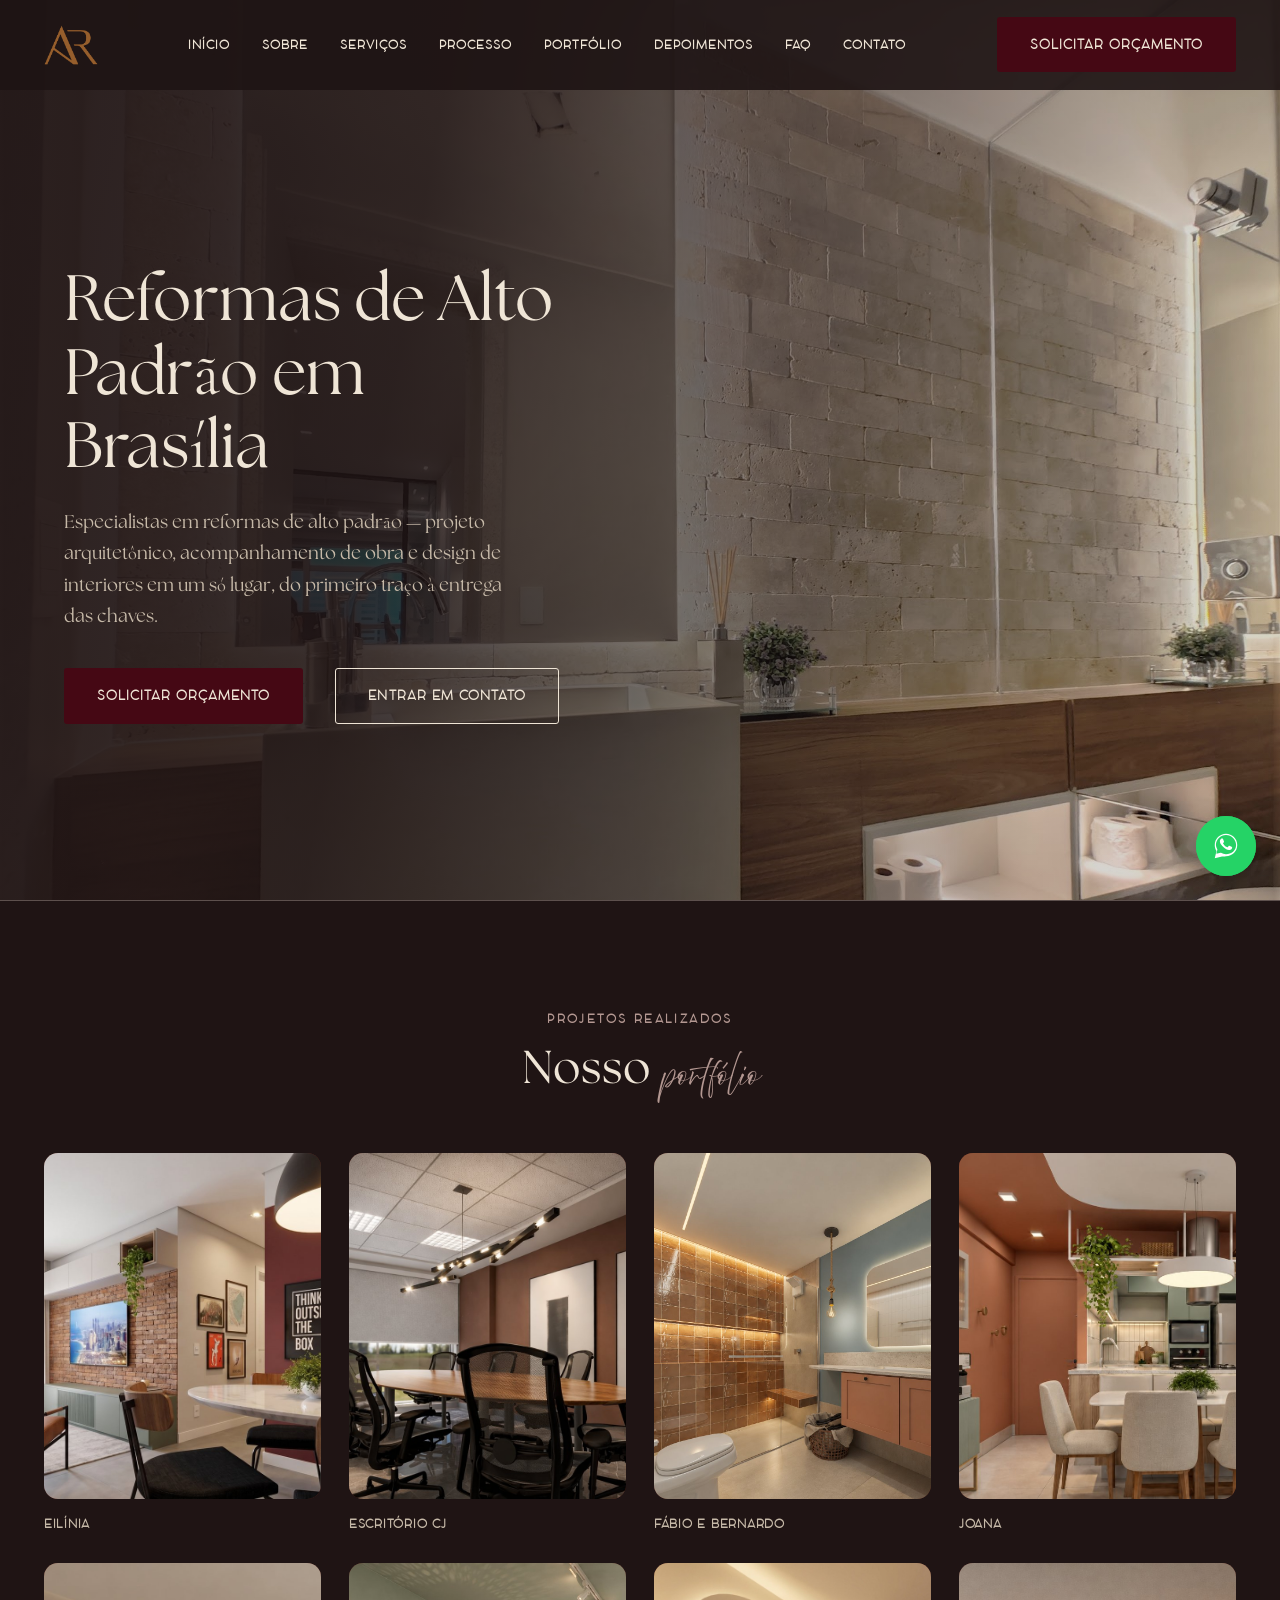
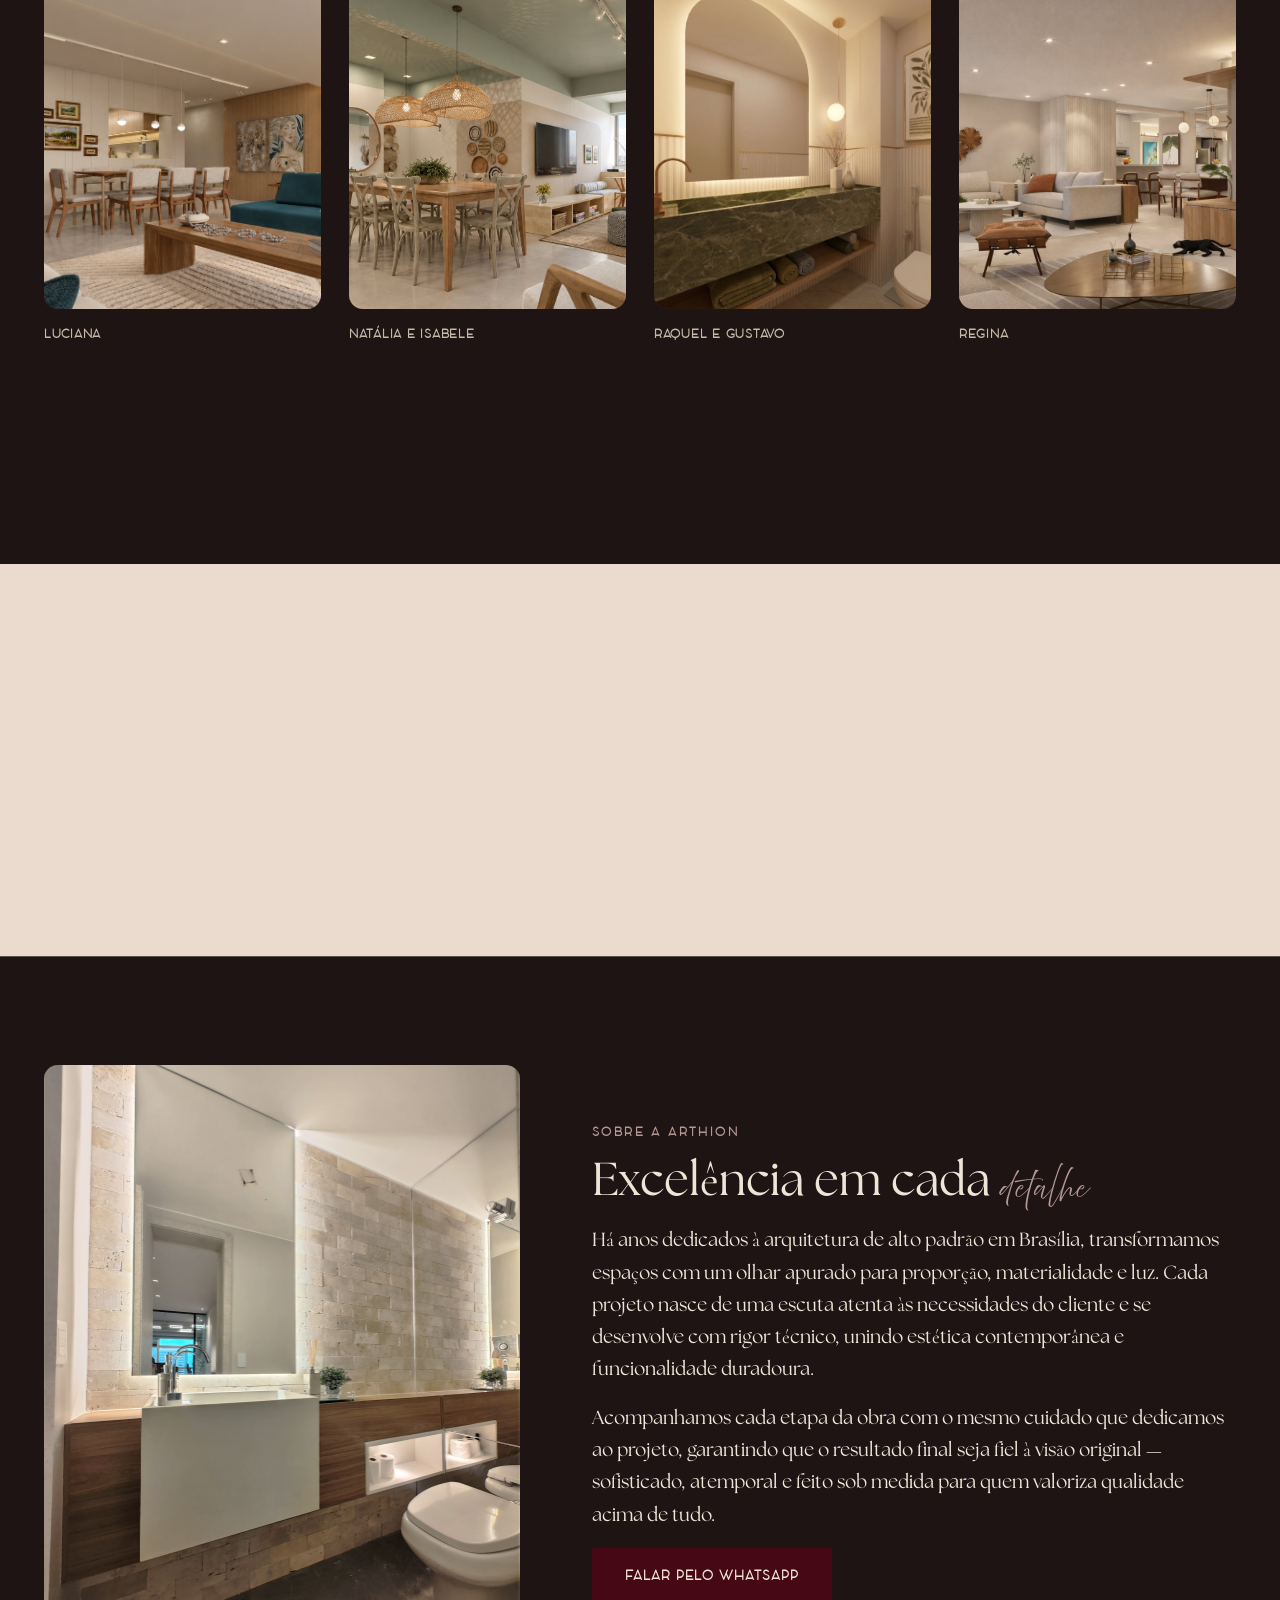
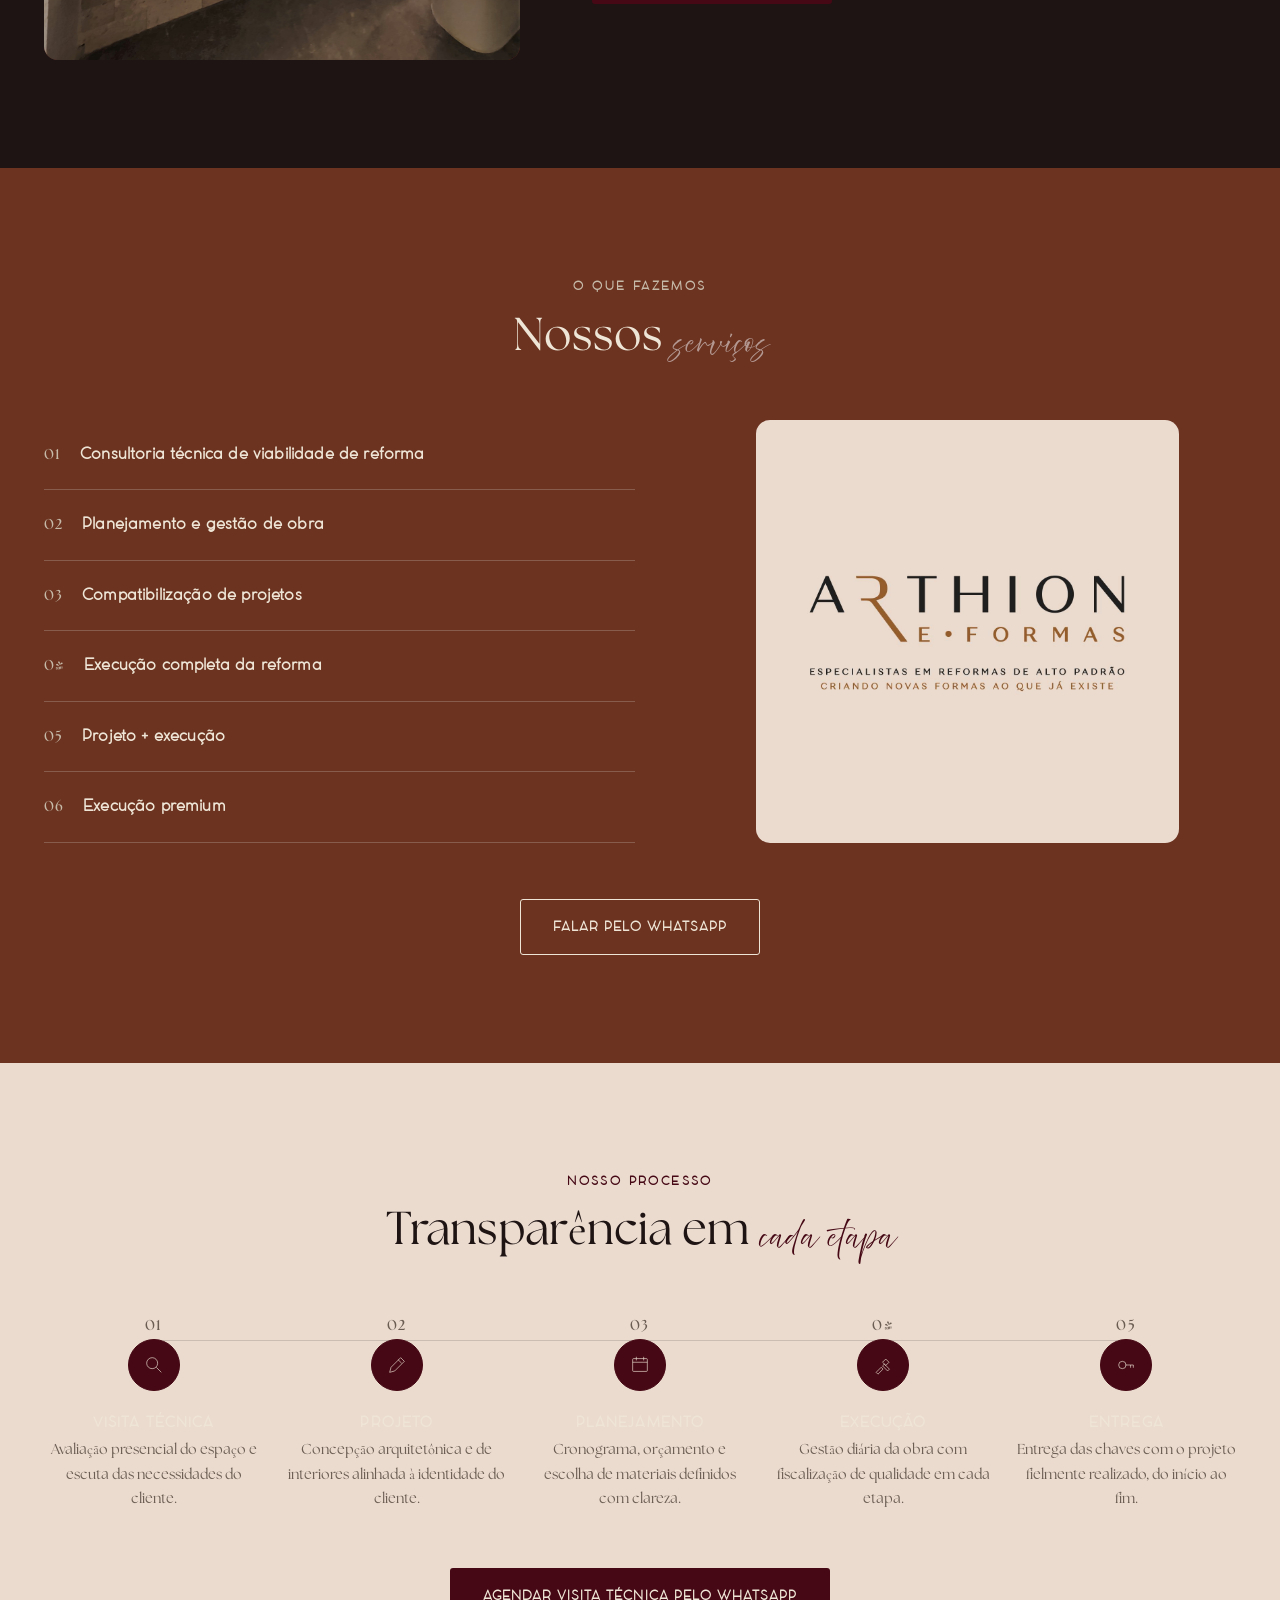
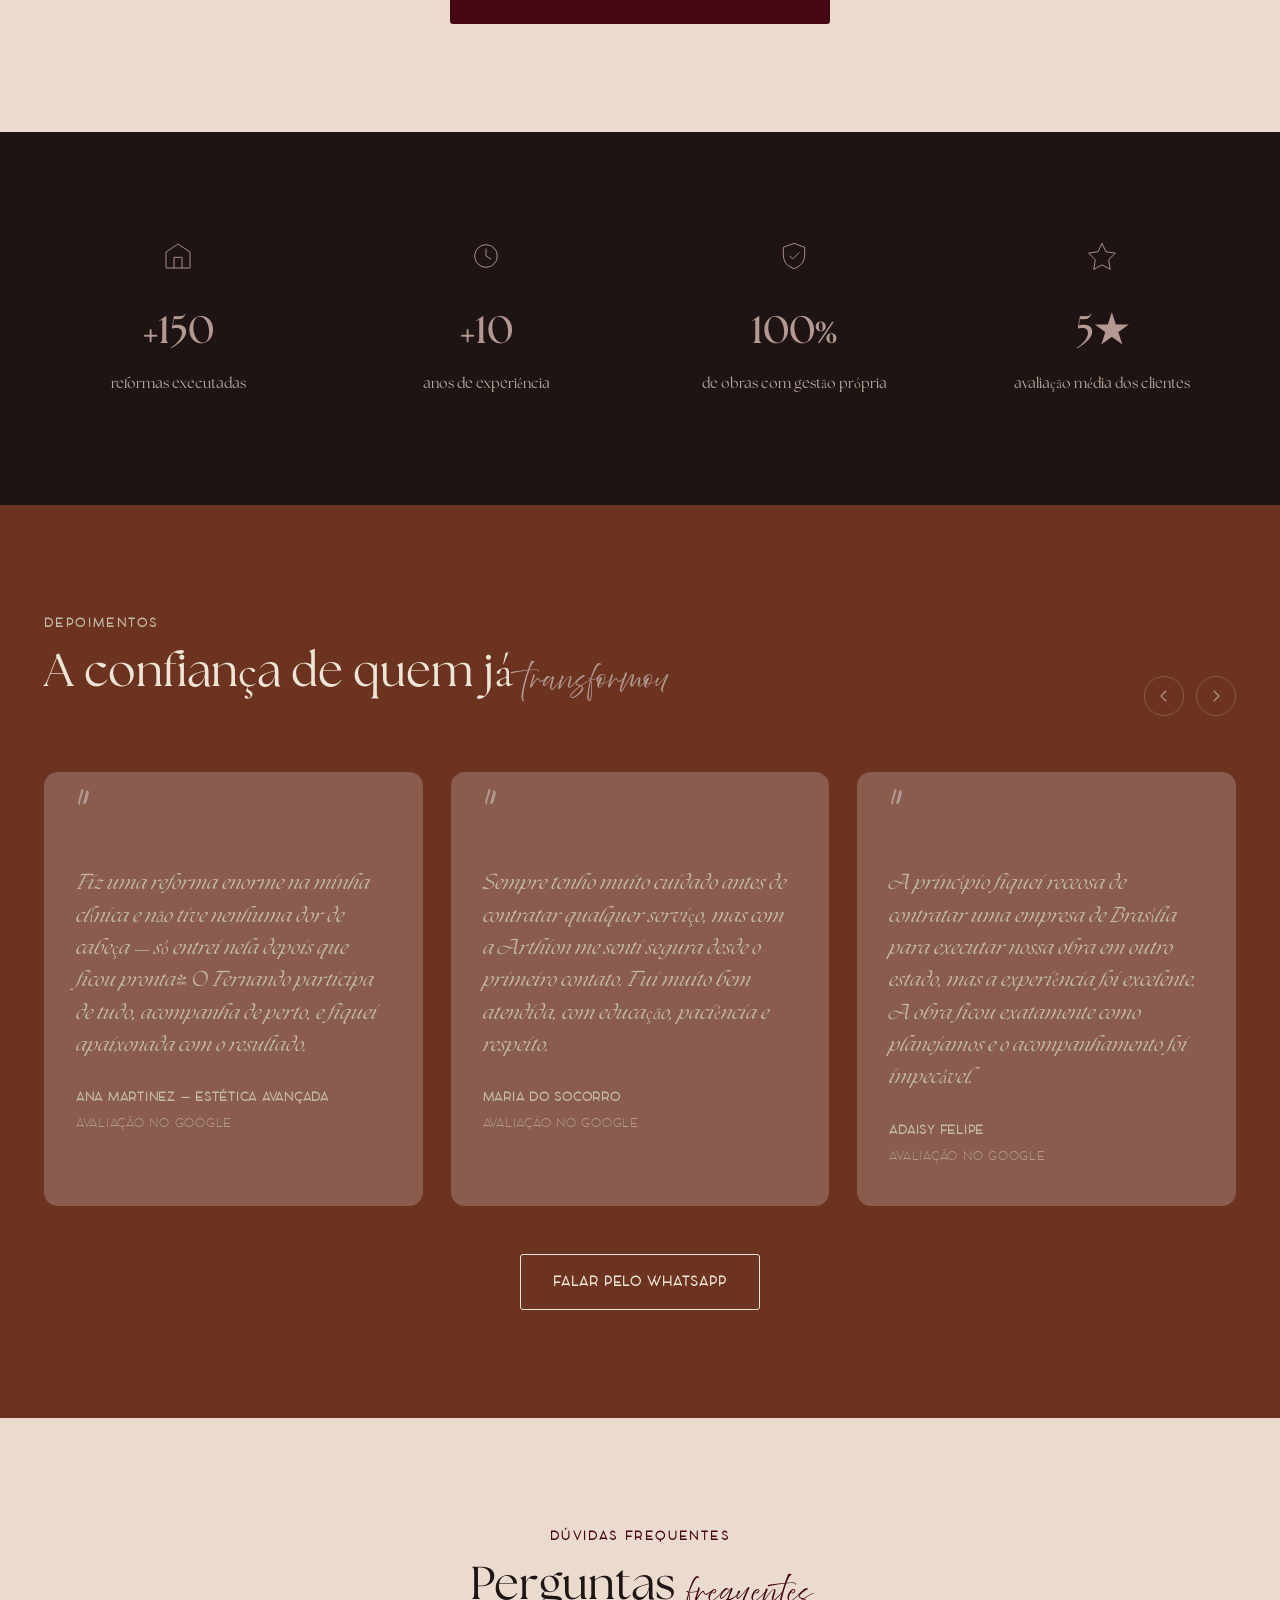
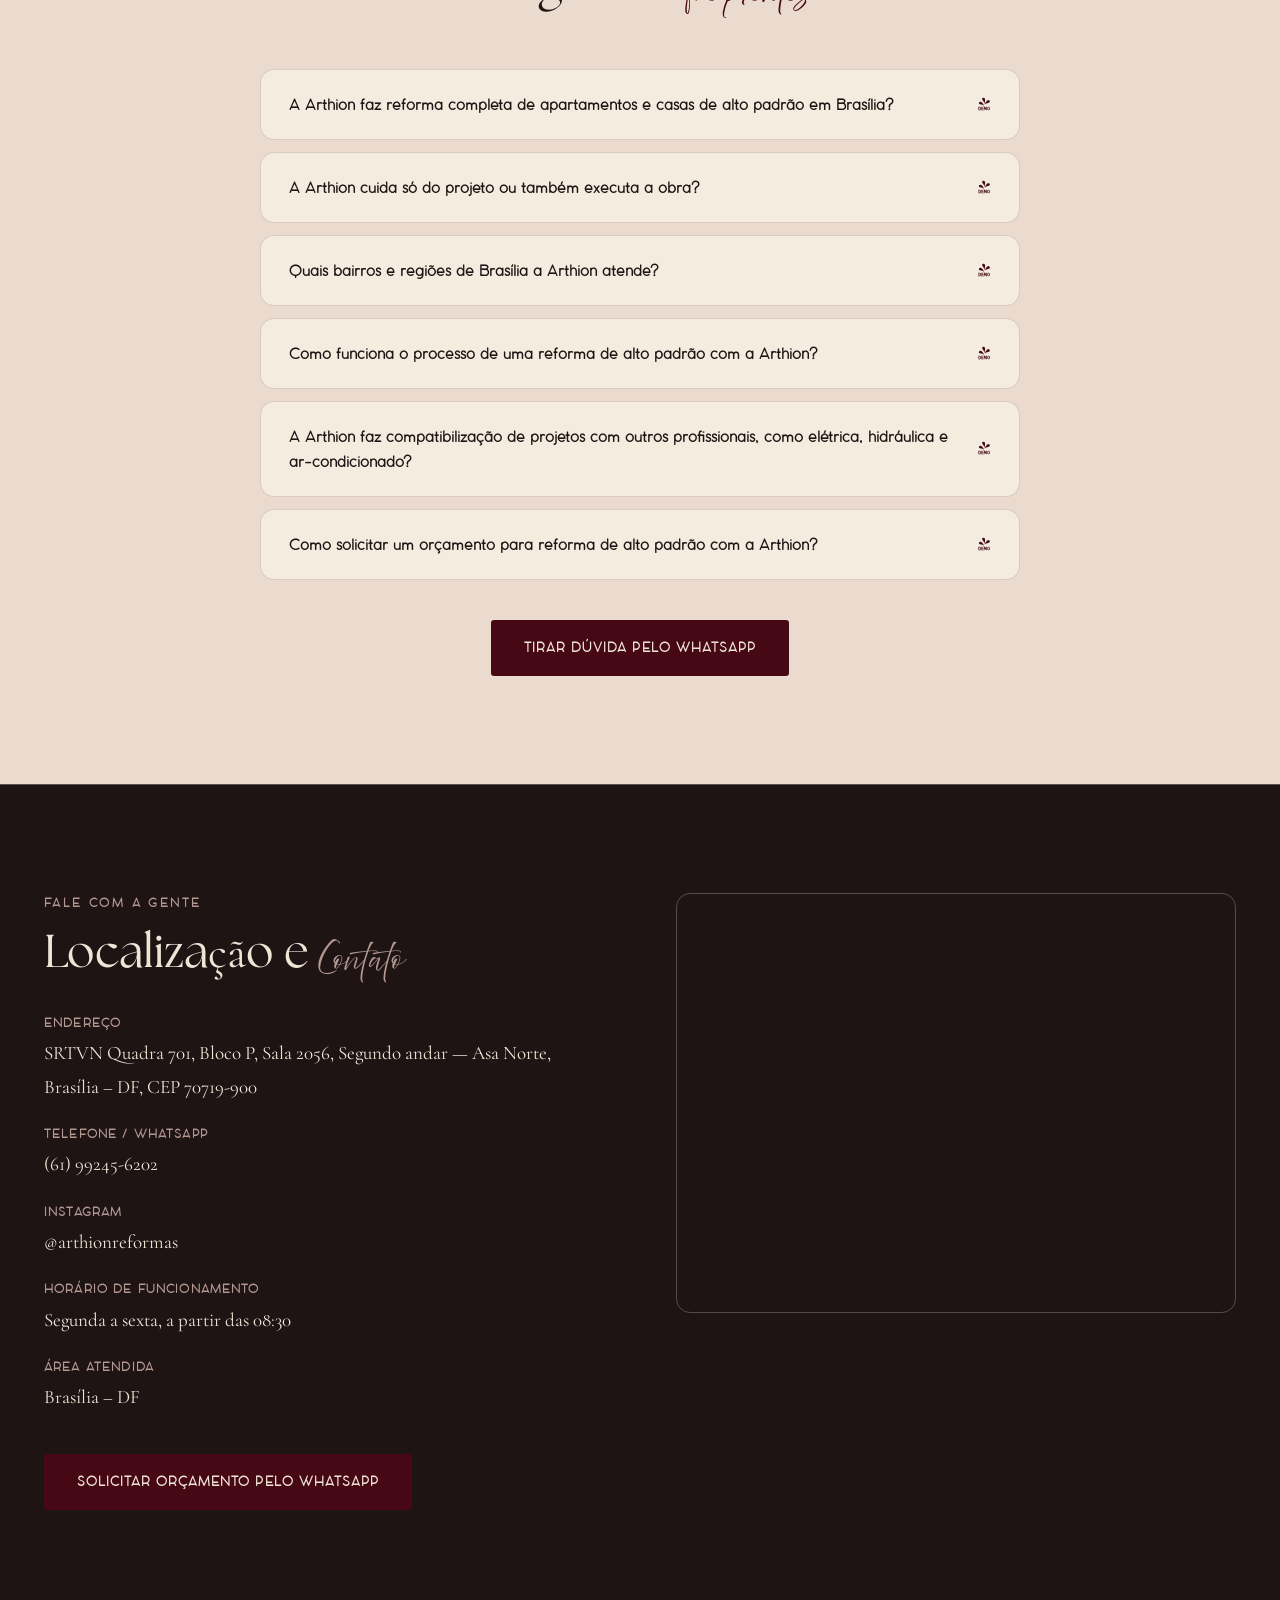
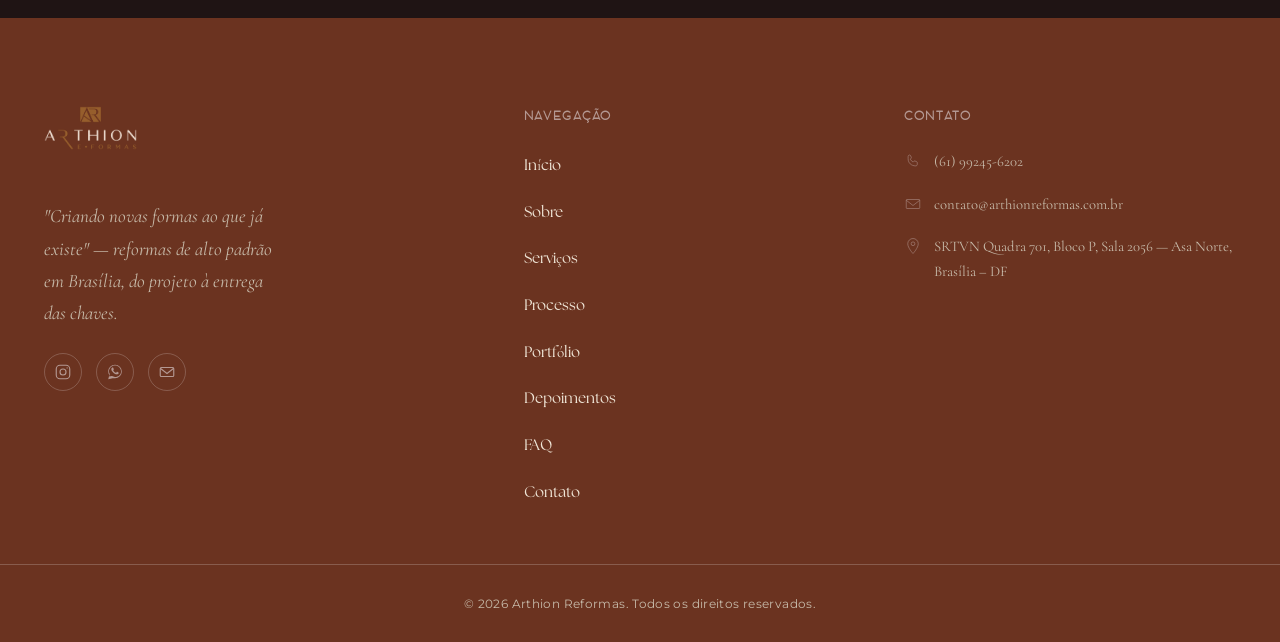
==== index.html @ 2b372308 "Hero da home com foto de fundo em tela cheia e título sobreposto Substitui o layout de 2 colunas (te" ====
<!DOCTYPE html>
<html lang="pt-BR">
<head>
<!-- Google tag (gtag.js) -->
<script async src="https://www.googletagmanager.com/gtag/js?id=AW-18241751082"></script>
<script>
  window.dataLayer = window.dataLayer || [];
  function gtag(){dataLayer.push(arguments);}
  gtag('js', new Date());

  gtag('config', 'AW-18241751082');
</script>

<!-- Evento de conversão "Clique WhatsApp".
Os links de WhatsApp abaixo navegam nativamente pelo próprio href (target="_blank"),
e o evento de conversão dispara em paralelo via transport_type: 'beacon', sem bloquear
a navegação nem depender de event_callback — evita o bug em que o clique fica esperando
resposta do Google e o usuário nunca chega ao WhatsApp. -->
<script>
function gtag_report_conversion(url) {
  gtag('event', 'conversion', {
      'send_to': 'AW-18241751082/SMw0CIzwotwcEKqQrPpD', /* SUBSTITUIR se este não for o ID de conversão final do cliente */
      'value': 1.0,
      'currency': 'BRL',
      'transport_type': 'beacon'
  });
  return true; // nunca usar "return false" nem preventDefault aqui
}
</script>

<meta charset="UTF-8">
<meta name="viewport" content="width=device-width, initial-scale=1.0">
<title>Arthion Reformas | Reformas de Alto Padrão em Brasília</title>
<meta name="description" content="Escritório de arquitetura em Brasília – DF, especialista em reformas de alto padrão. Projetos arquitetônicos, acompanhamento de obras e design de interiores.">

<!-- Open Graph -->
<meta property="og:type" content="website">
<meta property="og:title" content="Arthion Reformas | Reformas de Alto Padrão em Brasília">
<meta property="og:description" content="Especialistas em reformas de alto padrão. Criando novas formas ao que já existe.">
<meta property="og:image" content="https://www.arthionreformas.com.br/assets/img/og-image.jpg"> <!-- SUBSTITUIR: imagem 1200x630px real (atual está com proporção quadrada) -->
<meta property="og:locale" content="pt_BR">
<meta property="og:url" content="https://www.arthionreformas.com.br/">

<!-- Twitter Card -->
<meta name="twitter:card" content="summary_large_image">
<meta name="twitter:title" content="Arthion Reformas | Reformas de Alto Padrão em Brasília">
<meta name="twitter:description" content="Especialistas em reformas de alto padrão. Criando novas formas ao que já existe.">
<meta name="twitter:image" content="https://www.arthionreformas.com.br/assets/img/og-image.jpg"> <!-- SUBSTITUIR: mesma imagem do og:image -->

<link rel="canonical" href="https://www.arthionreformas.com.br/">

<link rel="icon" href="assets/logo/favicon.png" type="image/png">

<!--
  Fontes de fallback (Google Fonts) para o novo sistema tipográfico:
  The Seasons (texto corrido) → Cormorant Garamond
  Cocomat Pro (subtítulos/labels/botões) → Montserrat
  Above the Beyond Script (detalhe decorativo) → Alex Brush
  São fontes comerciais premium ainda não instaladas — ver README,
  seção "Fontes", para o passo a passo de troca pelos arquivos reais.
-->
<link rel="preconnect" href="https://fonts.googleapis.com">
<link rel="preconnect" href="https://fonts.gstatic.com" crossorigin>
<link href="https://fonts.googleapis.com/css2?family=Alex+Brush&family=Cormorant+Garamond:ital,wght@0,400;0,500;0,600;1,400;1,500&family=Montserrat:wght@400;500;600;700&display=swap" rel="stylesheet">

<link rel="stylesheet" href="css/style.min.css">

<!-- Preload da imagem do hero: maior candidata a LCP na primeira dobra -->
<link rel="preload" as="image" href="assets/img/hero.jpg" fetchpriority="high">

<!-- Schema.org — LocalBusiness
     aggregateRating/review ficam de fora até termos os números reais do
     Google Meu Negócio do cliente — nunca simular avaliações aqui. -->
<script type="application/ld+json">
{
  "@context": "https://schema.org",
  "@type": ["HomeAndConstructionBusiness", "GeneralContractor"],
  "name": "Arthion Reformas",
  "alternateName": "Arthion Arquitetura",
  "description": "Escritório de arquitetura especializado em reformas de alto padrão em Brasília – DF. Projeto, planejamento e execução completa de obras residenciais e comerciais.",
  "image": "https://www.arthionreformas.com.br/assets/img/og-image.jpg",
  "priceRange": "$$$",
  "address": {
    "@type": "PostalAddress",
    "streetAddress": "SRTVN Quadra 701, Bloco P, Sala 2056, Segundo andar",
    "addressLocality": "Brasília",
    "addressRegion": "DF",
    "postalCode": "70719-900",
    "addressCountry": "BR"
  },
  "geo": {
    "@type": "GeoCoordinates",
    "latitude": -15.78400638485485,
    "longitude": -47.89091022487014
  },
  "telephone": "+5561992456202",
  "openingHoursSpecification": {
    "@type": "OpeningHoursSpecification",
    "dayOfWeek": ["Monday", "Tuesday", "Wednesday", "Thursday", "Friday"],
    "opens": "08:30",
    "closes": "18:00"
  },
  "areaServed": {
    "@type": "City",
    "name": "Brasília"
  },
  "sameAs": [
    "https://www.instagram.com/arthionreformas/"
  ],
  "url": "https://www.arthionreformas.com.br/"
}
</script>

<!-- Schema.org — FAQPage (mesmo conteúdo da seção #faq no corpo da página) -->
<script type="application/ld+json">
{
  "@context": "https://schema.org",
  "@type": "FAQPage",
  "mainEntity": [
    {
      "@type": "Question",
      "name": "A Arthion faz reforma completa de apartamentos e casas de alto padrão em Brasília?",
      "acceptedAnswer": {
        "@type": "Answer",
        "text": "Sim. A Arthion atua com projeto arquitetônico, planejamento de obra e execução completa de reformas de alto padrão em residências e imóveis comerciais em Brasília – DF, do primeiro traço à entrega das chaves."
      }
    },
    {
      "@type": "Question",
      "name": "A Arthion cuida só do projeto ou também executa a obra?",
      "acceptedAnswer": {
        "@type": "Answer",
        "text": "As duas coisas. A empresa oferece desde a consultoria técnica de viabilidade e o projeto arquitetônico até a execução completa da reforma, com a opção de contratar projeto e execução em um único serviço."
      }
    },
    {
      "@type": "Question",
      "name": "Quais bairros e regiões de Brasília a Arthion atende?",
      "acceptedAnswer": {
        "@type": "Answer",
        "text": "A Arthion atende clientes em Brasília – DF e região, com sede na Asa Norte (SRTVN Quadra 701, Bloco P, Sala 2056)."
      }
    },
    {
      "@type": "Question",
      "name": "Como funciona o processo de uma reforma de alto padrão com a Arthion?",
      "acceptedAnswer": {
        "@type": "Answer",
        "text": "O processo segue cinco etapas: visita técnica, projeto, planejamento de cronograma e materiais, execução com gestão diária da obra, e entrega das chaves."
      }
    },
    {
      "@type": "Question",
      "name": "A Arthion faz compatibilização de projetos com outros profissionais, como elétrica, hidráulica e ar-condicionado?",
      "acceptedAnswer": {
        "@type": "Answer",
        "text": "Sim, a compatibilização de projetos faz parte dos serviços oferecidos, garantindo que todas as especialidades envolvidas na obra estejam alinhadas antes da execução."
      }
    },
    {
      "@type": "Question",
      "name": "Como solicitar um orçamento para reforma de alto padrão com a Arthion?",
      "acceptedAnswer": {
        "@type": "Answer",
        "text": "O orçamento é solicitado diretamente pelo WhatsApp da Arthion Reformas, pelos botões disponíveis ao longo do site, com atendimento de segunda a sexta a partir das 08:30."
      }
    }
  ]
}
</script>
</head>
<body>

<a class="skip-link" href="#conteudo">Pular para o conteúdo</a>

<!-- HEADER -->
<header class="header" id="header">
  <div class="container header__inner">
    <a href="#inicio" class="header__logo" aria-label="Arthion Reformas — página inicial">
      <img src="img/arthion-icone-crop.png" alt="Arthion Reformas" width="108" height="80">
    </a>

    <nav class="nav" id="nav" aria-label="Navegação principal">
      <ul class="nav__list">
        <li><a href="#inicio" class="nav__link">Início</a></li>
        <li><a href="#sobre" class="nav__link">Sobre</a></li>
        <li><a href="#servicos" class="nav__link">Serviços</a></li>
        <li><a href="#processo" class="nav__link">Processo</a></li>
        <li><a href="projetos.html" class="nav__link">Portfólio</a></li>
        <li><a href="#depoimentos" class="nav__link">Depoimentos</a></li>
        <li><a href="#faq" class="nav__link">FAQ</a></li>
        <li><a href="#contato" class="nav__link">Contato</a></li>
      </ul>
    </nav>

    <a
      class="btn btn--primary header__cta"
      href="https://wa.me/5561992456202?text=Ol%C3%A1!%20Vim%20pelo%20site%20da%20Arthion%20Reformas%20e%20gostaria%20de%20solicitar%20um%20or%C3%A7amento."
      target="_blank"
      rel="noopener"
      aria-label="Solicitar orçamento pelo WhatsApp"
      onclick="gtag_report_conversion('https://wa.me/5561992456202?text=Ol%C3%A1!%20Vim%20pelo%20site%20da%20Arthion%20Reformas%20e%20gostaria%20de%20solicitar%20um%20or%C3%A7amento.');"
    >Solicitar orçamento</a>

    <button class="hamburger" id="hamburger" aria-label="Abrir menu" aria-expanded="false" aria-controls="nav">
      <span></span><span></span><span></span>
    </button>
  </div>
</header>

<main id="conteudo">

  <!-- HERO -->
  <section class="hero" id="inicio">
    <div class="hero__bg">
      <img src="assets/img/sobre.jpg" alt="Banheiro de alto padrão reformado pela Arthion Reformas em Brasília" width="1905" height="2540" loading="eager" fetchpriority="high">
    </div>
    <div class="hero__overlay" aria-hidden="true"></div>

    <div class="hero__col reveal">
      <h1 class="hero__title">Reformas de Alto Padrão em Brasília</h1>
      <p class="hero__subtitle">Especialistas em reformas de alto padrão — projeto arquitetônico, acompanhamento de obra e design de interiores em um só lugar, do primeiro traço à entrega das chaves.</p>
      <div class="hero__actions">
        <a
          class="btn btn--primary"
          href="https://wa.me/5561992456202?text=Ol%C3%A1!%20Vim%20pelo%20site%20da%20Arthion%20Reformas%20e%20gostaria%20de%20solicitar%20um%20or%C3%A7amento."
          target="_blank"
          rel="noopener"
          onclick="gtag_report_conversion('https://wa.me/5561992456202?text=Ol%C3%A1!%20Vim%20pelo%20site%20da%20Arthion%20Reformas%20e%20gostaria%20de%20solicitar%20um%20or%C3%A7amento.');"
        >Solicitar orçamento</a>
        <a class="btn btn--outline" href="#contato">Entrar em Contato</a>
      </div>
    </div>
  </section>

  <!-- PORTFÓLIO -->
  <section class="section section--divider" id="portfolio">
    <div class="container">
      <div class="section__head reveal">
        <p class="eyebrow">Projetos realizados</p>
        <h2 class="section__title">Nosso <em>portfólio</em></h2>
      </div>

      <div class="portfolio">
        <a class="portfolio-item reveal" href="projetos.html#eilinia">
          <div class="img-placeholder" style="aspect-ratio: 4 / 5;">
            <img src="assets/img/projetos/eilinia/01.jpg" alt="Projeto Eilínia — sala de estar e jantar integrados" width="1600" height="774" loading="lazy">
            <span class="portfolio-item__overlay">Ver projeto completo</span>
          </div>
          <p class="portfolio-item__name">Eilínia</p>
        </a>

        <a class="portfolio-item reveal" href="projetos.html#escritorio-cj">
          <div class="img-placeholder" style="aspect-ratio: 4 / 5;">
            <img src="assets/img/projetos/escritorio-cj/01.jpg" alt="Projeto Escritório CJ — sala de reuniões corporativa" width="1320" height="880" loading="lazy">
            <span class="portfolio-item__overlay">Ver projeto completo</span>
          </div>
          <p class="portfolio-item__name">Escritório CJ</p>
        </a>

        <a class="portfolio-item reveal" href="projetos.html#fabio-e-bernardo">
          <div class="img-placeholder" style="aspect-ratio: 4 / 5;">
            <img src="assets/img/projetos/fabio-e-bernardo/01.jpg" alt="Projeto Fábio e Bernardo — banheiro com marcenaria verde" width="964" height="1205" loading="lazy">
            <span class="portfolio-item__overlay">Ver projeto completo</span>
          </div>
          <p class="portfolio-item__name">Fábio e Bernardo</p>
        </a>

        <a class="portfolio-item reveal" href="projetos.html#joana">
          <div class="img-placeholder" style="aspect-ratio: 4 / 5;">
            <img src="assets/img/projetos/joana/01.jpg" alt="Projeto Joana — cozinha e sala de jantar integradas" width="1437" height="809" loading="lazy">
            <span class="portfolio-item__overlay">Ver projeto completo</span>
          </div>
          <p class="portfolio-item__name">Joana</p>
        </a>

        <a class="portfolio-item reveal" href="projetos.html#luciana">
          <div class="img-placeholder" style="aspect-ratio: 4 / 5;">
            <img src="assets/img/projetos/luciana/01.jpg" alt="Projeto Luciana — sala de estar com sofá verde" width="1600" height="723" loading="lazy">
            <span class="portfolio-item__overlay">Ver projeto completo</span>
          </div>
          <p class="portfolio-item__name">Luciana</p>
        </a>

        <a class="portfolio-item reveal" href="projetos.html#natalia-e-isabele">
          <div class="img-placeholder" style="aspect-ratio: 4 / 5;">
            <img src="assets/img/projetos/natalia-e-isabele/01.jpg" alt="Projeto Natália e Isabele — sala de estar e jantar" width="1205" height="964" loading="lazy">
            <span class="portfolio-item__overlay">Ver projeto completo</span>
          </div>
          <p class="portfolio-item__name">Natália e Isabele</p>
        </a>

        <a class="portfolio-item reveal" href="projetos.html#raquel-e-gustavo">
          <div class="img-placeholder" style="aspect-ratio: 4 / 5;">
            <img src="assets/img/projetos/raquel-e-gustavo/01.jpg" alt="Projeto Raquel e Gustavo — banheiro com bancada em mármore verde" width="1279" height="1600" loading="lazy">
            <span class="portfolio-item__overlay">Ver projeto completo</span>
          </div>
          <p class="portfolio-item__name">Raquel e Gustavo</p>
        </a>

        <a class="portfolio-item reveal" href="projetos.html#regina">
          <div class="img-placeholder" style="aspect-ratio: 4 / 5;">
            <img src="assets/img/projetos/regina/01.jpg" alt="Projeto Regina — sala de estar ampla em tons neutros" width="1320" height="880" loading="lazy">
            <span class="portfolio-item__overlay">Ver projeto completo</span>
          </div>
          <p class="portfolio-item__name">Regina</p>
        </a>
      </div>

      <div class="portfolio__cta reveal">
        <a class="btn btn--outline" href="projetos.html">Ver todos os projetos</a>
      </div>
    </div>
  </section>

  <!-- BARRA DE DIFERENCIAIS -->
  <section class="section section--dark section--claro">
    <div class="container">
      <div class="differentials">
        <div class="differential reveal">
          <svg class="icon" width="36" height="36" viewBox="0 0 48 48" fill="none" stroke="currentColor" stroke-width="1.3" aria-hidden="true">
            <rect x="14" y="8" width="20" height="32" rx="2"/>
            <path d="M18 8V6a2 2 0 0 1 2-2h8a2 2 0 0 1 2 2v2"/>
            <path d="M18 23l4 4 8-9"/>
          </svg>
          <h3>Gestão completa</h3>
          <p>Do estudo inicial à entrega das chaves, uma única equipe responsável por todo o processo.</p>
        </div>

        <div class="differential reveal">
          <svg class="icon" width="36" height="36" viewBox="0 0 48 48" fill="none" stroke="currentColor" stroke-width="1.3" aria-hidden="true">
            <circle cx="24" cy="24" r="17"/>
            <path d="M24 13v11l8 5"/>
          </svg>
          <h3>Prazos cumpridos</h3>
          <p>Planejamento rigoroso de cronograma, com acompanhamento constante da execução.</p>
        </div>

        <div class="differential reveal">
          <svg class="icon" width="36" height="36" viewBox="0 0 48 48" fill="none" stroke="currentColor" stroke-width="1.3" aria-hidden="true">
            <circle cx="18" cy="16" r="6"/>
            <path d="M6 41c0-7.5 5.4-12.5 12-12.5S30 33.5 30 41"/>
            <circle cx="34" cy="18" r="5"/>
            <path d="M30 41c.4-6.3 4-11 12-11"/>
          </svg>
          <h3>Equipe especializada</h3>
          <p>Arquitetos, engenheiros e mestres de obra dedicados a projetos de alto padrão.</p>
        </div>

        <div class="differential reveal">
          <svg class="icon" width="36" height="36" viewBox="0 0 48 48" fill="none" stroke="currentColor" stroke-width="1.3" aria-hidden="true">
            <path d="M24 6l4.2 13.8L42 24l-13.8 4.2L24 42l-4.2-13.8L6 24l13.8-4.2z"/>
          </svg>
          <h3>Acabamento impecável</h3>
          <p>Curadoria de materiais e atenção a cada detalhe até o último ajuste da obra.</p>
        </div>
      </div>
    </div>
  </section>

  <!-- SOBRE -->
  <section class="section section--divider" id="sobre">
    <div class="container about">
      <div class="about__media img-placeholder reveal" style="aspect-ratio: 4 / 5;">
        <img src="assets/img/sobre.jpg" alt="Detalhe de acabamento em reforma de alto padrão assinada pela Arthion Reformas" width="1905" height="2540" loading="lazy">
      </div>

      <div class="about__text reveal">
        <p class="eyebrow">Sobre a Arthion</p>
        <h2 class="section__title">Excelência em cada <em>detalhe</em></h2>

        <p>Há anos dedicados à arquitetura de alto padrão em Brasília, transformamos espaços com um olhar apurado para proporção, materialidade e luz. Cada projeto nasce de uma escuta atenta às necessidades do cliente e se desenvolve com rigor técnico, unindo estética contemporânea e funcionalidade duradoura.</p>
        <p>Acompanhamos cada etapa da obra com o mesmo cuidado que dedicamos ao projeto, garantindo que o resultado final seja fiel à visão original — sofisticado, atemporal e feito sob medida para quem valoriza qualidade acima de tudo.</p>

        <a
          class="btn btn--primary"
          href="https://wa.me/5561992456202?text=Ol%C3%A1!%20Vi%20a%20p%C3%A1gina%20Sobre%20da%20Arthion%20Reformas%20e%20gostaria%20de%20saber%20mais%20sobre%20os%20projetos."
          target="_blank"
          rel="noopener"
          onclick="gtag_report_conversion('https://wa.me/5561992456202?text=Ol%C3%A1!%20Vi%20a%20p%C3%A1gina%20Sobre%20da%20Arthion%20Reformas%20e%20gostaria%20de%20saber%20mais%20sobre%20os%20projetos.');"
        >Falar pelo WhatsApp</a>
      </div>
    </div>
  </section>

  <!-- SERVIÇOS -->
  <section class="section section--dark" id="servicos">
    <div class="container">
      <div class="section__head reveal">
        <p class="eyebrow eyebrow--light">O que fazemos</p>
        <h2 class="section__title section__title--light">Nossos <em>serviços</em></h2>
      </div>

      <div class="services-grid">
        <div class="services">
          <div class="service reveal">
            <p class="service__number">01</p>
            <h3>Consultoria técnica de viabilidade de reforma</h3>
          </div>

          <div class="service reveal">
            <p class="service__number">02</p>
            <h3>Planejamento e gestão de obra</h3>
          </div>

          <div class="service reveal">
            <p class="service__number">03</p>
            <h3>Compatibilização de projetos</h3>
          </div>

          <div class="service reveal">
            <p class="service__number">04</p>
            <h3>Execução completa da reforma</h3>
          </div>

          <div class="service reveal">
            <p class="service__number">05</p>
            <h3>Projeto + execução</h3>
          </div>

          <div class="service reveal">
            <p class="service__number">06</p>
            <h3>Execução premium</h3>
          </div>
        </div>

        <div class="services__media img-placeholder reveal">
          <img src="assets/img/logomarca.jpg" alt="Arthion Reformas" width="1254" height="1256" loading="lazy">
        </div>
      </div>

      <div class="services__cta reveal">
        <a
          class="btn btn--outline"
          href="https://wa.me/5561992456202?text=Ol%C3%A1!%20Vi%20os%20servi%C3%A7os%20da%20Arthion%20Reformas%20e%20gostaria%20de%20saber%20qual%20se%20encaixa%20na%20minha%20reforma."
          target="_blank"
          rel="noopener"
          onclick="gtag_report_conversion('https://wa.me/5561992456202?text=Ol%C3%A1!%20Vi%20os%20servi%C3%A7os%20da%20Arthion%20Reformas%20e%20gostaria%20de%20saber%20qual%20se%20encaixa%20na%20minha%20reforma.');"
        >Falar pelo WhatsApp</a>
      </div>
    </div>
  </section>

  <!-- PROCESSO -->
  <section class="section section--claro" id="processo">
    <div class="container">
      <div class="section__head reveal">
        <p class="eyebrow">Nosso processo</p>
        <h2 class="section__title">Transparência em <em>cada etapa</em></h2>
      </div>

      <div class="process">
        <div class="process-step reveal">
          <p class="process-step__number">01</p>
          <div class="process-step__circle">
            <svg class="icon" viewBox="0 0 48 48" fill="none" stroke="currentColor" stroke-width="1.4" aria-hidden="true">
              <circle cx="20" cy="20" r="12"/>
              <path d="M29 29l11 11"/>
            </svg>
          </div>
          <h3>Visita técnica</h3>
          <p>Avaliação presencial do espaço e escuta das necessidades do cliente.</p>
        </div>

        <div class="process-step reveal">
          <p class="process-step__number">02</p>
          <div class="process-step__circle">
            <svg class="icon" viewBox="0 0 48 48" fill="none" stroke="currentColor" stroke-width="1.4" aria-hidden="true">
              <path d="M8 40l3-11 21-21 8 8-21 21-11 3z"/>
              <path d="M26 12l8 8"/>
            </svg>
          </div>
          <h3>Projeto</h3>
          <p>Concepção arquitetônica e de interiores alinhada à identidade do cliente.</p>
        </div>

        <div class="process-step reveal">
          <p class="process-step__number">03</p>
          <div class="process-step__circle">
            <svg class="icon" viewBox="0 0 48 48" fill="none" stroke="currentColor" stroke-width="1.4" aria-hidden="true">
              <rect x="8" y="10" width="32" height="28" rx="2"/>
              <path d="M8 18h32"/>
              <path d="M16 6v8M32 6v8"/>
            </svg>
          </div>
          <h3>Planejamento</h3>
          <p>Cronograma, orçamento e escolha de materiais definidos com clareza.</p>
        </div>

        <div class="process-step reveal">
          <p class="process-step__number">04</p>
          <div class="process-step__circle">
            <svg class="icon" viewBox="0 0 48 48" fill="none" stroke="currentColor" stroke-width="1.4" aria-hidden="true">
              <path d="M27 22l11 11-4 4-11-11z"/>
              <path d="M9 40l11-11 4 4-11 11z"/>
              <path d="M23 18l7-7 7 7-7 7z"/>
            </svg>
          </div>
          <h3>Execução</h3>
          <p>Gestão diária da obra com fiscalização de qualidade em cada etapa.</p>
        </div>

        <div class="process-step reveal">
          <p class="process-step__number">05</p>
          <div class="process-step__circle">
            <svg class="icon" viewBox="0 0 48 48" fill="none" stroke="currentColor" stroke-width="1.4" aria-hidden="true">
              <circle cx="16" cy="24" r="8"/>
              <path d="M23 24h17"/>
              <path d="M34 24v6M40 24v6"/>
            </svg>
          </div>
          <h3>Entrega</h3>
          <p>Entrega das chaves com o projeto fielmente realizado, do início ao fim.</p>
        </div>
      </div>

      <div class="process__cta reveal">
        <a
          class="btn btn--primary"
          href="https://wa.me/5561992456202?text=Ol%C3%A1!%20Vi%20como%20funciona%20o%20processo%20da%20Arthion%20Reformas%20e%20gostaria%20de%20agendar%20uma%20visita%20t%C3%A9cnica."
          target="_blank"
          rel="noopener"
          onclick="gtag_report_conversion('https://wa.me/5561992456202?text=Ol%C3%A1!%20Vi%20como%20funciona%20o%20processo%20da%20Arthion%20Reformas%20e%20gostaria%20de%20agendar%20uma%20visita%20t%C3%A9cnica.');"
        >Agendar visita técnica pelo WhatsApp</a>
      </div>
    </div>
  </section>

  <!-- ESTATÍSTICAS -->
  <section class="section">
    <div class="container stats">
      <div class="stat reveal">
        <svg class="icon" width="32" height="32" viewBox="0 0 48 48" fill="none" stroke="currentColor" stroke-width="1.3" aria-hidden="true">
          <path d="M6 42V18L24 6l18 12v24H6Z"/>
          <path d="M18 42V26h12v16"/>
        </svg>
        <span class="stat__number"><span class="num-symbol">+</span>150</span>
        <p>reformas executadas</p>
      </div>

      <div class="stat reveal">
        <svg class="icon" width="32" height="32" viewBox="0 0 48 48" fill="none" stroke="currentColor" stroke-width="1.3" aria-hidden="true">
          <circle cx="24" cy="24" r="17"/>
          <path d="M24 13v11l8 5"/>
        </svg>
        <span class="stat__number"><span class="num-symbol">+</span>10</span>
        <p>anos de experiência</p>
      </div>

      <div class="stat reveal">
        <svg class="icon" width="32" height="32" viewBox="0 0 48 48" fill="none" stroke="currentColor" stroke-width="1.3" aria-hidden="true">
          <path d="M24 5l16 6v11c0 11.5-7 17.7-16 21C15 39.7 8 33.5 8 22V11z"/>
          <path d="M17 23.5l5 5 10-10"/>
        </svg>
        <span class="stat__number">100<span class="num-symbol">%</span></span>
        <p>de obras com gestão própria</p>
      </div>

      <div class="stat reveal">
        <svg class="icon" width="32" height="32" viewBox="0 0 48 48" fill="none" stroke="currentColor" stroke-width="1.3" aria-hidden="true">
          <path d="M24 5l5.9 12.6L44 19.7l-10 9.9 2.4 14.4L24 37.3 11.6 44l2.4-14.4-10-9.9 14.1-2.1L24 5z"/>
        </svg>
        <span class="stat__number">5★</span>
        <p>avaliação média dos clientes</p>
      </div>
    </div>
  </section>

  <!-- DEPOIMENTOS -->
  <section class="section section--dark" id="depoimentos">
    <div class="container">
      <div class="section__head section__head--split reveal">
        <div>
          <p class="eyebrow eyebrow--light">Depoimentos</p>
          <h2 class="section__title section__title--light">A confiança de quem já <em>transformou</em></h2>
        </div>
        <div class="testimonials-nav">
          <button class="testimonials-nav__btn" id="testimonialPrev" aria-label="Depoimento anterior">
            <svg width="18" height="18" viewBox="0 0 24 24" fill="none" stroke="currentColor" stroke-width="1.6"><path d="M15 5l-7 7 7 7"/></svg>
          </button>
          <button class="testimonials-nav__btn" id="testimonialNext" aria-label="Próximo depoimento">
            <svg width="18" height="18" viewBox="0 0 24 24" fill="none" stroke="currentColor" stroke-width="1.6"><path d="M9 5l7 7-7 7"/></svg>
          </button>
        </div>
      </div>

      <div class="testimonials" id="testimonialsTrack">
        <blockquote class="testimonial reveal">
          <span class="testimonial__mark" aria-hidden="true">"</span>
          <p class="testimonial__quote">Fiz uma reforma enorme na minha clínica e não tive nenhuma dor de cabeça — só entrei nela depois que ficou pronta! O Fernando participa de tudo, acompanha de perto, e fiquei apaixonada com o resultado.</p>
          <footer class="testimonial__author">Ana Martinez — Estética Avançada<span>Avaliação no Google</span></footer>
        </blockquote>

        <blockquote class="testimonial reveal">
          <span class="testimonial__mark" aria-hidden="true">"</span>
          <p class="testimonial__quote">Sempre tenho muito cuidado antes de contratar qualquer serviço, mas com a Arthion me senti segura desde o primeiro contato. Fui muito bem atendida, com educação, paciência e respeito.</p>
          <footer class="testimonial__author">Maria do Socorro<span>Avaliação no Google</span></footer>
        </blockquote>

        <blockquote class="testimonial reveal">
          <span class="testimonial__mark" aria-hidden="true">"</span>
          <p class="testimonial__quote">A princípio fiquei receosa de contratar uma empresa de Brasília para executar nossa obra em outro estado, mas a experiência foi excelente. A obra ficou exatamente como planejamos e o acompanhamento foi impecável.</p>
          <footer class="testimonial__author">Adaisy Felipe<span>Avaliação no Google</span></footer>
        </blockquote>
      </div>

      <div class="testimonials__cta reveal">
        <a
          class="btn btn--outline"
          href="https://wa.me/5561992456202?text=Ol%C3%A1!%20Vi%20os%20depoimentos%20de%20clientes%20da%20Arthion%20Reformas%20e%20gostaria%20de%20solicitar%20um%20or%C3%A7amento."
          target="_blank"
          rel="noopener"
          onclick="gtag_report_conversion('https://wa.me/5561992456202?text=Ol%C3%A1!%20Vi%20os%20depoimentos%20de%20clientes%20da%20Arthion%20Reformas%20e%20gostaria%20de%20solicitar%20um%20or%C3%A7amento.');"
        >Falar pelo WhatsApp</a>
      </div>
    </div>
  </section>

  <!-- PERGUNTAS FREQUENTES -->
  <section class="section section--claro" id="faq">
    <div class="container">
      <div class="section__head reveal">
        <p class="eyebrow">Dúvidas frequentes</p>
        <h2 class="section__title">Perguntas <em>frequentes</em></h2>
      </div>

      <div class="faq-list">
        <details class="faq-item reveal">
          <summary class="faq-item__question">A Arthion faz reforma completa de apartamentos e casas de alto padrão em Brasília?</summary>
          <p class="faq-item__answer">Sim. A Arthion atua com projeto arquitetônico, planejamento de obra e execução completa de reformas de alto padrão em residências e imóveis comerciais em Brasília – DF, do primeiro traço à entrega das chaves.</p>
        </details>

        <details class="faq-item reveal">
          <summary class="faq-item__question">A Arthion cuida só do projeto ou também executa a obra?</summary>
          <p class="faq-item__answer">As duas coisas. A empresa oferece desde a consultoria técnica de viabilidade e o projeto arquitetônico até a execução completa da reforma, com a opção de contratar projeto e execução em um único serviço.</p>
        </details>

        <details class="faq-item reveal">
          <summary class="faq-item__question">Quais bairros e regiões de Brasília a Arthion atende?</summary>
          <p class="faq-item__answer">A Arthion atende clientes em Brasília – DF e região, com sede na Asa Norte (SRTVN Quadra 701, Bloco P, Sala 2056).</p>
        </details>

        <details class="faq-item reveal">
          <summary class="faq-item__question">Como funciona o processo de uma reforma de alto padrão com a Arthion?</summary>
          <p class="faq-item__answer">O processo segue cinco etapas: visita técnica, projeto, planejamento de cronograma e materiais, execução com gestão diária da obra, e entrega das chaves.</p>
        </details>

        <details class="faq-item reveal">
          <summary class="faq-item__question">A Arthion faz compatibilização de projetos com outros profissionais, como elétrica, hidráulica e ar-condicionado?</summary>
          <p class="faq-item__answer">Sim, a compatibilização de projetos faz parte dos serviços oferecidos, garantindo que todas as especialidades envolvidas na obra estejam alinhadas antes da execução.</p>
        </details>

        <details class="faq-item reveal">
          <summary class="faq-item__question">Como solicitar um orçamento para reforma de alto padrão com a Arthion?</summary>
          <p class="faq-item__answer">O orçamento é solicitado diretamente pelo WhatsApp da Arthion Reformas, pelos botões disponíveis ao longo do site, com atendimento de segunda a sexta a partir das 08:30.</p>
        </details>
      </div>

      <div class="faq__cta reveal">
        <a
          class="btn btn--primary"
          href="https://wa.me/5561992456202?text=Ol%C3%A1!%20Tenho%20uma%20d%C3%BAvida%20sobre%20os%20servi%C3%A7os%20da%20Arthion%20Reformas."
          target="_blank"
          rel="noopener"
          onclick="gtag_report_conversion('https://wa.me/5561992456202?text=Ol%C3%A1!%20Tenho%20uma%20d%C3%BAvida%20sobre%20os%20servi%C3%A7os%20da%20Arthion%20Reformas.');"
        >Tirar dúvida pelo WhatsApp</a>
      </div>
    </div>
  </section>

  <!-- LOCALIZAÇÃO E CONTATO -->
  <section class="section section--divider" id="contato">
    <div class="container contact">
      <div class="contact__info reveal">
        <p class="eyebrow">Fale com a gente</p>
        <h2 class="section__title">Localização e <em>Contato</em></h2>

        <ul class="contact__list">
          <li>
            <strong>Endereço</strong>
            <span>SRTVN Quadra 701, Bloco P, Sala 2056, Segundo andar — Asa Norte, Brasília – DF, CEP 70719-900</span>
          </li>
          <li>
            <strong>Telefone / WhatsApp</strong>
            <span>(61) 99245-6202</span>
          </li>
          <li>
            <strong>Instagram</strong>
            <span><a href="https://www.instagram.com/arthionreformas/" target="_blank" rel="noopener">@arthionreformas</a></span>
          </li>
          <li>
            <strong>Horário de funcionamento</strong>
            <span>Segunda a sexta, a partir das 08:30</span> <!-- editável -->
          </li>
          <li>
            <strong>Área atendida</strong>
            <span>Brasília – DF</span>
          </li>
        </ul>

        <a
          class="btn btn--primary"
          href="https://wa.me/5561992456202?text=Ol%C3%A1!%20Gostaria%20de%20solicitar%20um%20or%C3%A7amento%20com%20a%20Arthion%20Reformas."
          target="_blank"
          rel="noopener"
          onclick="gtag_report_conversion('https://wa.me/5561992456202?text=Ol%C3%A1!%20Gostaria%20de%20solicitar%20um%20or%C3%A7amento%20com%20a%20Arthion%20Reformas.');"
        >Solicitar orçamento pelo WhatsApp</a>
      </div>

      <div class="contact__map reveal">
        <iframe
          src="https://www.google.com/maps/embed?pb=!1m18!1m12!1m3!1d3839.3780739050676!2d-47.89091022487014!3d-15.78400638485485!2m3!1f0!2f0!3f0!3m2!1i1024!2i768!4f13.1!3m3!1m2!1s0x935a3b6623cad993%3A0xe0c4657cb2bde5a3!2sArthion%20Arquitetura!5e0!3m2!1spt-BR!2sbr!4v1784671436152!5m2!1spt-BR!2sbr"
          width="100%"
          height="100%"
          style="border:0;"
          allowfullscreen=""
          loading="lazy"
          referrerpolicy="strict-origin-when-cross-origin"
          title="Mapa de localização da Arthion Reformas"
        ></iframe>
      </div>
    </div>
  </section>

</main>

<!-- FOOTER -->
<footer class="footer">
  <div class="container footer__grid">

    <div class="footer__col">
      <a href="#inicio" class="footer__logo" aria-label="Arthion Reformas — página inicial">
        <img src="img/arthion-logo-completo-claro-crop.png" alt="Arthion Reformas" width="168" height="80">
      </a>
      <p class="footer__desc">"Criando novas formas ao que já existe" — reformas de alto padrão em Brasília, do projeto à entrega das chaves.</p>

      <div class="footer__social">
        <a href="https://www.instagram.com/arthionreformas/" target="_blank" rel="noopener" aria-label="Instagram da Arthion Reformas">
          <svg viewBox="0 0 24 24" fill="none" stroke="currentColor" stroke-width="1.5" width="18" height="18" aria-hidden="true">
            <rect x="3" y="3" width="18" height="18" rx="5"/>
            <circle cx="12" cy="12" r="4"/>
            <circle cx="17.5" cy="6.5" r="0.8" fill="currentColor" stroke="none"/>
          </svg>
        </a>
        <a
          href="https://wa.me/5561992456202?text=Ol%C3%A1!%20Vim%20pelo%20site%20da%20Arthion%20Reformas%20e%20gostaria%20de%20solicitar%20um%20or%C3%A7amento."
          target="_blank"
          rel="noopener"
          aria-label="WhatsApp da Arthion Reformas"
          onclick="gtag_report_conversion('https://wa.me/5561992456202?text=Ol%C3%A1!%20Vim%20pelo%20site%20da%20Arthion%20Reformas%20e%20gostaria%20de%20solicitar%20um%20or%C3%A7amento.');"
        >
          <svg viewBox="0 0 32 32" width="18" height="18" fill="currentColor" aria-hidden="true">
            <path d="M16.001 3C9.373 3 4 8.373 4 15c0 2.362.688 4.564 1.875 6.417L4 29l7.771-1.833A11.94 11.94 0 0 0 16.001 27C22.628 27 28 21.627 28 15S22.628 3 16.001 3Zm0 21.75c-1.94 0-3.75-.53-5.303-1.454l-.38-.226-4.61 1.088 1.117-4.49-.248-.394A9.71 9.71 0 0 1 5.25 15c0-5.936 4.815-10.75 10.751-10.75S26.75 9.064 26.75 15 21.937 24.75 16.001 24.75Zm5.906-8.005c-.322-.161-1.903-.939-2.198-1.046-.295-.107-.51-.161-.724.161-.215.322-.833 1.046-1.021 1.261-.188.215-.376.242-.698.081-.322-.161-1.36-.501-2.591-1.598-.958-.854-1.605-1.909-1.793-2.231-.188-.322-.02-.496.141-.657.145-.144.322-.376.483-.564.161-.188.215-.322.322-.537.107-.215.054-.403-.027-.564-.081-.161-.724-1.746-.992-2.392-.261-.628-.526-.543-.724-.553-.188-.009-.403-.011-.618-.011-.215 0-.564.081-.859.403-.295.322-1.127 1.101-1.127 2.686 0 1.585 1.154 3.116 1.315 3.331.161.215 2.272 3.469 5.505 4.865.769.332 1.369.53 1.837.678.772.245 1.475.211 2.031.128.62-.093 1.903-.778 2.171-1.529.268-.752.268-1.396.188-1.529-.08-.134-.295-.215-.617-.376Z"/>
          </svg>
        </a>
        <a href="mailto:contato@arthionreformas.com.br" aria-label="E-mail da Arthion Reformas"> <!-- SUBSTITUIR: e-mail real -->
          <svg viewBox="0 0 24 24" fill="none" stroke="currentColor" stroke-width="1.5" width="18" height="18" aria-hidden="true">
            <rect x="3" y="6" width="18" height="12" rx="1.5"/>
            <path d="M3 7l9 7 9-7"/>
          </svg>
        </a>
      </div>
    </div>

    <div class="footer__col">
      <p class="footer__heading">Navegação</p>
      <ul class="footer__nav-list">
        <li><a href="#inicio">Início</a></li>
        <li><a href="#sobre">Sobre</a></li>
        <li><a href="#servicos">Serviços</a></li>
        <li><a href="#processo">Processo</a></li>
        <li><a href="projetos.html">Portfólio</a></li>
        <li><a href="#depoimentos">Depoimentos</a></li>
        <li><a href="#faq">FAQ</a></li>
        <li><a href="#contato">Contato</a></li>
      </ul>
    </div>

    <div class="footer__col">
      <p class="footer__heading">Contato</p>
      <ul class="footer__contact-list">
        <li>
          <svg class="icon" viewBox="0 0 48 48" fill="none" stroke="currentColor" stroke-width="1.4" aria-hidden="true">
            <path d="M15 8c1 0 2 .5 2.4 1.4l2 4.6c.4.9.2 2-.5 2.7l-2.3 2.3c1.6 3.4 4.4 6.2 7.8 7.8l2.3-2.3c.7-.7 1.8-.9 2.7-.5l4.6 2c.9.4 1.4 1.4 1.4 2.4V33c0 2.2-1.8 4-4 4C19 37 11 29 11 18v-6c0-2.2 1.8-4 4-4z"/>
          </svg>
          <span>(61) 99245-6202</span>
        </li>
        <li>
          <svg class="icon" viewBox="0 0 48 48" fill="none" stroke="currentColor" stroke-width="1.4" aria-hidden="true">
            <rect x="6" y="12" width="36" height="24" rx="2"/>
            <path d="M6 14l18 14L42 14"/>
          </svg>
          <span>contato@arthionreformas.com.br</span> <!-- SUBSTITUIR: e-mail real -->
        </li>
        <li>
          <svg class="icon" viewBox="0 0 48 48" fill="none" stroke="currentColor" stroke-width="1.4" aria-hidden="true">
            <path d="M24 44S10 29 10 18a14 14 0 1 1 28 0c0 11-14 26-14 26z"/>
            <circle cx="24" cy="18" r="5"/>
          </svg>
          <span>SRTVN Quadra 701, Bloco P, Sala 2056 — Asa Norte, Brasília – DF</span>
        </li>
      </ul>
    </div>

  </div>

  <div class="footer__rule" aria-hidden="true"></div>

  <p class="footer__copy">© 2026 Arthion Reformas. Todos os direitos reservados.</p>
</footer>

<!-- BOTÃO FLUTUANTE WHATSAPP -->
<a
  class="whatsapp-float"
  href="https://wa.me/5561992456202?text=Ol%C3%A1!%20Vim%20pelo%20site%20da%20Arthion%20Reformas%20e%20gostaria%20de%20solicitar%20um%20or%C3%A7amento."
  target="_blank"
  rel="noopener"
  aria-label="Falar com a Arthion Reformas pelo WhatsApp"
  onclick="gtag_report_conversion('https://wa.me/5561992456202?text=Ol%C3%A1!%20Vim%20pelo%20site%20da%20Arthion%20Reformas%20e%20gostaria%20de%20solicitar%20um%20or%C3%A7amento.');"
>
  <svg viewBox="0 0 32 32" width="30" height="30" fill="currentColor" aria-hidden="true">
    <path d="M16.001 3C9.373 3 4 8.373 4 15c0 2.362.688 4.564 1.875 6.417L4 29l7.771-1.833A11.94 11.94 0 0 0 16.001 27C22.628 27 28 21.627 28 15S22.628 3 16.001 3Zm0 21.75c-1.94 0-3.75-.53-5.303-1.454l-.38-.226-4.61 1.088 1.117-4.49-.248-.394A9.71 9.71 0 0 1 5.25 15c0-5.936 4.815-10.75 10.751-10.75S26.75 9.064 26.75 15 21.937 24.75 16.001 24.75Zm5.906-8.005c-.322-.161-1.903-.939-2.198-1.046-.295-.107-.51-.161-.724.161-.215.322-.833 1.046-1.021 1.261-.188.215-.376.242-.698.081-.322-.161-1.36-.501-2.591-1.598-.958-.854-1.605-1.909-1.793-2.231-.188-.322-.02-.496.141-.657.145-.144.322-.376.483-.564.161-.188.215-.322.322-.537.107-.215.054-.403-.027-.564-.081-.161-.724-1.746-.992-2.392-.261-.628-.526-.543-.724-.553-.188-.009-.403-.011-.618-.011-.215 0-.564.081-.859.403-.295.322-1.127 1.101-1.127 2.686 0 1.585 1.154 3.116 1.315 3.331.161.215 2.272 3.469 5.505 4.865.769.332 1.369.53 1.837.678.772.245 1.475.211 2.031.128.62-.093 1.903-.778 2.171-1.529.268-.752.268-1.396.188-1.529-.08-.134-.295-.215-.617-.376Z"/>
  </svg>
</a>

<script src="js/main.min.js" defer></script>
</body>
</html>
---- css/style.min.css ----
@font-face{font-family:'The Seasons';src:url('../fonts/the-seasons/TheSeasons-Regular.woff2') format('woff2');font-weight:400;font-style:normal;font-display:swap}@font-face{font-family:'The Seasons';src:url('../fonts/the-seasons/TheSeasons-Italic.woff2') format('woff2');font-weight:400;font-style:italic;font-display:swap}@font-face{font-family:'The Seasons';src:url('../fonts/the-seasons/TheSeasons-Light.woff2') format('woff2');font-weight:300;font-style:normal;font-display:swap}@font-face{font-family:'The Seasons';src:url('../fonts/the-seasons/TheSeasons-LightItalic.woff2') format('woff2');font-weight:300;font-style:italic;font-display:swap}@font-face{font-family:'The Seasons';src:url('../fonts/the-seasons/TheSeasons-Bold.woff2') format('woff2');font-weight:700;font-style:normal;font-display:swap}@font-face{font-family:'The Seasons';src:url('../fonts/the-seasons/TheSeasons-BoldItalic.woff2') format('woff2');font-weight:700;font-style:italic;font-display:swap}@font-face{font-family:'Cocomat Pro';src:url('../fonts/cocomat-pro/CocomatPro-UltraLight.woff2') format('woff2');font-weight:200;font-style:normal;font-display:swap}@font-face{font-family:'Cocomat Pro';src:url('../fonts/cocomat-pro/CocomatPro-Light.woff2') format('woff2');font-weight:300;font-style:normal;font-display:swap}@font-face{font-family:'Above the Beyond Script';src:url('../fonts/above-the-beyond-script/AboveTheBeyond-Script.woff2') format('woff2');font-weight:400;font-style:normal;font-display:swap}:root{--cor-creme:#EFE5D6;--cor-creme-claro:#F4ECDF;--cor-cafe:#1f1414;--cor-cafe-card:#6b3320;--cor-cafe-elevado:color-mix(in srgb, var(--cor-cafe-card) 80%, white 20%);--cor-cobre:#450814;--cor-cobre-claro:color-mix(in srgb, var(--cor-cobre) 35%, var(--texto-claro) 65%);--cor-cobre-hover:color-mix(in srgb, var(--cor-cobre) 85%, black 15%);--texto-escuro:#1f1414;--texto-claro:#EFE5D6;--texto-suave-escuro:#B8A99C;--texto-suave-claro:#C6B9A8;--borda-sutil:rgba(180, 152, 146, 0.4);--divisor-secao:rgba(235, 219, 207, 0.3);--whatsapp-green:#25D366;--font-title:'The Seasons','Cormorant Garamond',serif;--font-subtitle:'Cocomat Pro','Montserrat',sans-serif;--font-body:'The Seasons','Cormorant Garamond',serif;--font-detail:'Above the Beyond Script','Alex Brush',cursive;--container-w:1240px;--header-h:90px;--radius-sm:3px;--radius-md:14px;--ease:0.25s ease}*,::after,::before{box-sizing:border-box}html{scroll-behavior:smooth}body{margin:0;background:var(--cor-cafe);color:var(--texto-claro);font-family:var(--font-body);font-size:19px;line-height:1.7;-webkit-font-smoothing:antialiased}img{max-width:100%;display:block}h1,h2,h3{font-family:var(--font-title);font-weight:400;color:var(--texto-claro);line-height:1.15;margin:0 0 1rem}p{margin:0 0 1rem}a{color:inherit;text-decoration:none}ul{list-style:none;margin:0;padding:0}button{font:inherit;cursor:pointer}.container{max-width:var(--container-w);margin:0 auto;padding:0 24px}section[id]{scroll-margin-top:var(--header-h)}.eyebrow{display:block;font-family:var(--font-subtitle);font-size:.75rem;font-weight:600;letter-spacing:.2em;text-transform:uppercase;color:var(--cor-cobre-claro);margin:0 0 .9rem}.eyebrow--light{color:var(--cor-cobre-claro)}.section__title{font-size:clamp(2rem, 3.6vw, 3rem)}.section__title--light{color:var(--texto-claro)}.hero__title em,.section__title em{font-family:var(--font-detail);font-size:.55em;font-style:normal;color:var(--cor-cobre-claro)}.section{padding:108px 0}.section--divider{border-top:1px solid var(--divisor-secao)}.section--dark{background:var(--cor-cafe-card);color:var(--texto-claro)}.section--dark p{color:var(--texto-suave-claro)}.section--claro,.section--dark.section--claro{background:#ebdbcf;color:var(--texto-escuro)}.section--claro .icon{color:var(--cor-cobre)}.section--claro h1,.section--claro h2,.section--claro h3{color:var(--texto-escuro)}.section--claro .eyebrow,.section--claro .hero__title em,.section--claro .section__title em{color:var(--cor-cobre)}.section--claro .differential h3{color:var(--texto-escuro)}.section--claro .differential p,.section--claro .process-step p{color:#6b5d52}.section--claro .process-step__number{color:#6b5d52}.section--claro .process-step__circle{background:var(--cor-cobre);border-color:var(--cor-cobre)}.section--claro .process-step__circle .icon{color:var(--texto-claro)}.section--claro .process::before{background:rgba(31,20,20,.15)}.section__head{max-width:640px;margin:0 auto 56px;text-align:center}.section__head--split{display:flex;align-items:flex-end;justify-content:space-between;gap:24px;text-align:left;max-width:none;margin:0 0 56px}.skip-link{position:absolute;left:-9999px;top:0;background:var(--cor-cafe);color:var(--texto-claro);padding:12px 20px;z-index:999}.skip-link:focus{left:16px;top:16px}a:focus-visible,button:focus-visible{outline:2px solid var(--cor-cobre-claro);outline-offset:3px}.btn{display:inline-block;padding:16px 32px;font-family:var(--font-subtitle);font-size:.8rem;font-weight:600;letter-spacing:.08em;text-transform:uppercase;border:1px solid transparent;border-radius:var(--radius-sm);transition:background var(--ease),color var(--ease),border-color var(--ease)}.btn--primary{background:var(--cor-cobre);color:var(--cor-creme)}.btn--primary:hover{background:var(--cor-cobre-hover)}.btn--outline{background:0 0;border-color:var(--texto-claro);color:var(--texto-claro)}.btn--outline:hover{background:var(--texto-claro);color:var(--texto-escuro)}.link-arrow{display:inline-flex;align-items:center;gap:8px;font-family:var(--font-subtitle);font-size:.8rem;font-weight:600;letter-spacing:.08em;text-transform:uppercase;color:var(--cor-cobre-claro);white-space:nowrap;transition:gap var(--ease),color var(--ease)}.link-arrow:hover{gap:12px;color:var(--texto-claro)}.img-placeholder{position:relative;overflow:hidden;background:color-mix(in srgb,var(--cor-cobre) 30%,var(--cor-cafe-card));border-radius:var(--radius-md)}.img-placeholder img{position:absolute;inset:0;width:100%;height:100%;object-fit:cover}.img-placeholder__label{position:absolute;inset:0;display:flex;align-items:center;justify-content:center;text-align:center;padding:1.5rem;font-family:var(--font-subtitle);font-size:.75rem;letter-spacing:.08em;text-transform:uppercase;color:var(--texto-claro)}.icon{color:var(--cor-cobre-claro);stroke-width:1.4}.header{position:fixed;top:0;left:0;right:0;z-index:100;height:var(--header-h);background:rgba(31,20,20,.9);border-bottom:1px solid transparent;transition:background var(--ease),border-color var(--ease),backdrop-filter var(--ease)}.header.is-scrolled{background:rgba(31,20,20,.96);backdrop-filter:blur(10px);border-bottom-color:var(--borda-sutil)}.header__inner{height:100%;display:flex;align-items:center;justify-content:space-between;gap:24px}.header__logo img{height:40px;width:auto}.nav__list{display:flex;gap:32px}.nav__link{font-family:var(--font-subtitle);font-size:.78rem;font-weight:600;letter-spacing:.08em;text-transform:uppercase;padding:4px 0;border-bottom:1px solid transparent;transition:border-color var(--ease),color var(--ease)}.nav__link:hover{color:var(--cor-cobre-claro);border-bottom-color:var(--cor-cobre)}.header__cta{flex-shrink:0}.hamburger{display:none;flex-direction:column;justify-content:center;gap:5px;width:40px;height:40px;background:0 0;border:none;padding:0}.hamburger span{display:block;height:1px;background:var(--texto-claro);transition:transform var(--ease),opacity var(--ease)}.hamburger[aria-expanded=true] span:first-child{transform:translateY(6px) rotate(45deg)}.hamburger[aria-expanded=true] span:nth-child(2){opacity:0}.hamburger[aria-expanded=true] span:nth-child(3){transform:translateY(-6px) rotate(-45deg)}.hero{position:relative;display:flex;align-items:center;min-height:100vh;padding-top:var(--header-h);overflow:hidden}.hero__bg{position:absolute;inset:0;z-index:0}.hero__bg img{width:100%;height:100%;object-fit:cover;object-position:center 30%}.hero__overlay{position:absolute;inset:0;z-index:1;background:linear-gradient(100deg, rgba(31, 20, 20, .95) 0%, rgba(31, 20, 20, .88) 32%, rgba(31, 20, 20, .55) 58%, rgba(31, 20, 20, .18) 82%)}.hero__col{position:relative;z-index:2;display:flex;flex-direction:column;justify-content:center;max-width:640px;padding:64px 5vw}.hero__title{font-size:clamp(2.6rem, 5vw, 4rem);margin-bottom:1.25rem}.hero__subtitle{max-width:460px;color:var(--texto-suave-claro);font-size:1.15rem;margin-bottom:2.25rem}.hero__actions{display:flex;align-items:center;flex-wrap:wrap;gap:32px}.differentials{display:grid;grid-template-columns:repeat(4,1fr);gap:40px}.differential{text-align:left}.differential .icon{width:36px;height:36px;margin-bottom:1.5rem}.differential h3{font-family:var(--font-subtitle);font-size:.95rem;font-weight:600;letter-spacing:.08em;text-transform:uppercase;color:var(--texto-claro);margin-bottom:.6rem}.differential p{font-size:.95rem;margin:0}.about{display:grid;grid-template-columns:0.85fr 1.15fr;gap:72px;align-items:center}.services-grid{display:grid;grid-template-columns:1.1fr 1fr;gap:64px;align-items:stretch}.services{display:flex;flex-direction:column}.service{display:flex;align-items:baseline;gap:20px;padding:22px 0;border-bottom:1px solid var(--borda-sutil)}.service__number{font-family:var(--font-title);font-weight:700;font-size:.9rem;letter-spacing:.04em;color:var(--cor-cobre-claro);margin:0;flex-shrink:0}.service h3{font-family:var(--font-subtitle);font-size:1.02rem;font-weight:600;letter-spacing:.01em;line-height:1.4;color:var(--texto-claro);margin:0}.services__media{aspect-ratio:1/1;height:100%;width:auto;justify-self:center}.services__cta{margin-top:56px;text-align:center}.process{position:relative;display:grid;grid-template-columns:repeat(5,1fr);gap:24px}.process::before{content:'';position:absolute;top:26px;left:10%;right:10%;height:1px;background:var(--borda-sutil)}.process-step{position:relative;text-align:center;padding-top:0}.process-step__number{font-family:var(--font-title);font-size:.8rem;font-weight:700;letter-spacing:.1em;color:var(--texto-suave-escuro);margin-bottom:.9rem}.process-step__circle{position:relative;z-index:1;width:52px;height:52px;margin:0 auto 1.5rem;display:flex;align-items:center;justify-content:center;border-radius:50%;background:var(--cor-cafe-card);border:1px solid var(--borda-sutil)}.process-step__circle .icon{width:22px;height:22px}.process-step h3{font-family:var(--font-subtitle);font-size:.85rem;font-weight:600;letter-spacing:.08em;text-transform:uppercase;color:var(--texto-claro);margin-bottom:.5rem}.process-step p{font-size:.9rem;color:var(--texto-suave-escuro);margin:0}.process__cta{margin-top:56px;text-align:center}.portfolio{display:grid;grid-template-columns:repeat(4,1fr);gap:28px}.portfolio-item{display:block;margin:0}.portfolio-item .img-placeholder{cursor:pointer}.portfolio-item .img-placeholder img{transition:transform .5s ease}.portfolio-item:hover .img-placeholder img{transform:scale(1.05)}.portfolio-item__overlay{position:absolute;inset:0;display:flex;align-items:flex-end;padding:20px;background:linear-gradient(180deg,transparent 50%,rgba(42,29,24,.9) 100%);color:var(--texto-claro);font-family:var(--font-subtitle);font-size:.85rem;letter-spacing:.04em;opacity:0;transition:opacity var(--ease)}.portfolio-item:hover .portfolio-item__overlay{opacity:1}.portfolio-item__name{margin:.9rem 0 0;font-family:var(--font-subtitle);font-size:.78rem;font-weight:600;letter-spacing:.06em;text-transform:uppercase;color:var(--texto-suave-claro);transition:color var(--ease)}.portfolio-item:hover .portfolio-item__name{color:var(--texto-claro)}.portfolio__cta{margin-top:56px;display:flex;justify-content:center;flex-wrap:wrap;gap:20px}.page-banner{padding:calc(var(--header-h) + 72px) 0 72px;background:var(--cor-cafe-card);text-align:center}.page-banner .eyebrow{text-align:center}.page-banner__title{max-width:760px;margin:0 auto}.page-banner__subtitle{max-width:620px;margin:0 auto;color:var(--texto-suave-claro);font-size:1.05rem}.project-jumplinks{display:flex;flex-wrap:wrap;justify-content:center;gap:12px;margin-top:36px}.project-jumplinks a{font-family:var(--font-subtitle);font-size:.75rem;font-weight:600;letter-spacing:.06em;text-transform:uppercase;padding:10px 22px;border:1px solid var(--borda-sutil);border-radius:999px;color:var(--texto-suave-claro);transition:background var(--ease),color var(--ease),border-color var(--ease)}.project-jumplinks a:hover{background:var(--cor-cobre);border-color:var(--cor-cobre);color:var(--cor-creme)}.project-block__head{max-width:720px;margin:0 auto 40px;text-align:center}.project-block__desc{color:var(--texto-suave-claro);font-size:1.05rem}.section--claro .project-block__desc{color:#6b5d52}.project-gallery{columns:3;column-gap:20px}.project-gallery a{display:block;margin-bottom:20px;break-inside:avoid;border-radius:var(--radius-md);overflow:hidden}.project-gallery img{width:100%;height:auto;display:block;transition:transform .5s ease}.project-gallery a:hover img{transform:scale(1.03)}.project-back{text-align:center}.stats{display:grid;grid-template-columns:repeat(4,1fr);gap:40px;text-align:center}.stat .icon{width:32px;height:32px;margin-bottom:1rem}.stat__number{display:block;font-family:var(--font-title);font-size:clamp(2rem, 3vw, 2.6rem);font-weight:700;color:var(--cor-cobre-claro);margin-bottom:.5rem}.stat__number .num-symbol{font-family:'Cormorant Garamond',serif}.stat p{font-size:.9rem;color:var(--texto-suave-escuro);margin:0}.testimonials-nav{display:flex;gap:12px}.testimonials-nav__btn{display:flex;align-items:center;justify-content:center;width:40px;height:40px;border-radius:50%;border:1px solid var(--borda-sutil);color:var(--cor-cobre-claro);background:0 0;transition:background var(--ease),border-color var(--ease)}.testimonials-nav__btn:hover{background:var(--cor-cafe-elevado);border-color:var(--cor-cobre)}.testimonials{display:flex;gap:28px;overflow-x:auto;scroll-snap-type:x mandatory;scrollbar-width:none}.testimonials::-webkit-scrollbar{display:none}.testimonials__cta{margin-top:48px;text-align:center}.testimonial{flex:0 0 calc((100% - 56px)/ 3);scroll-snap-align:start;margin:0;padding:40px 32px;background:var(--cor-cafe-elevado);border-radius:var(--radius-md)}.testimonial__mark{font-family:var(--font-detail);font-size:3rem;line-height:1;color:var(--cor-cobre-claro);margin-bottom:.5rem;display:block}.testimonial__quote{font-style:italic;color:var(--texto-claro)}.testimonial__author{margin-top:1.5rem;font-family:var(--font-subtitle);font-size:.78rem;font-weight:600;letter-spacing:.06em;text-transform:uppercase;color:var(--texto-suave-claro)}.testimonial__author span{display:block;margin-top:.3rem;font-weight:500;color:var(--cor-cobre-claro)}.faq-list{max-width:760px;margin:0 auto;display:flex;flex-direction:column;gap:12px}.faq-item{background:var(--cor-creme-claro);border:1px solid var(--borda-sutil);border-radius:var(--radius-md);padding:0 28px}.faq-item__question{list-style:none;cursor:pointer;padding:22px 0;display:flex;align-items:center;justify-content:space-between;gap:16px;font-family:var(--font-subtitle);font-weight:600;font-size:.92rem;color:var(--texto-escuro)}.faq-item__question::-webkit-details-marker{display:none}.faq-item__question::after{content:'+';flex-shrink:0;font-family:var(--font-body);font-size:1.5rem;line-height:1;color:var(--cor-cobre);transition:transform var(--ease)}.faq-item[open] .faq-item__question::after{transform:rotate(45deg)}.faq-item__answer{margin:0 0 24px;color:#6b5d52;line-height:1.65}.faq__cta{text-align:center;margin-top:40px}.contact{display:grid;grid-template-columns:1fr 1fr;gap:72px;align-items:start}.contact__list{margin:2rem 0 2.5rem;display:flex;flex-direction:column;gap:1.25rem}.contact__list span{font-family:'Cormorant Garamond',serif}.contact__list strong{display:block;font-family:var(--font-subtitle);font-size:.72rem;font-weight:600;letter-spacing:.1em;text-transform:uppercase;color:var(--cor-cobre-claro);margin-bottom:.3rem}.contact__map{aspect-ratio:4/3;border-radius:var(--radius-md);overflow:hidden;border:1px solid var(--borda-sutil)}.footer{background:var(--cor-cafe-card);color:var(--texto-claro);padding:88px 0 0}.footer__grid{display:grid;grid-template-columns:1.3fr 1fr 1fr;gap:48px;padding-bottom:56px}.footer__logo{display:block;position:relative;z-index:2;height:74px;overflow:visible;margin-bottom:1.25rem}.footer__logo img{height:44px;width:auto}.footer__desc{font-family:'Cormorant Garamond',serif;font-style:italic;color:var(--texto-suave-claro);max-width:30ch}.footer__social{display:flex;gap:14px;margin-top:1.5rem}.footer__social a{display:flex;align-items:center;justify-content:center;width:38px;height:38px;border-radius:50%;border:1px solid var(--borda-sutil);color:var(--cor-cobre-claro);transition:background var(--ease),color var(--ease)}.footer__social a:hover{background:var(--cor-cobre);color:var(--cor-creme)}.footer__heading{font-family:var(--font-subtitle);font-size:.75rem;font-weight:600;letter-spacing:.14em;text-transform:uppercase;color:var(--cor-cobre-claro);margin-bottom:1.4rem}.footer__nav-list{display:flex;flex-direction:column;gap:.9rem}.footer__nav-list a{font-size:.95rem;color:var(--texto-claro);transition:color var(--ease)}.footer__nav-list a:hover{color:var(--cor-cobre-claro)}.footer__contact-list{display:flex;flex-direction:column;gap:1.1rem}.footer__contact-list li{display:flex;align-items:flex-start;gap:12px;font-size:.92rem;color:var(--texto-suave-claro)}.footer__contact-list li span{font-family:'Cormorant Garamond',serif}.footer__contact-list .icon{width:18px;height:18px;flex-shrink:0;margin-top:3px}.footer__rule{height:1px;background:var(--borda-sutil)}.footer__copy{text-align:center;font-family:Montserrat,sans-serif;font-size:.78rem;letter-spacing:.03em;color:var(--texto-suave-claro);padding:28px 0;margin:0}.whatsapp-float{position:fixed;right:24px;bottom:24px;z-index:200;width:60px;height:60px;border-radius:50%;background:var(--whatsapp-green);color:#fff;display:flex;align-items:center;justify-content:center;box-shadow:0 6px 20px rgba(0,0,0,.25);transition:transform var(--ease)}.whatsapp-float:hover{transform:scale(1.06)}.whatsapp-float::before{content:'';position:absolute;inset:0;border-radius:50%;background:var(--whatsapp-green);animation:pulse 2.4s ease-out infinite;z-index:-1}@keyframes pulse{0%{transform:scale(1);opacity:.55}100%{transform:scale(1.9);opacity:0}}.reveal{opacity:0;transform:translateY(24px);transition:opacity .7s ease,transform .7s ease}.reveal.is-visible{opacity:1;transform:translateY(0)}@media (prefers-reduced-motion:reduce){html{scroll-behavior:auto}.reveal{opacity:1;transform:none;transition:none}.whatsapp-float::before{animation:none}.portfolio-item .img-placeholder img{transition:none}}@media (max-width:1100px){.differentials{grid-template-columns:repeat(2,1fr);gap:40px 32px}.process{grid-template-columns:repeat(5,1fr);gap:16px}.stats{grid-template-columns:repeat(2,1fr);gap:40px 24px}.footer__grid{grid-template-columns:1fr 1fr;gap:40px}}@media (max-width:900px){.nav{display:none}.header__cta{display:none}.hamburger{display:flex}.nav.is-open{display:block;position:fixed;top:var(--header-h);left:0;right:0;background:var(--cor-cafe-card);border-top:1px solid var(--borda-sutil);border-bottom:1px solid var(--borda-sutil);padding:24px}.nav.is-open .nav__list{flex-direction:column;gap:20px;text-align:center}.hero__col{max-width:none;padding:56px 6vw}.hero__overlay{background:linear-gradient(180deg, rgba(31, 20, 20, .55) 0%, rgba(31, 20, 20, .88) 55%, rgba(31, 20, 20, .96) 100%)}.about,.contact{grid-template-columns:1fr;gap:40px}.process{grid-template-columns:1fr;gap:40px}.process::before{top:0;bottom:0;left:26px;right:auto;width:1px;height:auto}.process-step{text-align:left;padding-left:76px}.process-step__circle{position:absolute;left:0;top:0;margin:0}.portfolio{grid-template-columns:repeat(2,1fr);gap:20px}.project-gallery{columns:2}.testimonial{flex:0 0 86%}.section__head--split{flex-direction:column;align-items:flex-start;gap:16px}}@media (max-width:560px){body{font-size:17px}.section{padding:80px 0}.differentials{grid-template-columns:1fr}.services-grid{grid-template-columns:1fr;gap:32px}.stats{grid-template-columns:1fr 1fr}.project-gallery{columns:1}.footer__grid{grid-template-columns:1fr}.btn{padding:14px 26px;font-size:.76rem}.whatsapp-float{width:54px;height:54px;right:16px;bottom:16px}}@media (min-width:1600px){.container{max-width:1400px}body{font-size:20px}}
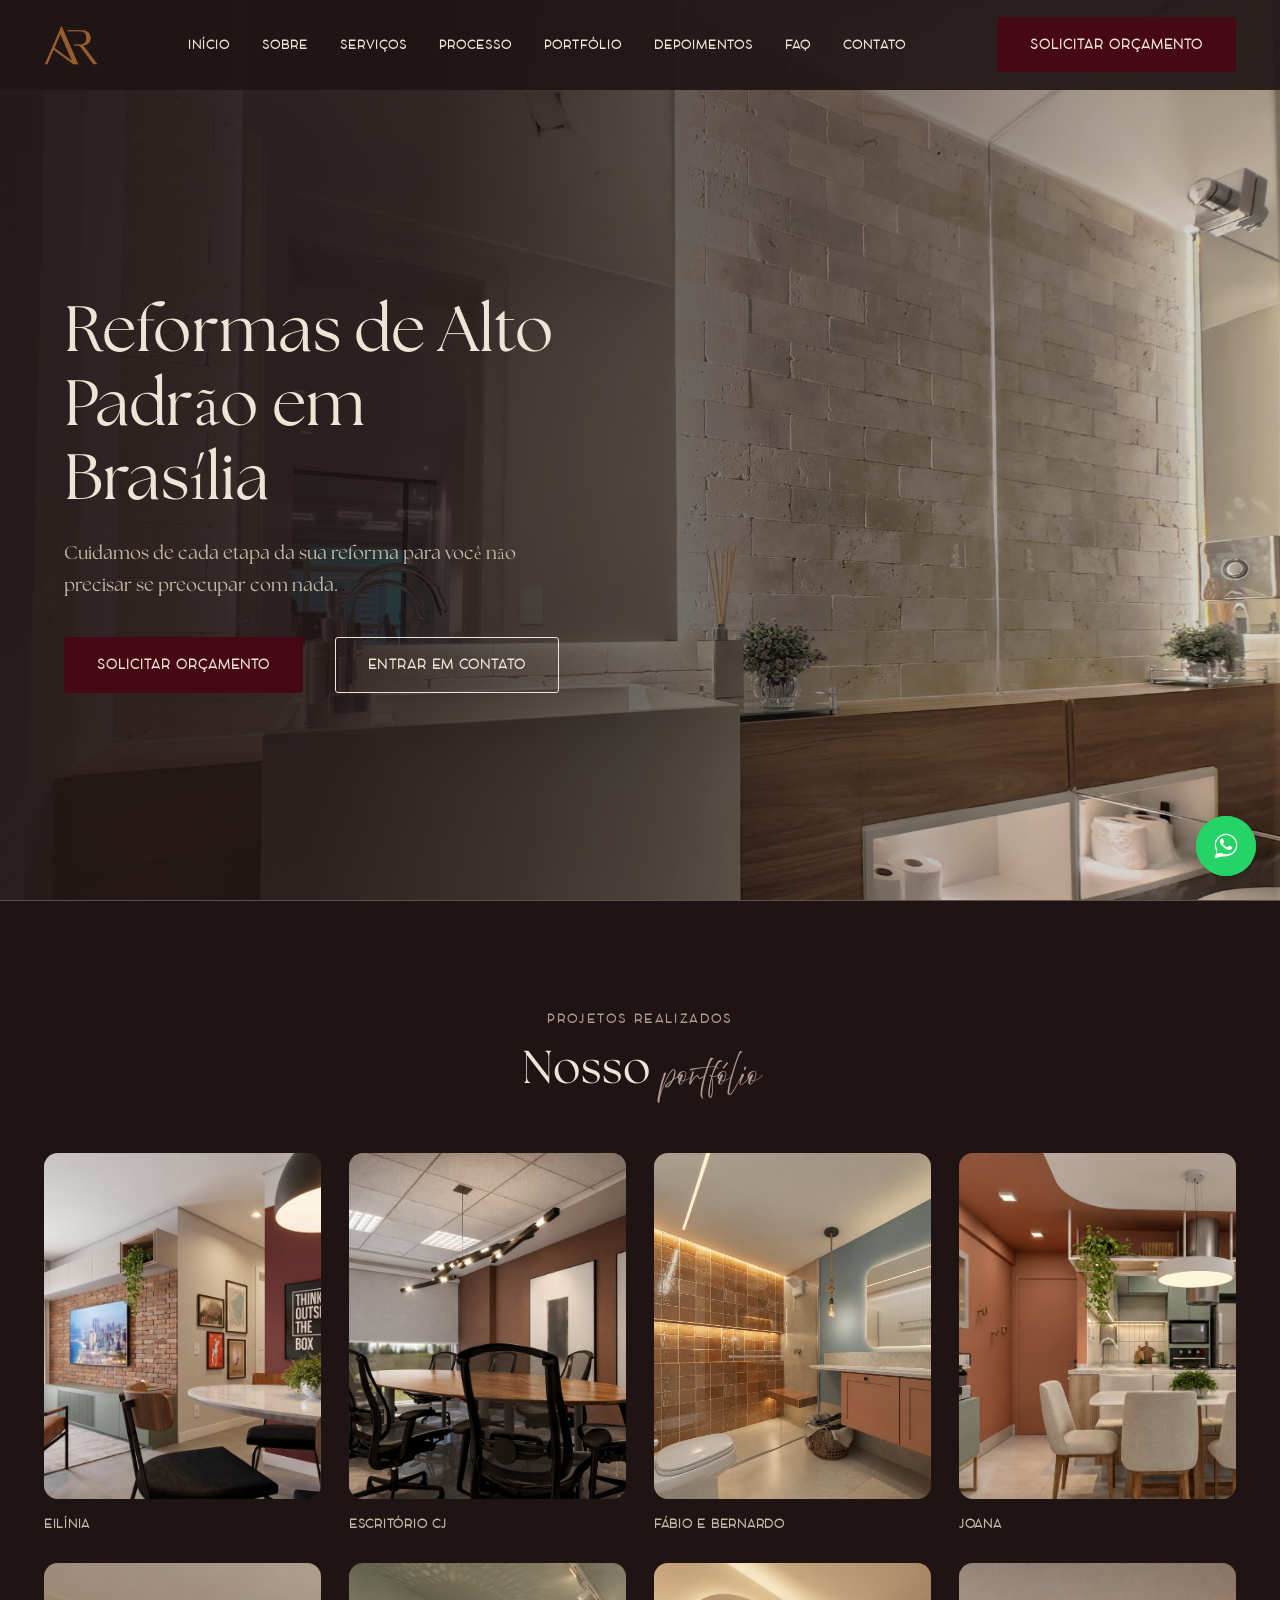
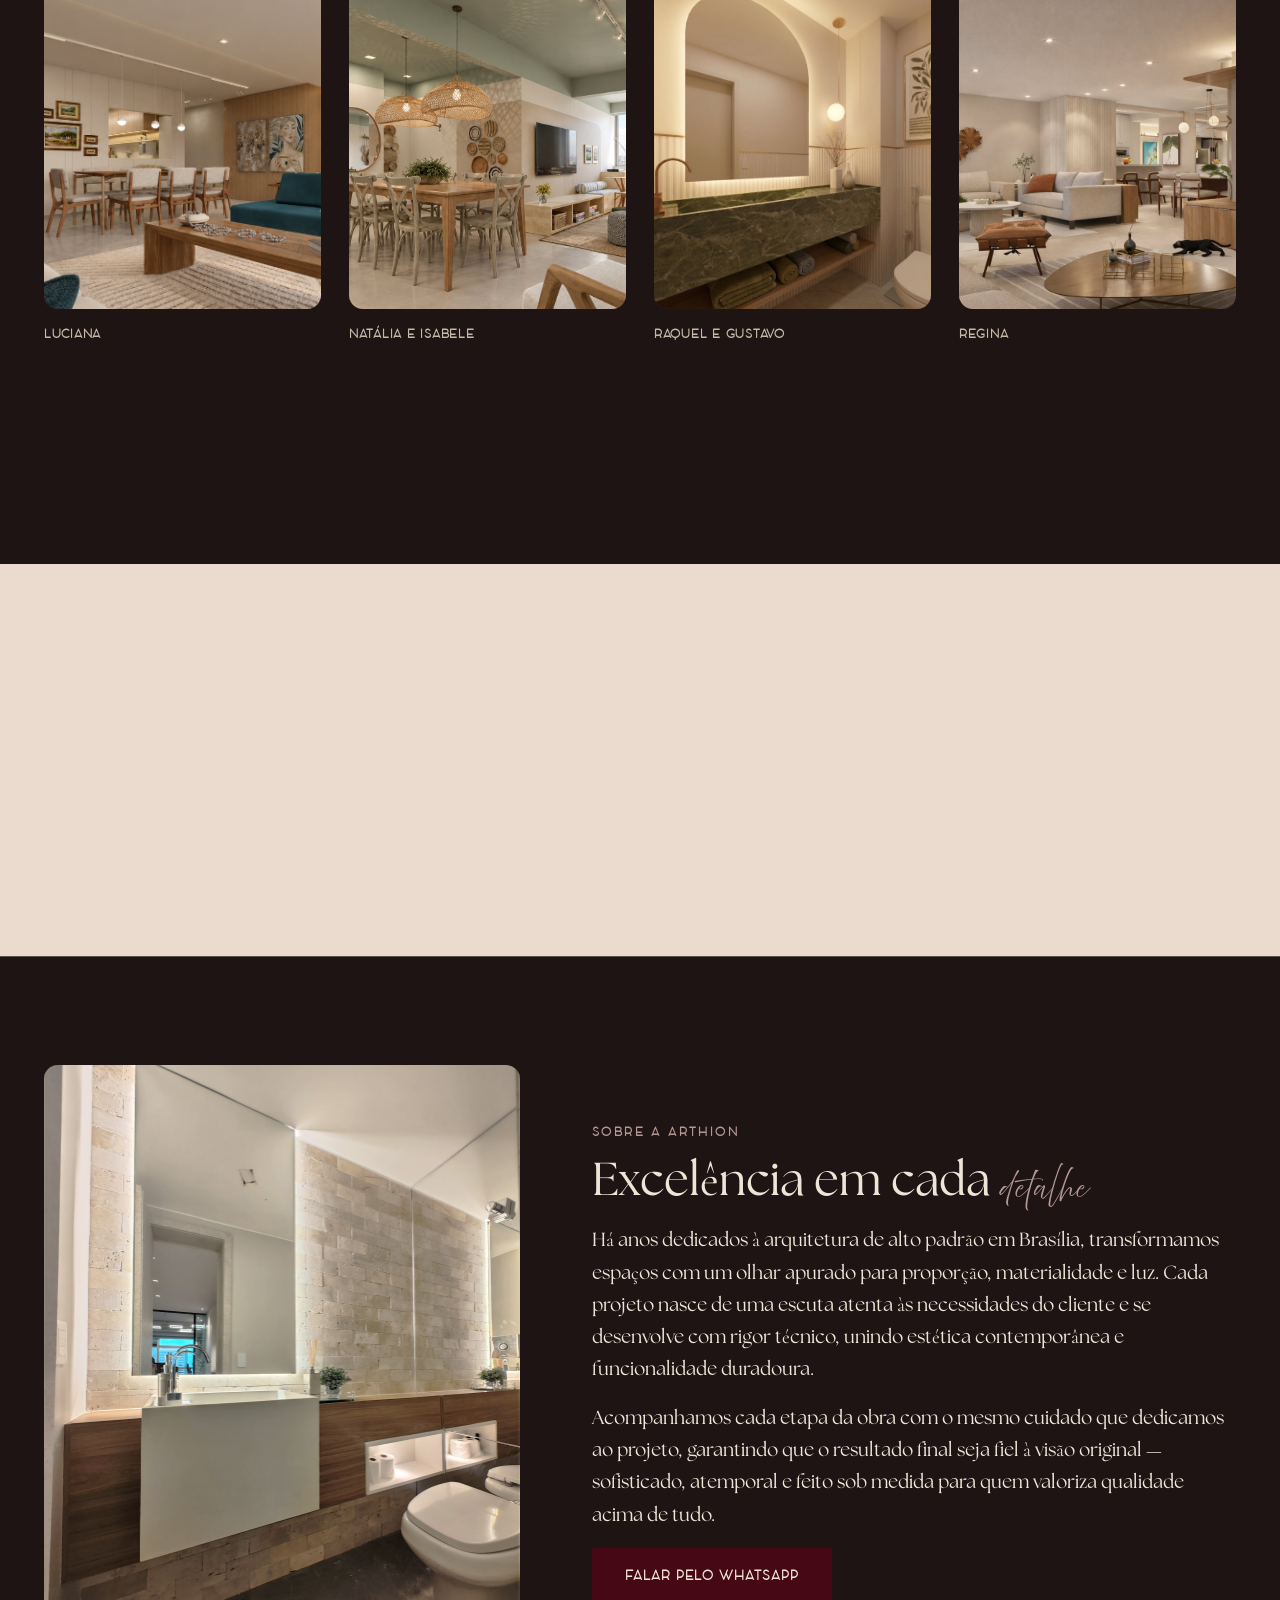
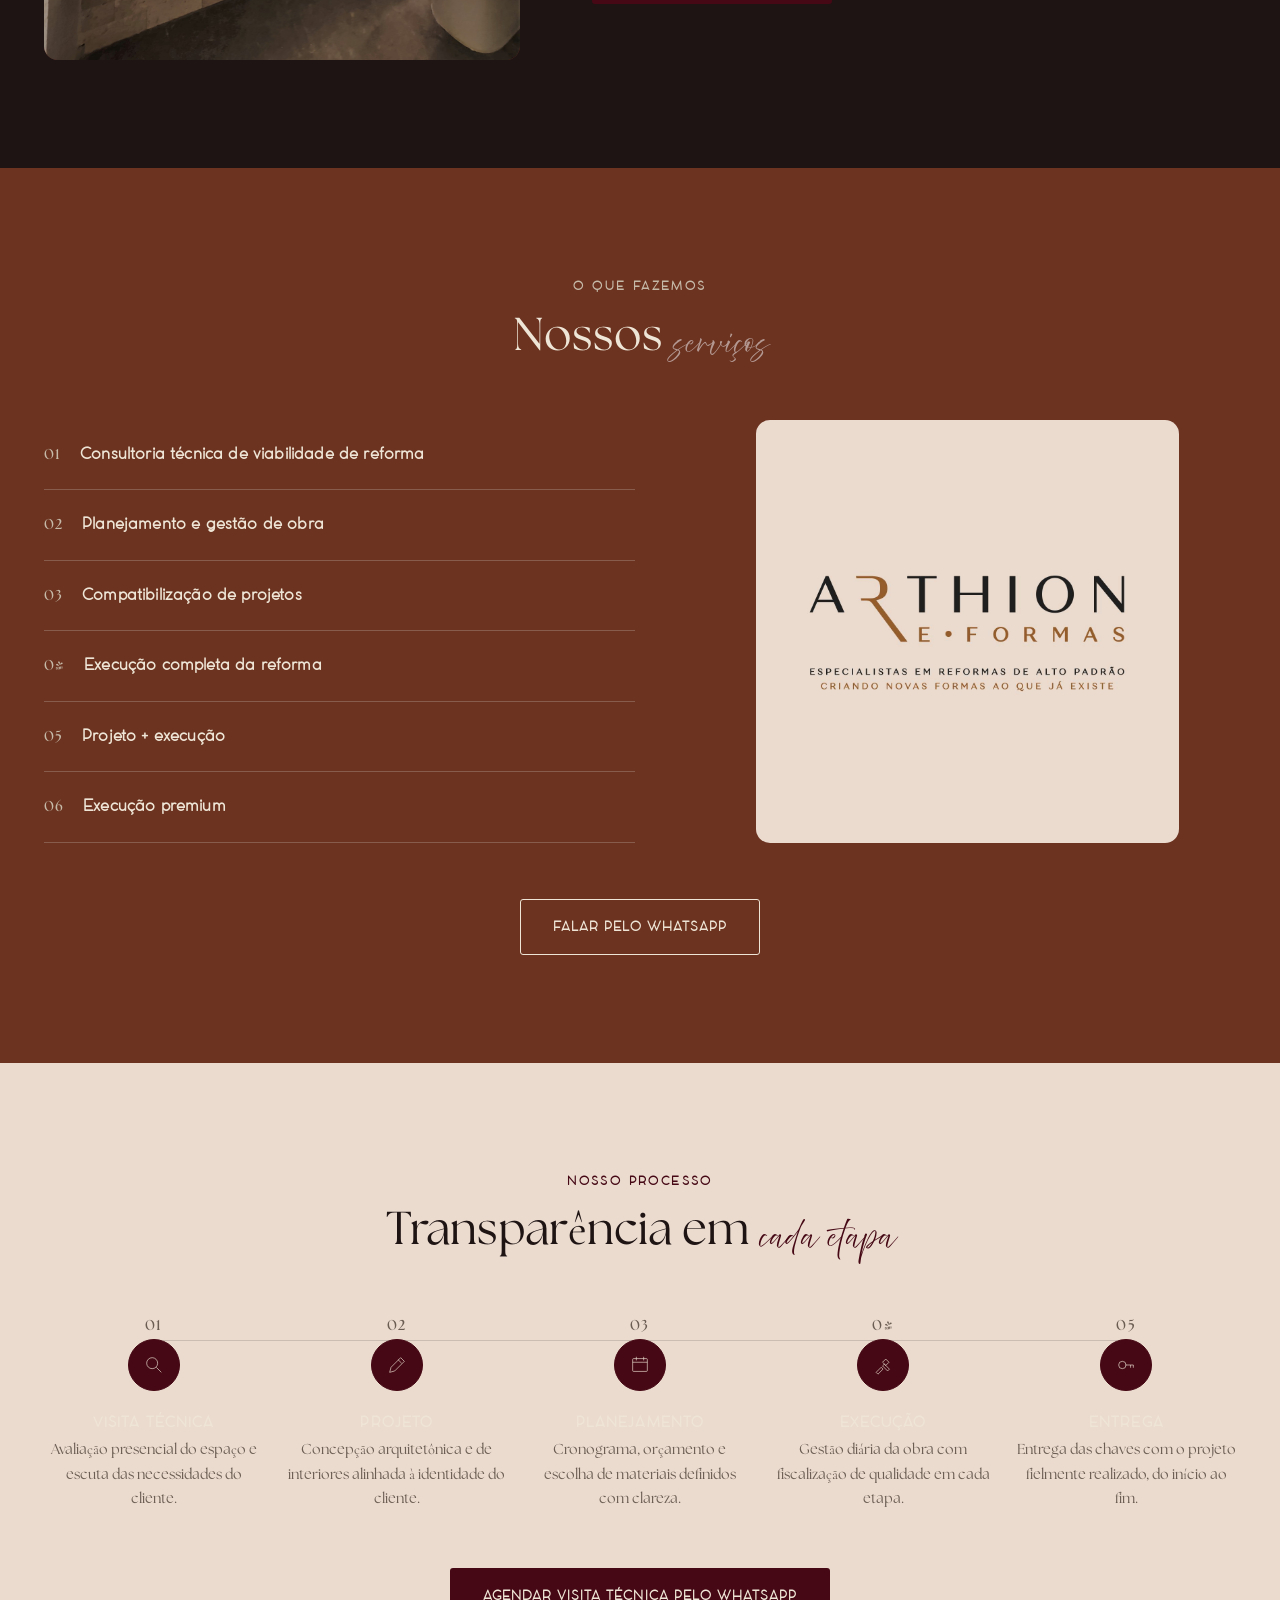
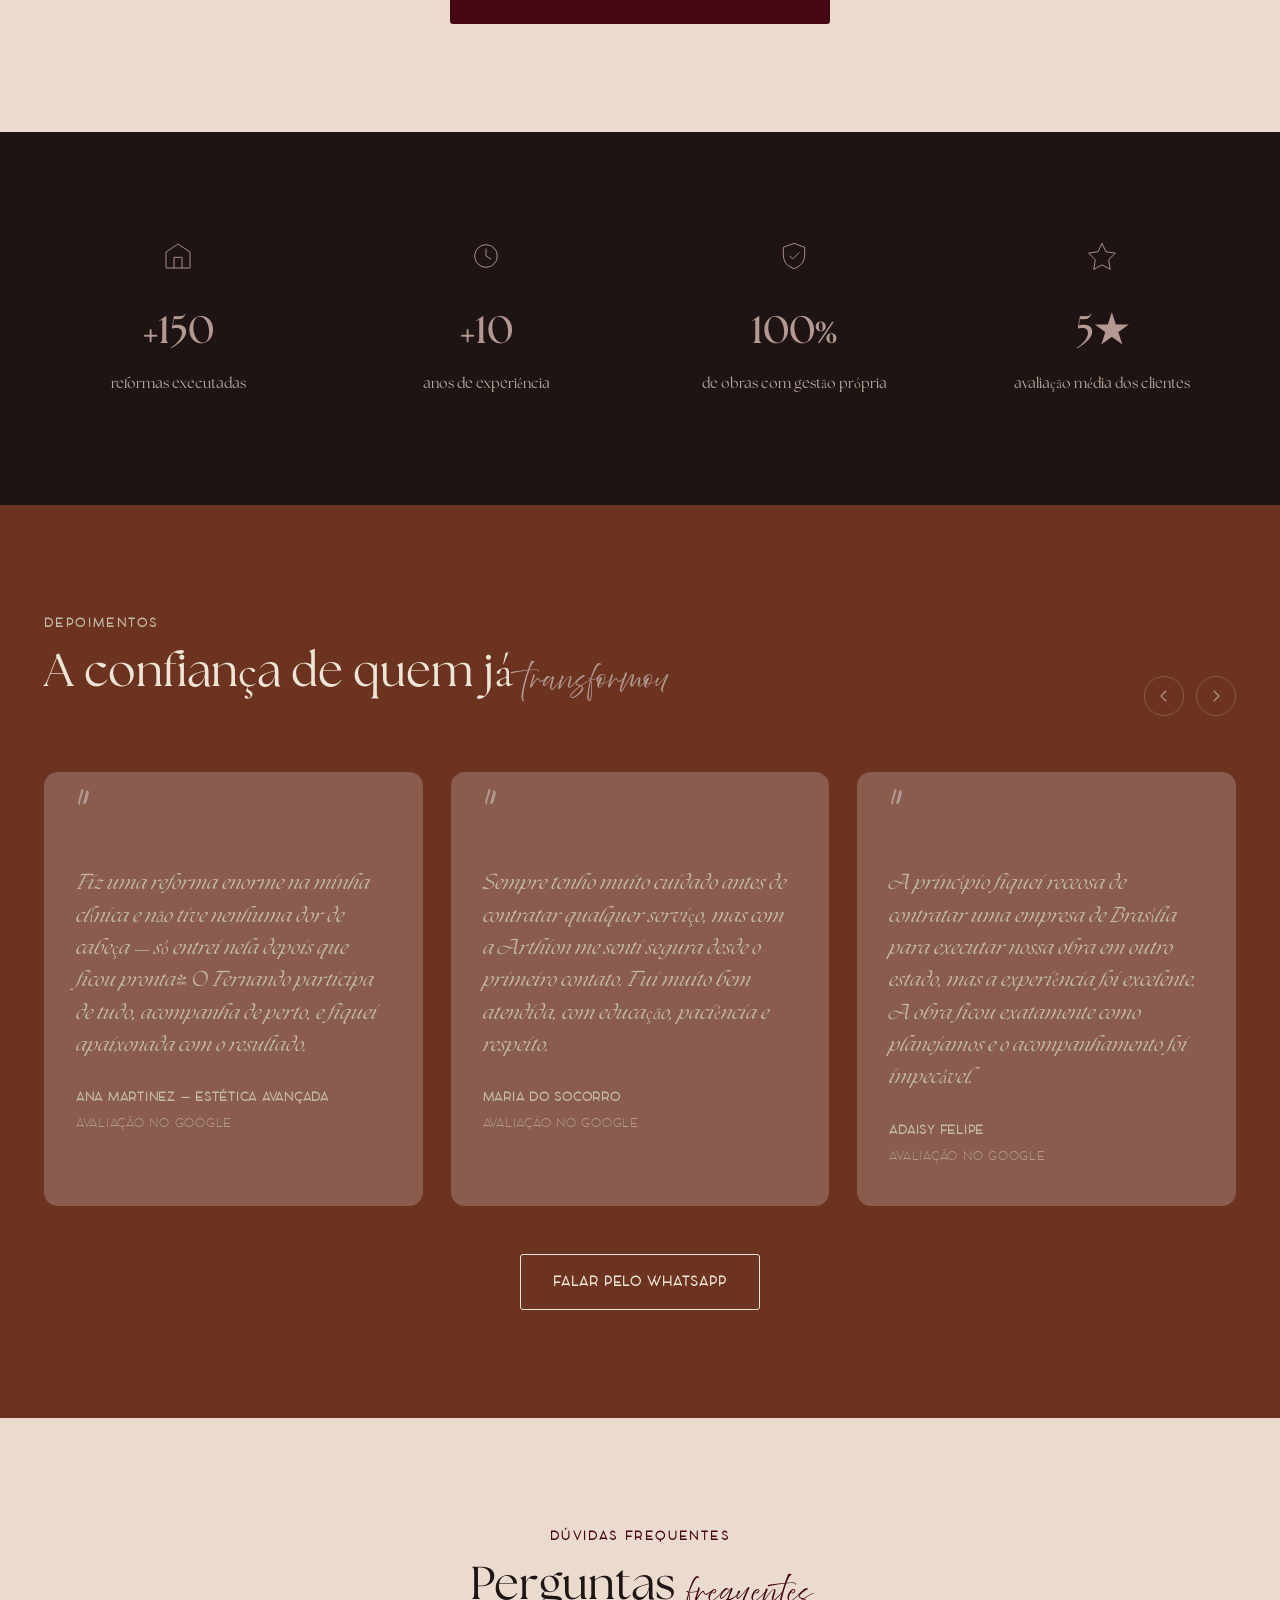
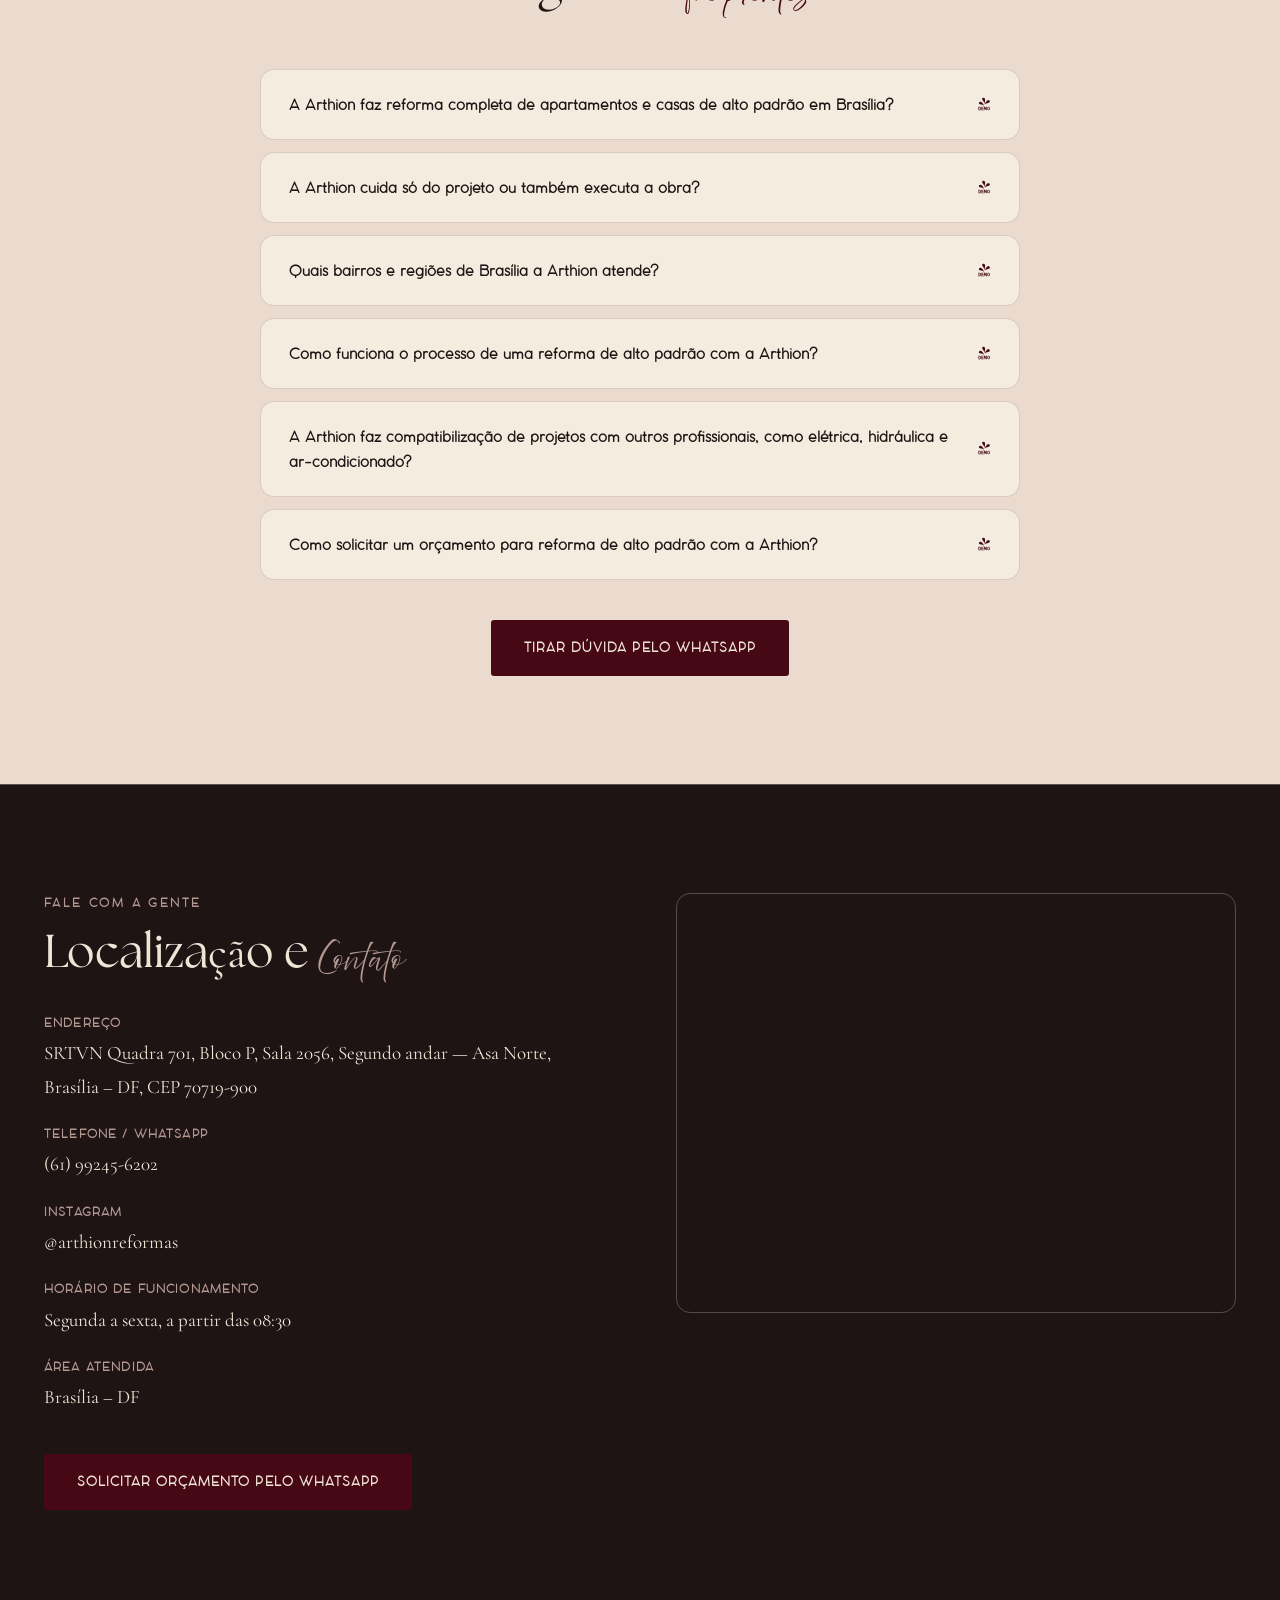
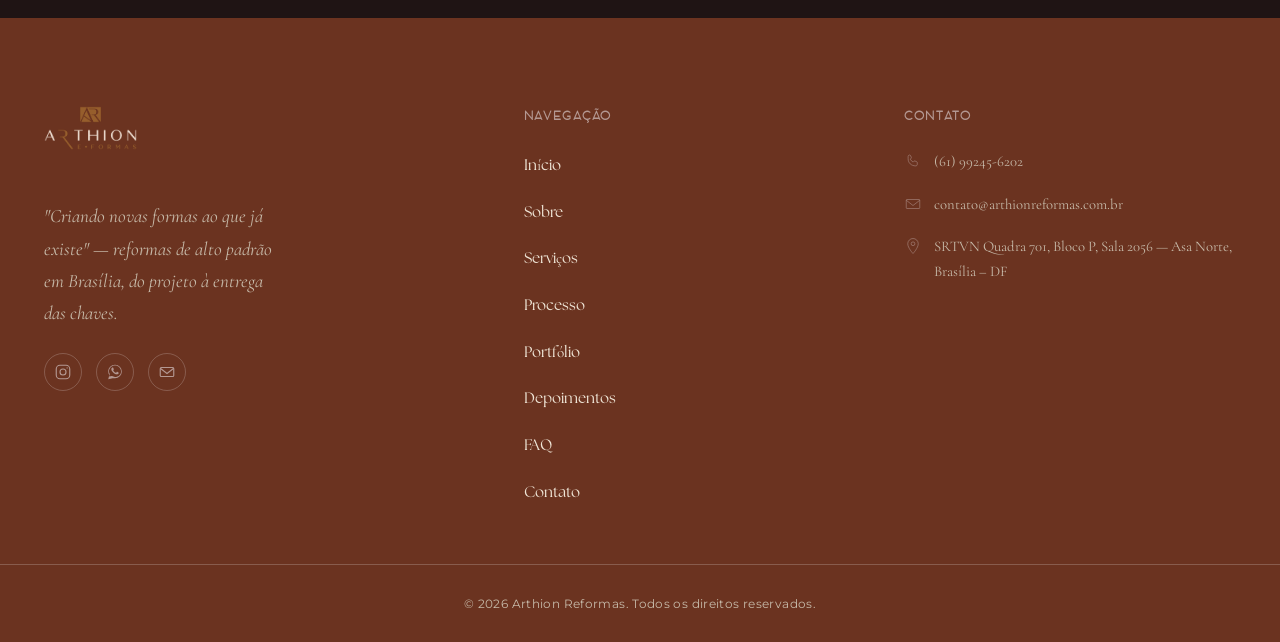
==== commit 1590c85b: "Simplifica subtítulo do hero para focar só em reforma Troca o texto que mencionava projeto arquitetô" ====
--- a/index.html
+++ b/index.html
@@ -219,7 +219,7 @@
 
     <div class="hero__col reveal">
       <h1 class="hero__title">Reformas de Alto Padrão em Brasília</h1>
-      <p class="hero__subtitle">Especialistas em reformas de alto padrão — projeto arquitetônico, acompanhamento de obra e design de interiores em um só lugar, do primeiro traço à entrega das chaves.</p>
+      <p class="hero__subtitle">Cuidamos de cada etapa da sua reforma para você não precisar se preocupar com nada.</p>
       <div class="hero__actions">
         <a
           class="btn btn--primary"
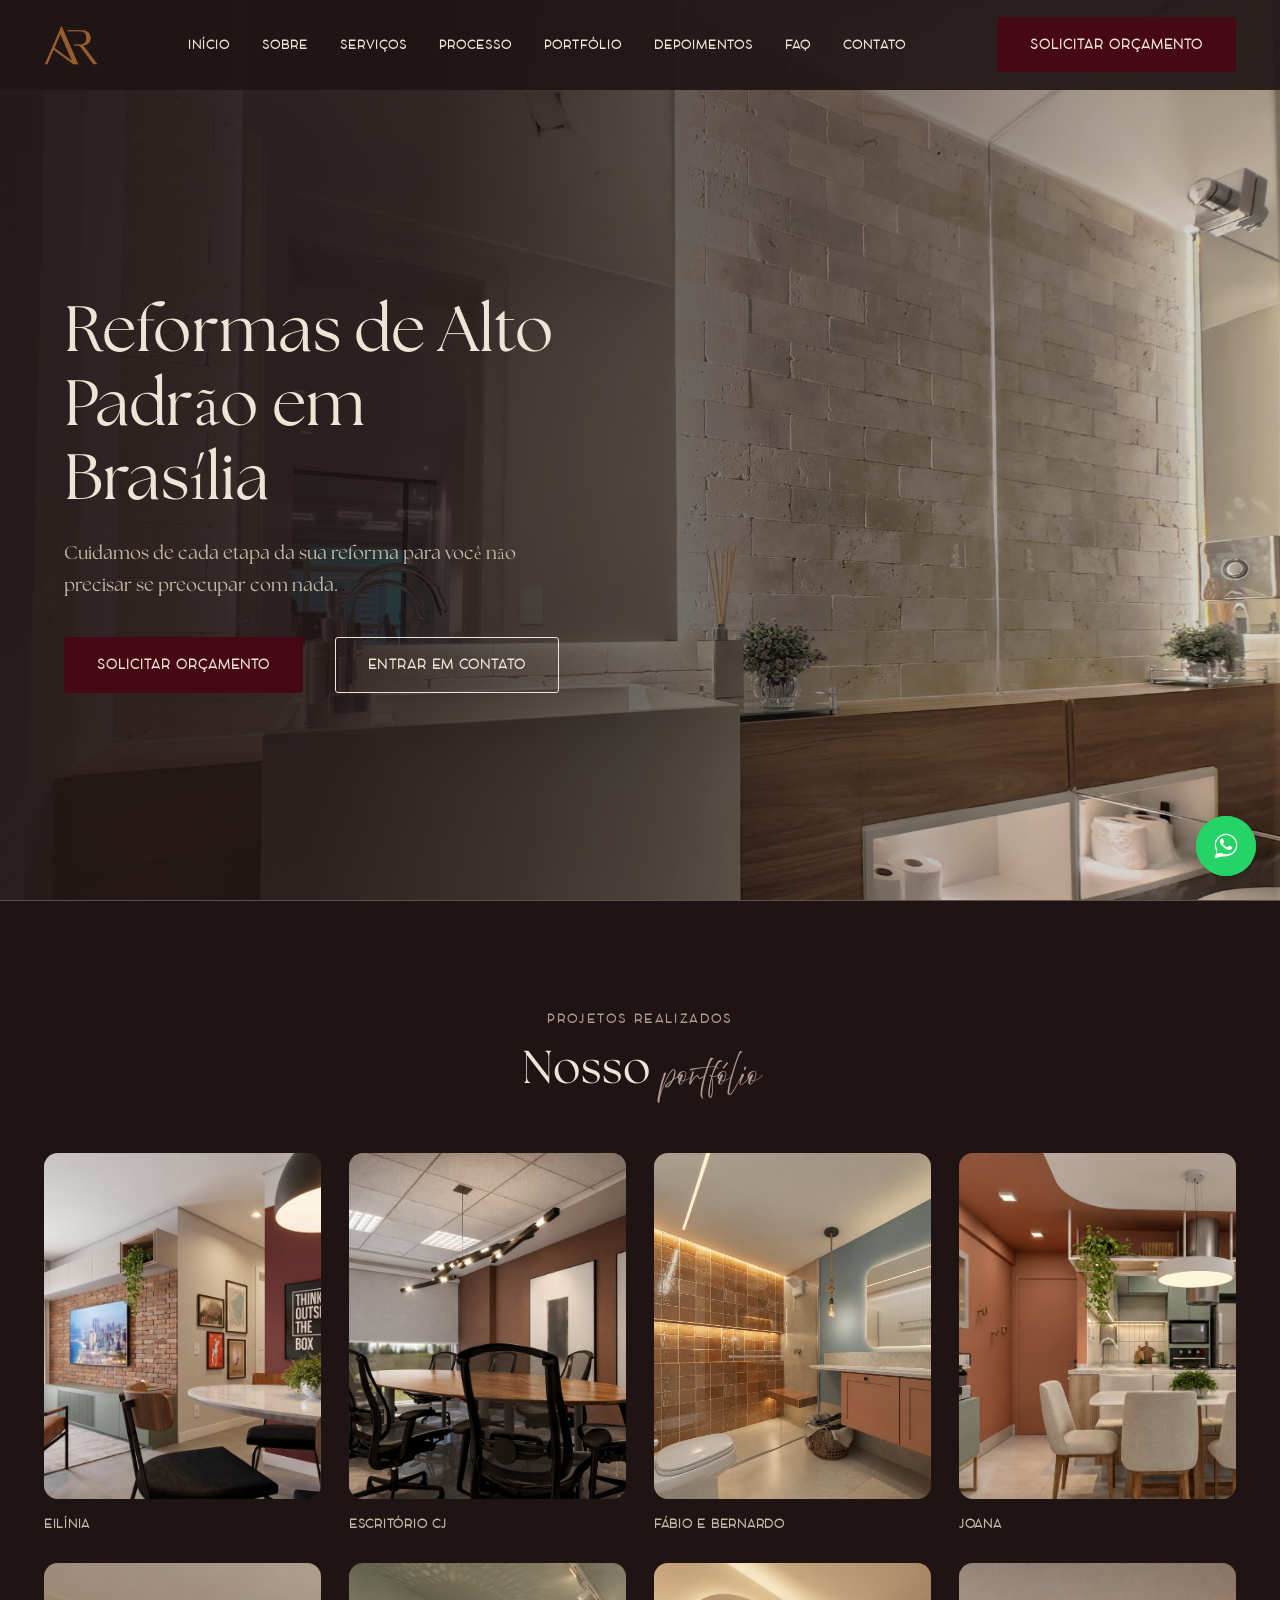
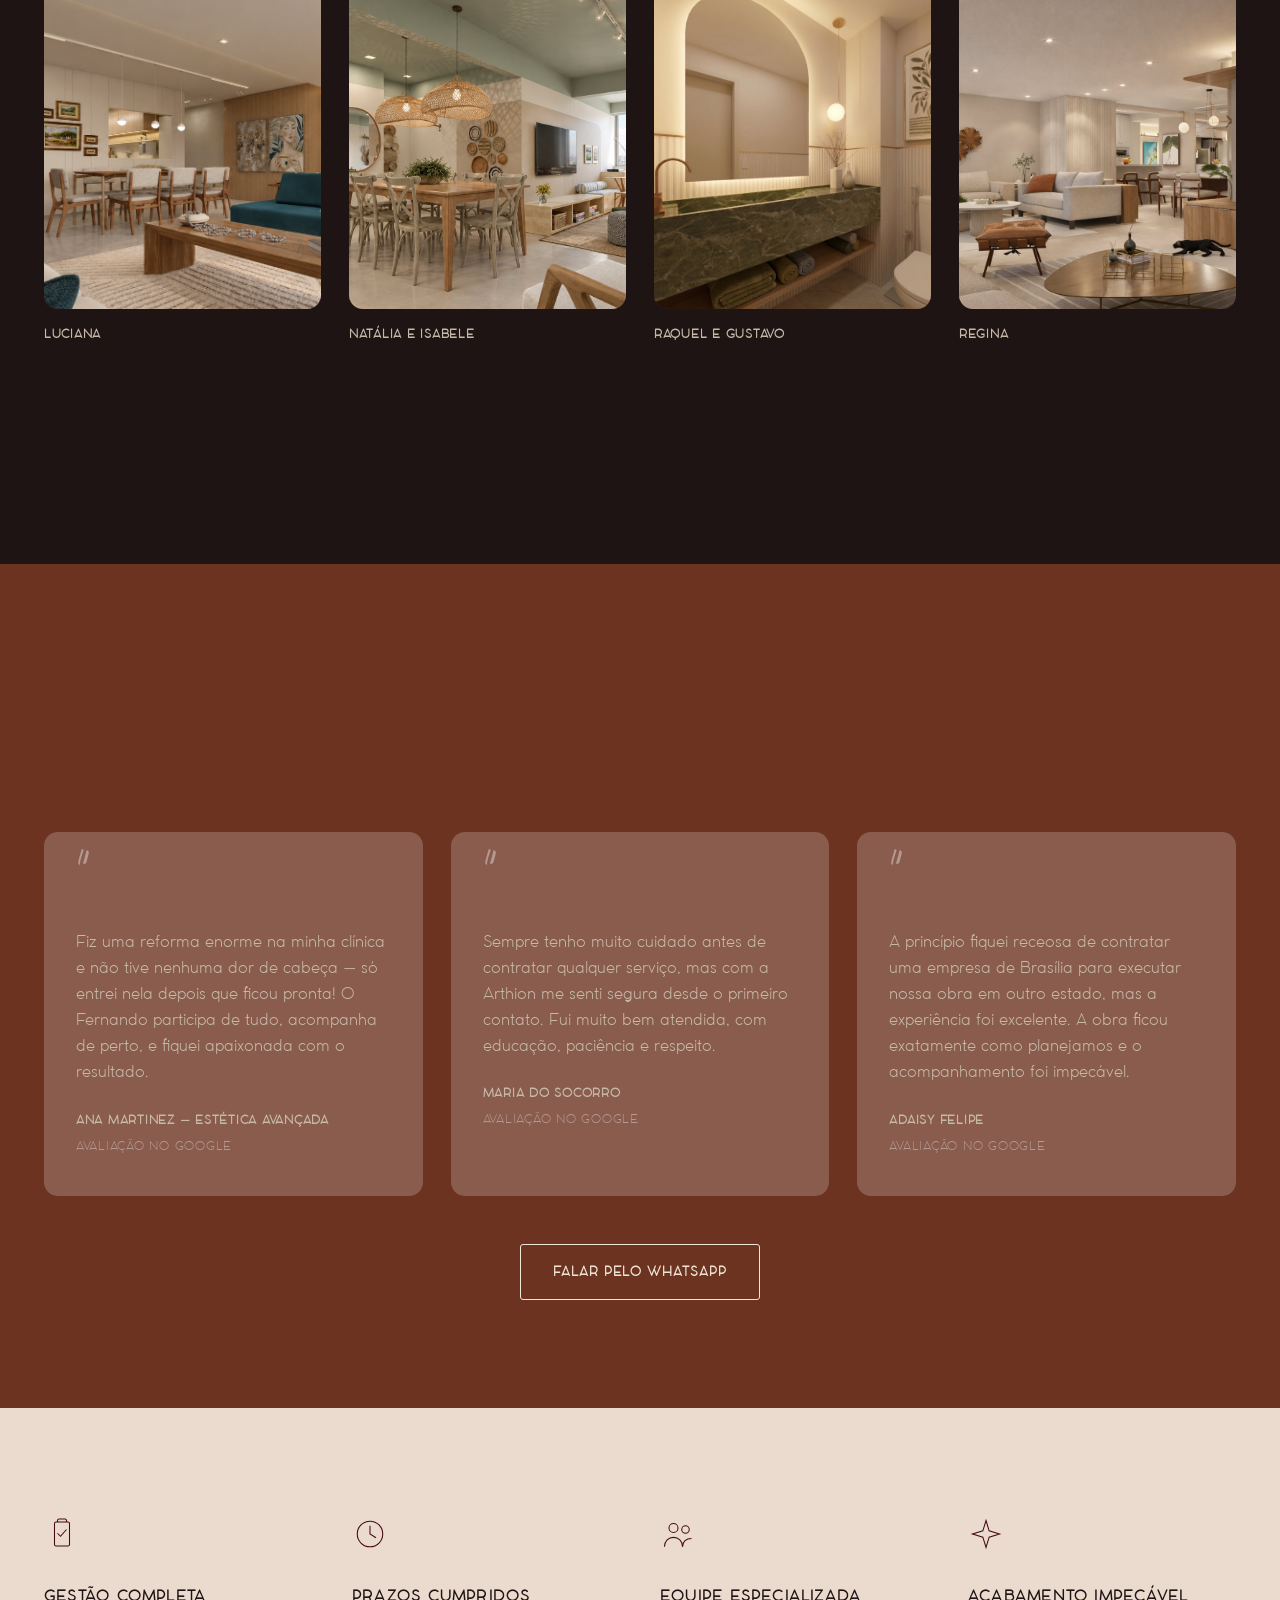
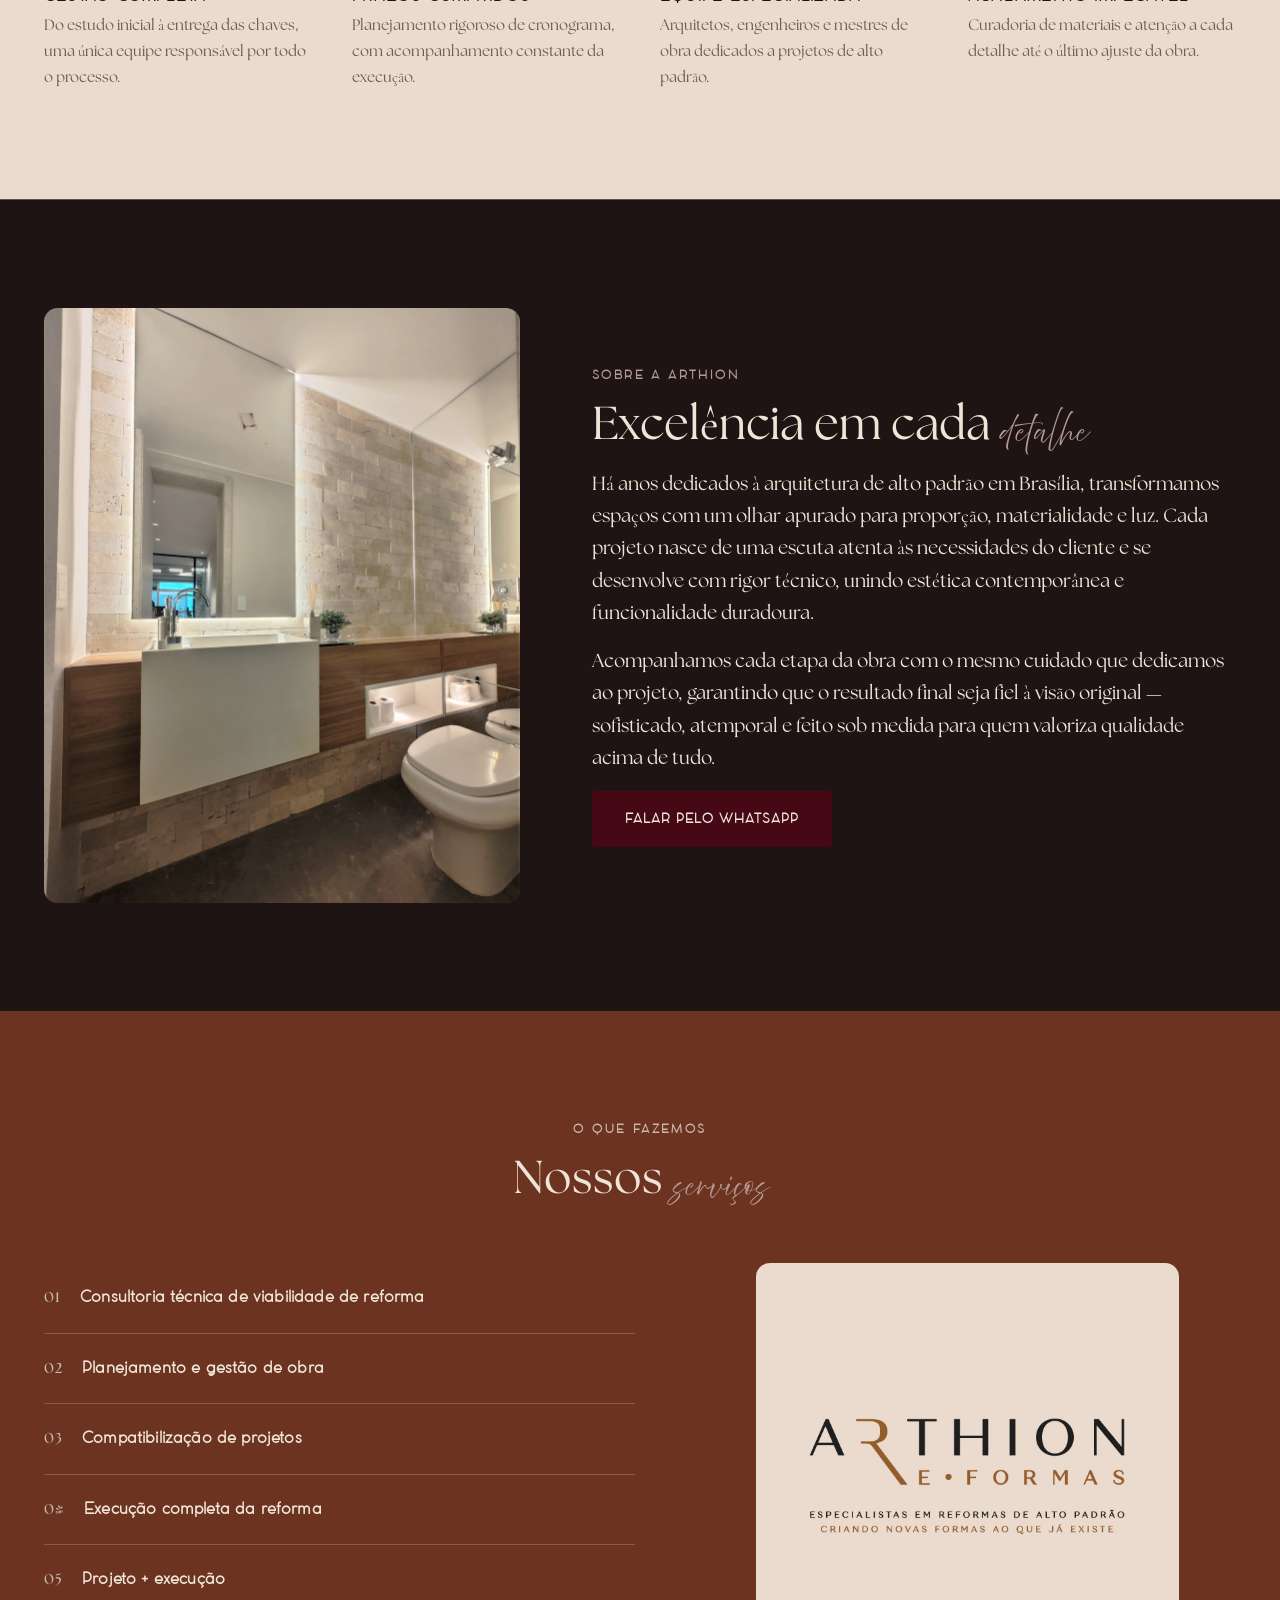
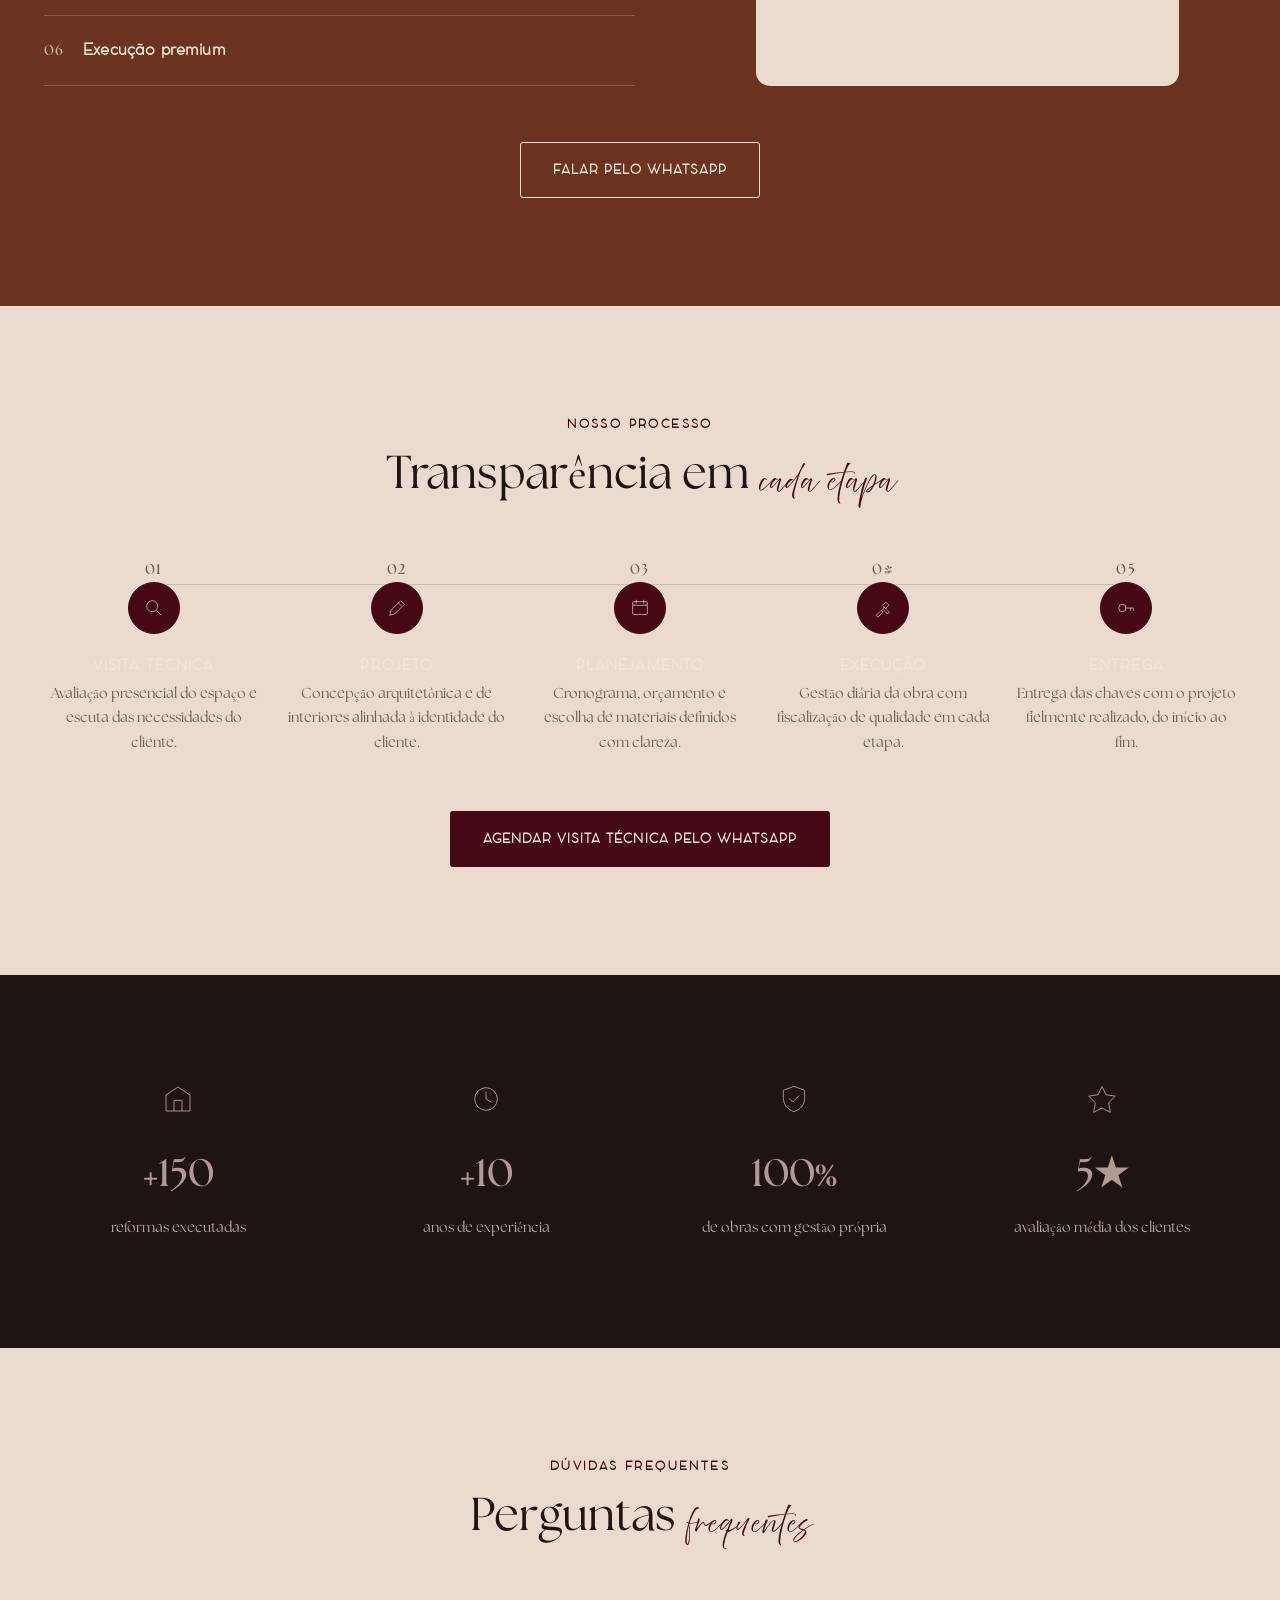
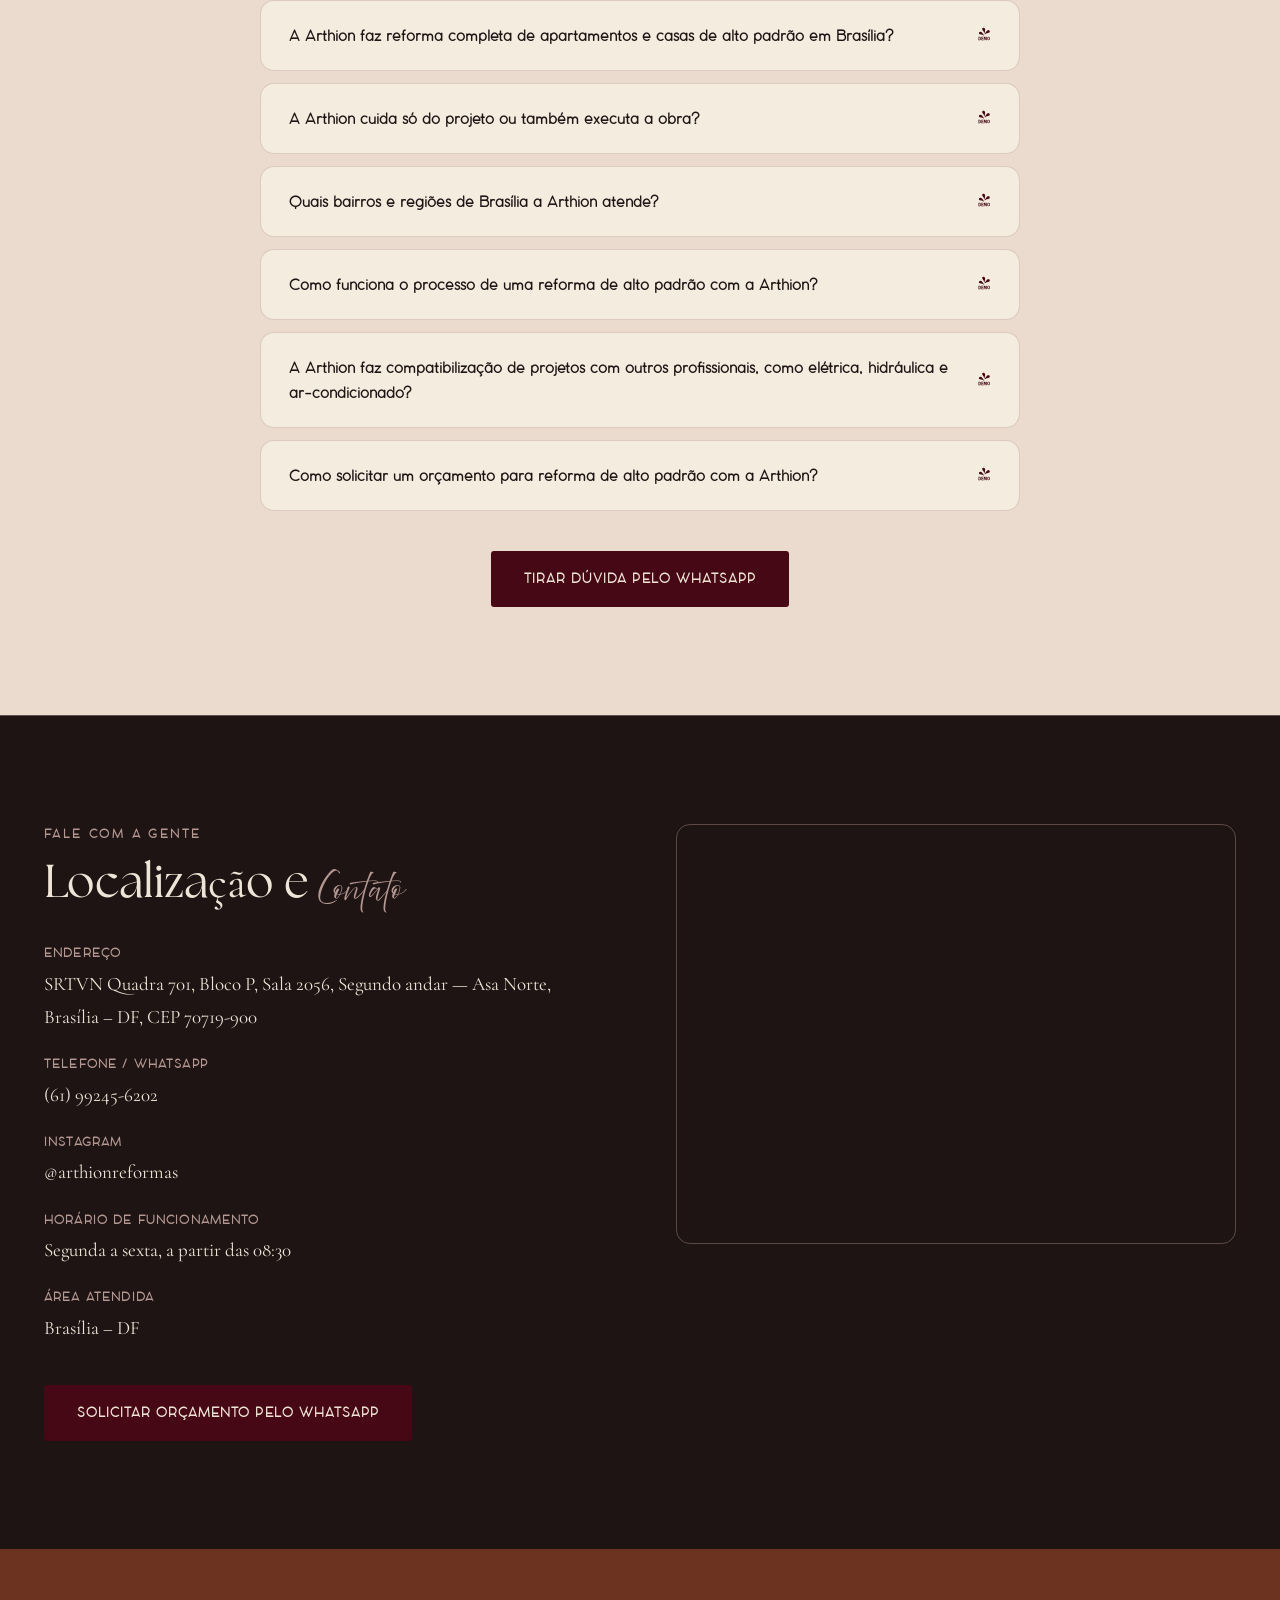
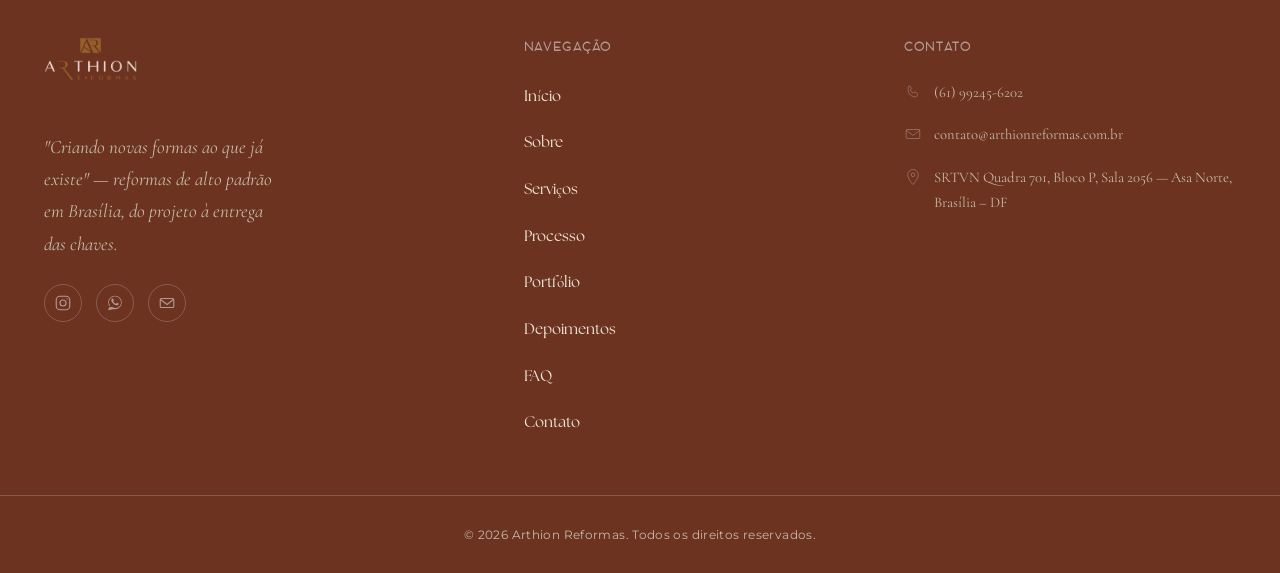
==== commit 3c21dab5: "Move depoimentos para logo após o portfólio e corrige legibilidade A seção de depoimentos passa a vi" ====
--- a/index.html
+++ b/index.html
@@ -313,6 +313,56 @@
     </div>
   </section>
 
+  <!-- DEPOIMENTOS -->
+  <section class="section section--dark" id="depoimentos">
+    <div class="container">
+      <div class="section__head section__head--split reveal">
+        <div>
+          <p class="eyebrow eyebrow--light">Depoimentos</p>
+          <h2 class="section__title section__title--light">A confiança de quem já <em>transformou</em></h2>
+        </div>
+        <div class="testimonials-nav">
+          <button class="testimonials-nav__btn" id="testimonialPrev" aria-label="Depoimento anterior">
+            <svg width="18" height="18" viewBox="0 0 24 24" fill="none" stroke="currentColor" stroke-width="1.6"><path d="M15 5l-7 7 7 7"/></svg>
+          </button>
+          <button class="testimonials-nav__btn" id="testimonialNext" aria-label="Próximo depoimento">
+            <svg width="18" height="18" viewBox="0 0 24 24" fill="none" stroke="currentColor" stroke-width="1.6"><path d="M9 5l7 7-7 7"/></svg>
+          </button>
+        </div>
+      </div>
+
+      <div class="testimonials" id="testimonialsTrack">
+        <blockquote class="testimonial reveal">
+          <span class="testimonial__mark" aria-hidden="true">"</span>
+          <p class="testimonial__quote">Fiz uma reforma enorme na minha clínica e não tive nenhuma dor de cabeça — só entrei nela depois que ficou pronta! O Fernando participa de tudo, acompanha de perto, e fiquei apaixonada com o resultado.</p>
+          <footer class="testimonial__author">Ana Martinez — Estética Avançada<span>Avaliação no Google</span></footer>
+        </blockquote>
+
+        <blockquote class="testimonial reveal">
+          <span class="testimonial__mark" aria-hidden="true">"</span>
+          <p class="testimonial__quote">Sempre tenho muito cuidado antes de contratar qualquer serviço, mas com a Arthion me senti segura desde o primeiro contato. Fui muito bem atendida, com educação, paciência e respeito.</p>
+          <footer class="testimonial__author">Maria do Socorro<span>Avaliação no Google</span></footer>
+        </blockquote>
+
+        <blockquote class="testimonial reveal">
+          <span class="testimonial__mark" aria-hidden="true">"</span>
+          <p class="testimonial__quote">A princípio fiquei receosa de contratar uma empresa de Brasília para executar nossa obra em outro estado, mas a experiência foi excelente. A obra ficou exatamente como planejamos e o acompanhamento foi impecável.</p>
+          <footer class="testimonial__author">Adaisy Felipe<span>Avaliação no Google</span></footer>
+        </blockquote>
+      </div>
+
+      <div class="testimonials__cta reveal">
+        <a
+          class="btn btn--outline"
+          href="https://wa.me/5561992456202?text=Ol%C3%A1!%20Vi%20os%20depoimentos%20de%20clientes%20da%20Arthion%20Reformas%20e%20gostaria%20de%20solicitar%20um%20or%C3%A7amento."
+          target="_blank"
+          rel="noopener"
+          onclick="gtag_report_conversion('https://wa.me/5561992456202?text=Ol%C3%A1!%20Vi%20os%20depoimentos%20de%20clientes%20da%20Arthion%20Reformas%20e%20gostaria%20de%20solicitar%20um%20or%C3%A7amento.');"
+        >Falar pelo WhatsApp</a>
+      </div>
+    </div>
+  </section>
+
   <!-- BARRA DE DIFERENCIAIS -->
   <section class="section section--dark section--claro">
     <div class="container">
@@ -562,56 +612,6 @@
         </svg>
         <span class="stat__number">5★</span>
         <p>avaliação média dos clientes</p>
-      </div>
-    </div>
-  </section>
-
-  <!-- DEPOIMENTOS -->
-  <section class="section section--dark" id="depoimentos">
-    <div class="container">
-      <div class="section__head section__head--split reveal">
-        <div>
-          <p class="eyebrow eyebrow--light">Depoimentos</p>
-          <h2 class="section__title section__title--light">A confiança de quem já <em>transformou</em></h2>
-        </div>
-        <div class="testimonials-nav">
-          <button class="testimonials-nav__btn" id="testimonialPrev" aria-label="Depoimento anterior">
-            <svg width="18" height="18" viewBox="0 0 24 24" fill="none" stroke="currentColor" stroke-width="1.6"><path d="M15 5l-7 7 7 7"/></svg>
-          </button>
-          <button class="testimonials-nav__btn" id="testimonialNext" aria-label="Próximo depoimento">
-            <svg width="18" height="18" viewBox="0 0 24 24" fill="none" stroke="currentColor" stroke-width="1.6"><path d="M9 5l7 7-7 7"/></svg>
-          </button>
-        </div>
-      </div>
-
-      <div class="testimonials" id="testimonialsTrack">
-        <blockquote class="testimonial reveal">
-          <span class="testimonial__mark" aria-hidden="true">"</span>
-          <p class="testimonial__quote">Fiz uma reforma enorme na minha clínica e não tive nenhuma dor de cabeça — só entrei nela depois que ficou pronta! O Fernando participa de tudo, acompanha de perto, e fiquei apaixonada com o resultado.</p>
-          <footer class="testimonial__author">Ana Martinez — Estética Avançada<span>Avaliação no Google</span></footer>
-        </blockquote>
-
-        <blockquote class="testimonial reveal">
-          <span class="testimonial__mark" aria-hidden="true">"</span>
-          <p class="testimonial__quote">Sempre tenho muito cuidado antes de contratar qualquer serviço, mas com a Arthion me senti segura desde o primeiro contato. Fui muito bem atendida, com educação, paciência e respeito.</p>
-          <footer class="testimonial__author">Maria do Socorro<span>Avaliação no Google</span></footer>
-        </blockquote>
-
-        <blockquote class="testimonial reveal">
-          <span class="testimonial__mark" aria-hidden="true">"</span>
-          <p class="testimonial__quote">A princípio fiquei receosa de contratar uma empresa de Brasília para executar nossa obra em outro estado, mas a experiência foi excelente. A obra ficou exatamente como planejamos e o acompanhamento foi impecável.</p>
-          <footer class="testimonial__author">Adaisy Felipe<span>Avaliação no Google</span></footer>
-        </blockquote>
-      </div>
-
-      <div class="testimonials__cta reveal">
-        <a
-          class="btn btn--outline"
-          href="https://wa.me/5561992456202?text=Ol%C3%A1!%20Vi%20os%20depoimentos%20de%20clientes%20da%20Arthion%20Reformas%20e%20gostaria%20de%20solicitar%20um%20or%C3%A7amento."
-          target="_blank"
-          rel="noopener"
-          onclick="gtag_report_conversion('https://wa.me/5561992456202?text=Ol%C3%A1!%20Vi%20os%20depoimentos%20de%20clientes%20da%20Arthion%20Reformas%20e%20gostaria%20de%20solicitar%20um%20or%C3%A7amento.');"
-        >Falar pelo WhatsApp</a>
       </div>
     </div>
   </section>
--- a/css/style.min.css
+++ b/css/style.min.css
@@ -1 +1 @@
-@font-face{font-family:'The Seasons';src:url('../fonts/the-seasons/TheSeasons-Regular.woff2') format('woff2');font-weight:400;font-style:normal;font-display:swap}@font-face{font-family:'The Seasons';src:url('../fonts/the-seasons/TheSeasons-Italic.woff2') format('woff2');font-weight:400;font-style:italic;font-display:swap}@font-face{font-family:'The Seasons';src:url('../fonts/the-seasons/TheSeasons-Light.woff2') format('woff2');font-weight:300;font-style:normal;font-display:swap}@font-face{font-family:'The Seasons';src:url('../fonts/the-seasons/TheSeasons-LightItalic.woff2') format('woff2');font-weight:300;font-style:italic;font-display:swap}@font-face{font-family:'The Seasons';src:url('../fonts/the-seasons/TheSeasons-Bold.woff2') format('woff2');font-weight:700;font-style:normal;font-display:swap}@font-face{font-family:'The Seasons';src:url('../fonts/the-seasons/TheSeasons-BoldItalic.woff2') format('woff2');font-weight:700;font-style:italic;font-display:swap}@font-face{font-family:'Cocomat Pro';src:url('../fonts/cocomat-pro/CocomatPro-UltraLight.woff2') format('woff2');font-weight:200;font-style:normal;font-display:swap}@font-face{font-family:'Cocomat Pro';src:url('../fonts/cocomat-pro/CocomatPro-Light.woff2') format('woff2');font-weight:300;font-style:normal;font-display:swap}@font-face{font-family:'Above the Beyond Script';src:url('../fonts/above-the-beyond-script/AboveTheBeyond-Script.woff2') format('woff2');font-weight:400;font-style:normal;font-display:swap}:root{--cor-creme:#EFE5D6;--cor-creme-claro:#F4ECDF;--cor-cafe:#1f1414;--cor-cafe-card:#6b3320;--cor-cafe-elevado:color-mix(in srgb, var(--cor-cafe-card) 80%, white 20%);--cor-cobre:#450814;--cor-cobre-claro:color-mix(in srgb, var(--cor-cobre) 35%, var(--texto-claro) 65%);--cor-cobre-hover:color-mix(in srgb, var(--cor-cobre) 85%, black 15%);--texto-escuro:#1f1414;--texto-claro:#EFE5D6;--texto-suave-escuro:#B8A99C;--texto-suave-claro:#C6B9A8;--borda-sutil:rgba(180, 152, 146, 0.4);--divisor-secao:rgba(235, 219, 207, 0.3);--whatsapp-green:#25D366;--font-title:'The Seasons','Cormorant Garamond',serif;--font-subtitle:'Cocomat Pro','Montserrat',sans-serif;--font-body:'The Seasons','Cormorant Garamond',serif;--font-detail:'Above the Beyond Script','Alex Brush',cursive;--container-w:1240px;--header-h:90px;--radius-sm:3px;--radius-md:14px;--ease:0.25s ease}*,::after,::before{box-sizing:border-box}html{scroll-behavior:smooth}body{margin:0;background:var(--cor-cafe);color:var(--texto-claro);font-family:var(--font-body);font-size:19px;line-height:1.7;-webkit-font-smoothing:antialiased}img{max-width:100%;display:block}h1,h2,h3{font-family:var(--font-title);font-weight:400;color:var(--texto-claro);line-height:1.15;margin:0 0 1rem}p{margin:0 0 1rem}a{color:inherit;text-decoration:none}ul{list-style:none;margin:0;padding:0}button{font:inherit;cursor:pointer}.container{max-width:var(--container-w);margin:0 auto;padding:0 24px}section[id]{scroll-margin-top:var(--header-h)}.eyebrow{display:block;font-family:var(--font-subtitle);font-size:.75rem;font-weight:600;letter-spacing:.2em;text-transform:uppercase;color:var(--cor-cobre-claro);margin:0 0 .9rem}.eyebrow--light{color:var(--cor-cobre-claro)}.section__title{font-size:clamp(2rem, 3.6vw, 3rem)}.section__title--light{color:var(--texto-claro)}.hero__title em,.section__title em{font-family:var(--font-detail);font-size:.55em;font-style:normal;color:var(--cor-cobre-claro)}.section{padding:108px 0}.section--divider{border-top:1px solid var(--divisor-secao)}.section--dark{background:var(--cor-cafe-card);color:var(--texto-claro)}.section--dark p{color:var(--texto-suave-claro)}.section--claro,.section--dark.section--claro{background:#ebdbcf;color:var(--texto-escuro)}.section--claro .icon{color:var(--cor-cobre)}.section--claro h1,.section--claro h2,.section--claro h3{color:var(--texto-escuro)}.section--claro .eyebrow,.section--claro .hero__title em,.section--claro .section__title em{color:var(--cor-cobre)}.section--claro .differential h3{color:var(--texto-escuro)}.section--claro .differential p,.section--claro .process-step p{color:#6b5d52}.section--claro .process-step__number{color:#6b5d52}.section--claro .process-step__circle{background:var(--cor-cobre);border-color:var(--cor-cobre)}.section--claro .process-step__circle .icon{color:var(--texto-claro)}.section--claro .process::before{background:rgba(31,20,20,.15)}.section__head{max-width:640px;margin:0 auto 56px;text-align:center}.section__head--split{display:flex;align-items:flex-end;justify-content:space-between;gap:24px;text-align:left;max-width:none;margin:0 0 56px}.skip-link{position:absolute;left:-9999px;top:0;background:var(--cor-cafe);color:var(--texto-claro);padding:12px 20px;z-index:999}.skip-link:focus{left:16px;top:16px}a:focus-visible,button:focus-visible{outline:2px solid var(--cor-cobre-claro);outline-offset:3px}.btn{display:inline-block;padding:16px 32px;font-family:var(--font-subtitle);font-size:.8rem;font-weight:600;letter-spacing:.08em;text-transform:uppercase;border:1px solid transparent;border-radius:var(--radius-sm);transition:background var(--ease),color var(--ease),border-color var(--ease)}.btn--primary{background:var(--cor-cobre);color:var(--cor-creme)}.btn--primary:hover{background:var(--cor-cobre-hover)}.btn--outline{background:0 0;border-color:var(--texto-claro);color:var(--texto-claro)}.btn--outline:hover{background:var(--texto-claro);color:var(--texto-escuro)}.link-arrow{display:inline-flex;align-items:center;gap:8px;font-family:var(--font-subtitle);font-size:.8rem;font-weight:600;letter-spacing:.08em;text-transform:uppercase;color:var(--cor-cobre-claro);white-space:nowrap;transition:gap var(--ease),color var(--ease)}.link-arrow:hover{gap:12px;color:var(--texto-claro)}.img-placeholder{position:relative;overflow:hidden;background:color-mix(in srgb,var(--cor-cobre) 30%,var(--cor-cafe-card));border-radius:var(--radius-md)}.img-placeholder img{position:absolute;inset:0;width:100%;height:100%;object-fit:cover}.img-placeholder__label{position:absolute;inset:0;display:flex;align-items:center;justify-content:center;text-align:center;padding:1.5rem;font-family:var(--font-subtitle);font-size:.75rem;letter-spacing:.08em;text-transform:uppercase;color:var(--texto-claro)}.icon{color:var(--cor-cobre-claro);stroke-width:1.4}.header{position:fixed;top:0;left:0;right:0;z-index:100;height:var(--header-h);background:rgba(31,20,20,.9);border-bottom:1px solid transparent;transition:background var(--ease),border-color var(--ease),backdrop-filter var(--ease)}.header.is-scrolled{background:rgba(31,20,20,.96);backdrop-filter:blur(10px);border-bottom-color:var(--borda-sutil)}.header__inner{height:100%;display:flex;align-items:center;justify-content:space-between;gap:24px}.header__logo img{height:40px;width:auto}.nav__list{display:flex;gap:32px}.nav__link{font-family:var(--font-subtitle);font-size:.78rem;font-weight:600;letter-spacing:.08em;text-transform:uppercase;padding:4px 0;border-bottom:1px solid transparent;transition:border-color var(--ease),color var(--ease)}.nav__link:hover{color:var(--cor-cobre-claro);border-bottom-color:var(--cor-cobre)}.header__cta{flex-shrink:0}.hamburger{display:none;flex-direction:column;justify-content:center;gap:5px;width:40px;height:40px;background:0 0;border:none;padding:0}.hamburger span{display:block;height:1px;background:var(--texto-claro);transition:transform var(--ease),opacity var(--ease)}.hamburger[aria-expanded=true] span:first-child{transform:translateY(6px) rotate(45deg)}.hamburger[aria-expanded=true] span:nth-child(2){opacity:0}.hamburger[aria-expanded=true] span:nth-child(3){transform:translateY(-6px) rotate(-45deg)}.hero{position:relative;display:flex;align-items:center;min-height:100vh;padding-top:var(--header-h);overflow:hidden}.hero__bg{position:absolute;inset:0;z-index:0}.hero__bg img{width:100%;height:100%;object-fit:cover;object-position:center 30%}.hero__overlay{position:absolute;inset:0;z-index:1;background:linear-gradient(100deg, rgba(31, 20, 20, .95) 0%, rgba(31, 20, 20, .88) 32%, rgba(31, 20, 20, .55) 58%, rgba(31, 20, 20, .18) 82%)}.hero__col{position:relative;z-index:2;display:flex;flex-direction:column;justify-content:center;max-width:640px;padding:64px 5vw}.hero__title{font-size:clamp(2.6rem, 5vw, 4rem);margin-bottom:1.25rem}.hero__subtitle{max-width:460px;color:var(--texto-suave-claro);font-size:1.15rem;margin-bottom:2.25rem}.hero__actions{display:flex;align-items:center;flex-wrap:wrap;gap:32px}.differentials{display:grid;grid-template-columns:repeat(4,1fr);gap:40px}.differential{text-align:left}.differential .icon{width:36px;height:36px;margin-bottom:1.5rem}.differential h3{font-family:var(--font-subtitle);font-size:.95rem;font-weight:600;letter-spacing:.08em;text-transform:uppercase;color:var(--texto-claro);margin-bottom:.6rem}.differential p{font-size:.95rem;margin:0}.about{display:grid;grid-template-columns:0.85fr 1.15fr;gap:72px;align-items:center}.services-grid{display:grid;grid-template-columns:1.1fr 1fr;gap:64px;align-items:stretch}.services{display:flex;flex-direction:column}.service{display:flex;align-items:baseline;gap:20px;padding:22px 0;border-bottom:1px solid var(--borda-sutil)}.service__number{font-family:var(--font-title);font-weight:700;font-size:.9rem;letter-spacing:.04em;color:var(--cor-cobre-claro);margin:0;flex-shrink:0}.service h3{font-family:var(--font-subtitle);font-size:1.02rem;font-weight:600;letter-spacing:.01em;line-height:1.4;color:var(--texto-claro);margin:0}.services__media{aspect-ratio:1/1;height:100%;width:auto;justify-self:center}.services__cta{margin-top:56px;text-align:center}.process{position:relative;display:grid;grid-template-columns:repeat(5,1fr);gap:24px}.process::before{content:'';position:absolute;top:26px;left:10%;right:10%;height:1px;background:var(--borda-sutil)}.process-step{position:relative;text-align:center;padding-top:0}.process-step__number{font-family:var(--font-title);font-size:.8rem;font-weight:700;letter-spacing:.1em;color:var(--texto-suave-escuro);margin-bottom:.9rem}.process-step__circle{position:relative;z-index:1;width:52px;height:52px;margin:0 auto 1.5rem;display:flex;align-items:center;justify-content:center;border-radius:50%;background:var(--cor-cafe-card);border:1px solid var(--borda-sutil)}.process-step__circle .icon{width:22px;height:22px}.process-step h3{font-family:var(--font-subtitle);font-size:.85rem;font-weight:600;letter-spacing:.08em;text-transform:uppercase;color:var(--texto-claro);margin-bottom:.5rem}.process-step p{font-size:.9rem;color:var(--texto-suave-escuro);margin:0}.process__cta{margin-top:56px;text-align:center}.portfolio{display:grid;grid-template-columns:repeat(4,1fr);gap:28px}.portfolio-item{display:block;margin:0}.portfolio-item .img-placeholder{cursor:pointer}.portfolio-item .img-placeholder img{transition:transform .5s ease}.portfolio-item:hover .img-placeholder img{transform:scale(1.05)}.portfolio-item__overlay{position:absolute;inset:0;display:flex;align-items:flex-end;padding:20px;background:linear-gradient(180deg,transparent 50%,rgba(42,29,24,.9) 100%);color:var(--texto-claro);font-family:var(--font-subtitle);font-size:.85rem;letter-spacing:.04em;opacity:0;transition:opacity var(--ease)}.portfolio-item:hover .portfolio-item__overlay{opacity:1}.portfolio-item__name{margin:.9rem 0 0;font-family:var(--font-subtitle);font-size:.78rem;font-weight:600;letter-spacing:.06em;text-transform:uppercase;color:var(--texto-suave-claro);transition:color var(--ease)}.portfolio-item:hover .portfolio-item__name{color:var(--texto-claro)}.portfolio__cta{margin-top:56px;display:flex;justify-content:center;flex-wrap:wrap;gap:20px}.page-banner{padding:calc(var(--header-h) + 72px) 0 72px;background:var(--cor-cafe-card);text-align:center}.page-banner .eyebrow{text-align:center}.page-banner__title{max-width:760px;margin:0 auto}.page-banner__subtitle{max-width:620px;margin:0 auto;color:var(--texto-suave-claro);font-size:1.05rem}.project-jumplinks{display:flex;flex-wrap:wrap;justify-content:center;gap:12px;margin-top:36px}.project-jumplinks a{font-family:var(--font-subtitle);font-size:.75rem;font-weight:600;letter-spacing:.06em;text-transform:uppercase;padding:10px 22px;border:1px solid var(--borda-sutil);border-radius:999px;color:var(--texto-suave-claro);transition:background var(--ease),color var(--ease),border-color var(--ease)}.project-jumplinks a:hover{background:var(--cor-cobre);border-color:var(--cor-cobre);color:var(--cor-creme)}.project-block__head{max-width:720px;margin:0 auto 40px;text-align:center}.project-block__desc{color:var(--texto-suave-claro);font-size:1.05rem}.section--claro .project-block__desc{color:#6b5d52}.project-gallery{columns:3;column-gap:20px}.project-gallery a{display:block;margin-bottom:20px;break-inside:avoid;border-radius:var(--radius-md);overflow:hidden}.project-gallery img{width:100%;height:auto;display:block;transition:transform .5s ease}.project-gallery a:hover img{transform:scale(1.03)}.project-back{text-align:center}.stats{display:grid;grid-template-columns:repeat(4,1fr);gap:40px;text-align:center}.stat .icon{width:32px;height:32px;margin-bottom:1rem}.stat__number{display:block;font-family:var(--font-title);font-size:clamp(2rem, 3vw, 2.6rem);font-weight:700;color:var(--cor-cobre-claro);margin-bottom:.5rem}.stat__number .num-symbol{font-family:'Cormorant Garamond',serif}.stat p{font-size:.9rem;color:var(--texto-suave-escuro);margin:0}.testimonials-nav{display:flex;gap:12px}.testimonials-nav__btn{display:flex;align-items:center;justify-content:center;width:40px;height:40px;border-radius:50%;border:1px solid var(--borda-sutil);color:var(--cor-cobre-claro);background:0 0;transition:background var(--ease),border-color var(--ease)}.testimonials-nav__btn:hover{background:var(--cor-cafe-elevado);border-color:var(--cor-cobre)}.testimonials{display:flex;gap:28px;overflow-x:auto;scroll-snap-type:x mandatory;scrollbar-width:none}.testimonials::-webkit-scrollbar{display:none}.testimonials__cta{margin-top:48px;text-align:center}.testimonial{flex:0 0 calc((100% - 56px)/ 3);scroll-snap-align:start;margin:0;padding:40px 32px;background:var(--cor-cafe-elevado);border-radius:var(--radius-md)}.testimonial__mark{font-family:var(--font-detail);font-size:3rem;line-height:1;color:var(--cor-cobre-claro);margin-bottom:.5rem;display:block}.testimonial__quote{font-style:italic;color:var(--texto-claro)}.testimonial__author{margin-top:1.5rem;font-family:var(--font-subtitle);font-size:.78rem;font-weight:600;letter-spacing:.06em;text-transform:uppercase;color:var(--texto-suave-claro)}.testimonial__author span{display:block;margin-top:.3rem;font-weight:500;color:var(--cor-cobre-claro)}.faq-list{max-width:760px;margin:0 auto;display:flex;flex-direction:column;gap:12px}.faq-item{background:var(--cor-creme-claro);border:1px solid var(--borda-sutil);border-radius:var(--radius-md);padding:0 28px}.faq-item__question{list-style:none;cursor:pointer;padding:22px 0;display:flex;align-items:center;justify-content:space-between;gap:16px;font-family:var(--font-subtitle);font-weight:600;font-size:.92rem;color:var(--texto-escuro)}.faq-item__question::-webkit-details-marker{display:none}.faq-item__question::after{content:'+';flex-shrink:0;font-family:var(--font-body);font-size:1.5rem;line-height:1;color:var(--cor-cobre);transition:transform var(--ease)}.faq-item[open] .faq-item__question::after{transform:rotate(45deg)}.faq-item__answer{margin:0 0 24px;color:#6b5d52;line-height:1.65}.faq__cta{text-align:center;margin-top:40px}.contact{display:grid;grid-template-columns:1fr 1fr;gap:72px;align-items:start}.contact__list{margin:2rem 0 2.5rem;display:flex;flex-direction:column;gap:1.25rem}.contact__list span{font-family:'Cormorant Garamond',serif}.contact__list strong{display:block;font-family:var(--font-subtitle);font-size:.72rem;font-weight:600;letter-spacing:.1em;text-transform:uppercase;color:var(--cor-cobre-claro);margin-bottom:.3rem}.contact__map{aspect-ratio:4/3;border-radius:var(--radius-md);overflow:hidden;border:1px solid var(--borda-sutil)}.footer{background:var(--cor-cafe-card);color:var(--texto-claro);padding:88px 0 0}.footer__grid{display:grid;grid-template-columns:1.3fr 1fr 1fr;gap:48px;padding-bottom:56px}.footer__logo{display:block;position:relative;z-index:2;height:74px;overflow:visible;margin-bottom:1.25rem}.footer__logo img{height:44px;width:auto}.footer__desc{font-family:'Cormorant Garamond',serif;font-style:italic;color:var(--texto-suave-claro);max-width:30ch}.footer__social{display:flex;gap:14px;margin-top:1.5rem}.footer__social a{display:flex;align-items:center;justify-content:center;width:38px;height:38px;border-radius:50%;border:1px solid var(--borda-sutil);color:var(--cor-cobre-claro);transition:background var(--ease),color var(--ease)}.footer__social a:hover{background:var(--cor-cobre);color:var(--cor-creme)}.footer__heading{font-family:var(--font-subtitle);font-size:.75rem;font-weight:600;letter-spacing:.14em;text-transform:uppercase;color:var(--cor-cobre-claro);margin-bottom:1.4rem}.footer__nav-list{display:flex;flex-direction:column;gap:.9rem}.footer__nav-list a{font-size:.95rem;color:var(--texto-claro);transition:color var(--ease)}.footer__nav-list a:hover{color:var(--cor-cobre-claro)}.footer__contact-list{display:flex;flex-direction:column;gap:1.1rem}.footer__contact-list li{display:flex;align-items:flex-start;gap:12px;font-size:.92rem;color:var(--texto-suave-claro)}.footer__contact-list li span{font-family:'Cormorant Garamond',serif}.footer__contact-list .icon{width:18px;height:18px;flex-shrink:0;margin-top:3px}.footer__rule{height:1px;background:var(--borda-sutil)}.footer__copy{text-align:center;font-family:Montserrat,sans-serif;font-size:.78rem;letter-spacing:.03em;color:var(--texto-suave-claro);padding:28px 0;margin:0}.whatsapp-float{position:fixed;right:24px;bottom:24px;z-index:200;width:60px;height:60px;border-radius:50%;background:var(--whatsapp-green);color:#fff;display:flex;align-items:center;justify-content:center;box-shadow:0 6px 20px rgba(0,0,0,.25);transition:transform var(--ease)}.whatsapp-float:hover{transform:scale(1.06)}.whatsapp-float::before{content:'';position:absolute;inset:0;border-radius:50%;background:var(--whatsapp-green);animation:pulse 2.4s ease-out infinite;z-index:-1}@keyframes pulse{0%{transform:scale(1);opacity:.55}100%{transform:scale(1.9);opacity:0}}.reveal{opacity:0;transform:translateY(24px);transition:opacity .7s ease,transform .7s ease}.reveal.is-visible{opacity:1;transform:translateY(0)}@media (prefers-reduced-motion:reduce){html{scroll-behavior:auto}.reveal{opacity:1;transform:none;transition:none}.whatsapp-float::before{animation:none}.portfolio-item .img-placeholder img{transition:none}}@media (max-width:1100px){.differentials{grid-template-columns:repeat(2,1fr);gap:40px 32px}.process{grid-template-columns:repeat(5,1fr);gap:16px}.stats{grid-template-columns:repeat(2,1fr);gap:40px 24px}.footer__grid{grid-template-columns:1fr 1fr;gap:40px}}@media (max-width:900px){.nav{display:none}.header__cta{display:none}.hamburger{display:flex}.nav.is-open{display:block;position:fixed;top:var(--header-h);left:0;right:0;background:var(--cor-cafe-card);border-top:1px solid var(--borda-sutil);border-bottom:1px solid var(--borda-sutil);padding:24px}.nav.is-open .nav__list{flex-direction:column;gap:20px;text-align:center}.hero__col{max-width:none;padding:56px 6vw}.hero__overlay{background:linear-gradient(180deg, rgba(31, 20, 20, .55) 0%, rgba(31, 20, 20, .88) 55%, rgba(31, 20, 20, .96) 100%)}.about,.contact{grid-template-columns:1fr;gap:40px}.process{grid-template-columns:1fr;gap:40px}.process::before{top:0;bottom:0;left:26px;right:auto;width:1px;height:auto}.process-step{text-align:left;padding-left:76px}.process-step__circle{position:absolute;left:0;top:0;margin:0}.portfolio{grid-template-columns:repeat(2,1fr);gap:20px}.project-gallery{columns:2}.testimonial{flex:0 0 86%}.section__head--split{flex-direction:column;align-items:flex-start;gap:16px}}@media (max-width:560px){body{font-size:17px}.section{padding:80px 0}.differentials{grid-template-columns:1fr}.services-grid{grid-template-columns:1fr;gap:32px}.stats{grid-template-columns:1fr 1fr}.project-gallery{columns:1}.footer__grid{grid-template-columns:1fr}.btn{padding:14px 26px;font-size:.76rem}.whatsapp-float{width:54px;height:54px;right:16px;bottom:16px}}@media (min-width:1600px){.container{max-width:1400px}body{font-size:20px}}+@font-face{font-family:'The Seasons';src:url('../fonts/the-seasons/TheSeasons-Regular.woff2') format('woff2');font-weight:400;font-style:normal;font-display:swap}@font-face{font-family:'The Seasons';src:url('../fonts/the-seasons/TheSeasons-Italic.woff2') format('woff2');font-weight:400;font-style:italic;font-display:swap}@font-face{font-family:'The Seasons';src:url('../fonts/the-seasons/TheSeasons-Light.woff2') format('woff2');font-weight:300;font-style:normal;font-display:swap}@font-face{font-family:'The Seasons';src:url('../fonts/the-seasons/TheSeasons-LightItalic.woff2') format('woff2');font-weight:300;font-style:italic;font-display:swap}@font-face{font-family:'The Seasons';src:url('../fonts/the-seasons/TheSeasons-Bold.woff2') format('woff2');font-weight:700;font-style:normal;font-display:swap}@font-face{font-family:'The Seasons';src:url('../fonts/the-seasons/TheSeasons-BoldItalic.woff2') format('woff2');font-weight:700;font-style:italic;font-display:swap}@font-face{font-family:'Cocomat Pro';src:url('../fonts/cocomat-pro/CocomatPro-UltraLight.woff2') format('woff2');font-weight:200;font-style:normal;font-display:swap}@font-face{font-family:'Cocomat Pro';src:url('../fonts/cocomat-pro/CocomatPro-Light.woff2') format('woff2');font-weight:300;font-style:normal;font-display:swap}@font-face{font-family:'Above the Beyond Script';src:url('../fonts/above-the-beyond-script/AboveTheBeyond-Script.woff2') format('woff2');font-weight:400;font-style:normal;font-display:swap}:root{--cor-creme:#EFE5D6;--cor-creme-claro:#F4ECDF;--cor-cafe:#1f1414;--cor-cafe-card:#6b3320;--cor-cafe-elevado:color-mix(in srgb, var(--cor-cafe-card) 80%, white 20%);--cor-cobre:#450814;--cor-cobre-claro:color-mix(in srgb, var(--cor-cobre) 35%, var(--texto-claro) 65%);--cor-cobre-hover:color-mix(in srgb, var(--cor-cobre) 85%, black 15%);--texto-escuro:#1f1414;--texto-claro:#EFE5D6;--texto-suave-escuro:#B8A99C;--texto-suave-claro:#C6B9A8;--borda-sutil:rgba(180, 152, 146, 0.4);--divisor-secao:rgba(235, 219, 207, 0.3);--whatsapp-green:#25D366;--font-title:'The Seasons','Cormorant Garamond',serif;--font-subtitle:'Cocomat Pro','Montserrat',sans-serif;--font-body:'The Seasons','Cormorant Garamond',serif;--font-detail:'Above the Beyond Script','Alex Brush',cursive;--container-w:1240px;--header-h:90px;--radius-sm:3px;--radius-md:14px;--ease:0.25s ease}*,::after,::before{box-sizing:border-box}html{scroll-behavior:smooth}body{margin:0;background:var(--cor-cafe);color:var(--texto-claro);font-family:var(--font-body);font-size:19px;line-height:1.7;-webkit-font-smoothing:antialiased}img{max-width:100%;display:block}h1,h2,h3{font-family:var(--font-title);font-weight:400;color:var(--texto-claro);line-height:1.15;margin:0 0 1rem}p{margin:0 0 1rem}a{color:inherit;text-decoration:none}ul{list-style:none;margin:0;padding:0}button{font:inherit;cursor:pointer}.container{max-width:var(--container-w);margin:0 auto;padding:0 24px}section[id]{scroll-margin-top:var(--header-h)}.eyebrow{display:block;font-family:var(--font-subtitle);font-size:.75rem;font-weight:600;letter-spacing:.2em;text-transform:uppercase;color:var(--cor-cobre-claro);margin:0 0 .9rem}.eyebrow--light{color:var(--cor-cobre-claro)}.section__title{font-size:clamp(2rem, 3.6vw, 3rem)}.section__title--light{color:var(--texto-claro)}.hero__title em,.section__title em{font-family:var(--font-detail);font-size:.55em;font-style:normal;color:var(--cor-cobre-claro)}.section{padding:108px 0}.section--divider{border-top:1px solid var(--divisor-secao)}.section--dark{background:var(--cor-cafe-card);color:var(--texto-claro)}.section--dark p{color:var(--texto-suave-claro)}.section--claro,.section--dark.section--claro{background:#ebdbcf;color:var(--texto-escuro)}.section--claro .icon{color:var(--cor-cobre)}.section--claro h1,.section--claro h2,.section--claro h3{color:var(--texto-escuro)}.section--claro .eyebrow,.section--claro .hero__title em,.section--claro .section__title em{color:var(--cor-cobre)}.section--claro .differential h3{color:var(--texto-escuro)}.section--claro .differential p,.section--claro .process-step p{color:#6b5d52}.section--claro .process-step__number{color:#6b5d52}.section--claro .process-step__circle{background:var(--cor-cobre);border-color:var(--cor-cobre)}.section--claro .process-step__circle .icon{color:var(--texto-claro)}.section--claro .process::before{background:rgba(31,20,20,.15)}.section__head{max-width:640px;margin:0 auto 56px;text-align:center}.section__head--split{display:flex;align-items:flex-end;justify-content:space-between;gap:24px;text-align:left;max-width:none;margin:0 0 56px}.skip-link{position:absolute;left:-9999px;top:0;background:var(--cor-cafe);color:var(--texto-claro);padding:12px 20px;z-index:999}.skip-link:focus{left:16px;top:16px}a:focus-visible,button:focus-visible{outline:2px solid var(--cor-cobre-claro);outline-offset:3px}.btn{display:inline-block;padding:16px 32px;font-family:var(--font-subtitle);font-size:.8rem;font-weight:600;letter-spacing:.08em;text-transform:uppercase;border:1px solid transparent;border-radius:var(--radius-sm);transition:background var(--ease),color var(--ease),border-color var(--ease)}.btn--primary{background:var(--cor-cobre);color:var(--cor-creme)}.btn--primary:hover{background:var(--cor-cobre-hover)}.btn--outline{background:0 0;border-color:var(--texto-claro);color:var(--texto-claro)}.btn--outline:hover{background:var(--texto-claro);color:var(--texto-escuro)}.link-arrow{display:inline-flex;align-items:center;gap:8px;font-family:var(--font-subtitle);font-size:.8rem;font-weight:600;letter-spacing:.08em;text-transform:uppercase;color:var(--cor-cobre-claro);white-space:nowrap;transition:gap var(--ease),color var(--ease)}.link-arrow:hover{gap:12px;color:var(--texto-claro)}.img-placeholder{position:relative;overflow:hidden;background:color-mix(in srgb,var(--cor-cobre) 30%,var(--cor-cafe-card));border-radius:var(--radius-md)}.img-placeholder img{position:absolute;inset:0;width:100%;height:100%;object-fit:cover}.img-placeholder__label{position:absolute;inset:0;display:flex;align-items:center;justify-content:center;text-align:center;padding:1.5rem;font-family:var(--font-subtitle);font-size:.75rem;letter-spacing:.08em;text-transform:uppercase;color:var(--texto-claro)}.icon{color:var(--cor-cobre-claro);stroke-width:1.4}.header{position:fixed;top:0;left:0;right:0;z-index:100;height:var(--header-h);background:rgba(31,20,20,.9);border-bottom:1px solid transparent;transition:background var(--ease),border-color var(--ease),backdrop-filter var(--ease)}.header.is-scrolled{background:rgba(31,20,20,.96);backdrop-filter:blur(10px);border-bottom-color:var(--borda-sutil)}.header__inner{height:100%;display:flex;align-items:center;justify-content:space-between;gap:24px}.header__logo img{height:40px;width:auto}.nav__list{display:flex;gap:32px}.nav__link{font-family:var(--font-subtitle);font-size:.78rem;font-weight:600;letter-spacing:.08em;text-transform:uppercase;padding:4px 0;border-bottom:1px solid transparent;transition:border-color var(--ease),color var(--ease)}.nav__link:hover{color:var(--cor-cobre-claro);border-bottom-color:var(--cor-cobre)}.header__cta{flex-shrink:0}.hamburger{display:none;flex-direction:column;justify-content:center;gap:5px;width:40px;height:40px;background:0 0;border:none;padding:0}.hamburger span{display:block;height:1px;background:var(--texto-claro);transition:transform var(--ease),opacity var(--ease)}.hamburger[aria-expanded=true] span:first-child{transform:translateY(6px) rotate(45deg)}.hamburger[aria-expanded=true] span:nth-child(2){opacity:0}.hamburger[aria-expanded=true] span:nth-child(3){transform:translateY(-6px) rotate(-45deg)}.hero{position:relative;display:flex;align-items:center;min-height:100vh;padding-top:var(--header-h);overflow:hidden}.hero__bg{position:absolute;inset:0;z-index:0}.hero__bg img{width:100%;height:100%;object-fit:cover;object-position:center 30%}.hero__overlay{position:absolute;inset:0;z-index:1;background:linear-gradient(100deg, rgba(31, 20, 20, .95) 0%, rgba(31, 20, 20, .88) 32%, rgba(31, 20, 20, .55) 58%, rgba(31, 20, 20, .18) 82%)}.hero__col{position:relative;z-index:2;display:flex;flex-direction:column;justify-content:center;max-width:640px;padding:64px 5vw}.hero__title{font-size:clamp(2.6rem, 5vw, 4rem);margin-bottom:1.25rem}.hero__subtitle{max-width:460px;color:var(--texto-suave-claro);font-size:1.15rem;margin-bottom:2.25rem}.hero__actions{display:flex;align-items:center;flex-wrap:wrap;gap:32px}.differentials{display:grid;grid-template-columns:repeat(4,1fr);gap:40px}.differential{text-align:left}.differential .icon{width:36px;height:36px;margin-bottom:1.5rem}.differential h3{font-family:var(--font-subtitle);font-size:.95rem;font-weight:600;letter-spacing:.08em;text-transform:uppercase;color:var(--texto-claro);margin-bottom:.6rem}.differential p{font-size:.95rem;margin:0}.about{display:grid;grid-template-columns:0.85fr 1.15fr;gap:72px;align-items:center}.services-grid{display:grid;grid-template-columns:1.1fr 1fr;gap:64px;align-items:stretch}.services{display:flex;flex-direction:column}.service{display:flex;align-items:baseline;gap:20px;padding:22px 0;border-bottom:1px solid var(--borda-sutil)}.service__number{font-family:var(--font-title);font-weight:700;font-size:.9rem;letter-spacing:.04em;color:var(--cor-cobre-claro);margin:0;flex-shrink:0}.service h3{font-family:var(--font-subtitle);font-size:1.02rem;font-weight:600;letter-spacing:.01em;line-height:1.4;color:var(--texto-claro);margin:0}.services__media{aspect-ratio:1/1;height:100%;width:auto;justify-self:center}.services__cta{margin-top:56px;text-align:center}.process{position:relative;display:grid;grid-template-columns:repeat(5,1fr);gap:24px}.process::before{content:'';position:absolute;top:26px;left:10%;right:10%;height:1px;background:var(--borda-sutil)}.process-step{position:relative;text-align:center;padding-top:0}.process-step__number{font-family:var(--font-title);font-size:.8rem;font-weight:700;letter-spacing:.1em;color:var(--texto-suave-escuro);margin-bottom:.9rem}.process-step__circle{position:relative;z-index:1;width:52px;height:52px;margin:0 auto 1.5rem;display:flex;align-items:center;justify-content:center;border-radius:50%;background:var(--cor-cafe-card);border:1px solid var(--borda-sutil)}.process-step__circle .icon{width:22px;height:22px}.process-step h3{font-family:var(--font-subtitle);font-size:.85rem;font-weight:600;letter-spacing:.08em;text-transform:uppercase;color:var(--texto-claro);margin-bottom:.5rem}.process-step p{font-size:.9rem;color:var(--texto-suave-escuro);margin:0}.process__cta{margin-top:56px;text-align:center}.portfolio{display:grid;grid-template-columns:repeat(4,1fr);gap:28px}.portfolio-item{display:block;margin:0}.portfolio-item .img-placeholder{cursor:pointer}.portfolio-item .img-placeholder img{transition:transform .5s ease}.portfolio-item:hover .img-placeholder img{transform:scale(1.05)}.portfolio-item__overlay{position:absolute;inset:0;display:flex;align-items:flex-end;padding:20px;background:linear-gradient(180deg,transparent 50%,rgba(42,29,24,.9) 100%);color:var(--texto-claro);font-family:var(--font-subtitle);font-size:.85rem;letter-spacing:.04em;opacity:0;transition:opacity var(--ease)}.portfolio-item:hover .portfolio-item__overlay{opacity:1}.portfolio-item__name{margin:.9rem 0 0;font-family:var(--font-subtitle);font-size:.78rem;font-weight:600;letter-spacing:.06em;text-transform:uppercase;color:var(--texto-suave-claro);transition:color var(--ease)}.portfolio-item:hover .portfolio-item__name{color:var(--texto-claro)}.portfolio__cta{margin-top:56px;display:flex;justify-content:center;flex-wrap:wrap;gap:20px}.page-banner{padding:calc(var(--header-h) + 72px) 0 72px;background:var(--cor-cafe-card);text-align:center}.page-banner .eyebrow{text-align:center}.page-banner__title{max-width:760px;margin:0 auto}.page-banner__subtitle{max-width:620px;margin:0 auto;color:var(--texto-suave-claro);font-size:1.05rem}.project-jumplinks{display:flex;flex-wrap:wrap;justify-content:center;gap:12px;margin-top:36px}.project-jumplinks a{font-family:var(--font-subtitle);font-size:.75rem;font-weight:600;letter-spacing:.06em;text-transform:uppercase;padding:10px 22px;border:1px solid var(--borda-sutil);border-radius:999px;color:var(--texto-suave-claro);transition:background var(--ease),color var(--ease),border-color var(--ease)}.project-jumplinks a:hover{background:var(--cor-cobre);border-color:var(--cor-cobre);color:var(--cor-creme)}.project-block__head{max-width:720px;margin:0 auto 40px;text-align:center}.project-block__desc{color:var(--texto-suave-claro);font-size:1.05rem}.section--claro .project-block__desc{color:#6b5d52}.project-gallery{columns:3;column-gap:20px}.project-gallery a{display:block;margin-bottom:20px;break-inside:avoid;border-radius:var(--radius-md);overflow:hidden}.project-gallery img{width:100%;height:auto;display:block;transition:transform .5s ease}.project-gallery a:hover img{transform:scale(1.03)}.project-back{text-align:center}.stats{display:grid;grid-template-columns:repeat(4,1fr);gap:40px;text-align:center}.stat .icon{width:32px;height:32px;margin-bottom:1rem}.stat__number{display:block;font-family:var(--font-title);font-size:clamp(2rem, 3vw, 2.6rem);font-weight:700;color:var(--cor-cobre-claro);margin-bottom:.5rem}.stat__number .num-symbol{font-family:'Cormorant Garamond',serif}.stat p{font-size:.9rem;color:var(--texto-suave-escuro);margin:0}.testimonials-nav{display:flex;gap:12px}.testimonials-nav__btn{display:flex;align-items:center;justify-content:center;width:40px;height:40px;border-radius:50%;border:1px solid var(--borda-sutil);color:var(--cor-cobre-claro);background:0 0;transition:background var(--ease),border-color var(--ease)}.testimonials-nav__btn:hover{background:var(--cor-cafe-elevado);border-color:var(--cor-cobre)}.testimonials{display:flex;gap:28px;overflow-x:auto;scroll-snap-type:x mandatory;scrollbar-width:none}.testimonials::-webkit-scrollbar{display:none}.testimonials__cta{margin-top:48px;text-align:center}.testimonial{flex:0 0 calc((100% - 56px)/ 3);scroll-snap-align:start;margin:0;padding:40px 32px;background:var(--cor-cafe-elevado);border-radius:var(--radius-md)}.testimonial__mark{font-family:var(--font-detail);font-size:3rem;line-height:1;color:var(--cor-cobre-claro);margin-bottom:.5rem;display:block}.testimonial__quote{font-family:var(--font-subtitle);font-style:normal;font-size:1.02rem;line-height:1.6;color:var(--texto-claro)}.testimonial__author{margin-top:1.5rem;font-family:var(--font-subtitle);font-size:.78rem;font-weight:600;letter-spacing:.06em;text-transform:uppercase;color:var(--texto-suave-claro)}.testimonial__author span{display:block;margin-top:.3rem;font-weight:500;color:var(--cor-cobre-claro)}.faq-list{max-width:760px;margin:0 auto;display:flex;flex-direction:column;gap:12px}.faq-item{background:var(--cor-creme-claro);border:1px solid var(--borda-sutil);border-radius:var(--radius-md);padding:0 28px}.faq-item__question{list-style:none;cursor:pointer;padding:22px 0;display:flex;align-items:center;justify-content:space-between;gap:16px;font-family:var(--font-subtitle);font-weight:600;font-size:.92rem;color:var(--texto-escuro)}.faq-item__question::-webkit-details-marker{display:none}.faq-item__question::after{content:'+';flex-shrink:0;font-family:var(--font-body);font-size:1.5rem;line-height:1;color:var(--cor-cobre);transition:transform var(--ease)}.faq-item[open] .faq-item__question::after{transform:rotate(45deg)}.faq-item__answer{margin:0 0 24px;color:#6b5d52;line-height:1.65}.faq__cta{text-align:center;margin-top:40px}.contact{display:grid;grid-template-columns:1fr 1fr;gap:72px;align-items:start}.contact__list{margin:2rem 0 2.5rem;display:flex;flex-direction:column;gap:1.25rem}.contact__list span{font-family:'Cormorant Garamond',serif}.contact__list strong{display:block;font-family:var(--font-subtitle);font-size:.72rem;font-weight:600;letter-spacing:.1em;text-transform:uppercase;color:var(--cor-cobre-claro);margin-bottom:.3rem}.contact__map{aspect-ratio:4/3;border-radius:var(--radius-md);overflow:hidden;border:1px solid var(--borda-sutil)}.footer{background:var(--cor-cafe-card);color:var(--texto-claro);padding:88px 0 0}.footer__grid{display:grid;grid-template-columns:1.3fr 1fr 1fr;gap:48px;padding-bottom:56px}.footer__logo{display:block;position:relative;z-index:2;height:74px;overflow:visible;margin-bottom:1.25rem}.footer__logo img{height:44px;width:auto}.footer__desc{font-family:'Cormorant Garamond',serif;font-style:italic;color:var(--texto-suave-claro);max-width:30ch}.footer__social{display:flex;gap:14px;margin-top:1.5rem}.footer__social a{display:flex;align-items:center;justify-content:center;width:38px;height:38px;border-radius:50%;border:1px solid var(--borda-sutil);color:var(--cor-cobre-claro);transition:background var(--ease),color var(--ease)}.footer__social a:hover{background:var(--cor-cobre);color:var(--cor-creme)}.footer__heading{font-family:var(--font-subtitle);font-size:.75rem;font-weight:600;letter-spacing:.14em;text-transform:uppercase;color:var(--cor-cobre-claro);margin-bottom:1.4rem}.footer__nav-list{display:flex;flex-direction:column;gap:.9rem}.footer__nav-list a{font-size:.95rem;color:var(--texto-claro);transition:color var(--ease)}.footer__nav-list a:hover{color:var(--cor-cobre-claro)}.footer__contact-list{display:flex;flex-direction:column;gap:1.1rem}.footer__contact-list li{display:flex;align-items:flex-start;gap:12px;font-size:.92rem;color:var(--texto-suave-claro)}.footer__contact-list li span{font-family:'Cormorant Garamond',serif}.footer__contact-list .icon{width:18px;height:18px;flex-shrink:0;margin-top:3px}.footer__rule{height:1px;background:var(--borda-sutil)}.footer__copy{text-align:center;font-family:Montserrat,sans-serif;font-size:.78rem;letter-spacing:.03em;color:var(--texto-suave-claro);padding:28px 0;margin:0}.whatsapp-float{position:fixed;right:24px;bottom:24px;z-index:200;width:60px;height:60px;border-radius:50%;background:var(--whatsapp-green);color:#fff;display:flex;align-items:center;justify-content:center;box-shadow:0 6px 20px rgba(0,0,0,.25);transition:transform var(--ease)}.whatsapp-float:hover{transform:scale(1.06)}.whatsapp-float::before{content:'';position:absolute;inset:0;border-radius:50%;background:var(--whatsapp-green);animation:pulse 2.4s ease-out infinite;z-index:-1}@keyframes pulse{0%{transform:scale(1);opacity:.55}100%{transform:scale(1.9);opacity:0}}.reveal{opacity:0;transform:translateY(24px);transition:opacity .7s ease,transform .7s ease}.reveal.is-visible{opacity:1;transform:translateY(0)}@media (prefers-reduced-motion:reduce){html{scroll-behavior:auto}.reveal{opacity:1;transform:none;transition:none}.whatsapp-float::before{animation:none}.portfolio-item .img-placeholder img{transition:none}}@media (max-width:1100px){.differentials{grid-template-columns:repeat(2,1fr);gap:40px 32px}.process{grid-template-columns:repeat(5,1fr);gap:16px}.stats{grid-template-columns:repeat(2,1fr);gap:40px 24px}.footer__grid{grid-template-columns:1fr 1fr;gap:40px}}@media (max-width:900px){.nav{display:none}.header__cta{display:none}.hamburger{display:flex}.nav.is-open{display:block;position:fixed;top:var(--header-h);left:0;right:0;background:var(--cor-cafe-card);border-top:1px solid var(--borda-sutil);border-bottom:1px solid var(--borda-sutil);padding:24px}.nav.is-open .nav__list{flex-direction:column;gap:20px;text-align:center}.hero__col{max-width:none;padding:56px 6vw}.hero__overlay{background:linear-gradient(180deg, rgba(31, 20, 20, .55) 0%, rgba(31, 20, 20, .88) 55%, rgba(31, 20, 20, .96) 100%)}.about,.contact{grid-template-columns:1fr;gap:40px}.process{grid-template-columns:1fr;gap:40px}.process::before{top:0;bottom:0;left:26px;right:auto;width:1px;height:auto}.process-step{text-align:left;padding-left:76px}.process-step__circle{position:absolute;left:0;top:0;margin:0}.portfolio{grid-template-columns:repeat(2,1fr);gap:20px}.project-gallery{columns:2}.testimonial{flex:0 0 86%}.section__head--split{flex-direction:column;align-items:flex-start;gap:16px}}@media (max-width:560px){body{font-size:17px}.section{padding:80px 0}.differentials{grid-template-columns:1fr}.services-grid{grid-template-columns:1fr;gap:32px}.stats{grid-template-columns:1fr 1fr}.project-gallery{columns:1}.footer__grid{grid-template-columns:1fr}.btn{padding:14px 26px;font-size:.76rem}.whatsapp-float{width:54px;height:54px;right:16px;bottom:16px}}@media (min-width:1600px){.container{max-width:1400px}body{font-size:20px}}
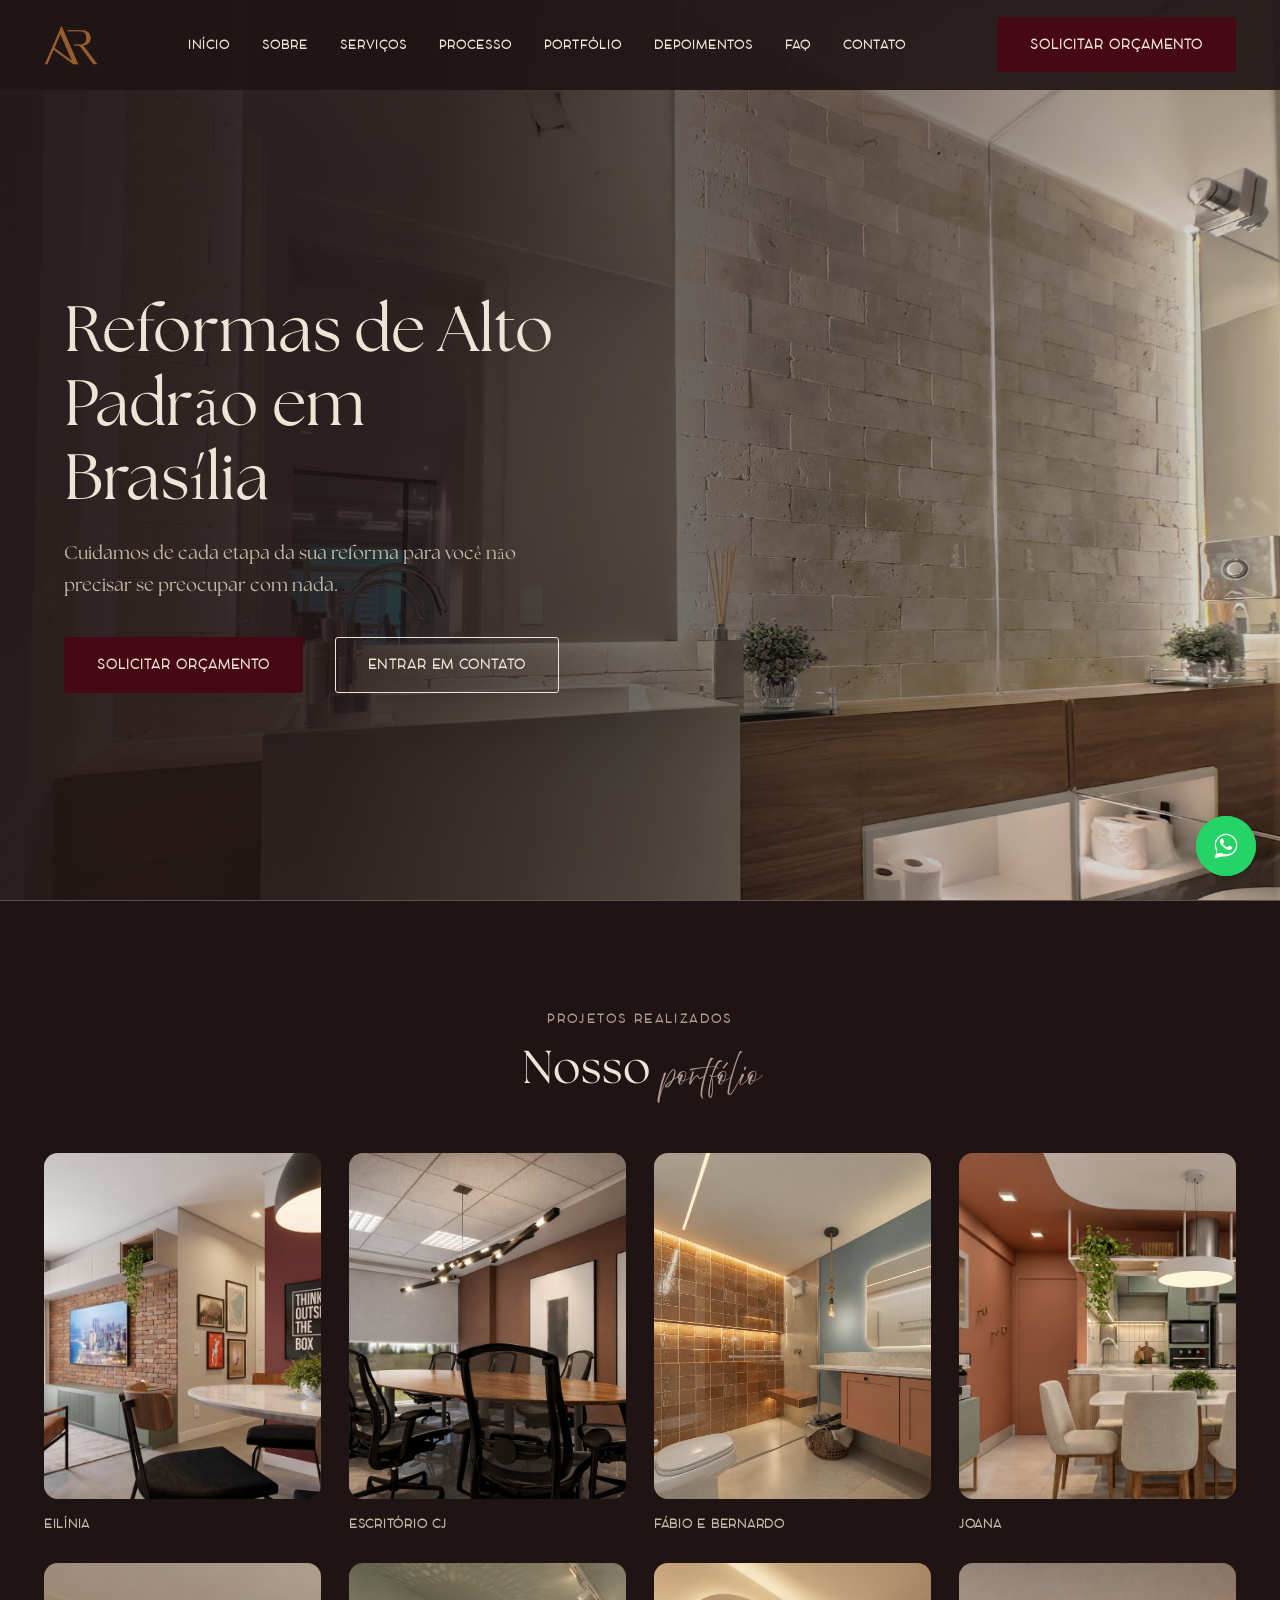
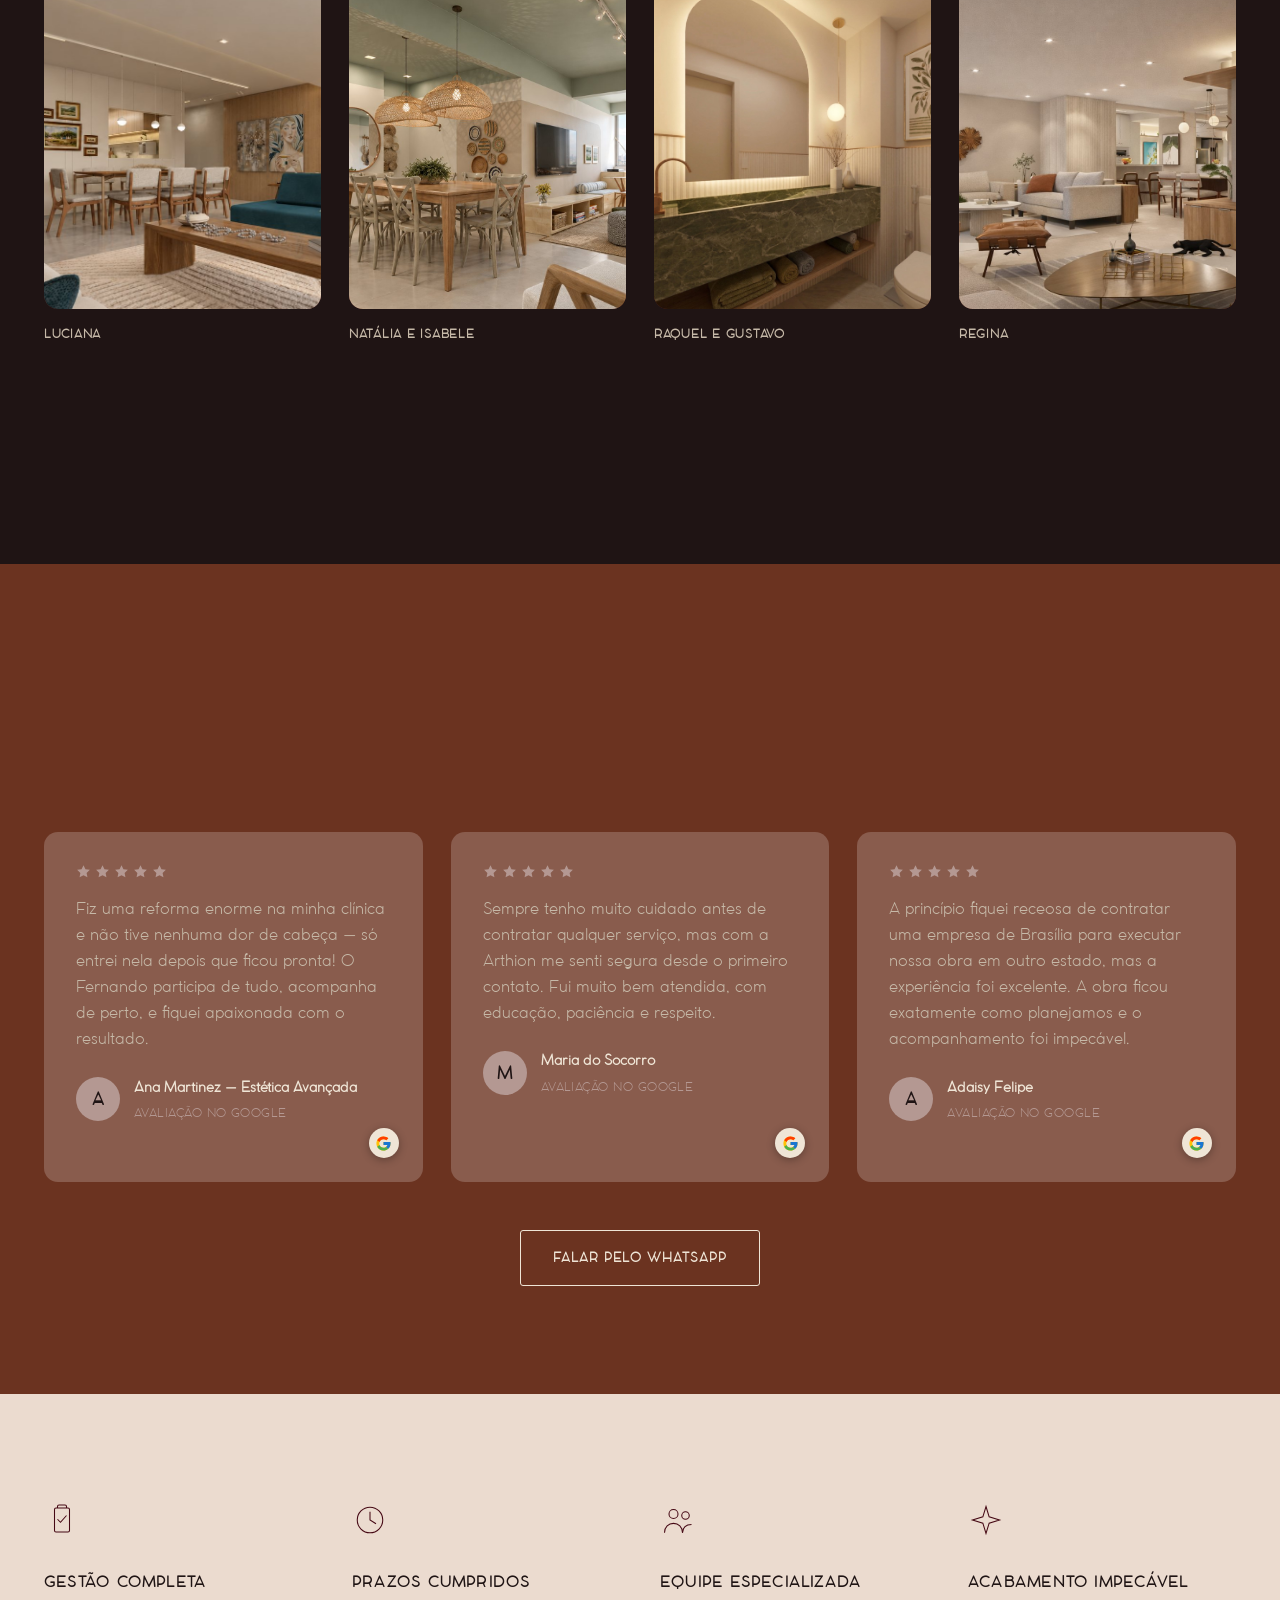
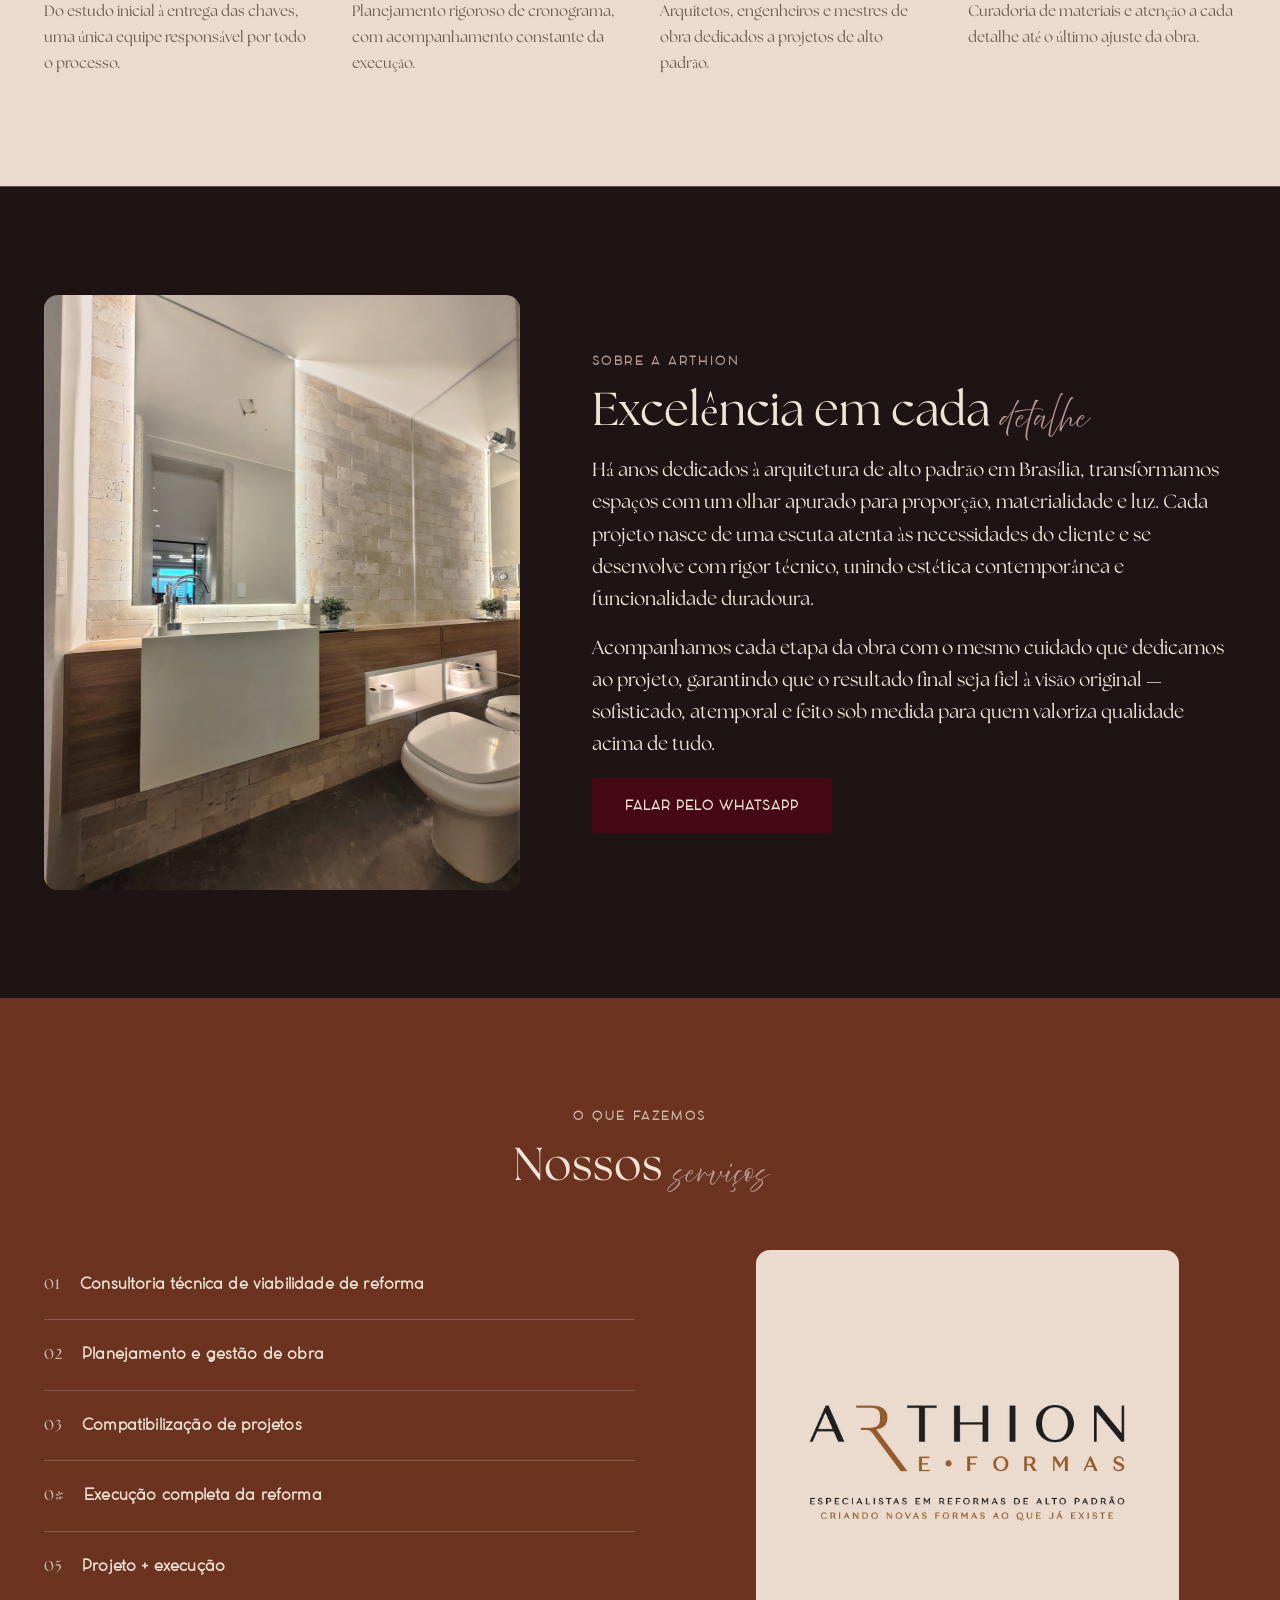
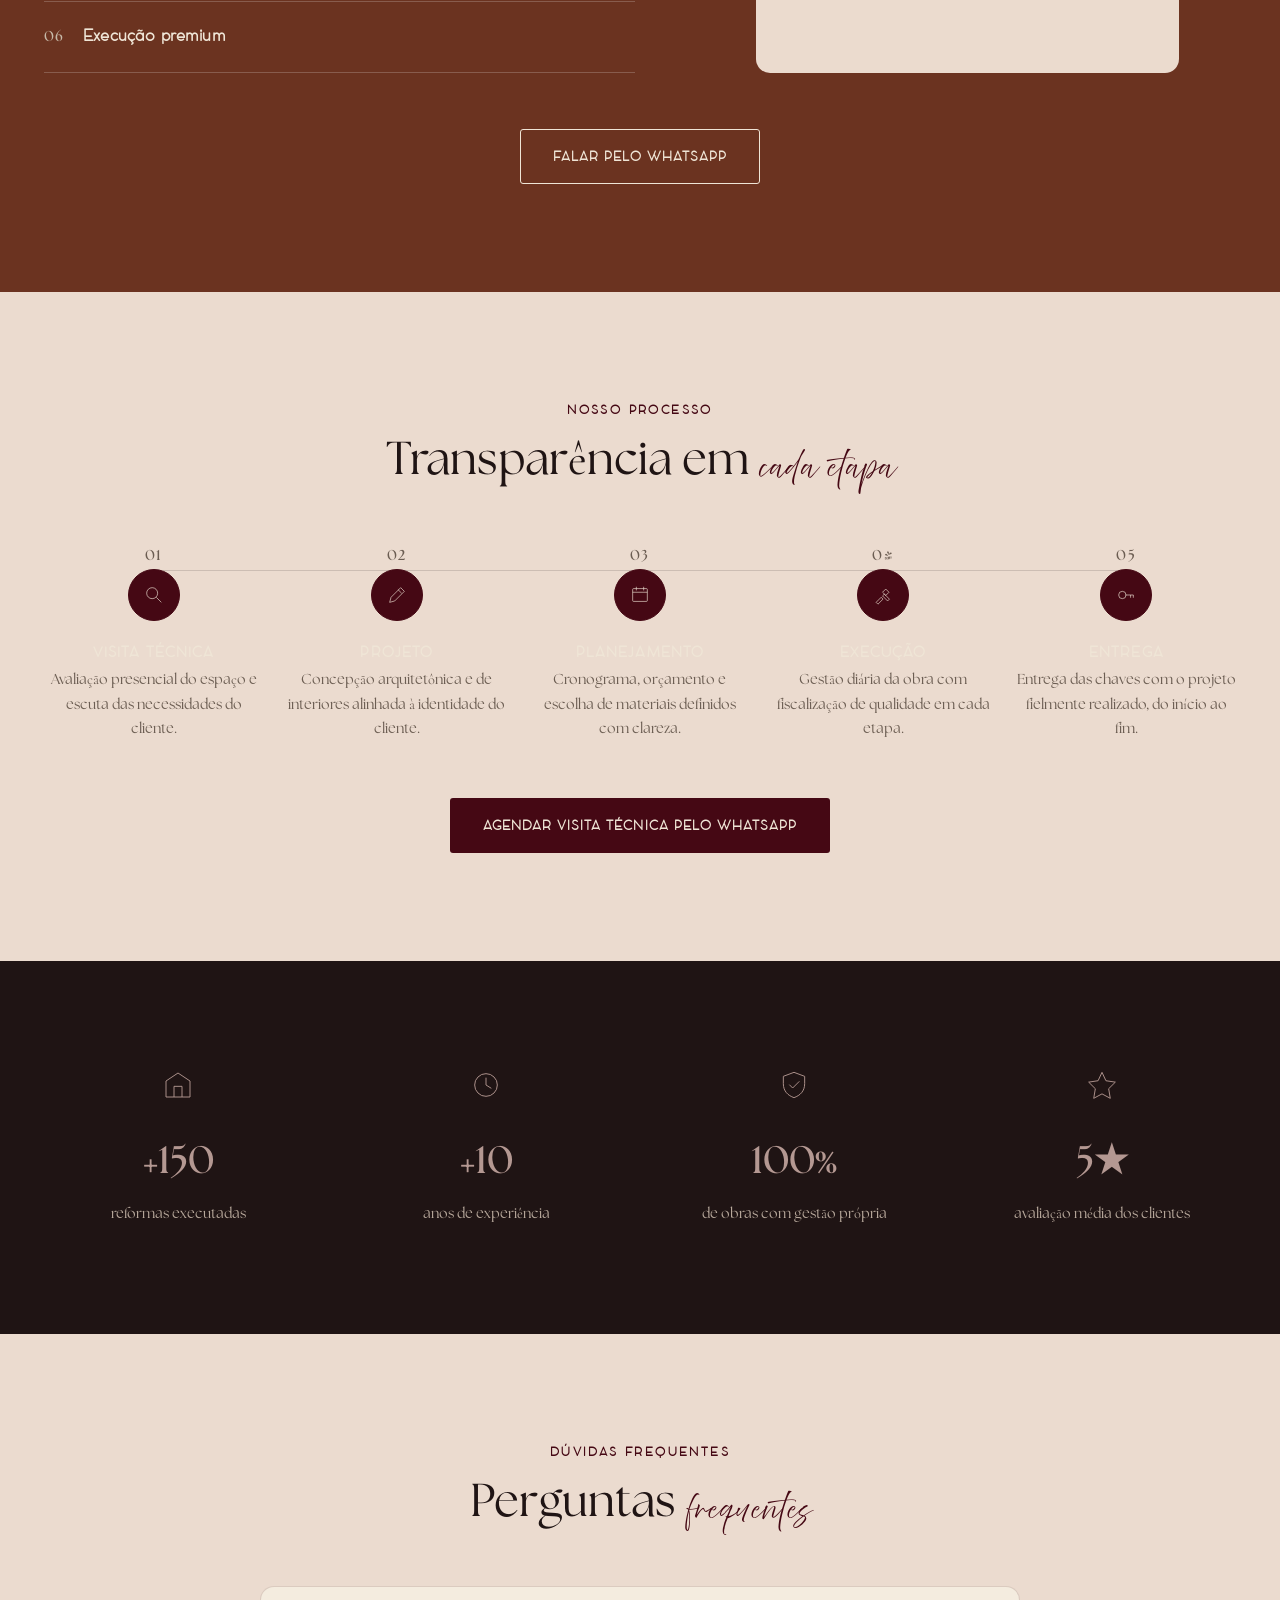
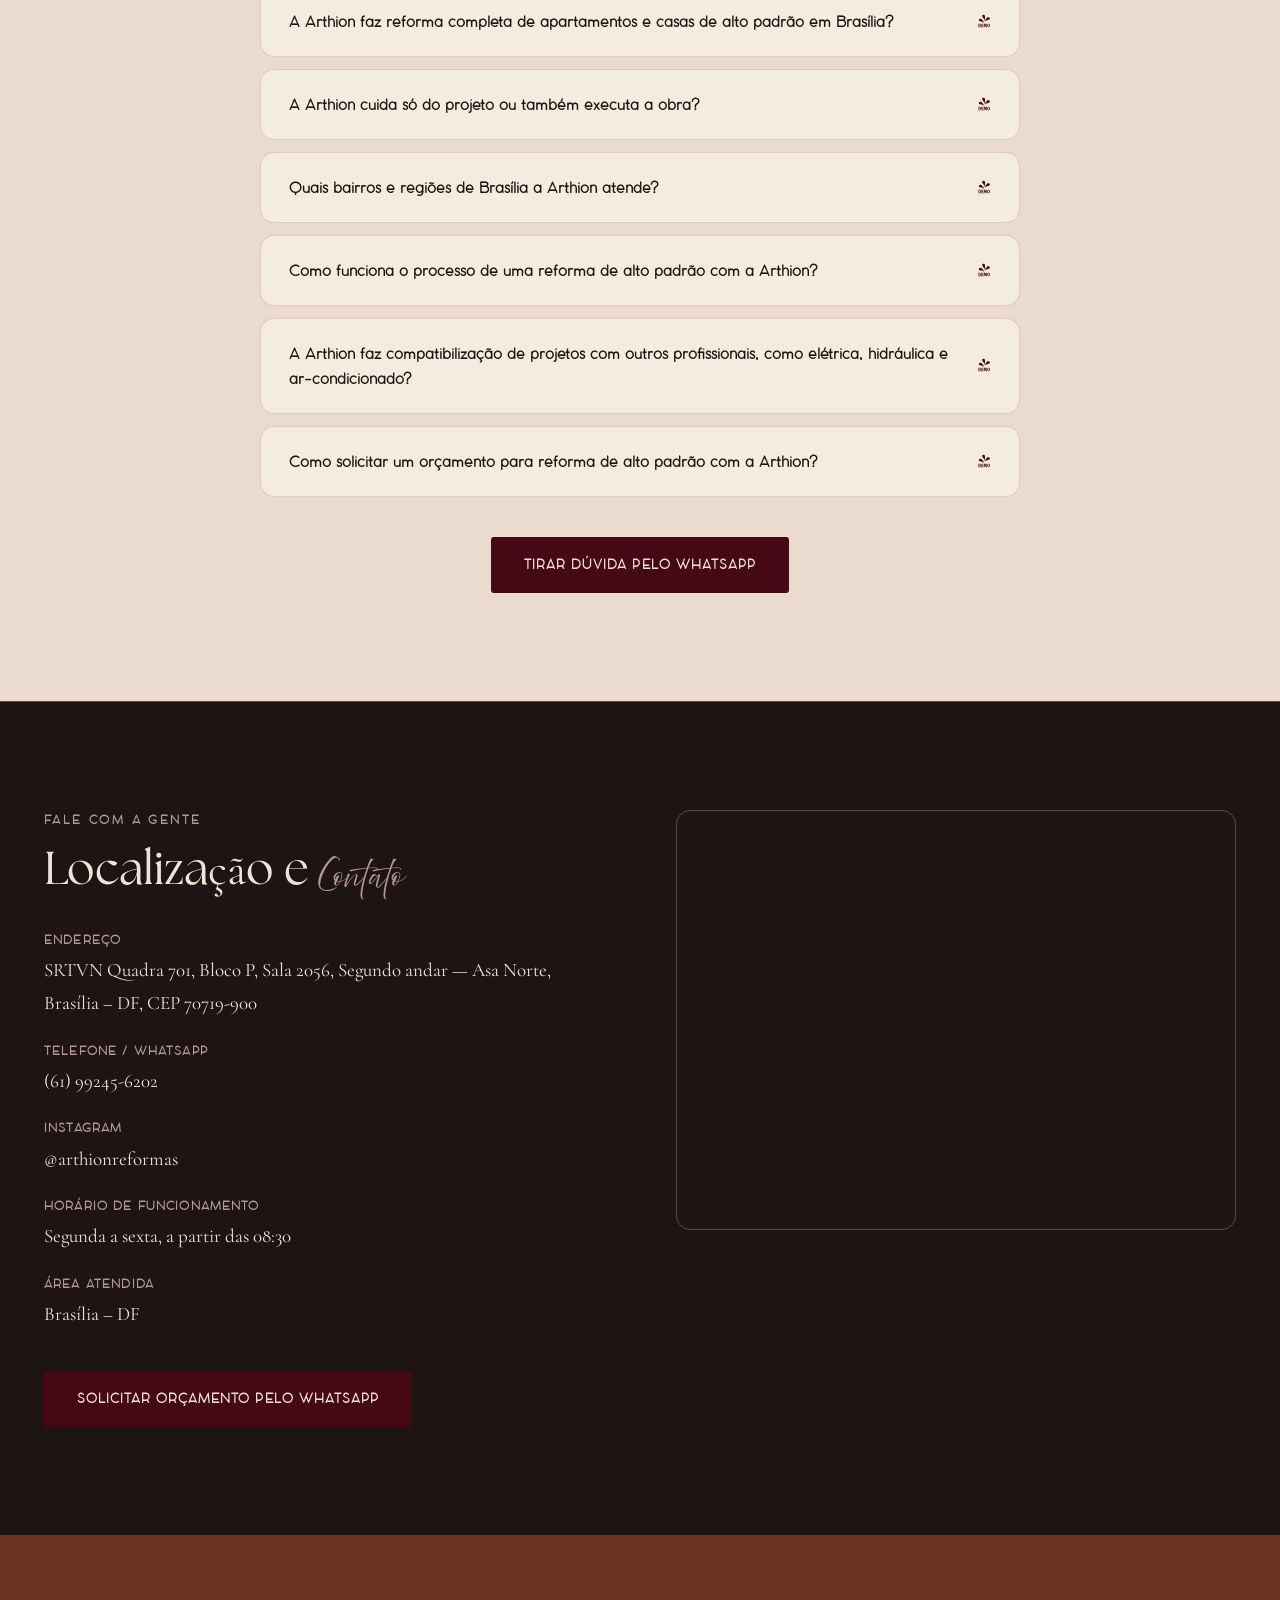
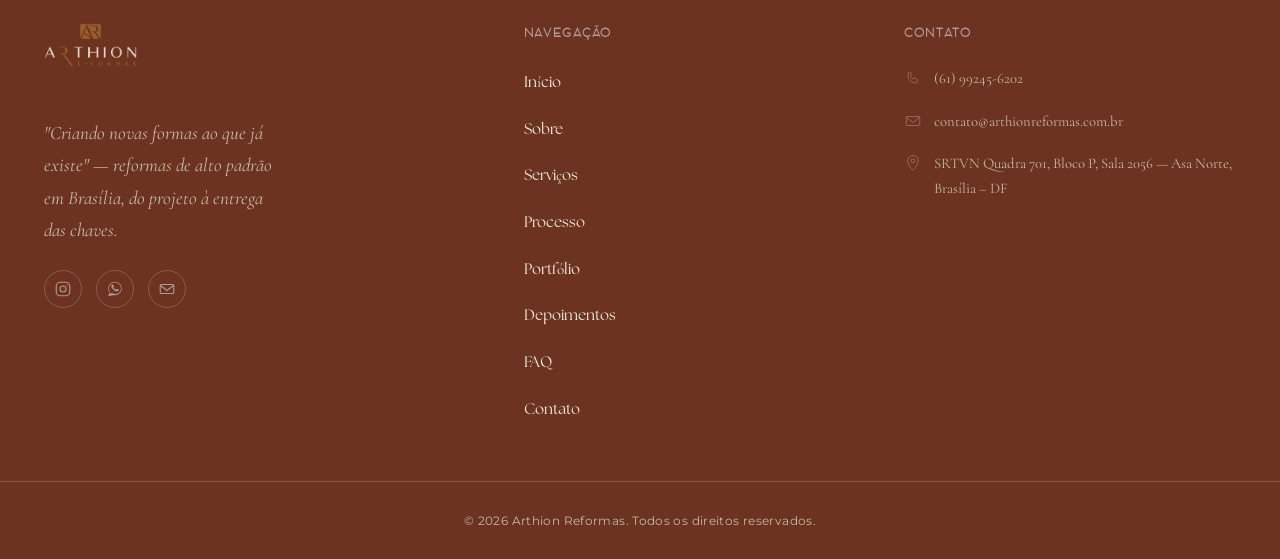
==== commit d4d4849e: "Redesenha os cards de depoimento com avatar, estrelas e selo do Google Troca a grande aspa decorativ" ====
--- a/index.html
+++ b/index.html
@@ -333,21 +333,72 @@
 
       <div class="testimonials" id="testimonialsTrack">
         <blockquote class="testimonial reveal">
-          <span class="testimonial__mark" aria-hidden="true">"</span>
+          <div class="testimonial__stars" aria-hidden="true">
+            <svg viewBox="0 0 20 20"><path d="M10 1.5l2.6 5.46 5.9.74-4.35 4.2 1.12 5.9L10 14.9l-5.27 2.9 1.12-5.9L1.5 7.7l5.9-.74L10 1.5z"/></svg>
+            <svg viewBox="0 0 20 20"><path d="M10 1.5l2.6 5.46 5.9.74-4.35 4.2 1.12 5.9L10 14.9l-5.27 2.9 1.12-5.9L1.5 7.7l5.9-.74L10 1.5z"/></svg>
+            <svg viewBox="0 0 20 20"><path d="M10 1.5l2.6 5.46 5.9.74-4.35 4.2 1.12 5.9L10 14.9l-5.27 2.9 1.12-5.9L1.5 7.7l5.9-.74L10 1.5z"/></svg>
+            <svg viewBox="0 0 20 20"><path d="M10 1.5l2.6 5.46 5.9.74-4.35 4.2 1.12 5.9L10 14.9l-5.27 2.9 1.12-5.9L1.5 7.7l5.9-.74L10 1.5z"/></svg>
+            <svg viewBox="0 0 20 20"><path d="M10 1.5l2.6 5.46 5.9.74-4.35 4.2 1.12 5.9L10 14.9l-5.27 2.9 1.12-5.9L1.5 7.7l5.9-.74L10 1.5z"/></svg>
+          </div>
           <p class="testimonial__quote">Fiz uma reforma enorme na minha clínica e não tive nenhuma dor de cabeça — só entrei nela depois que ficou pronta! O Fernando participa de tudo, acompanha de perto, e fiquei apaixonada com o resultado.</p>
-          <footer class="testimonial__author">Ana Martinez — Estética Avançada<span>Avaliação no Google</span></footer>
+          <footer class="testimonial__author">
+            <span class="testimonial__avatar" aria-hidden="true">A</span>
+            <span class="testimonial__author-text">Ana Martinez — Estética Avançada<span>Avaliação no Google</span></span>
+          </footer>
+          <span class="testimonial__google-badge" aria-hidden="true" title="Avaliação no Google">
+            <svg viewBox="0 0 48 48">
+              <path fill="#FFC107" d="M43.611,20.083H42V20H24v8h11.303c-1.649,4.657-6.08,8-11.303,8c-6.627,0-12-5.373-12-12c0-6.627,5.373-12,12-12c3.059,0,5.842,1.154,7.961,3.039l5.657-5.657C34.046,6.053,29.268,4,24,4C12.955,4,4,12.955,4,24c0,11.045,8.955,20,20,20c11.045,0,20-8.955,20-20C44,22.659,43.862,21.35,43.611,20.083z"/>
+              <path fill="#FF3D00" d="M6.306,14.691l6.571,4.819C14.655,15.108,18.961,12,24,12c3.059,0,5.842,1.154,7.961,3.039l5.657-5.657C34.046,6.053,29.268,4,24,4C16.318,4,9.656,8.337,6.306,14.691z"/>
+              <path fill="#4CAF50" d="M24,44c5.166,0,9.86-1.977,13.409-5.192l-6.19-5.238C29.211,35.091,26.715,36,24,36c-5.202,0-9.619-3.317-11.283-7.946l-6.522,5.025C9.505,39.556,16.227,44,24,44z"/>
+              <path fill="#1976D2" d="M43.611,20.083H42V20H24v8h11.303c-0.792,2.237-2.231,4.166-4.087,5.571c0.001-0.001,0.002-0.001,0.003-0.002l6.19,5.238C36.971,39.205,44,34,44,24C44,22.659,43.862,21.35,43.611,20.083z"/>
+            </svg>
+          </span>
         </blockquote>
 
         <blockquote class="testimonial reveal">
-          <span class="testimonial__mark" aria-hidden="true">"</span>
+          <div class="testimonial__stars" aria-hidden="true">
+            <svg viewBox="0 0 20 20"><path d="M10 1.5l2.6 5.46 5.9.74-4.35 4.2 1.12 5.9L10 14.9l-5.27 2.9 1.12-5.9L1.5 7.7l5.9-.74L10 1.5z"/></svg>
+            <svg viewBox="0 0 20 20"><path d="M10 1.5l2.6 5.46 5.9.74-4.35 4.2 1.12 5.9L10 14.9l-5.27 2.9 1.12-5.9L1.5 7.7l5.9-.74L10 1.5z"/></svg>
+            <svg viewBox="0 0 20 20"><path d="M10 1.5l2.6 5.46 5.9.74-4.35 4.2 1.12 5.9L10 14.9l-5.27 2.9 1.12-5.9L1.5 7.7l5.9-.74L10 1.5z"/></svg>
+            <svg viewBox="0 0 20 20"><path d="M10 1.5l2.6 5.46 5.9.74-4.35 4.2 1.12 5.9L10 14.9l-5.27 2.9 1.12-5.9L1.5 7.7l5.9-.74L10 1.5z"/></svg>
+            <svg viewBox="0 0 20 20"><path d="M10 1.5l2.6 5.46 5.9.74-4.35 4.2 1.12 5.9L10 14.9l-5.27 2.9 1.12-5.9L1.5 7.7l5.9-.74L10 1.5z"/></svg>
+          </div>
           <p class="testimonial__quote">Sempre tenho muito cuidado antes de contratar qualquer serviço, mas com a Arthion me senti segura desde o primeiro contato. Fui muito bem atendida, com educação, paciência e respeito.</p>
-          <footer class="testimonial__author">Maria do Socorro<span>Avaliação no Google</span></footer>
+          <footer class="testimonial__author">
+            <span class="testimonial__avatar" aria-hidden="true">M</span>
+            <span class="testimonial__author-text">Maria do Socorro<span>Avaliação no Google</span></span>
+          </footer>
+          <span class="testimonial__google-badge" aria-hidden="true" title="Avaliação no Google">
+            <svg viewBox="0 0 48 48">
+              <path fill="#FFC107" d="M43.611,20.083H42V20H24v8h11.303c-1.649,4.657-6.08,8-11.303,8c-6.627,0-12-5.373-12-12c0-6.627,5.373-12,12-12c3.059,0,5.842,1.154,7.961,3.039l5.657-5.657C34.046,6.053,29.268,4,24,4C12.955,4,4,12.955,4,24c0,11.045,8.955,20,20,20c11.045,0,20-8.955,20-20C44,22.659,43.862,21.35,43.611,20.083z"/>
+              <path fill="#FF3D00" d="M6.306,14.691l6.571,4.819C14.655,15.108,18.961,12,24,12c3.059,0,5.842,1.154,7.961,3.039l5.657-5.657C34.046,6.053,29.268,4,24,4C16.318,4,9.656,8.337,6.306,14.691z"/>
+              <path fill="#4CAF50" d="M24,44c5.166,0,9.86-1.977,13.409-5.192l-6.19-5.238C29.211,35.091,26.715,36,24,36c-5.202,0-9.619-3.317-11.283-7.946l-6.522,5.025C9.505,39.556,16.227,44,24,44z"/>
+              <path fill="#1976D2" d="M43.611,20.083H42V20H24v8h11.303c-0.792,2.237-2.231,4.166-4.087,5.571c0.001-0.001,0.002-0.001,0.003-0.002l6.19,5.238C36.971,39.205,44,34,44,24C44,22.659,43.862,21.35,43.611,20.083z"/>
+            </svg>
+          </span>
         </blockquote>
 
         <blockquote class="testimonial reveal">
-          <span class="testimonial__mark" aria-hidden="true">"</span>
+          <div class="testimonial__stars" aria-hidden="true">
+            <svg viewBox="0 0 20 20"><path d="M10 1.5l2.6 5.46 5.9.74-4.35 4.2 1.12 5.9L10 14.9l-5.27 2.9 1.12-5.9L1.5 7.7l5.9-.74L10 1.5z"/></svg>
+            <svg viewBox="0 0 20 20"><path d="M10 1.5l2.6 5.46 5.9.74-4.35 4.2 1.12 5.9L10 14.9l-5.27 2.9 1.12-5.9L1.5 7.7l5.9-.74L10 1.5z"/></svg>
+            <svg viewBox="0 0 20 20"><path d="M10 1.5l2.6 5.46 5.9.74-4.35 4.2 1.12 5.9L10 14.9l-5.27 2.9 1.12-5.9L1.5 7.7l5.9-.74L10 1.5z"/></svg>
+            <svg viewBox="0 0 20 20"><path d="M10 1.5l2.6 5.46 5.9.74-4.35 4.2 1.12 5.9L10 14.9l-5.27 2.9 1.12-5.9L1.5 7.7l5.9-.74L10 1.5z"/></svg>
+            <svg viewBox="0 0 20 20"><path d="M10 1.5l2.6 5.46 5.9.74-4.35 4.2 1.12 5.9L10 14.9l-5.27 2.9 1.12-5.9L1.5 7.7l5.9-.74L10 1.5z"/></svg>
+          </div>
           <p class="testimonial__quote">A princípio fiquei receosa de contratar uma empresa de Brasília para executar nossa obra em outro estado, mas a experiência foi excelente. A obra ficou exatamente como planejamos e o acompanhamento foi impecável.</p>
-          <footer class="testimonial__author">Adaisy Felipe<span>Avaliação no Google</span></footer>
+          <footer class="testimonial__author">
+            <span class="testimonial__avatar" aria-hidden="true">A</span>
+            <span class="testimonial__author-text">Adaisy Felipe<span>Avaliação no Google</span></span>
+          </footer>
+          <span class="testimonial__google-badge" aria-hidden="true" title="Avaliação no Google">
+            <svg viewBox="0 0 48 48">
+              <path fill="#FFC107" d="M43.611,20.083H42V20H24v8h11.303c-1.649,4.657-6.08,8-11.303,8c-6.627,0-12-5.373-12-12c0-6.627,5.373-12,12-12c3.059,0,5.842,1.154,7.961,3.039l5.657-5.657C34.046,6.053,29.268,4,24,4C12.955,4,4,12.955,4,24c0,11.045,8.955,20,20,20c11.045,0,20-8.955,20-20C44,22.659,43.862,21.35,43.611,20.083z"/>
+              <path fill="#FF3D00" d="M6.306,14.691l6.571,4.819C14.655,15.108,18.961,12,24,12c3.059,0,5.842,1.154,7.961,3.039l5.657-5.657C34.046,6.053,29.268,4,24,4C16.318,4,9.656,8.337,6.306,14.691z"/>
+              <path fill="#4CAF50" d="M24,44c5.166,0,9.86-1.977,13.409-5.192l-6.19-5.238C29.211,35.091,26.715,36,24,36c-5.202,0-9.619-3.317-11.283-7.946l-6.522,5.025C9.505,39.556,16.227,44,24,44z"/>
+              <path fill="#1976D2" d="M43.611,20.083H42V20H24v8h11.303c-0.792,2.237-2.231,4.166-4.087,5.571c0.001-0.001,0.002-0.001,0.003-0.002l6.19,5.238C36.971,39.205,44,34,44,24C44,22.659,43.862,21.35,43.611,20.083z"/>
+            </svg>
+          </span>
         </blockquote>
       </div>
 
--- a/css/style.min.css
+++ b/css/style.min.css
@@ -1 +1 @@
-@font-face{font-family:'The Seasons';src:url('../fonts/the-seasons/TheSeasons-Regular.woff2') format('woff2');font-weight:400;font-style:normal;font-display:swap}@font-face{font-family:'The Seasons';src:url('../fonts/the-seasons/TheSeasons-Italic.woff2') format('woff2');font-weight:400;font-style:italic;font-display:swap}@font-face{font-family:'The Seasons';src:url('../fonts/the-seasons/TheSeasons-Light.woff2') format('woff2');font-weight:300;font-style:normal;font-display:swap}@font-face{font-family:'The Seasons';src:url('../fonts/the-seasons/TheSeasons-LightItalic.woff2') format('woff2');font-weight:300;font-style:italic;font-display:swap}@font-face{font-family:'The Seasons';src:url('../fonts/the-seasons/TheSeasons-Bold.woff2') format('woff2');font-weight:700;font-style:normal;font-display:swap}@font-face{font-family:'The Seasons';src:url('../fonts/the-seasons/TheSeasons-BoldItalic.woff2') format('woff2');font-weight:700;font-style:italic;font-display:swap}@font-face{font-family:'Cocomat Pro';src:url('../fonts/cocomat-pro/CocomatPro-UltraLight.woff2') format('woff2');font-weight:200;font-style:normal;font-display:swap}@font-face{font-family:'Cocomat Pro';src:url('../fonts/cocomat-pro/CocomatPro-Light.woff2') format('woff2');font-weight:300;font-style:normal;font-display:swap}@font-face{font-family:'Above the Beyond Script';src:url('../fonts/above-the-beyond-script/AboveTheBeyond-Script.woff2') format('woff2');font-weight:400;font-style:normal;font-display:swap}:root{--cor-creme:#EFE5D6;--cor-creme-claro:#F4ECDF;--cor-cafe:#1f1414;--cor-cafe-card:#6b3320;--cor-cafe-elevado:color-mix(in srgb, var(--cor-cafe-card) 80%, white 20%);--cor-cobre:#450814;--cor-cobre-claro:color-mix(in srgb, var(--cor-cobre) 35%, var(--texto-claro) 65%);--cor-cobre-hover:color-mix(in srgb, var(--cor-cobre) 85%, black 15%);--texto-escuro:#1f1414;--texto-claro:#EFE5D6;--texto-suave-escuro:#B8A99C;--texto-suave-claro:#C6B9A8;--borda-sutil:rgba(180, 152, 146, 0.4);--divisor-secao:rgba(235, 219, 207, 0.3);--whatsapp-green:#25D366;--font-title:'The Seasons','Cormorant Garamond',serif;--font-subtitle:'Cocomat Pro','Montserrat',sans-serif;--font-body:'The Seasons','Cormorant Garamond',serif;--font-detail:'Above the Beyond Script','Alex Brush',cursive;--container-w:1240px;--header-h:90px;--radius-sm:3px;--radius-md:14px;--ease:0.25s ease}*,::after,::before{box-sizing:border-box}html{scroll-behavior:smooth}body{margin:0;background:var(--cor-cafe);color:var(--texto-claro);font-family:var(--font-body);font-size:19px;line-height:1.7;-webkit-font-smoothing:antialiased}img{max-width:100%;display:block}h1,h2,h3{font-family:var(--font-title);font-weight:400;color:var(--texto-claro);line-height:1.15;margin:0 0 1rem}p{margin:0 0 1rem}a{color:inherit;text-decoration:none}ul{list-style:none;margin:0;padding:0}button{font:inherit;cursor:pointer}.container{max-width:var(--container-w);margin:0 auto;padding:0 24px}section[id]{scroll-margin-top:var(--header-h)}.eyebrow{display:block;font-family:var(--font-subtitle);font-size:.75rem;font-weight:600;letter-spacing:.2em;text-transform:uppercase;color:var(--cor-cobre-claro);margin:0 0 .9rem}.eyebrow--light{color:var(--cor-cobre-claro)}.section__title{font-size:clamp(2rem, 3.6vw, 3rem)}.section__title--light{color:var(--texto-claro)}.hero__title em,.section__title em{font-family:var(--font-detail);font-size:.55em;font-style:normal;color:var(--cor-cobre-claro)}.section{padding:108px 0}.section--divider{border-top:1px solid var(--divisor-secao)}.section--dark{background:var(--cor-cafe-card);color:var(--texto-claro)}.section--dark p{color:var(--texto-suave-claro)}.section--claro,.section--dark.section--claro{background:#ebdbcf;color:var(--texto-escuro)}.section--claro .icon{color:var(--cor-cobre)}.section--claro h1,.section--claro h2,.section--claro h3{color:var(--texto-escuro)}.section--claro .eyebrow,.section--claro .hero__title em,.section--claro .section__title em{color:var(--cor-cobre)}.section--claro .differential h3{color:var(--texto-escuro)}.section--claro .differential p,.section--claro .process-step p{color:#6b5d52}.section--claro .process-step__number{color:#6b5d52}.section--claro .process-step__circle{background:var(--cor-cobre);border-color:var(--cor-cobre)}.section--claro .process-step__circle .icon{color:var(--texto-claro)}.section--claro .process::before{background:rgba(31,20,20,.15)}.section__head{max-width:640px;margin:0 auto 56px;text-align:center}.section__head--split{display:flex;align-items:flex-end;justify-content:space-between;gap:24px;text-align:left;max-width:none;margin:0 0 56px}.skip-link{position:absolute;left:-9999px;top:0;background:var(--cor-cafe);color:var(--texto-claro);padding:12px 20px;z-index:999}.skip-link:focus{left:16px;top:16px}a:focus-visible,button:focus-visible{outline:2px solid var(--cor-cobre-claro);outline-offset:3px}.btn{display:inline-block;padding:16px 32px;font-family:var(--font-subtitle);font-size:.8rem;font-weight:600;letter-spacing:.08em;text-transform:uppercase;border:1px solid transparent;border-radius:var(--radius-sm);transition:background var(--ease),color var(--ease),border-color var(--ease)}.btn--primary{background:var(--cor-cobre);color:var(--cor-creme)}.btn--primary:hover{background:var(--cor-cobre-hover)}.btn--outline{background:0 0;border-color:var(--texto-claro);color:var(--texto-claro)}.btn--outline:hover{background:var(--texto-claro);color:var(--texto-escuro)}.link-arrow{display:inline-flex;align-items:center;gap:8px;font-family:var(--font-subtitle);font-size:.8rem;font-weight:600;letter-spacing:.08em;text-transform:uppercase;color:var(--cor-cobre-claro);white-space:nowrap;transition:gap var(--ease),color var(--ease)}.link-arrow:hover{gap:12px;color:var(--texto-claro)}.img-placeholder{position:relative;overflow:hidden;background:color-mix(in srgb,var(--cor-cobre) 30%,var(--cor-cafe-card));border-radius:var(--radius-md)}.img-placeholder img{position:absolute;inset:0;width:100%;height:100%;object-fit:cover}.img-placeholder__label{position:absolute;inset:0;display:flex;align-items:center;justify-content:center;text-align:center;padding:1.5rem;font-family:var(--font-subtitle);font-size:.75rem;letter-spacing:.08em;text-transform:uppercase;color:var(--texto-claro)}.icon{color:var(--cor-cobre-claro);stroke-width:1.4}.header{position:fixed;top:0;left:0;right:0;z-index:100;height:var(--header-h);background:rgba(31,20,20,.9);border-bottom:1px solid transparent;transition:background var(--ease),border-color var(--ease),backdrop-filter var(--ease)}.header.is-scrolled{background:rgba(31,20,20,.96);backdrop-filter:blur(10px);border-bottom-color:var(--borda-sutil)}.header__inner{height:100%;display:flex;align-items:center;justify-content:space-between;gap:24px}.header__logo img{height:40px;width:auto}.nav__list{display:flex;gap:32px}.nav__link{font-family:var(--font-subtitle);font-size:.78rem;font-weight:600;letter-spacing:.08em;text-transform:uppercase;padding:4px 0;border-bottom:1px solid transparent;transition:border-color var(--ease),color var(--ease)}.nav__link:hover{color:var(--cor-cobre-claro);border-bottom-color:var(--cor-cobre)}.header__cta{flex-shrink:0}.hamburger{display:none;flex-direction:column;justify-content:center;gap:5px;width:40px;height:40px;background:0 0;border:none;padding:0}.hamburger span{display:block;height:1px;background:var(--texto-claro);transition:transform var(--ease),opacity var(--ease)}.hamburger[aria-expanded=true] span:first-child{transform:translateY(6px) rotate(45deg)}.hamburger[aria-expanded=true] span:nth-child(2){opacity:0}.hamburger[aria-expanded=true] span:nth-child(3){transform:translateY(-6px) rotate(-45deg)}.hero{position:relative;display:flex;align-items:center;min-height:100vh;padding-top:var(--header-h);overflow:hidden}.hero__bg{position:absolute;inset:0;z-index:0}.hero__bg img{width:100%;height:100%;object-fit:cover;object-position:center 30%}.hero__overlay{position:absolute;inset:0;z-index:1;background:linear-gradient(100deg, rgba(31, 20, 20, .95) 0%, rgba(31, 20, 20, .88) 32%, rgba(31, 20, 20, .55) 58%, rgba(31, 20, 20, .18) 82%)}.hero__col{position:relative;z-index:2;display:flex;flex-direction:column;justify-content:center;max-width:640px;padding:64px 5vw}.hero__title{font-size:clamp(2.6rem, 5vw, 4rem);margin-bottom:1.25rem}.hero__subtitle{max-width:460px;color:var(--texto-suave-claro);font-size:1.15rem;margin-bottom:2.25rem}.hero__actions{display:flex;align-items:center;flex-wrap:wrap;gap:32px}.differentials{display:grid;grid-template-columns:repeat(4,1fr);gap:40px}.differential{text-align:left}.differential .icon{width:36px;height:36px;margin-bottom:1.5rem}.differential h3{font-family:var(--font-subtitle);font-size:.95rem;font-weight:600;letter-spacing:.08em;text-transform:uppercase;color:var(--texto-claro);margin-bottom:.6rem}.differential p{font-size:.95rem;margin:0}.about{display:grid;grid-template-columns:0.85fr 1.15fr;gap:72px;align-items:center}.services-grid{display:grid;grid-template-columns:1.1fr 1fr;gap:64px;align-items:stretch}.services{display:flex;flex-direction:column}.service{display:flex;align-items:baseline;gap:20px;padding:22px 0;border-bottom:1px solid var(--borda-sutil)}.service__number{font-family:var(--font-title);font-weight:700;font-size:.9rem;letter-spacing:.04em;color:var(--cor-cobre-claro);margin:0;flex-shrink:0}.service h3{font-family:var(--font-subtitle);font-size:1.02rem;font-weight:600;letter-spacing:.01em;line-height:1.4;color:var(--texto-claro);margin:0}.services__media{aspect-ratio:1/1;height:100%;width:auto;justify-self:center}.services__cta{margin-top:56px;text-align:center}.process{position:relative;display:grid;grid-template-columns:repeat(5,1fr);gap:24px}.process::before{content:'';position:absolute;top:26px;left:10%;right:10%;height:1px;background:var(--borda-sutil)}.process-step{position:relative;text-align:center;padding-top:0}.process-step__number{font-family:var(--font-title);font-size:.8rem;font-weight:700;letter-spacing:.1em;color:var(--texto-suave-escuro);margin-bottom:.9rem}.process-step__circle{position:relative;z-index:1;width:52px;height:52px;margin:0 auto 1.5rem;display:flex;align-items:center;justify-content:center;border-radius:50%;background:var(--cor-cafe-card);border:1px solid var(--borda-sutil)}.process-step__circle .icon{width:22px;height:22px}.process-step h3{font-family:var(--font-subtitle);font-size:.85rem;font-weight:600;letter-spacing:.08em;text-transform:uppercase;color:var(--texto-claro);margin-bottom:.5rem}.process-step p{font-size:.9rem;color:var(--texto-suave-escuro);margin:0}.process__cta{margin-top:56px;text-align:center}.portfolio{display:grid;grid-template-columns:repeat(4,1fr);gap:28px}.portfolio-item{display:block;margin:0}.portfolio-item .img-placeholder{cursor:pointer}.portfolio-item .img-placeholder img{transition:transform .5s ease}.portfolio-item:hover .img-placeholder img{transform:scale(1.05)}.portfolio-item__overlay{position:absolute;inset:0;display:flex;align-items:flex-end;padding:20px;background:linear-gradient(180deg,transparent 50%,rgba(42,29,24,.9) 100%);color:var(--texto-claro);font-family:var(--font-subtitle);font-size:.85rem;letter-spacing:.04em;opacity:0;transition:opacity var(--ease)}.portfolio-item:hover .portfolio-item__overlay{opacity:1}.portfolio-item__name{margin:.9rem 0 0;font-family:var(--font-subtitle);font-size:.78rem;font-weight:600;letter-spacing:.06em;text-transform:uppercase;color:var(--texto-suave-claro);transition:color var(--ease)}.portfolio-item:hover .portfolio-item__name{color:var(--texto-claro)}.portfolio__cta{margin-top:56px;display:flex;justify-content:center;flex-wrap:wrap;gap:20px}.page-banner{padding:calc(var(--header-h) + 72px) 0 72px;background:var(--cor-cafe-card);text-align:center}.page-banner .eyebrow{text-align:center}.page-banner__title{max-width:760px;margin:0 auto}.page-banner__subtitle{max-width:620px;margin:0 auto;color:var(--texto-suave-claro);font-size:1.05rem}.project-jumplinks{display:flex;flex-wrap:wrap;justify-content:center;gap:12px;margin-top:36px}.project-jumplinks a{font-family:var(--font-subtitle);font-size:.75rem;font-weight:600;letter-spacing:.06em;text-transform:uppercase;padding:10px 22px;border:1px solid var(--borda-sutil);border-radius:999px;color:var(--texto-suave-claro);transition:background var(--ease),color var(--ease),border-color var(--ease)}.project-jumplinks a:hover{background:var(--cor-cobre);border-color:var(--cor-cobre);color:var(--cor-creme)}.project-block__head{max-width:720px;margin:0 auto 40px;text-align:center}.project-block__desc{color:var(--texto-suave-claro);font-size:1.05rem}.section--claro .project-block__desc{color:#6b5d52}.project-gallery{columns:3;column-gap:20px}.project-gallery a{display:block;margin-bottom:20px;break-inside:avoid;border-radius:var(--radius-md);overflow:hidden}.project-gallery img{width:100%;height:auto;display:block;transition:transform .5s ease}.project-gallery a:hover img{transform:scale(1.03)}.project-back{text-align:center}.stats{display:grid;grid-template-columns:repeat(4,1fr);gap:40px;text-align:center}.stat .icon{width:32px;height:32px;margin-bottom:1rem}.stat__number{display:block;font-family:var(--font-title);font-size:clamp(2rem, 3vw, 2.6rem);font-weight:700;color:var(--cor-cobre-claro);margin-bottom:.5rem}.stat__number .num-symbol{font-family:'Cormorant Garamond',serif}.stat p{font-size:.9rem;color:var(--texto-suave-escuro);margin:0}.testimonials-nav{display:flex;gap:12px}.testimonials-nav__btn{display:flex;align-items:center;justify-content:center;width:40px;height:40px;border-radius:50%;border:1px solid var(--borda-sutil);color:var(--cor-cobre-claro);background:0 0;transition:background var(--ease),border-color var(--ease)}.testimonials-nav__btn:hover{background:var(--cor-cafe-elevado);border-color:var(--cor-cobre)}.testimonials{display:flex;gap:28px;overflow-x:auto;scroll-snap-type:x mandatory;scrollbar-width:none}.testimonials::-webkit-scrollbar{display:none}.testimonials__cta{margin-top:48px;text-align:center}.testimonial{flex:0 0 calc((100% - 56px)/ 3);scroll-snap-align:start;margin:0;padding:40px 32px;background:var(--cor-cafe-elevado);border-radius:var(--radius-md)}.testimonial__mark{font-family:var(--font-detail);font-size:3rem;line-height:1;color:var(--cor-cobre-claro);margin-bottom:.5rem;display:block}.testimonial__quote{font-family:var(--font-subtitle);font-style:normal;font-size:1.02rem;line-height:1.6;color:var(--texto-claro)}.testimonial__author{margin-top:1.5rem;font-family:var(--font-subtitle);font-size:.78rem;font-weight:600;letter-spacing:.06em;text-transform:uppercase;color:var(--texto-suave-claro)}.testimonial__author span{display:block;margin-top:.3rem;font-weight:500;color:var(--cor-cobre-claro)}.faq-list{max-width:760px;margin:0 auto;display:flex;flex-direction:column;gap:12px}.faq-item{background:var(--cor-creme-claro);border:1px solid var(--borda-sutil);border-radius:var(--radius-md);padding:0 28px}.faq-item__question{list-style:none;cursor:pointer;padding:22px 0;display:flex;align-items:center;justify-content:space-between;gap:16px;font-family:var(--font-subtitle);font-weight:600;font-size:.92rem;color:var(--texto-escuro)}.faq-item__question::-webkit-details-marker{display:none}.faq-item__question::after{content:'+';flex-shrink:0;font-family:var(--font-body);font-size:1.5rem;line-height:1;color:var(--cor-cobre);transition:transform var(--ease)}.faq-item[open] .faq-item__question::after{transform:rotate(45deg)}.faq-item__answer{margin:0 0 24px;color:#6b5d52;line-height:1.65}.faq__cta{text-align:center;margin-top:40px}.contact{display:grid;grid-template-columns:1fr 1fr;gap:72px;align-items:start}.contact__list{margin:2rem 0 2.5rem;display:flex;flex-direction:column;gap:1.25rem}.contact__list span{font-family:'Cormorant Garamond',serif}.contact__list strong{display:block;font-family:var(--font-subtitle);font-size:.72rem;font-weight:600;letter-spacing:.1em;text-transform:uppercase;color:var(--cor-cobre-claro);margin-bottom:.3rem}.contact__map{aspect-ratio:4/3;border-radius:var(--radius-md);overflow:hidden;border:1px solid var(--borda-sutil)}.footer{background:var(--cor-cafe-card);color:var(--texto-claro);padding:88px 0 0}.footer__grid{display:grid;grid-template-columns:1.3fr 1fr 1fr;gap:48px;padding-bottom:56px}.footer__logo{display:block;position:relative;z-index:2;height:74px;overflow:visible;margin-bottom:1.25rem}.footer__logo img{height:44px;width:auto}.footer__desc{font-family:'Cormorant Garamond',serif;font-style:italic;color:var(--texto-suave-claro);max-width:30ch}.footer__social{display:flex;gap:14px;margin-top:1.5rem}.footer__social a{display:flex;align-items:center;justify-content:center;width:38px;height:38px;border-radius:50%;border:1px solid var(--borda-sutil);color:var(--cor-cobre-claro);transition:background var(--ease),color var(--ease)}.footer__social a:hover{background:var(--cor-cobre);color:var(--cor-creme)}.footer__heading{font-family:var(--font-subtitle);font-size:.75rem;font-weight:600;letter-spacing:.14em;text-transform:uppercase;color:var(--cor-cobre-claro);margin-bottom:1.4rem}.footer__nav-list{display:flex;flex-direction:column;gap:.9rem}.footer__nav-list a{font-size:.95rem;color:var(--texto-claro);transition:color var(--ease)}.footer__nav-list a:hover{color:var(--cor-cobre-claro)}.footer__contact-list{display:flex;flex-direction:column;gap:1.1rem}.footer__contact-list li{display:flex;align-items:flex-start;gap:12px;font-size:.92rem;color:var(--texto-suave-claro)}.footer__contact-list li span{font-family:'Cormorant Garamond',serif}.footer__contact-list .icon{width:18px;height:18px;flex-shrink:0;margin-top:3px}.footer__rule{height:1px;background:var(--borda-sutil)}.footer__copy{text-align:center;font-family:Montserrat,sans-serif;font-size:.78rem;letter-spacing:.03em;color:var(--texto-suave-claro);padding:28px 0;margin:0}.whatsapp-float{position:fixed;right:24px;bottom:24px;z-index:200;width:60px;height:60px;border-radius:50%;background:var(--whatsapp-green);color:#fff;display:flex;align-items:center;justify-content:center;box-shadow:0 6px 20px rgba(0,0,0,.25);transition:transform var(--ease)}.whatsapp-float:hover{transform:scale(1.06)}.whatsapp-float::before{content:'';position:absolute;inset:0;border-radius:50%;background:var(--whatsapp-green);animation:pulse 2.4s ease-out infinite;z-index:-1}@keyframes pulse{0%{transform:scale(1);opacity:.55}100%{transform:scale(1.9);opacity:0}}.reveal{opacity:0;transform:translateY(24px);transition:opacity .7s ease,transform .7s ease}.reveal.is-visible{opacity:1;transform:translateY(0)}@media (prefers-reduced-motion:reduce){html{scroll-behavior:auto}.reveal{opacity:1;transform:none;transition:none}.whatsapp-float::before{animation:none}.portfolio-item .img-placeholder img{transition:none}}@media (max-width:1100px){.differentials{grid-template-columns:repeat(2,1fr);gap:40px 32px}.process{grid-template-columns:repeat(5,1fr);gap:16px}.stats{grid-template-columns:repeat(2,1fr);gap:40px 24px}.footer__grid{grid-template-columns:1fr 1fr;gap:40px}}@media (max-width:900px){.nav{display:none}.header__cta{display:none}.hamburger{display:flex}.nav.is-open{display:block;position:fixed;top:var(--header-h);left:0;right:0;background:var(--cor-cafe-card);border-top:1px solid var(--borda-sutil);border-bottom:1px solid var(--borda-sutil);padding:24px}.nav.is-open .nav__list{flex-direction:column;gap:20px;text-align:center}.hero__col{max-width:none;padding:56px 6vw}.hero__overlay{background:linear-gradient(180deg, rgba(31, 20, 20, .55) 0%, rgba(31, 20, 20, .88) 55%, rgba(31, 20, 20, .96) 100%)}.about,.contact{grid-template-columns:1fr;gap:40px}.process{grid-template-columns:1fr;gap:40px}.process::before{top:0;bottom:0;left:26px;right:auto;width:1px;height:auto}.process-step{text-align:left;padding-left:76px}.process-step__circle{position:absolute;left:0;top:0;margin:0}.portfolio{grid-template-columns:repeat(2,1fr);gap:20px}.project-gallery{columns:2}.testimonial{flex:0 0 86%}.section__head--split{flex-direction:column;align-items:flex-start;gap:16px}}@media (max-width:560px){body{font-size:17px}.section{padding:80px 0}.differentials{grid-template-columns:1fr}.services-grid{grid-template-columns:1fr;gap:32px}.stats{grid-template-columns:1fr 1fr}.project-gallery{columns:1}.footer__grid{grid-template-columns:1fr}.btn{padding:14px 26px;font-size:.76rem}.whatsapp-float{width:54px;height:54px;right:16px;bottom:16px}}@media (min-width:1600px){.container{max-width:1400px}body{font-size:20px}}+@font-face{font-family:'The Seasons';src:url('../fonts/the-seasons/TheSeasons-Regular.woff2') format('woff2');font-weight:400;font-style:normal;font-display:swap}@font-face{font-family:'The Seasons';src:url('../fonts/the-seasons/TheSeasons-Italic.woff2') format('woff2');font-weight:400;font-style:italic;font-display:swap}@font-face{font-family:'The Seasons';src:url('../fonts/the-seasons/TheSeasons-Light.woff2') format('woff2');font-weight:300;font-style:normal;font-display:swap}@font-face{font-family:'The Seasons';src:url('../fonts/the-seasons/TheSeasons-LightItalic.woff2') format('woff2');font-weight:300;font-style:italic;font-display:swap}@font-face{font-family:'The Seasons';src:url('../fonts/the-seasons/TheSeasons-Bold.woff2') format('woff2');font-weight:700;font-style:normal;font-display:swap}@font-face{font-family:'The Seasons';src:url('../fonts/the-seasons/TheSeasons-BoldItalic.woff2') format('woff2');font-weight:700;font-style:italic;font-display:swap}@font-face{font-family:'Cocomat Pro';src:url('../fonts/cocomat-pro/CocomatPro-UltraLight.woff2') format('woff2');font-weight:200;font-style:normal;font-display:swap}@font-face{font-family:'Cocomat Pro';src:url('../fonts/cocomat-pro/CocomatPro-Light.woff2') format('woff2');font-weight:300;font-style:normal;font-display:swap}@font-face{font-family:'Above the Beyond Script';src:url('../fonts/above-the-beyond-script/AboveTheBeyond-Script.woff2') format('woff2');font-weight:400;font-style:normal;font-display:swap}:root{--cor-creme:#EFE5D6;--cor-creme-claro:#F4ECDF;--cor-cafe:#1f1414;--cor-cafe-card:#6b3320;--cor-cafe-elevado:color-mix(in srgb, var(--cor-cafe-card) 80%, white 20%);--cor-cobre:#450814;--cor-cobre-claro:color-mix(in srgb, var(--cor-cobre) 35%, var(--texto-claro) 65%);--cor-cobre-hover:color-mix(in srgb, var(--cor-cobre) 85%, black 15%);--texto-escuro:#1f1414;--texto-claro:#EFE5D6;--texto-suave-escuro:#B8A99C;--texto-suave-claro:#C6B9A8;--borda-sutil:rgba(180, 152, 146, 0.4);--divisor-secao:rgba(235, 219, 207, 0.3);--whatsapp-green:#25D366;--font-title:'The Seasons','Cormorant Garamond',serif;--font-subtitle:'Cocomat Pro','Montserrat',sans-serif;--font-body:'The Seasons','Cormorant Garamond',serif;--font-detail:'Above the Beyond Script','Alex Brush',cursive;--container-w:1240px;--header-h:90px;--radius-sm:3px;--radius-md:14px;--ease:0.25s ease}*,::after,::before{box-sizing:border-box}html{scroll-behavior:smooth}body{margin:0;background:var(--cor-cafe);color:var(--texto-claro);font-family:var(--font-body);font-size:19px;line-height:1.7;-webkit-font-smoothing:antialiased}img{max-width:100%;display:block}h1,h2,h3{font-family:var(--font-title);font-weight:400;color:var(--texto-claro);line-height:1.15;margin:0 0 1rem}p{margin:0 0 1rem}a{color:inherit;text-decoration:none}ul{list-style:none;margin:0;padding:0}button{font:inherit;cursor:pointer}.container{max-width:var(--container-w);margin:0 auto;padding:0 24px}section[id]{scroll-margin-top:var(--header-h)}.eyebrow{display:block;font-family:var(--font-subtitle);font-size:.75rem;font-weight:600;letter-spacing:.2em;text-transform:uppercase;color:var(--cor-cobre-claro);margin:0 0 .9rem}.eyebrow--light{color:var(--cor-cobre-claro)}.section__title{font-size:clamp(2rem, 3.6vw, 3rem)}.section__title--light{color:var(--texto-claro)}.hero__title em,.section__title em{font-family:var(--font-detail);font-size:.55em;font-style:normal;color:var(--cor-cobre-claro)}.section{padding:108px 0}.section--divider{border-top:1px solid var(--divisor-secao)}.section--dark{background:var(--cor-cafe-card);color:var(--texto-claro)}.section--dark p{color:var(--texto-suave-claro)}.section--claro,.section--dark.section--claro{background:#ebdbcf;color:var(--texto-escuro)}.section--claro .icon{color:var(--cor-cobre)}.section--claro h1,.section--claro h2,.section--claro h3{color:var(--texto-escuro)}.section--claro .eyebrow,.section--claro .hero__title em,.section--claro .section__title em{color:var(--cor-cobre)}.section--claro .differential h3{color:var(--texto-escuro)}.section--claro .differential p,.section--claro .process-step p{color:#6b5d52}.section--claro .process-step__number{color:#6b5d52}.section--claro .process-step__circle{background:var(--cor-cobre);border-color:var(--cor-cobre)}.section--claro .process-step__circle .icon{color:var(--texto-claro)}.section--claro .process::before{background:rgba(31,20,20,.15)}.section__head{max-width:640px;margin:0 auto 56px;text-align:center}.section__head--split{display:flex;align-items:flex-end;justify-content:space-between;gap:24px;text-align:left;max-width:none;margin:0 0 56px}.skip-link{position:absolute;left:-9999px;top:0;background:var(--cor-cafe);color:var(--texto-claro);padding:12px 20px;z-index:999}.skip-link:focus{left:16px;top:16px}a:focus-visible,button:focus-visible{outline:2px solid var(--cor-cobre-claro);outline-offset:3px}.btn{display:inline-block;padding:16px 32px;font-family:var(--font-subtitle);font-size:.8rem;font-weight:600;letter-spacing:.08em;text-transform:uppercase;border:1px solid transparent;border-radius:var(--radius-sm);transition:background var(--ease),color var(--ease),border-color var(--ease)}.btn--primary{background:var(--cor-cobre);color:var(--cor-creme)}.btn--primary:hover{background:var(--cor-cobre-hover)}.btn--outline{background:0 0;border-color:var(--texto-claro);color:var(--texto-claro)}.btn--outline:hover{background:var(--texto-claro);color:var(--texto-escuro)}.link-arrow{display:inline-flex;align-items:center;gap:8px;font-family:var(--font-subtitle);font-size:.8rem;font-weight:600;letter-spacing:.08em;text-transform:uppercase;color:var(--cor-cobre-claro);white-space:nowrap;transition:gap var(--ease),color var(--ease)}.link-arrow:hover{gap:12px;color:var(--texto-claro)}.img-placeholder{position:relative;overflow:hidden;background:color-mix(in srgb,var(--cor-cobre) 30%,var(--cor-cafe-card));border-radius:var(--radius-md)}.img-placeholder img{position:absolute;inset:0;width:100%;height:100%;object-fit:cover}.img-placeholder__label{position:absolute;inset:0;display:flex;align-items:center;justify-content:center;text-align:center;padding:1.5rem;font-family:var(--font-subtitle);font-size:.75rem;letter-spacing:.08em;text-transform:uppercase;color:var(--texto-claro)}.icon{color:var(--cor-cobre-claro);stroke-width:1.4}.header{position:fixed;top:0;left:0;right:0;z-index:100;height:var(--header-h);background:rgba(31,20,20,.9);border-bottom:1px solid transparent;transition:background var(--ease),border-color var(--ease),backdrop-filter var(--ease)}.header.is-scrolled{background:rgba(31,20,20,.96);backdrop-filter:blur(10px);border-bottom-color:var(--borda-sutil)}.header__inner{height:100%;display:flex;align-items:center;justify-content:space-between;gap:24px}.header__logo img{height:40px;width:auto}.nav__list{display:flex;gap:32px}.nav__link{font-family:var(--font-subtitle);font-size:.78rem;font-weight:600;letter-spacing:.08em;text-transform:uppercase;padding:4px 0;border-bottom:1px solid transparent;transition:border-color var(--ease),color var(--ease)}.nav__link:hover{color:var(--cor-cobre-claro);border-bottom-color:var(--cor-cobre)}.header__cta{flex-shrink:0}.hamburger{display:none;flex-direction:column;justify-content:center;gap:5px;width:40px;height:40px;background:0 0;border:none;padding:0}.hamburger span{display:block;height:1px;background:var(--texto-claro);transition:transform var(--ease),opacity var(--ease)}.hamburger[aria-expanded=true] span:first-child{transform:translateY(6px) rotate(45deg)}.hamburger[aria-expanded=true] span:nth-child(2){opacity:0}.hamburger[aria-expanded=true] span:nth-child(3){transform:translateY(-6px) rotate(-45deg)}.hero{position:relative;display:flex;align-items:center;min-height:100vh;padding-top:var(--header-h);overflow:hidden}.hero__bg{position:absolute;inset:0;z-index:0}.hero__bg img{width:100%;height:100%;object-fit:cover;object-position:center 30%}.hero__overlay{position:absolute;inset:0;z-index:1;background:linear-gradient(100deg, rgba(31, 20, 20, .95) 0%, rgba(31, 20, 20, .88) 32%, rgba(31, 20, 20, .55) 58%, rgba(31, 20, 20, .18) 82%)}.hero__col{position:relative;z-index:2;display:flex;flex-direction:column;justify-content:center;max-width:640px;padding:64px 5vw}.hero__title{font-size:clamp(2.6rem, 5vw, 4rem);margin-bottom:1.25rem}.hero__subtitle{max-width:460px;color:var(--texto-suave-claro);font-size:1.15rem;margin-bottom:2.25rem}.hero__actions{display:flex;align-items:center;flex-wrap:wrap;gap:32px}.differentials{display:grid;grid-template-columns:repeat(4,1fr);gap:40px}.differential{text-align:left}.differential .icon{width:36px;height:36px;margin-bottom:1.5rem}.differential h3{font-family:var(--font-subtitle);font-size:.95rem;font-weight:600;letter-spacing:.08em;text-transform:uppercase;color:var(--texto-claro);margin-bottom:.6rem}.differential p{font-size:.95rem;margin:0}.about{display:grid;grid-template-columns:0.85fr 1.15fr;gap:72px;align-items:center}.services-grid{display:grid;grid-template-columns:1.1fr 1fr;gap:64px;align-items:stretch}.services{display:flex;flex-direction:column}.service{display:flex;align-items:baseline;gap:20px;padding:22px 0;border-bottom:1px solid var(--borda-sutil)}.service__number{font-family:var(--font-title);font-weight:700;font-size:.9rem;letter-spacing:.04em;color:var(--cor-cobre-claro);margin:0;flex-shrink:0}.service h3{font-family:var(--font-subtitle);font-size:1.02rem;font-weight:600;letter-spacing:.01em;line-height:1.4;color:var(--texto-claro);margin:0}.services__media{aspect-ratio:1/1;height:100%;width:auto;justify-self:center}.services__cta{margin-top:56px;text-align:center}.process{position:relative;display:grid;grid-template-columns:repeat(5,1fr);gap:24px}.process::before{content:'';position:absolute;top:26px;left:10%;right:10%;height:1px;background:var(--borda-sutil)}.process-step{position:relative;text-align:center;padding-top:0}.process-step__number{font-family:var(--font-title);font-size:.8rem;font-weight:700;letter-spacing:.1em;color:var(--texto-suave-escuro);margin-bottom:.9rem}.process-step__circle{position:relative;z-index:1;width:52px;height:52px;margin:0 auto 1.5rem;display:flex;align-items:center;justify-content:center;border-radius:50%;background:var(--cor-cafe-card);border:1px solid var(--borda-sutil)}.process-step__circle .icon{width:22px;height:22px}.process-step h3{font-family:var(--font-subtitle);font-size:.85rem;font-weight:600;letter-spacing:.08em;text-transform:uppercase;color:var(--texto-claro);margin-bottom:.5rem}.process-step p{font-size:.9rem;color:var(--texto-suave-escuro);margin:0}.process__cta{margin-top:56px;text-align:center}.portfolio{display:grid;grid-template-columns:repeat(4,1fr);gap:28px}.portfolio-item{display:block;margin:0}.portfolio-item .img-placeholder{cursor:pointer}.portfolio-item .img-placeholder img{transition:transform .5s ease}.portfolio-item:hover .img-placeholder img{transform:scale(1.05)}.portfolio-item__overlay{position:absolute;inset:0;display:flex;align-items:flex-end;padding:20px;background:linear-gradient(180deg,transparent 50%,rgba(42,29,24,.9) 100%);color:var(--texto-claro);font-family:var(--font-subtitle);font-size:.85rem;letter-spacing:.04em;opacity:0;transition:opacity var(--ease)}.portfolio-item:hover .portfolio-item__overlay{opacity:1}.portfolio-item__name{margin:.9rem 0 0;font-family:var(--font-subtitle);font-size:.78rem;font-weight:600;letter-spacing:.06em;text-transform:uppercase;color:var(--texto-suave-claro);transition:color var(--ease)}.portfolio-item:hover .portfolio-item__name{color:var(--texto-claro)}.portfolio__cta{margin-top:56px;display:flex;justify-content:center;flex-wrap:wrap;gap:20px}.page-banner{padding:calc(var(--header-h) + 72px) 0 72px;background:var(--cor-cafe-card);text-align:center}.page-banner .eyebrow{text-align:center}.page-banner__title{max-width:760px;margin:0 auto}.page-banner__subtitle{max-width:620px;margin:0 auto;color:var(--texto-suave-claro);font-size:1.05rem}.project-jumplinks{display:flex;flex-wrap:wrap;justify-content:center;gap:12px;margin-top:36px}.project-jumplinks a{font-family:var(--font-subtitle);font-size:.75rem;font-weight:600;letter-spacing:.06em;text-transform:uppercase;padding:10px 22px;border:1px solid var(--borda-sutil);border-radius:999px;color:var(--texto-suave-claro);transition:background var(--ease),color var(--ease),border-color var(--ease)}.project-jumplinks a:hover{background:var(--cor-cobre);border-color:var(--cor-cobre);color:var(--cor-creme)}.project-block__head{max-width:720px;margin:0 auto 40px;text-align:center}.project-block__desc{color:var(--texto-suave-claro);font-size:1.05rem}.section--claro .project-block__desc{color:#6b5d52}.project-gallery{columns:3;column-gap:20px}.project-gallery a{display:block;margin-bottom:20px;break-inside:avoid;border-radius:var(--radius-md);overflow:hidden}.project-gallery img{width:100%;height:auto;display:block;transition:transform .5s ease}.project-gallery a:hover img{transform:scale(1.03)}.project-back{text-align:center}.stats{display:grid;grid-template-columns:repeat(4,1fr);gap:40px;text-align:center}.stat .icon{width:32px;height:32px;margin-bottom:1rem}.stat__number{display:block;font-family:var(--font-title);font-size:clamp(2rem, 3vw, 2.6rem);font-weight:700;color:var(--cor-cobre-claro);margin-bottom:.5rem}.stat__number .num-symbol{font-family:'Cormorant Garamond',serif}.stat p{font-size:.9rem;color:var(--texto-suave-escuro);margin:0}.testimonials-nav{display:flex;gap:12px}.testimonials-nav__btn{display:flex;align-items:center;justify-content:center;width:40px;height:40px;border-radius:50%;border:1px solid var(--borda-sutil);color:var(--cor-cobre-claro);background:0 0;transition:background var(--ease),border-color var(--ease)}.testimonials-nav__btn:hover{background:var(--cor-cafe-elevado);border-color:var(--cor-cobre)}.testimonials{display:flex;gap:28px;overflow-x:auto;scroll-snap-type:x mandatory;scrollbar-width:none}.testimonials::-webkit-scrollbar{display:none}.testimonials__cta{margin-top:48px;text-align:center}.testimonial{position:relative;flex:0 0 calc((100% - 56px)/ 3);scroll-snap-align:start;margin:0;padding:32px 32px 60px;background:var(--cor-cafe-elevado);border-radius:var(--radius-md)}.testimonial__stars{display:flex;gap:4px;margin-bottom:1rem}.testimonial__stars svg{width:15px;height:15px;fill:var(--cor-cobre-claro)}.testimonial__quote{font-family:var(--font-subtitle);font-style:normal;font-size:1.02rem;line-height:1.6;color:var(--texto-claro)}.testimonial__author{display:flex;align-items:center;gap:14px;margin-top:1.5rem}.testimonial__avatar{display:flex;flex-shrink:0;align-items:center;justify-content:center;width:44px;height:44px;border-radius:50%;background:var(--cor-cobre-claro);color:var(--cor-cafe);font-family:var(--font-subtitle);font-size:1.05rem;font-weight:700}.testimonial__author-text{font-family:var(--font-subtitle);font-size:.85rem;font-weight:600;color:var(--texto-claro)}.testimonial__author-text span{display:block;margin-top:.25rem;font-size:.72rem;font-weight:500;letter-spacing:.04em;text-transform:uppercase;color:var(--cor-cobre-claro)}.testimonial__google-badge{position:absolute;right:24px;bottom:24px;display:flex;align-items:center;justify-content:center;width:30px;height:30px;border-radius:50%;background:var(--cor-creme);box-shadow:0 2px 8px rgba(0,0,0,.3)}.testimonial__google-badge svg{width:17px;height:17px}.faq-list{max-width:760px;margin:0 auto;display:flex;flex-direction:column;gap:12px}.faq-item{background:var(--cor-creme-claro);border:1px solid var(--borda-sutil);border-radius:var(--radius-md);padding:0 28px}.faq-item__question{list-style:none;cursor:pointer;padding:22px 0;display:flex;align-items:center;justify-content:space-between;gap:16px;font-family:var(--font-subtitle);font-weight:600;font-size:.92rem;color:var(--texto-escuro)}.faq-item__question::-webkit-details-marker{display:none}.faq-item__question::after{content:'+';flex-shrink:0;font-family:var(--font-body);font-size:1.5rem;line-height:1;color:var(--cor-cobre);transition:transform var(--ease)}.faq-item[open] .faq-item__question::after{transform:rotate(45deg)}.faq-item__answer{margin:0 0 24px;color:#6b5d52;line-height:1.65}.faq__cta{text-align:center;margin-top:40px}.contact{display:grid;grid-template-columns:1fr 1fr;gap:72px;align-items:start}.contact__list{margin:2rem 0 2.5rem;display:flex;flex-direction:column;gap:1.25rem}.contact__list span{font-family:'Cormorant Garamond',serif}.contact__list strong{display:block;font-family:var(--font-subtitle);font-size:.72rem;font-weight:600;letter-spacing:.1em;text-transform:uppercase;color:var(--cor-cobre-claro);margin-bottom:.3rem}.contact__map{aspect-ratio:4/3;border-radius:var(--radius-md);overflow:hidden;border:1px solid var(--borda-sutil)}.footer{background:var(--cor-cafe-card);color:var(--texto-claro);padding:88px 0 0}.footer__grid{display:grid;grid-template-columns:1.3fr 1fr 1fr;gap:48px;padding-bottom:56px}.footer__logo{display:block;position:relative;z-index:2;height:74px;overflow:visible;margin-bottom:1.25rem}.footer__logo img{height:44px;width:auto}.footer__desc{font-family:'Cormorant Garamond',serif;font-style:italic;color:var(--texto-suave-claro);max-width:30ch}.footer__social{display:flex;gap:14px;margin-top:1.5rem}.footer__social a{display:flex;align-items:center;justify-content:center;width:38px;height:38px;border-radius:50%;border:1px solid var(--borda-sutil);color:var(--cor-cobre-claro);transition:background var(--ease),color var(--ease)}.footer__social a:hover{background:var(--cor-cobre);color:var(--cor-creme)}.footer__heading{font-family:var(--font-subtitle);font-size:.75rem;font-weight:600;letter-spacing:.14em;text-transform:uppercase;color:var(--cor-cobre-claro);margin-bottom:1.4rem}.footer__nav-list{display:flex;flex-direction:column;gap:.9rem}.footer__nav-list a{font-size:.95rem;color:var(--texto-claro);transition:color var(--ease)}.footer__nav-list a:hover{color:var(--cor-cobre-claro)}.footer__contact-list{display:flex;flex-direction:column;gap:1.1rem}.footer__contact-list li{display:flex;align-items:flex-start;gap:12px;font-size:.92rem;color:var(--texto-suave-claro)}.footer__contact-list li span{font-family:'Cormorant Garamond',serif}.footer__contact-list .icon{width:18px;height:18px;flex-shrink:0;margin-top:3px}.footer__rule{height:1px;background:var(--borda-sutil)}.footer__copy{text-align:center;font-family:Montserrat,sans-serif;font-size:.78rem;letter-spacing:.03em;color:var(--texto-suave-claro);padding:28px 0;margin:0}.whatsapp-float{position:fixed;right:24px;bottom:24px;z-index:200;width:60px;height:60px;border-radius:50%;background:var(--whatsapp-green);color:#fff;display:flex;align-items:center;justify-content:center;box-shadow:0 6px 20px rgba(0,0,0,.25);transition:transform var(--ease)}.whatsapp-float:hover{transform:scale(1.06)}.whatsapp-float::before{content:'';position:absolute;inset:0;border-radius:50%;background:var(--whatsapp-green);animation:pulse 2.4s ease-out infinite;z-index:-1}@keyframes pulse{0%{transform:scale(1);opacity:.55}100%{transform:scale(1.9);opacity:0}}.reveal{opacity:0;transform:translateY(24px);transition:opacity .7s ease,transform .7s ease}.reveal.is-visible{opacity:1;transform:translateY(0)}@media (prefers-reduced-motion:reduce){html{scroll-behavior:auto}.reveal{opacity:1;transform:none;transition:none}.whatsapp-float::before{animation:none}.portfolio-item .img-placeholder img{transition:none}}@media (max-width:1100px){.differentials{grid-template-columns:repeat(2,1fr);gap:40px 32px}.process{grid-template-columns:repeat(5,1fr);gap:16px}.stats{grid-template-columns:repeat(2,1fr);gap:40px 24px}.footer__grid{grid-template-columns:1fr 1fr;gap:40px}}@media (max-width:900px){.nav{display:none}.header__cta{display:none}.hamburger{display:flex}.nav.is-open{display:block;position:fixed;top:var(--header-h);left:0;right:0;background:var(--cor-cafe-card);border-top:1px solid var(--borda-sutil);border-bottom:1px solid var(--borda-sutil);padding:24px}.nav.is-open .nav__list{flex-direction:column;gap:20px;text-align:center}.hero__col{max-width:none;padding:56px 6vw}.hero__overlay{background:linear-gradient(180deg, rgba(31, 20, 20, .55) 0%, rgba(31, 20, 20, .88) 55%, rgba(31, 20, 20, .96) 100%)}.about,.contact{grid-template-columns:1fr;gap:40px}.process{grid-template-columns:1fr;gap:40px}.process::before{top:0;bottom:0;left:26px;right:auto;width:1px;height:auto}.process-step{text-align:left;padding-left:76px}.process-step__circle{position:absolute;left:0;top:0;margin:0}.portfolio{grid-template-columns:repeat(2,1fr);gap:20px}.project-gallery{columns:2}.testimonial{flex:0 0 86%}.section__head--split{flex-direction:column;align-items:flex-start;gap:16px}}@media (max-width:560px){body{font-size:17px}.section{padding:80px 0}.differentials{grid-template-columns:1fr}.services-grid{grid-template-columns:1fr;gap:32px}.stats{grid-template-columns:1fr 1fr}.project-gallery{columns:1}.footer__grid{grid-template-columns:1fr}.btn{padding:14px 26px;font-size:.76rem}.whatsapp-float{width:54px;height:54px;right:16px;bottom:16px}}@media (min-width:1600px){.container{max-width:1400px}body{font-size:20px}}
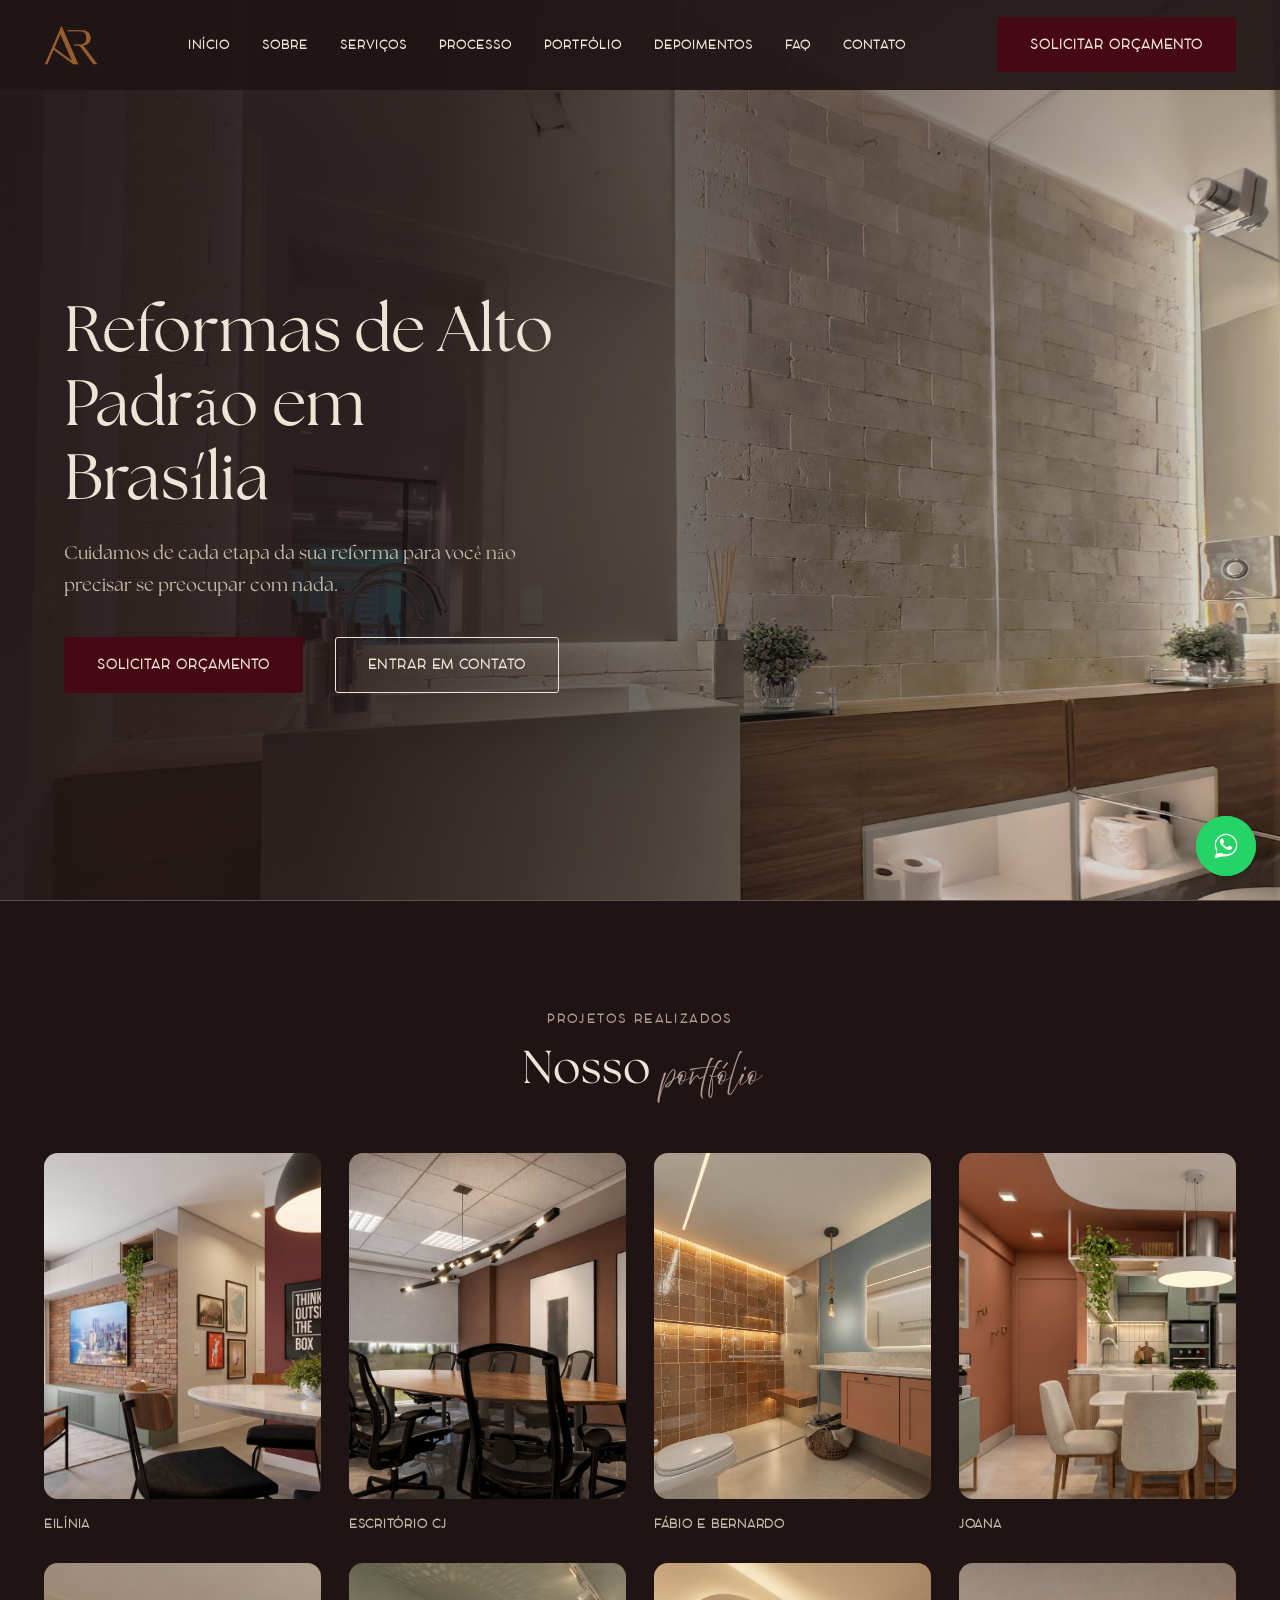
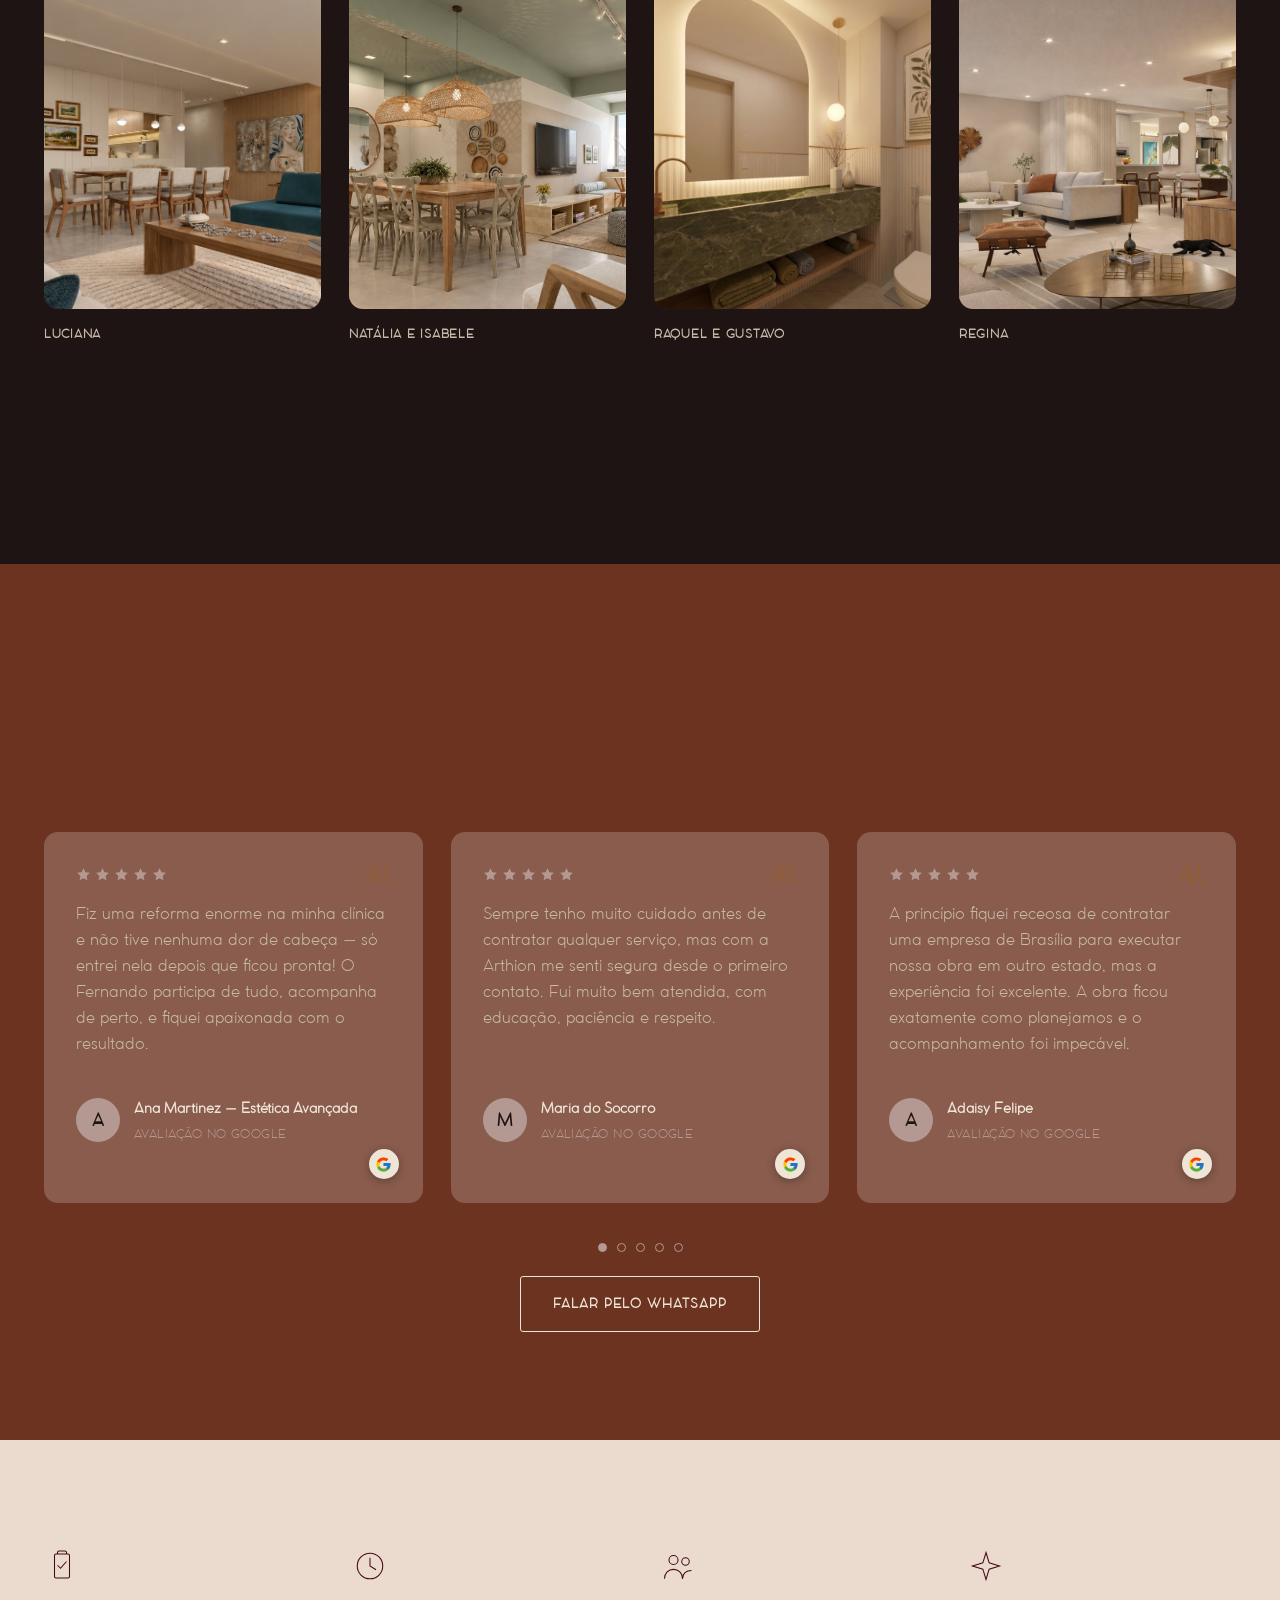
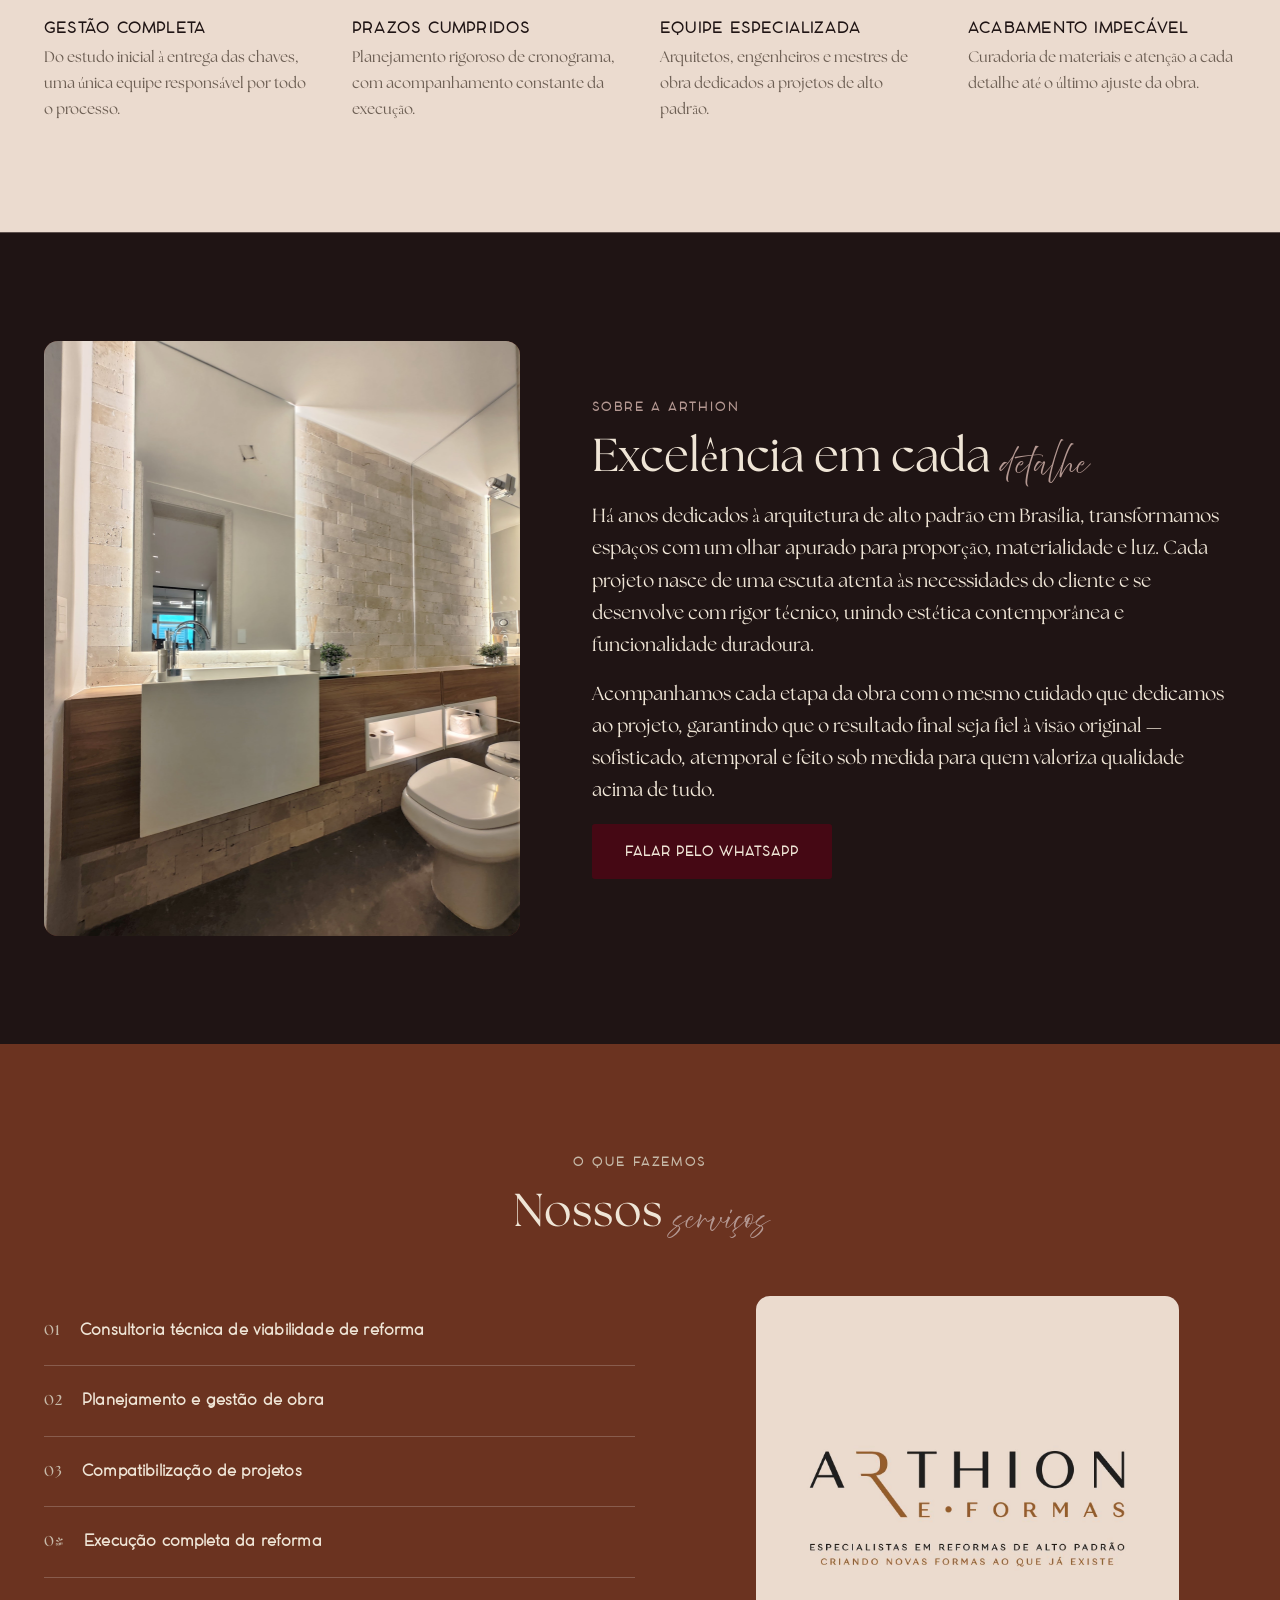
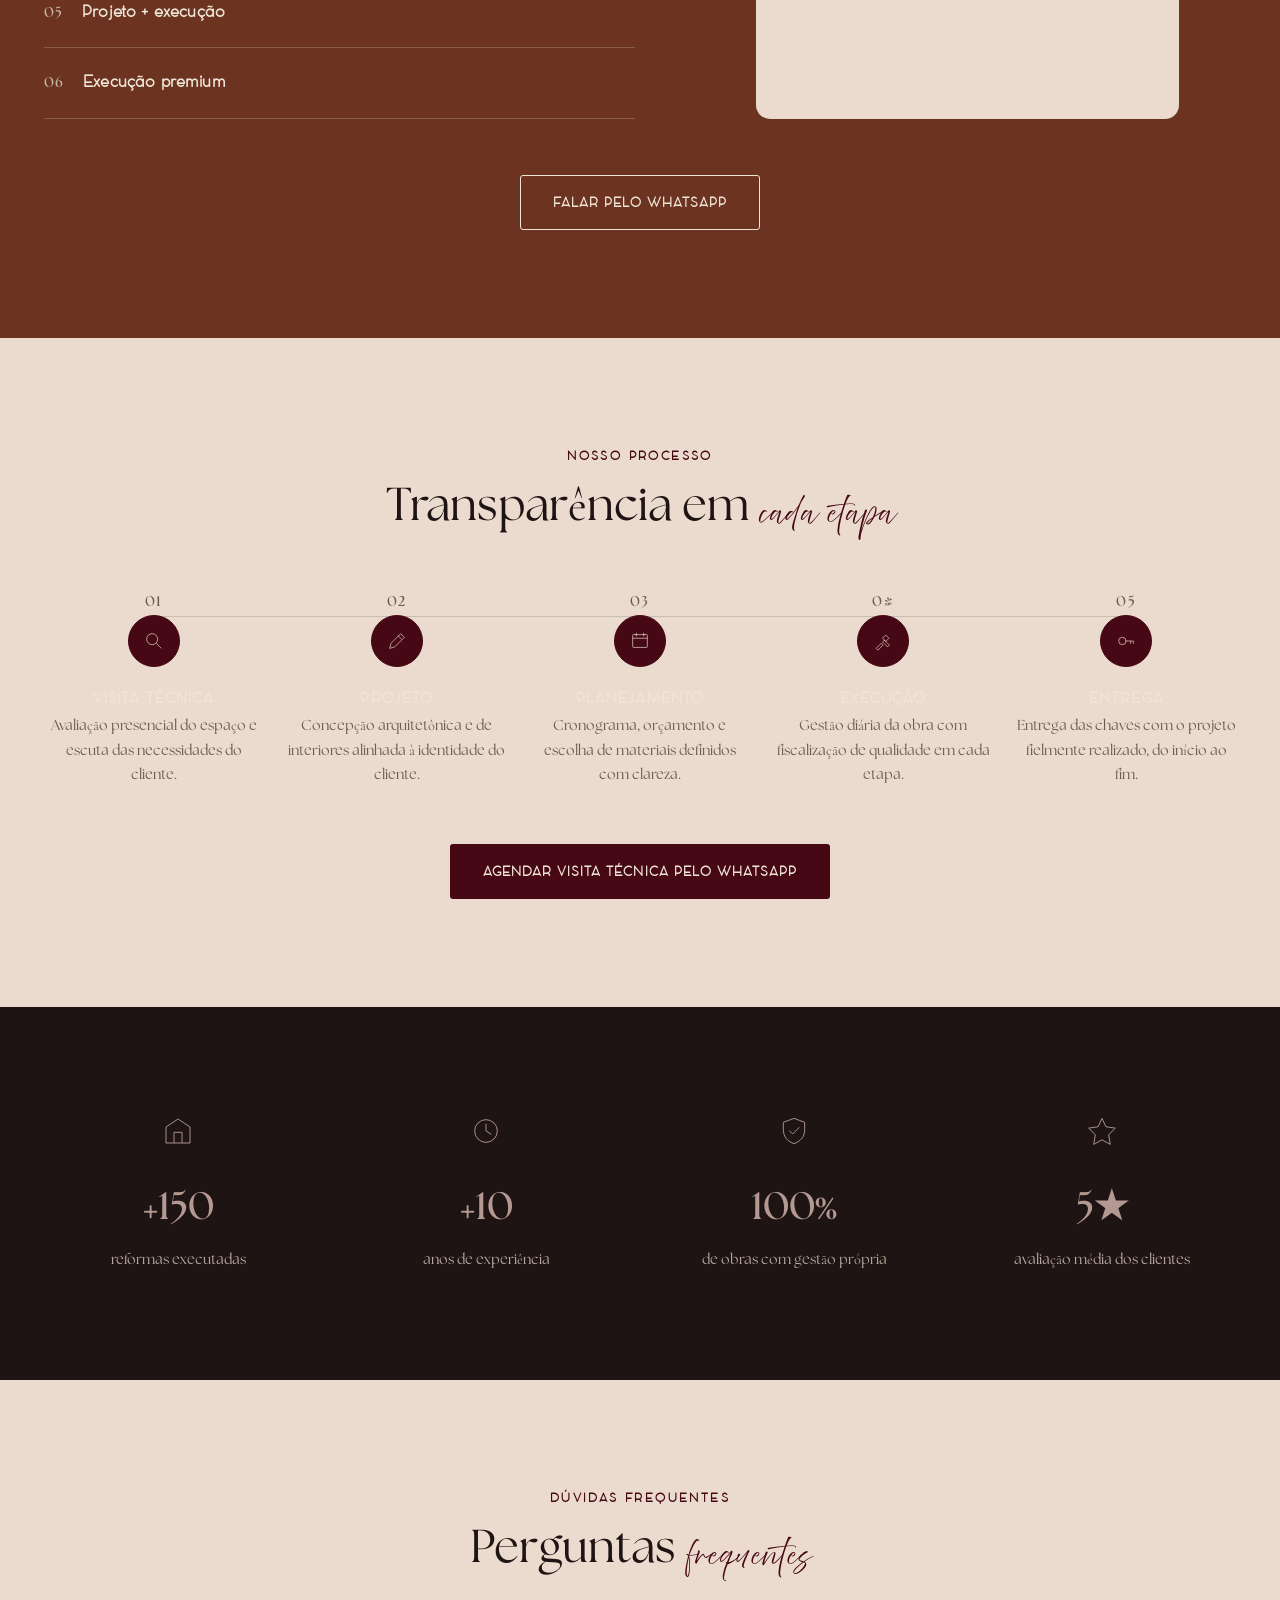
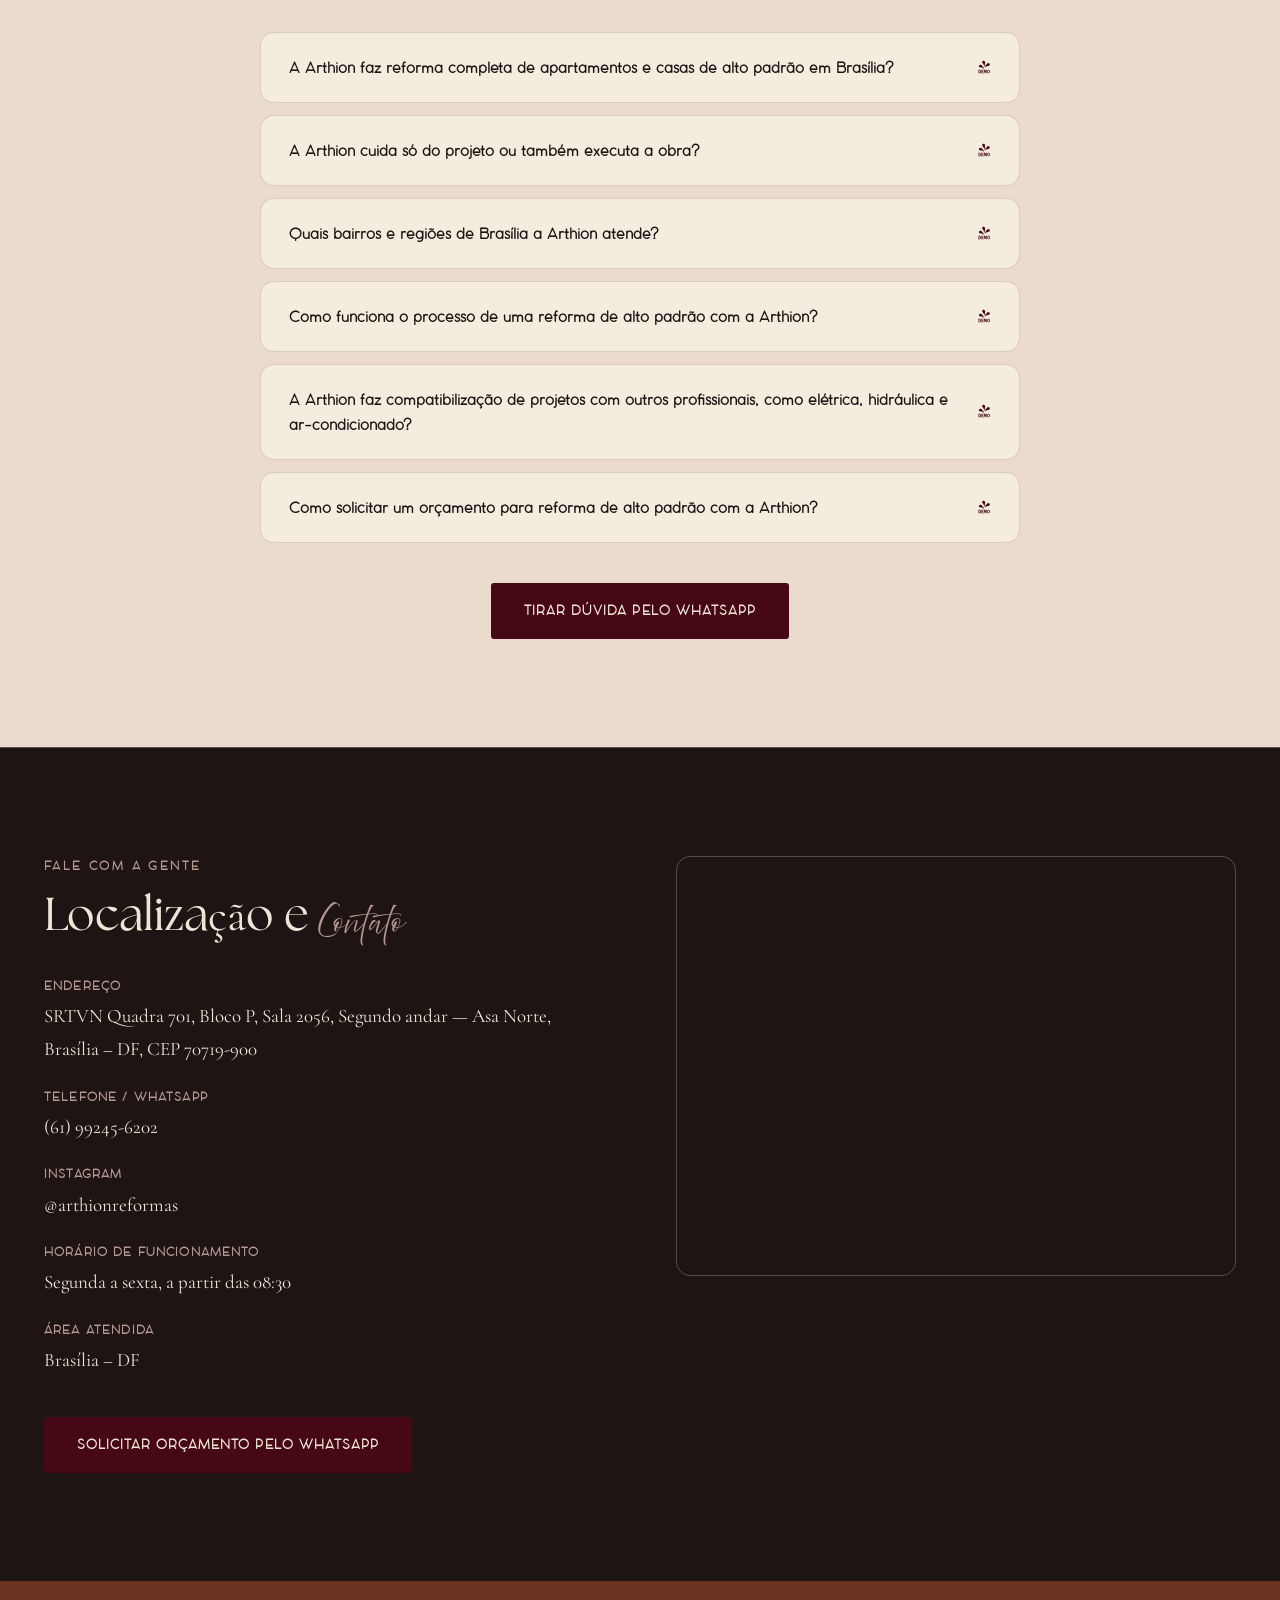
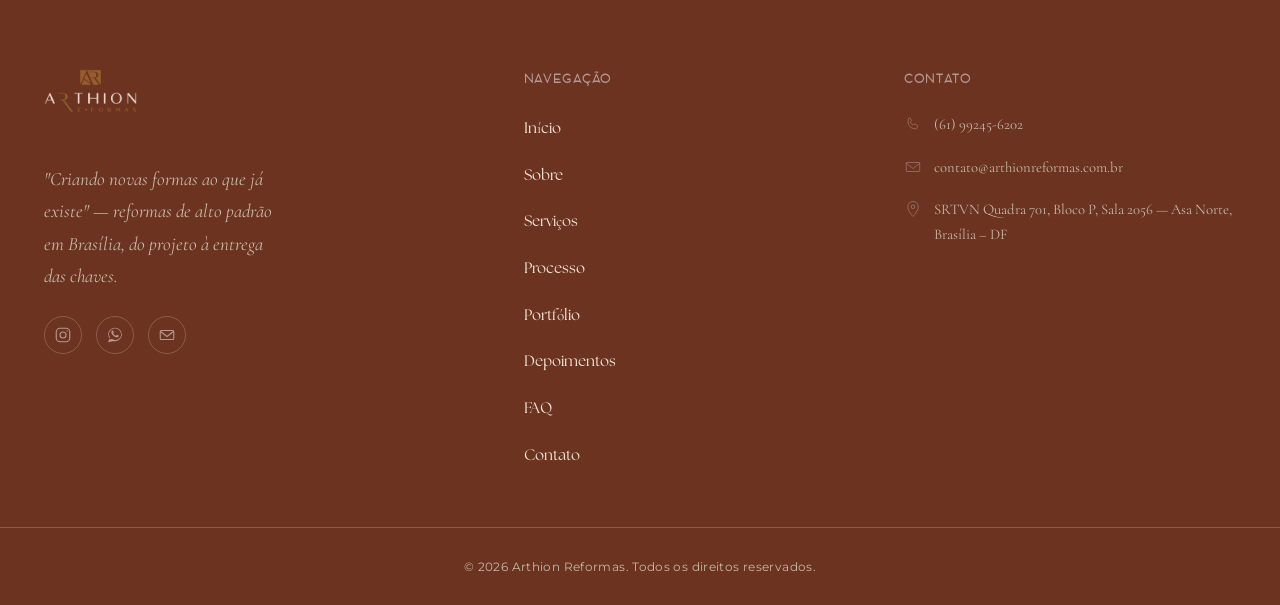
==== commit 0052bed1: "Redesenha cards de depoimento: logo, alinhamento e mais avaliações - Adiciona a logo da Arthion ao l" ====
--- a/index.html
+++ b/index.html
@@ -333,12 +333,15 @@
 
       <div class="testimonials" id="testimonialsTrack">
         <blockquote class="testimonial reveal">
-          <div class="testimonial__stars" aria-hidden="true">
-            <svg viewBox="0 0 20 20"><path d="M10 1.5l2.6 5.46 5.9.74-4.35 4.2 1.12 5.9L10 14.9l-5.27 2.9 1.12-5.9L1.5 7.7l5.9-.74L10 1.5z"/></svg>
-            <svg viewBox="0 0 20 20"><path d="M10 1.5l2.6 5.46 5.9.74-4.35 4.2 1.12 5.9L10 14.9l-5.27 2.9 1.12-5.9L1.5 7.7l5.9-.74L10 1.5z"/></svg>
-            <svg viewBox="0 0 20 20"><path d="M10 1.5l2.6 5.46 5.9.74-4.35 4.2 1.12 5.9L10 14.9l-5.27 2.9 1.12-5.9L1.5 7.7l5.9-.74L10 1.5z"/></svg>
-            <svg viewBox="0 0 20 20"><path d="M10 1.5l2.6 5.46 5.9.74-4.35 4.2 1.12 5.9L10 14.9l-5.27 2.9 1.12-5.9L1.5 7.7l5.9-.74L10 1.5z"/></svg>
-            <svg viewBox="0 0 20 20"><path d="M10 1.5l2.6 5.46 5.9.74-4.35 4.2 1.12 5.9L10 14.9l-5.27 2.9 1.12-5.9L1.5 7.7l5.9-.74L10 1.5z"/></svg>
+          <div class="testimonial__top">
+            <div class="testimonial__stars" aria-hidden="true">
+            <svg viewBox="0 0 20 20"><path d="M10 1.5l2.6 5.46 5.9.74-4.35 4.2 1.12 5.9L10 14.9l-5.27 2.9 1.12-5.9L1.5 7.7l5.9-.74L10 1.5z"/></svg>
+            <svg viewBox="0 0 20 20"><path d="M10 1.5l2.6 5.46 5.9.74-4.35 4.2 1.12 5.9L10 14.9l-5.27 2.9 1.12-5.9L1.5 7.7l5.9-.74L10 1.5z"/></svg>
+            <svg viewBox="0 0 20 20"><path d="M10 1.5l2.6 5.46 5.9.74-4.35 4.2 1.12 5.9L10 14.9l-5.27 2.9 1.12-5.9L1.5 7.7l5.9-.74L10 1.5z"/></svg>
+            <svg viewBox="0 0 20 20"><path d="M10 1.5l2.6 5.46 5.9.74-4.35 4.2 1.12 5.9L10 14.9l-5.27 2.9 1.12-5.9L1.5 7.7l5.9-.74L10 1.5z"/></svg>
+            <svg viewBox="0 0 20 20"><path d="M10 1.5l2.6 5.46 5.9.74-4.35 4.2 1.12 5.9L10 14.9l-5.27 2.9 1.12-5.9L1.5 7.7l5.9-.74L10 1.5z"/></svg>
+            </div>
+            <img class="testimonial__brand" src="img/arthion-icone-crop.png" alt="" width="27" height="20" loading="lazy">
           </div>
           <p class="testimonial__quote">Fiz uma reforma enorme na minha clínica e não tive nenhuma dor de cabeça — só entrei nela depois que ficou pronta! O Fernando participa de tudo, acompanha de perto, e fiquei apaixonada com o resultado.</p>
           <footer class="testimonial__author">
@@ -356,12 +359,15 @@
         </blockquote>
 
         <blockquote class="testimonial reveal">
-          <div class="testimonial__stars" aria-hidden="true">
-            <svg viewBox="0 0 20 20"><path d="M10 1.5l2.6 5.46 5.9.74-4.35 4.2 1.12 5.9L10 14.9l-5.27 2.9 1.12-5.9L1.5 7.7l5.9-.74L10 1.5z"/></svg>
-            <svg viewBox="0 0 20 20"><path d="M10 1.5l2.6 5.46 5.9.74-4.35 4.2 1.12 5.9L10 14.9l-5.27 2.9 1.12-5.9L1.5 7.7l5.9-.74L10 1.5z"/></svg>
-            <svg viewBox="0 0 20 20"><path d="M10 1.5l2.6 5.46 5.9.74-4.35 4.2 1.12 5.9L10 14.9l-5.27 2.9 1.12-5.9L1.5 7.7l5.9-.74L10 1.5z"/></svg>
-            <svg viewBox="0 0 20 20"><path d="M10 1.5l2.6 5.46 5.9.74-4.35 4.2 1.12 5.9L10 14.9l-5.27 2.9 1.12-5.9L1.5 7.7l5.9-.74L10 1.5z"/></svg>
-            <svg viewBox="0 0 20 20"><path d="M10 1.5l2.6 5.46 5.9.74-4.35 4.2 1.12 5.9L10 14.9l-5.27 2.9 1.12-5.9L1.5 7.7l5.9-.74L10 1.5z"/></svg>
+          <div class="testimonial__top">
+            <div class="testimonial__stars" aria-hidden="true">
+            <svg viewBox="0 0 20 20"><path d="M10 1.5l2.6 5.46 5.9.74-4.35 4.2 1.12 5.9L10 14.9l-5.27 2.9 1.12-5.9L1.5 7.7l5.9-.74L10 1.5z"/></svg>
+            <svg viewBox="0 0 20 20"><path d="M10 1.5l2.6 5.46 5.9.74-4.35 4.2 1.12 5.9L10 14.9l-5.27 2.9 1.12-5.9L1.5 7.7l5.9-.74L10 1.5z"/></svg>
+            <svg viewBox="0 0 20 20"><path d="M10 1.5l2.6 5.46 5.9.74-4.35 4.2 1.12 5.9L10 14.9l-5.27 2.9 1.12-5.9L1.5 7.7l5.9-.74L10 1.5z"/></svg>
+            <svg viewBox="0 0 20 20"><path d="M10 1.5l2.6 5.46 5.9.74-4.35 4.2 1.12 5.9L10 14.9l-5.27 2.9 1.12-5.9L1.5 7.7l5.9-.74L10 1.5z"/></svg>
+            <svg viewBox="0 0 20 20"><path d="M10 1.5l2.6 5.46 5.9.74-4.35 4.2 1.12 5.9L10 14.9l-5.27 2.9 1.12-5.9L1.5 7.7l5.9-.74L10 1.5z"/></svg>
+            </div>
+            <img class="testimonial__brand" src="img/arthion-icone-crop.png" alt="" width="27" height="20" loading="lazy">
           </div>
           <p class="testimonial__quote">Sempre tenho muito cuidado antes de contratar qualquer serviço, mas com a Arthion me senti segura desde o primeiro contato. Fui muito bem atendida, com educação, paciência e respeito.</p>
           <footer class="testimonial__author">
@@ -379,12 +385,15 @@
         </blockquote>
 
         <blockquote class="testimonial reveal">
-          <div class="testimonial__stars" aria-hidden="true">
-            <svg viewBox="0 0 20 20"><path d="M10 1.5l2.6 5.46 5.9.74-4.35 4.2 1.12 5.9L10 14.9l-5.27 2.9 1.12-5.9L1.5 7.7l5.9-.74L10 1.5z"/></svg>
-            <svg viewBox="0 0 20 20"><path d="M10 1.5l2.6 5.46 5.9.74-4.35 4.2 1.12 5.9L10 14.9l-5.27 2.9 1.12-5.9L1.5 7.7l5.9-.74L10 1.5z"/></svg>
-            <svg viewBox="0 0 20 20"><path d="M10 1.5l2.6 5.46 5.9.74-4.35 4.2 1.12 5.9L10 14.9l-5.27 2.9 1.12-5.9L1.5 7.7l5.9-.74L10 1.5z"/></svg>
-            <svg viewBox="0 0 20 20"><path d="M10 1.5l2.6 5.46 5.9.74-4.35 4.2 1.12 5.9L10 14.9l-5.27 2.9 1.12-5.9L1.5 7.7l5.9-.74L10 1.5z"/></svg>
-            <svg viewBox="0 0 20 20"><path d="M10 1.5l2.6 5.46 5.9.74-4.35 4.2 1.12 5.9L10 14.9l-5.27 2.9 1.12-5.9L1.5 7.7l5.9-.74L10 1.5z"/></svg>
+          <div class="testimonial__top">
+            <div class="testimonial__stars" aria-hidden="true">
+            <svg viewBox="0 0 20 20"><path d="M10 1.5l2.6 5.46 5.9.74-4.35 4.2 1.12 5.9L10 14.9l-5.27 2.9 1.12-5.9L1.5 7.7l5.9-.74L10 1.5z"/></svg>
+            <svg viewBox="0 0 20 20"><path d="M10 1.5l2.6 5.46 5.9.74-4.35 4.2 1.12 5.9L10 14.9l-5.27 2.9 1.12-5.9L1.5 7.7l5.9-.74L10 1.5z"/></svg>
+            <svg viewBox="0 0 20 20"><path d="M10 1.5l2.6 5.46 5.9.74-4.35 4.2 1.12 5.9L10 14.9l-5.27 2.9 1.12-5.9L1.5 7.7l5.9-.74L10 1.5z"/></svg>
+            <svg viewBox="0 0 20 20"><path d="M10 1.5l2.6 5.46 5.9.74-4.35 4.2 1.12 5.9L10 14.9l-5.27 2.9 1.12-5.9L1.5 7.7l5.9-.74L10 1.5z"/></svg>
+            <svg viewBox="0 0 20 20"><path d="M10 1.5l2.6 5.46 5.9.74-4.35 4.2 1.12 5.9L10 14.9l-5.27 2.9 1.12-5.9L1.5 7.7l5.9-.74L10 1.5z"/></svg>
+            </div>
+            <img class="testimonial__brand" src="img/arthion-icone-crop.png" alt="" width="27" height="20" loading="lazy">
           </div>
           <p class="testimonial__quote">A princípio fiquei receosa de contratar uma empresa de Brasília para executar nossa obra em outro estado, mas a experiência foi excelente. A obra ficou exatamente como planejamos e o acompanhamento foi impecável.</p>
           <footer class="testimonial__author">
@@ -400,7 +409,61 @@
             </svg>
           </span>
         </blockquote>
-      </div>
+
+        <blockquote class="testimonial reveal">
+          <div class="testimonial__top">
+            <div class="testimonial__stars" aria-hidden="true">
+            <svg viewBox="0 0 20 20"><path d="M10 1.5l2.6 5.46 5.9.74-4.35 4.2 1.12 5.9L10 14.9l-5.27 2.9 1.12-5.9L1.5 7.7l5.9-.74L10 1.5z"/></svg>
+            <svg viewBox="0 0 20 20"><path d="M10 1.5l2.6 5.46 5.9.74-4.35 4.2 1.12 5.9L10 14.9l-5.27 2.9 1.12-5.9L1.5 7.7l5.9-.74L10 1.5z"/></svg>
+            <svg viewBox="0 0 20 20"><path d="M10 1.5l2.6 5.46 5.9.74-4.35 4.2 1.12 5.9L10 14.9l-5.27 2.9 1.12-5.9L1.5 7.7l5.9-.74L10 1.5z"/></svg>
+            <svg viewBox="0 0 20 20"><path d="M10 1.5l2.6 5.46 5.9.74-4.35 4.2 1.12 5.9L10 14.9l-5.27 2.9 1.12-5.9L1.5 7.7l5.9-.74L10 1.5z"/></svg>
+            <svg viewBox="0 0 20 20"><path d="M10 1.5l2.6 5.46 5.9.74-4.35 4.2 1.12 5.9L10 14.9l-5.27 2.9 1.12-5.9L1.5 7.7l5.9-.74L10 1.5z"/></svg>
+            </div>
+            <img class="testimonial__brand" src="img/arthion-icone-crop.png" alt="" width="27" height="20" loading="lazy">
+          </div>
+          <p class="testimonial__quote">Simplesmente incrível! Foi uma decisão acertada contratar os serviços da Arthion. Desde a primeira reunião tudo muito organizado, adequamos os planos e o projeto ficou lindíssimo! Tudo com muito zelo, comunicação e competência!</p>
+          <footer class="testimonial__author">
+            <span class="testimonial__avatar" aria-hidden="true">A</span>
+            <span class="testimonial__author-text">Alessandra Maia<span>Avaliação no Google</span></span>
+          </footer>
+          <span class="testimonial__google-badge" aria-hidden="true" title="Avaliação no Google">
+            <svg viewBox="0 0 48 48">
+              <path fill="#FFC107" d="M43.611,20.083H42V20H24v8h11.303c-1.649,4.657-6.08,8-11.303,8c-6.627,0-12-5.373-12-12c0-6.627,5.373-12,12-12c3.059,0,5.842,1.154,7.961,3.039l5.657-5.657C34.046,6.053,29.268,4,24,4C12.955,4,4,12.955,4,24c0,11.045,8.955,20,20,20c11.045,0,20-8.955,20-20C44,22.659,43.862,21.35,43.611,20.083z"/>
+              <path fill="#FF3D00" d="M6.306,14.691l6.571,4.819C14.655,15.108,18.961,12,24,12c3.059,0,5.842,1.154,7.961,3.039l5.657-5.657C34.046,6.053,29.268,4,24,4C16.318,4,9.656,8.337,6.306,14.691z"/>
+              <path fill="#4CAF50" d="M24,44c5.166,0,9.86-1.977,13.409-5.192l-6.19-5.238C29.211,35.091,26.715,36,24,36c-5.202,0-9.619-3.317-11.283-7.946l-6.522,5.025C9.505,39.556,16.227,44,24,44z"/>
+              <path fill="#1976D2" d="M43.611,20.083H42V20H24v8h11.303c-0.792,2.237-2.231,4.166-4.087,5.571c0.001-0.001,0.002-0.001,0.003-0.002l6.19,5.238C36.971,39.205,44,34,44,24C44,22.659,43.862,21.35,43.611,20.083z"/>
+            </svg>
+          </span>
+        </blockquote>
+
+        <blockquote class="testimonial reveal">
+          <div class="testimonial__top">
+            <div class="testimonial__stars" aria-hidden="true">
+            <svg viewBox="0 0 20 20"><path d="M10 1.5l2.6 5.46 5.9.74-4.35 4.2 1.12 5.9L10 14.9l-5.27 2.9 1.12-5.9L1.5 7.7l5.9-.74L10 1.5z"/></svg>
+            <svg viewBox="0 0 20 20"><path d="M10 1.5l2.6 5.46 5.9.74-4.35 4.2 1.12 5.9L10 14.9l-5.27 2.9 1.12-5.9L1.5 7.7l5.9-.74L10 1.5z"/></svg>
+            <svg viewBox="0 0 20 20"><path d="M10 1.5l2.6 5.46 5.9.74-4.35 4.2 1.12 5.9L10 14.9l-5.27 2.9 1.12-5.9L1.5 7.7l5.9-.74L10 1.5z"/></svg>
+            <svg viewBox="0 0 20 20"><path d="M10 1.5l2.6 5.46 5.9.74-4.35 4.2 1.12 5.9L10 14.9l-5.27 2.9 1.12-5.9L1.5 7.7l5.9-.74L10 1.5z"/></svg>
+            <svg viewBox="0 0 20 20"><path d="M10 1.5l2.6 5.46 5.9.74-4.35 4.2 1.12 5.9L10 14.9l-5.27 2.9 1.12-5.9L1.5 7.7l5.9-.74L10 1.5z"/></svg>
+            </div>
+            <img class="testimonial__brand" src="img/arthion-icone-crop.png" alt="" width="27" height="20" loading="lazy">
+          </div>
+          <p class="testimonial__quote">Conheço o trabalho da Arthion e admiro muito o cuidado que a equipe tem com a execução. É uma empresa séria, comprometida e que busca sempre entregar o melhor para os clientes.</p>
+          <footer class="testimonial__author">
+            <span class="testimonial__avatar" aria-hidden="true">K</span>
+            <span class="testimonial__author-text">Keila Brandão<span>Avaliação no Google</span></span>
+          </footer>
+          <span class="testimonial__google-badge" aria-hidden="true" title="Avaliação no Google">
+            <svg viewBox="0 0 48 48">
+              <path fill="#FFC107" d="M43.611,20.083H42V20H24v8h11.303c-1.649,4.657-6.08,8-11.303,8c-6.627,0-12-5.373-12-12c0-6.627,5.373-12,12-12c3.059,0,5.842,1.154,7.961,3.039l5.657-5.657C34.046,6.053,29.268,4,24,4C12.955,4,4,12.955,4,24c0,11.045,8.955,20,20,20c11.045,0,20-8.955,20-20C44,22.659,43.862,21.35,43.611,20.083z"/>
+              <path fill="#FF3D00" d="M6.306,14.691l6.571,4.819C14.655,15.108,18.961,12,24,12c3.059,0,5.842,1.154,7.961,3.039l5.657-5.657C34.046,6.053,29.268,4,24,4C16.318,4,9.656,8.337,6.306,14.691z"/>
+              <path fill="#4CAF50" d="M24,44c5.166,0,9.86-1.977,13.409-5.192l-6.19-5.238C29.211,35.091,26.715,36,24,36c-5.202,0-9.619-3.317-11.283-7.946l-6.522,5.025C9.505,39.556,16.227,44,24,44z"/>
+              <path fill="#1976D2" d="M43.611,20.083H42V20H24v8h11.303c-0.792,2.237-2.231,4.166-4.087,5.571c0.001-0.001,0.002-0.001,0.003-0.002l6.19,5.238C36.971,39.205,44,34,44,24C44,22.659,43.862,21.35,43.611,20.083z"/>
+            </svg>
+          </span>
+        </blockquote>
+      </div>
+
+      <div class="testimonials-dots" id="testimonialsDots" role="tablist" aria-label="Selecionar depoimento"></div>
 
       <div class="testimonials__cta reveal">
         <a
--- a/css/style.min.css
+++ b/css/style.min.css
@@ -1 +1 @@
-@font-face{font-family:'The Seasons';src:url('../fonts/the-seasons/TheSeasons-Regular.woff2') format('woff2');font-weight:400;font-style:normal;font-display:swap}@font-face{font-family:'The Seasons';src:url('../fonts/the-seasons/TheSeasons-Italic.woff2') format('woff2');font-weight:400;font-style:italic;font-display:swap}@font-face{font-family:'The Seasons';src:url('../fonts/the-seasons/TheSeasons-Light.woff2') format('woff2');font-weight:300;font-style:normal;font-display:swap}@font-face{font-family:'The Seasons';src:url('../fonts/the-seasons/TheSeasons-LightItalic.woff2') format('woff2');font-weight:300;font-style:italic;font-display:swap}@font-face{font-family:'The Seasons';src:url('../fonts/the-seasons/TheSeasons-Bold.woff2') format('woff2');font-weight:700;font-style:normal;font-display:swap}@font-face{font-family:'The Seasons';src:url('../fonts/the-seasons/TheSeasons-BoldItalic.woff2') format('woff2');font-weight:700;font-style:italic;font-display:swap}@font-face{font-family:'Cocomat Pro';src:url('../fonts/cocomat-pro/CocomatPro-UltraLight.woff2') format('woff2');font-weight:200;font-style:normal;font-display:swap}@font-face{font-family:'Cocomat Pro';src:url('../fonts/cocomat-pro/CocomatPro-Light.woff2') format('woff2');font-weight:300;font-style:normal;font-display:swap}@font-face{font-family:'Above the Beyond Script';src:url('../fonts/above-the-beyond-script/AboveTheBeyond-Script.woff2') format('woff2');font-weight:400;font-style:normal;font-display:swap}:root{--cor-creme:#EFE5D6;--cor-creme-claro:#F4ECDF;--cor-cafe:#1f1414;--cor-cafe-card:#6b3320;--cor-cafe-elevado:color-mix(in srgb, var(--cor-cafe-card) 80%, white 20%);--cor-cobre:#450814;--cor-cobre-claro:color-mix(in srgb, var(--cor-cobre) 35%, var(--texto-claro) 65%);--cor-cobre-hover:color-mix(in srgb, var(--cor-cobre) 85%, black 15%);--texto-escuro:#1f1414;--texto-claro:#EFE5D6;--texto-suave-escuro:#B8A99C;--texto-suave-claro:#C6B9A8;--borda-sutil:rgba(180, 152, 146, 0.4);--divisor-secao:rgba(235, 219, 207, 0.3);--whatsapp-green:#25D366;--font-title:'The Seasons','Cormorant Garamond',serif;--font-subtitle:'Cocomat Pro','Montserrat',sans-serif;--font-body:'The Seasons','Cormorant Garamond',serif;--font-detail:'Above the Beyond Script','Alex Brush',cursive;--container-w:1240px;--header-h:90px;--radius-sm:3px;--radius-md:14px;--ease:0.25s ease}*,::after,::before{box-sizing:border-box}html{scroll-behavior:smooth}body{margin:0;background:var(--cor-cafe);color:var(--texto-claro);font-family:var(--font-body);font-size:19px;line-height:1.7;-webkit-font-smoothing:antialiased}img{max-width:100%;display:block}h1,h2,h3{font-family:var(--font-title);font-weight:400;color:var(--texto-claro);line-height:1.15;margin:0 0 1rem}p{margin:0 0 1rem}a{color:inherit;text-decoration:none}ul{list-style:none;margin:0;padding:0}button{font:inherit;cursor:pointer}.container{max-width:var(--container-w);margin:0 auto;padding:0 24px}section[id]{scroll-margin-top:var(--header-h)}.eyebrow{display:block;font-family:var(--font-subtitle);font-size:.75rem;font-weight:600;letter-spacing:.2em;text-transform:uppercase;color:var(--cor-cobre-claro);margin:0 0 .9rem}.eyebrow--light{color:var(--cor-cobre-claro)}.section__title{font-size:clamp(2rem, 3.6vw, 3rem)}.section__title--light{color:var(--texto-claro)}.hero__title em,.section__title em{font-family:var(--font-detail);font-size:.55em;font-style:normal;color:var(--cor-cobre-claro)}.section{padding:108px 0}.section--divider{border-top:1px solid var(--divisor-secao)}.section--dark{background:var(--cor-cafe-card);color:var(--texto-claro)}.section--dark p{color:var(--texto-suave-claro)}.section--claro,.section--dark.section--claro{background:#ebdbcf;color:var(--texto-escuro)}.section--claro .icon{color:var(--cor-cobre)}.section--claro h1,.section--claro h2,.section--claro h3{color:var(--texto-escuro)}.section--claro .eyebrow,.section--claro .hero__title em,.section--claro .section__title em{color:var(--cor-cobre)}.section--claro .differential h3{color:var(--texto-escuro)}.section--claro .differential p,.section--claro .process-step p{color:#6b5d52}.section--claro .process-step__number{color:#6b5d52}.section--claro .process-step__circle{background:var(--cor-cobre);border-color:var(--cor-cobre)}.section--claro .process-step__circle .icon{color:var(--texto-claro)}.section--claro .process::before{background:rgba(31,20,20,.15)}.section__head{max-width:640px;margin:0 auto 56px;text-align:center}.section__head--split{display:flex;align-items:flex-end;justify-content:space-between;gap:24px;text-align:left;max-width:none;margin:0 0 56px}.skip-link{position:absolute;left:-9999px;top:0;background:var(--cor-cafe);color:var(--texto-claro);padding:12px 20px;z-index:999}.skip-link:focus{left:16px;top:16px}a:focus-visible,button:focus-visible{outline:2px solid var(--cor-cobre-claro);outline-offset:3px}.btn{display:inline-block;padding:16px 32px;font-family:var(--font-subtitle);font-size:.8rem;font-weight:600;letter-spacing:.08em;text-transform:uppercase;border:1px solid transparent;border-radius:var(--radius-sm);transition:background var(--ease),color var(--ease),border-color var(--ease)}.btn--primary{background:var(--cor-cobre);color:var(--cor-creme)}.btn--primary:hover{background:var(--cor-cobre-hover)}.btn--outline{background:0 0;border-color:var(--texto-claro);color:var(--texto-claro)}.btn--outline:hover{background:var(--texto-claro);color:var(--texto-escuro)}.link-arrow{display:inline-flex;align-items:center;gap:8px;font-family:var(--font-subtitle);font-size:.8rem;font-weight:600;letter-spacing:.08em;text-transform:uppercase;color:var(--cor-cobre-claro);white-space:nowrap;transition:gap var(--ease),color var(--ease)}.link-arrow:hover{gap:12px;color:var(--texto-claro)}.img-placeholder{position:relative;overflow:hidden;background:color-mix(in srgb,var(--cor-cobre) 30%,var(--cor-cafe-card));border-radius:var(--radius-md)}.img-placeholder img{position:absolute;inset:0;width:100%;height:100%;object-fit:cover}.img-placeholder__label{position:absolute;inset:0;display:flex;align-items:center;justify-content:center;text-align:center;padding:1.5rem;font-family:var(--font-subtitle);font-size:.75rem;letter-spacing:.08em;text-transform:uppercase;color:var(--texto-claro)}.icon{color:var(--cor-cobre-claro);stroke-width:1.4}.header{position:fixed;top:0;left:0;right:0;z-index:100;height:var(--header-h);background:rgba(31,20,20,.9);border-bottom:1px solid transparent;transition:background var(--ease),border-color var(--ease),backdrop-filter var(--ease)}.header.is-scrolled{background:rgba(31,20,20,.96);backdrop-filter:blur(10px);border-bottom-color:var(--borda-sutil)}.header__inner{height:100%;display:flex;align-items:center;justify-content:space-between;gap:24px}.header__logo img{height:40px;width:auto}.nav__list{display:flex;gap:32px}.nav__link{font-family:var(--font-subtitle);font-size:.78rem;font-weight:600;letter-spacing:.08em;text-transform:uppercase;padding:4px 0;border-bottom:1px solid transparent;transition:border-color var(--ease),color var(--ease)}.nav__link:hover{color:var(--cor-cobre-claro);border-bottom-color:var(--cor-cobre)}.header__cta{flex-shrink:0}.hamburger{display:none;flex-direction:column;justify-content:center;gap:5px;width:40px;height:40px;background:0 0;border:none;padding:0}.hamburger span{display:block;height:1px;background:var(--texto-claro);transition:transform var(--ease),opacity var(--ease)}.hamburger[aria-expanded=true] span:first-child{transform:translateY(6px) rotate(45deg)}.hamburger[aria-expanded=true] span:nth-child(2){opacity:0}.hamburger[aria-expanded=true] span:nth-child(3){transform:translateY(-6px) rotate(-45deg)}.hero{position:relative;display:flex;align-items:center;min-height:100vh;padding-top:var(--header-h);overflow:hidden}.hero__bg{position:absolute;inset:0;z-index:0}.hero__bg img{width:100%;height:100%;object-fit:cover;object-position:center 30%}.hero__overlay{position:absolute;inset:0;z-index:1;background:linear-gradient(100deg, rgba(31, 20, 20, .95) 0%, rgba(31, 20, 20, .88) 32%, rgba(31, 20, 20, .55) 58%, rgba(31, 20, 20, .18) 82%)}.hero__col{position:relative;z-index:2;display:flex;flex-direction:column;justify-content:center;max-width:640px;padding:64px 5vw}.hero__title{font-size:clamp(2.6rem, 5vw, 4rem);margin-bottom:1.25rem}.hero__subtitle{max-width:460px;color:var(--texto-suave-claro);font-size:1.15rem;margin-bottom:2.25rem}.hero__actions{display:flex;align-items:center;flex-wrap:wrap;gap:32px}.differentials{display:grid;grid-template-columns:repeat(4,1fr);gap:40px}.differential{text-align:left}.differential .icon{width:36px;height:36px;margin-bottom:1.5rem}.differential h3{font-family:var(--font-subtitle);font-size:.95rem;font-weight:600;letter-spacing:.08em;text-transform:uppercase;color:var(--texto-claro);margin-bottom:.6rem}.differential p{font-size:.95rem;margin:0}.about{display:grid;grid-template-columns:0.85fr 1.15fr;gap:72px;align-items:center}.services-grid{display:grid;grid-template-columns:1.1fr 1fr;gap:64px;align-items:stretch}.services{display:flex;flex-direction:column}.service{display:flex;align-items:baseline;gap:20px;padding:22px 0;border-bottom:1px solid var(--borda-sutil)}.service__number{font-family:var(--font-title);font-weight:700;font-size:.9rem;letter-spacing:.04em;color:var(--cor-cobre-claro);margin:0;flex-shrink:0}.service h3{font-family:var(--font-subtitle);font-size:1.02rem;font-weight:600;letter-spacing:.01em;line-height:1.4;color:var(--texto-claro);margin:0}.services__media{aspect-ratio:1/1;height:100%;width:auto;justify-self:center}.services__cta{margin-top:56px;text-align:center}.process{position:relative;display:grid;grid-template-columns:repeat(5,1fr);gap:24px}.process::before{content:'';position:absolute;top:26px;left:10%;right:10%;height:1px;background:var(--borda-sutil)}.process-step{position:relative;text-align:center;padding-top:0}.process-step__number{font-family:var(--font-title);font-size:.8rem;font-weight:700;letter-spacing:.1em;color:var(--texto-suave-escuro);margin-bottom:.9rem}.process-step__circle{position:relative;z-index:1;width:52px;height:52px;margin:0 auto 1.5rem;display:flex;align-items:center;justify-content:center;border-radius:50%;background:var(--cor-cafe-card);border:1px solid var(--borda-sutil)}.process-step__circle .icon{width:22px;height:22px}.process-step h3{font-family:var(--font-subtitle);font-size:.85rem;font-weight:600;letter-spacing:.08em;text-transform:uppercase;color:var(--texto-claro);margin-bottom:.5rem}.process-step p{font-size:.9rem;color:var(--texto-suave-escuro);margin:0}.process__cta{margin-top:56px;text-align:center}.portfolio{display:grid;grid-template-columns:repeat(4,1fr);gap:28px}.portfolio-item{display:block;margin:0}.portfolio-item .img-placeholder{cursor:pointer}.portfolio-item .img-placeholder img{transition:transform .5s ease}.portfolio-item:hover .img-placeholder img{transform:scale(1.05)}.portfolio-item__overlay{position:absolute;inset:0;display:flex;align-items:flex-end;padding:20px;background:linear-gradient(180deg,transparent 50%,rgba(42,29,24,.9) 100%);color:var(--texto-claro);font-family:var(--font-subtitle);font-size:.85rem;letter-spacing:.04em;opacity:0;transition:opacity var(--ease)}.portfolio-item:hover .portfolio-item__overlay{opacity:1}.portfolio-item__name{margin:.9rem 0 0;font-family:var(--font-subtitle);font-size:.78rem;font-weight:600;letter-spacing:.06em;text-transform:uppercase;color:var(--texto-suave-claro);transition:color var(--ease)}.portfolio-item:hover .portfolio-item__name{color:var(--texto-claro)}.portfolio__cta{margin-top:56px;display:flex;justify-content:center;flex-wrap:wrap;gap:20px}.page-banner{padding:calc(var(--header-h) + 72px) 0 72px;background:var(--cor-cafe-card);text-align:center}.page-banner .eyebrow{text-align:center}.page-banner__title{max-width:760px;margin:0 auto}.page-banner__subtitle{max-width:620px;margin:0 auto;color:var(--texto-suave-claro);font-size:1.05rem}.project-jumplinks{display:flex;flex-wrap:wrap;justify-content:center;gap:12px;margin-top:36px}.project-jumplinks a{font-family:var(--font-subtitle);font-size:.75rem;font-weight:600;letter-spacing:.06em;text-transform:uppercase;padding:10px 22px;border:1px solid var(--borda-sutil);border-radius:999px;color:var(--texto-suave-claro);transition:background var(--ease),color var(--ease),border-color var(--ease)}.project-jumplinks a:hover{background:var(--cor-cobre);border-color:var(--cor-cobre);color:var(--cor-creme)}.project-block__head{max-width:720px;margin:0 auto 40px;text-align:center}.project-block__desc{color:var(--texto-suave-claro);font-size:1.05rem}.section--claro .project-block__desc{color:#6b5d52}.project-gallery{columns:3;column-gap:20px}.project-gallery a{display:block;margin-bottom:20px;break-inside:avoid;border-radius:var(--radius-md);overflow:hidden}.project-gallery img{width:100%;height:auto;display:block;transition:transform .5s ease}.project-gallery a:hover img{transform:scale(1.03)}.project-back{text-align:center}.stats{display:grid;grid-template-columns:repeat(4,1fr);gap:40px;text-align:center}.stat .icon{width:32px;height:32px;margin-bottom:1rem}.stat__number{display:block;font-family:var(--font-title);font-size:clamp(2rem, 3vw, 2.6rem);font-weight:700;color:var(--cor-cobre-claro);margin-bottom:.5rem}.stat__number .num-symbol{font-family:'Cormorant Garamond',serif}.stat p{font-size:.9rem;color:var(--texto-suave-escuro);margin:0}.testimonials-nav{display:flex;gap:12px}.testimonials-nav__btn{display:flex;align-items:center;justify-content:center;width:40px;height:40px;border-radius:50%;border:1px solid var(--borda-sutil);color:var(--cor-cobre-claro);background:0 0;transition:background var(--ease),border-color var(--ease)}.testimonials-nav__btn:hover{background:var(--cor-cafe-elevado);border-color:var(--cor-cobre)}.testimonials{display:flex;gap:28px;overflow-x:auto;scroll-snap-type:x mandatory;scrollbar-width:none}.testimonials::-webkit-scrollbar{display:none}.testimonials__cta{margin-top:48px;text-align:center}.testimonial{position:relative;flex:0 0 calc((100% - 56px)/ 3);scroll-snap-align:start;margin:0;padding:32px 32px 60px;background:var(--cor-cafe-elevado);border-radius:var(--radius-md)}.testimonial__stars{display:flex;gap:4px;margin-bottom:1rem}.testimonial__stars svg{width:15px;height:15px;fill:var(--cor-cobre-claro)}.testimonial__quote{font-family:var(--font-subtitle);font-style:normal;font-size:1.02rem;line-height:1.6;color:var(--texto-claro)}.testimonial__author{display:flex;align-items:center;gap:14px;margin-top:1.5rem}.testimonial__avatar{display:flex;flex-shrink:0;align-items:center;justify-content:center;width:44px;height:44px;border-radius:50%;background:var(--cor-cobre-claro);color:var(--cor-cafe);font-family:var(--font-subtitle);font-size:1.05rem;font-weight:700}.testimonial__author-text{font-family:var(--font-subtitle);font-size:.85rem;font-weight:600;color:var(--texto-claro)}.testimonial__author-text span{display:block;margin-top:.25rem;font-size:.72rem;font-weight:500;letter-spacing:.04em;text-transform:uppercase;color:var(--cor-cobre-claro)}.testimonial__google-badge{position:absolute;right:24px;bottom:24px;display:flex;align-items:center;justify-content:center;width:30px;height:30px;border-radius:50%;background:var(--cor-creme);box-shadow:0 2px 8px rgba(0,0,0,.3)}.testimonial__google-badge svg{width:17px;height:17px}.faq-list{max-width:760px;margin:0 auto;display:flex;flex-direction:column;gap:12px}.faq-item{background:var(--cor-creme-claro);border:1px solid var(--borda-sutil);border-radius:var(--radius-md);padding:0 28px}.faq-item__question{list-style:none;cursor:pointer;padding:22px 0;display:flex;align-items:center;justify-content:space-between;gap:16px;font-family:var(--font-subtitle);font-weight:600;font-size:.92rem;color:var(--texto-escuro)}.faq-item__question::-webkit-details-marker{display:none}.faq-item__question::after{content:'+';flex-shrink:0;font-family:var(--font-body);font-size:1.5rem;line-height:1;color:var(--cor-cobre);transition:transform var(--ease)}.faq-item[open] .faq-item__question::after{transform:rotate(45deg)}.faq-item__answer{margin:0 0 24px;color:#6b5d52;line-height:1.65}.faq__cta{text-align:center;margin-top:40px}.contact{display:grid;grid-template-columns:1fr 1fr;gap:72px;align-items:start}.contact__list{margin:2rem 0 2.5rem;display:flex;flex-direction:column;gap:1.25rem}.contact__list span{font-family:'Cormorant Garamond',serif}.contact__list strong{display:block;font-family:var(--font-subtitle);font-size:.72rem;font-weight:600;letter-spacing:.1em;text-transform:uppercase;color:var(--cor-cobre-claro);margin-bottom:.3rem}.contact__map{aspect-ratio:4/3;border-radius:var(--radius-md);overflow:hidden;border:1px solid var(--borda-sutil)}.footer{background:var(--cor-cafe-card);color:var(--texto-claro);padding:88px 0 0}.footer__grid{display:grid;grid-template-columns:1.3fr 1fr 1fr;gap:48px;padding-bottom:56px}.footer__logo{display:block;position:relative;z-index:2;height:74px;overflow:visible;margin-bottom:1.25rem}.footer__logo img{height:44px;width:auto}.footer__desc{font-family:'Cormorant Garamond',serif;font-style:italic;color:var(--texto-suave-claro);max-width:30ch}.footer__social{display:flex;gap:14px;margin-top:1.5rem}.footer__social a{display:flex;align-items:center;justify-content:center;width:38px;height:38px;border-radius:50%;border:1px solid var(--borda-sutil);color:var(--cor-cobre-claro);transition:background var(--ease),color var(--ease)}.footer__social a:hover{background:var(--cor-cobre);color:var(--cor-creme)}.footer__heading{font-family:var(--font-subtitle);font-size:.75rem;font-weight:600;letter-spacing:.14em;text-transform:uppercase;color:var(--cor-cobre-claro);margin-bottom:1.4rem}.footer__nav-list{display:flex;flex-direction:column;gap:.9rem}.footer__nav-list a{font-size:.95rem;color:var(--texto-claro);transition:color var(--ease)}.footer__nav-list a:hover{color:var(--cor-cobre-claro)}.footer__contact-list{display:flex;flex-direction:column;gap:1.1rem}.footer__contact-list li{display:flex;align-items:flex-start;gap:12px;font-size:.92rem;color:var(--texto-suave-claro)}.footer__contact-list li span{font-family:'Cormorant Garamond',serif}.footer__contact-list .icon{width:18px;height:18px;flex-shrink:0;margin-top:3px}.footer__rule{height:1px;background:var(--borda-sutil)}.footer__copy{text-align:center;font-family:Montserrat,sans-serif;font-size:.78rem;letter-spacing:.03em;color:var(--texto-suave-claro);padding:28px 0;margin:0}.whatsapp-float{position:fixed;right:24px;bottom:24px;z-index:200;width:60px;height:60px;border-radius:50%;background:var(--whatsapp-green);color:#fff;display:flex;align-items:center;justify-content:center;box-shadow:0 6px 20px rgba(0,0,0,.25);transition:transform var(--ease)}.whatsapp-float:hover{transform:scale(1.06)}.whatsapp-float::before{content:'';position:absolute;inset:0;border-radius:50%;background:var(--whatsapp-green);animation:pulse 2.4s ease-out infinite;z-index:-1}@keyframes pulse{0%{transform:scale(1);opacity:.55}100%{transform:scale(1.9);opacity:0}}.reveal{opacity:0;transform:translateY(24px);transition:opacity .7s ease,transform .7s ease}.reveal.is-visible{opacity:1;transform:translateY(0)}@media (prefers-reduced-motion:reduce){html{scroll-behavior:auto}.reveal{opacity:1;transform:none;transition:none}.whatsapp-float::before{animation:none}.portfolio-item .img-placeholder img{transition:none}}@media (max-width:1100px){.differentials{grid-template-columns:repeat(2,1fr);gap:40px 32px}.process{grid-template-columns:repeat(5,1fr);gap:16px}.stats{grid-template-columns:repeat(2,1fr);gap:40px 24px}.footer__grid{grid-template-columns:1fr 1fr;gap:40px}}@media (max-width:900px){.nav{display:none}.header__cta{display:none}.hamburger{display:flex}.nav.is-open{display:block;position:fixed;top:var(--header-h);left:0;right:0;background:var(--cor-cafe-card);border-top:1px solid var(--borda-sutil);border-bottom:1px solid var(--borda-sutil);padding:24px}.nav.is-open .nav__list{flex-direction:column;gap:20px;text-align:center}.hero__col{max-width:none;padding:56px 6vw}.hero__overlay{background:linear-gradient(180deg, rgba(31, 20, 20, .55) 0%, rgba(31, 20, 20, .88) 55%, rgba(31, 20, 20, .96) 100%)}.about,.contact{grid-template-columns:1fr;gap:40px}.process{grid-template-columns:1fr;gap:40px}.process::before{top:0;bottom:0;left:26px;right:auto;width:1px;height:auto}.process-step{text-align:left;padding-left:76px}.process-step__circle{position:absolute;left:0;top:0;margin:0}.portfolio{grid-template-columns:repeat(2,1fr);gap:20px}.project-gallery{columns:2}.testimonial{flex:0 0 86%}.section__head--split{flex-direction:column;align-items:flex-start;gap:16px}}@media (max-width:560px){body{font-size:17px}.section{padding:80px 0}.differentials{grid-template-columns:1fr}.services-grid{grid-template-columns:1fr;gap:32px}.stats{grid-template-columns:1fr 1fr}.project-gallery{columns:1}.footer__grid{grid-template-columns:1fr}.btn{padding:14px 26px;font-size:.76rem}.whatsapp-float{width:54px;height:54px;right:16px;bottom:16px}}@media (min-width:1600px){.container{max-width:1400px}body{font-size:20px}}+@font-face{font-family:'The Seasons';src:url('../fonts/the-seasons/TheSeasons-Regular.woff2') format('woff2');font-weight:400;font-style:normal;font-display:swap}@font-face{font-family:'The Seasons';src:url('../fonts/the-seasons/TheSeasons-Italic.woff2') format('woff2');font-weight:400;font-style:italic;font-display:swap}@font-face{font-family:'The Seasons';src:url('../fonts/the-seasons/TheSeasons-Light.woff2') format('woff2');font-weight:300;font-style:normal;font-display:swap}@font-face{font-family:'The Seasons';src:url('../fonts/the-seasons/TheSeasons-LightItalic.woff2') format('woff2');font-weight:300;font-style:italic;font-display:swap}@font-face{font-family:'The Seasons';src:url('../fonts/the-seasons/TheSeasons-Bold.woff2') format('woff2');font-weight:700;font-style:normal;font-display:swap}@font-face{font-family:'The Seasons';src:url('../fonts/the-seasons/TheSeasons-BoldItalic.woff2') format('woff2');font-weight:700;font-style:italic;font-display:swap}@font-face{font-family:'Cocomat Pro';src:url('../fonts/cocomat-pro/CocomatPro-UltraLight.woff2') format('woff2');font-weight:200;font-style:normal;font-display:swap}@font-face{font-family:'Cocomat Pro';src:url('../fonts/cocomat-pro/CocomatPro-Light.woff2') format('woff2');font-weight:300;font-style:normal;font-display:swap}@font-face{font-family:'Above the Beyond Script';src:url('../fonts/above-the-beyond-script/AboveTheBeyond-Script.woff2') format('woff2');font-weight:400;font-style:normal;font-display:swap}:root{--cor-creme:#EFE5D6;--cor-creme-claro:#F4ECDF;--cor-cafe:#1f1414;--cor-cafe-card:#6b3320;--cor-cafe-elevado:color-mix(in srgb, var(--cor-cafe-card) 80%, white 20%);--cor-cobre:#450814;--cor-cobre-claro:color-mix(in srgb, var(--cor-cobre) 35%, var(--texto-claro) 65%);--cor-cobre-hover:color-mix(in srgb, var(--cor-cobre) 85%, black 15%);--texto-escuro:#1f1414;--texto-claro:#EFE5D6;--texto-suave-escuro:#B8A99C;--texto-suave-claro:#C6B9A8;--borda-sutil:rgba(180, 152, 146, 0.4);--divisor-secao:rgba(235, 219, 207, 0.3);--whatsapp-green:#25D366;--font-title:'The Seasons','Cormorant Garamond',serif;--font-subtitle:'Cocomat Pro','Montserrat',sans-serif;--font-body:'The Seasons','Cormorant Garamond',serif;--font-detail:'Above the Beyond Script','Alex Brush',cursive;--container-w:1240px;--header-h:90px;--radius-sm:3px;--radius-md:14px;--ease:0.25s ease}*,::after,::before{box-sizing:border-box}html{scroll-behavior:smooth}body{margin:0;background:var(--cor-cafe);color:var(--texto-claro);font-family:var(--font-body);font-size:19px;line-height:1.7;-webkit-font-smoothing:antialiased}img{max-width:100%;display:block}h1,h2,h3{font-family:var(--font-title);font-weight:400;color:var(--texto-claro);line-height:1.15;margin:0 0 1rem}p{margin:0 0 1rem}a{color:inherit;text-decoration:none}ul{list-style:none;margin:0;padding:0}button{font:inherit;cursor:pointer}.container{max-width:var(--container-w);margin:0 auto;padding:0 24px}section[id]{scroll-margin-top:var(--header-h)}.eyebrow{display:block;font-family:var(--font-subtitle);font-size:.75rem;font-weight:600;letter-spacing:.2em;text-transform:uppercase;color:var(--cor-cobre-claro);margin:0 0 .9rem}.eyebrow--light{color:var(--cor-cobre-claro)}.section__title{font-size:clamp(2rem, 3.6vw, 3rem)}.section__title--light{color:var(--texto-claro)}.hero__title em,.section__title em{font-family:var(--font-detail);font-size:.55em;font-style:normal;color:var(--cor-cobre-claro)}.section{padding:108px 0}.section--divider{border-top:1px solid var(--divisor-secao)}.section--dark{background:var(--cor-cafe-card);color:var(--texto-claro)}.section--dark p{color:var(--texto-suave-claro)}.section--claro,.section--dark.section--claro{background:#ebdbcf;color:var(--texto-escuro)}.section--claro .icon{color:var(--cor-cobre)}.section--claro h1,.section--claro h2,.section--claro h3{color:var(--texto-escuro)}.section--claro .eyebrow,.section--claro .hero__title em,.section--claro .section__title em{color:var(--cor-cobre)}.section--claro .differential h3{color:var(--texto-escuro)}.section--claro .differential p,.section--claro .process-step p{color:#6b5d52}.section--claro .process-step__number{color:#6b5d52}.section--claro .process-step__circle{background:var(--cor-cobre);border-color:var(--cor-cobre)}.section--claro .process-step__circle .icon{color:var(--texto-claro)}.section--claro .process::before{background:rgba(31,20,20,.15)}.section__head{max-width:640px;margin:0 auto 56px;text-align:center}.section__head--split{display:flex;align-items:flex-end;justify-content:space-between;gap:24px;text-align:left;max-width:none;margin:0 0 56px}.skip-link{position:absolute;left:-9999px;top:0;background:var(--cor-cafe);color:var(--texto-claro);padding:12px 20px;z-index:999}.skip-link:focus{left:16px;top:16px}a:focus-visible,button:focus-visible{outline:2px solid var(--cor-cobre-claro);outline-offset:3px}.btn{display:inline-block;padding:16px 32px;font-family:var(--font-subtitle);font-size:.8rem;font-weight:600;letter-spacing:.08em;text-transform:uppercase;border:1px solid transparent;border-radius:var(--radius-sm);transition:background var(--ease),color var(--ease),border-color var(--ease)}.btn--primary{background:var(--cor-cobre);color:var(--cor-creme)}.btn--primary:hover{background:var(--cor-cobre-hover)}.btn--outline{background:0 0;border-color:var(--texto-claro);color:var(--texto-claro)}.btn--outline:hover{background:var(--texto-claro);color:var(--texto-escuro)}.link-arrow{display:inline-flex;align-items:center;gap:8px;font-family:var(--font-subtitle);font-size:.8rem;font-weight:600;letter-spacing:.08em;text-transform:uppercase;color:var(--cor-cobre-claro);white-space:nowrap;transition:gap var(--ease),color var(--ease)}.link-arrow:hover{gap:12px;color:var(--texto-claro)}.img-placeholder{position:relative;overflow:hidden;background:color-mix(in srgb,var(--cor-cobre) 30%,var(--cor-cafe-card));border-radius:var(--radius-md)}.img-placeholder img{position:absolute;inset:0;width:100%;height:100%;object-fit:cover}.img-placeholder__label{position:absolute;inset:0;display:flex;align-items:center;justify-content:center;text-align:center;padding:1.5rem;font-family:var(--font-subtitle);font-size:.75rem;letter-spacing:.08em;text-transform:uppercase;color:var(--texto-claro)}.icon{color:var(--cor-cobre-claro);stroke-width:1.4}.header{position:fixed;top:0;left:0;right:0;z-index:100;height:var(--header-h);background:rgba(31,20,20,.9);border-bottom:1px solid transparent;transition:background var(--ease),border-color var(--ease),backdrop-filter var(--ease)}.header.is-scrolled{background:rgba(31,20,20,.96);backdrop-filter:blur(10px);border-bottom-color:var(--borda-sutil)}.header__inner{height:100%;display:flex;align-items:center;justify-content:space-between;gap:24px}.header__logo img{height:40px;width:auto}.nav__list{display:flex;gap:32px}.nav__link{font-family:var(--font-subtitle);font-size:.78rem;font-weight:600;letter-spacing:.08em;text-transform:uppercase;padding:4px 0;border-bottom:1px solid transparent;transition:border-color var(--ease),color var(--ease)}.nav__link:hover{color:var(--cor-cobre-claro);border-bottom-color:var(--cor-cobre)}.header__cta{flex-shrink:0}.hamburger{display:none;flex-direction:column;justify-content:center;gap:5px;width:40px;height:40px;background:0 0;border:none;padding:0}.hamburger span{display:block;height:1px;background:var(--texto-claro);transition:transform var(--ease),opacity var(--ease)}.hamburger[aria-expanded=true] span:first-child{transform:translateY(6px) rotate(45deg)}.hamburger[aria-expanded=true] span:nth-child(2){opacity:0}.hamburger[aria-expanded=true] span:nth-child(3){transform:translateY(-6px) rotate(-45deg)}.hero{position:relative;display:flex;align-items:center;min-height:100vh;padding-top:var(--header-h);overflow:hidden}.hero__bg{position:absolute;inset:0;z-index:0}.hero__bg img{width:100%;height:100%;object-fit:cover;object-position:center 30%}.hero__overlay{position:absolute;inset:0;z-index:1;background:linear-gradient(100deg,rgba(31,20,20,.95) 0,rgba(31,20,20,.88) 32%,rgba(31,20,20,.55) 58%,rgba(31,20,20,.18) 82%)}.hero__col{position:relative;z-index:2;display:flex;flex-direction:column;justify-content:center;max-width:640px;padding:64px 5vw}.hero__title{font-size:clamp(2.6rem, 5vw, 4rem);margin-bottom:1.25rem}.hero__subtitle{max-width:460px;color:var(--texto-suave-claro);font-size:1.15rem;margin-bottom:2.25rem}.hero__actions{display:flex;align-items:center;flex-wrap:wrap;gap:32px}.differentials{display:grid;grid-template-columns:repeat(4,1fr);gap:40px}.differential{text-align:left}.differential .icon{width:36px;height:36px;margin-bottom:1.5rem}.differential h3{font-family:var(--font-subtitle);font-size:.95rem;font-weight:600;letter-spacing:.08em;text-transform:uppercase;color:var(--texto-claro);margin-bottom:.6rem}.differential p{font-size:.95rem;margin:0}.about{display:grid;grid-template-columns:0.85fr 1.15fr;gap:72px;align-items:center}.services-grid{display:grid;grid-template-columns:1.1fr 1fr;gap:64px;align-items:stretch}.services{display:flex;flex-direction:column}.service{display:flex;align-items:baseline;gap:20px;padding:22px 0;border-bottom:1px solid var(--borda-sutil)}.service__number{font-family:var(--font-title);font-weight:700;font-size:.9rem;letter-spacing:.04em;color:var(--cor-cobre-claro);margin:0;flex-shrink:0}.service h3{font-family:var(--font-subtitle);font-size:1.02rem;font-weight:600;letter-spacing:.01em;line-height:1.4;color:var(--texto-claro);margin:0}.services__media{aspect-ratio:1/1;height:100%;width:auto;justify-self:center}.services__cta{margin-top:56px;text-align:center}.process{position:relative;display:grid;grid-template-columns:repeat(5,1fr);gap:24px}.process::before{content:'';position:absolute;top:26px;left:10%;right:10%;height:1px;background:var(--borda-sutil)}.process-step{position:relative;text-align:center;padding-top:0}.process-step__number{font-family:var(--font-title);font-size:.8rem;font-weight:700;letter-spacing:.1em;color:var(--texto-suave-escuro);margin-bottom:.9rem}.process-step__circle{position:relative;z-index:1;width:52px;height:52px;margin:0 auto 1.5rem;display:flex;align-items:center;justify-content:center;border-radius:50%;background:var(--cor-cafe-card);border:1px solid var(--borda-sutil)}.process-step__circle .icon{width:22px;height:22px}.process-step h3{font-family:var(--font-subtitle);font-size:.85rem;font-weight:600;letter-spacing:.08em;text-transform:uppercase;color:var(--texto-claro);margin-bottom:.5rem}.process-step p{font-size:.9rem;color:var(--texto-suave-escuro);margin:0}.process__cta{margin-top:56px;text-align:center}.portfolio{display:grid;grid-template-columns:repeat(4,1fr);gap:28px}.portfolio-item{display:block;margin:0}.portfolio-item .img-placeholder{cursor:pointer}.portfolio-item .img-placeholder img{transition:transform .5s ease}.portfolio-item:hover .img-placeholder img{transform:scale(1.05)}.portfolio-item__overlay{position:absolute;inset:0;display:flex;align-items:flex-end;padding:20px;background:linear-gradient(180deg,transparent 50%,rgba(42,29,24,.9) 100%);color:var(--texto-claro);font-family:var(--font-subtitle);font-size:.85rem;letter-spacing:.04em;opacity:0;transition:opacity var(--ease)}.portfolio-item:hover .portfolio-item__overlay{opacity:1}.portfolio-item__name{margin:.9rem 0 0;font-family:var(--font-subtitle);font-size:.78rem;font-weight:600;letter-spacing:.06em;text-transform:uppercase;color:var(--texto-suave-claro);transition:color var(--ease)}.portfolio-item:hover .portfolio-item__name{color:var(--texto-claro)}.portfolio__cta{margin-top:56px;display:flex;justify-content:center;flex-wrap:wrap;gap:20px}.page-banner{padding:calc(var(--header-h) + 72px) 0 72px;background:var(--cor-cafe-card);text-align:center}.page-banner .eyebrow{text-align:center}.page-banner__title{max-width:760px;margin:0 auto}.page-banner__subtitle{max-width:620px;margin:0 auto;color:var(--texto-suave-claro);font-size:1.05rem}.project-jumplinks{display:flex;flex-wrap:wrap;justify-content:center;gap:12px;margin-top:36px}.project-jumplinks a{font-family:var(--font-subtitle);font-size:.75rem;font-weight:600;letter-spacing:.06em;text-transform:uppercase;padding:10px 22px;border:1px solid var(--borda-sutil);border-radius:999px;color:var(--texto-suave-claro);transition:background var(--ease),color var(--ease),border-color var(--ease)}.project-jumplinks a:hover{background:var(--cor-cobre);border-color:var(--cor-cobre);color:var(--cor-creme)}.project-block__head{max-width:720px;margin:0 auto 40px;text-align:center}.project-block__desc{color:var(--texto-suave-claro);font-size:1.05rem}.section--claro .project-block__desc{color:#6b5d52}.project-gallery{columns:3;column-gap:20px}.project-gallery a{display:block;margin-bottom:20px;break-inside:avoid;border-radius:var(--radius-md);overflow:hidden}.project-gallery img{width:100%;height:auto;display:block;transition:transform .5s ease}.project-gallery a:hover img{transform:scale(1.03)}.project-back{text-align:center}.stats{display:grid;grid-template-columns:repeat(4,1fr);gap:40px;text-align:center}.stat .icon{width:32px;height:32px;margin-bottom:1rem}.stat__number{display:block;font-family:var(--font-title);font-size:clamp(2rem, 3vw, 2.6rem);font-weight:700;color:var(--cor-cobre-claro);margin-bottom:.5rem}.stat__number .num-symbol{font-family:'Cormorant Garamond',serif}.stat p{font-size:.9rem;color:var(--texto-suave-escuro);margin:0}.testimonials-nav{display:flex;gap:12px}.testimonials-nav__btn{display:flex;align-items:center;justify-content:center;width:40px;height:40px;border-radius:50%;border:1px solid var(--borda-sutil);color:var(--cor-cobre-claro);background:0 0;transition:background var(--ease),border-color var(--ease)}.testimonials-nav__btn:hover{background:var(--cor-cafe-elevado);border-color:var(--cor-cobre)}.testimonials{display:flex;gap:28px;overflow-x:auto;scroll-snap-type:x mandatory;scrollbar-width:none}.testimonials::-webkit-scrollbar{display:none}.testimonials-dots{display:flex;justify-content:center;gap:10px;margin-top:40px}.testimonials-dots__btn{width:9px;height:9px;padding:0;border-radius:50%;border:1px solid var(--cor-cobre-claro);background:0 0;transition:background var(--ease),transform var(--ease)}.testimonials-dots__btn:hover{transform:scale(1.2)}.testimonials-dots__btn.is-active{background:var(--cor-cobre-claro)}.testimonials__cta{margin-top:24px;text-align:center}.testimonial{position:relative;display:flex;flex-direction:column;flex:0 0 calc((100% - 56px)/ 3);scroll-snap-align:start;margin:0;padding:32px 32px 60px;background:var(--cor-cafe-elevado);border-radius:var(--radius-md)}.testimonial__top{display:flex;align-items:center;justify-content:space-between;margin-bottom:1rem}.testimonial__stars{display:flex;gap:4px}.testimonial__stars svg{width:15px;height:15px;fill:var(--cor-cobre-claro)}.testimonial__brand{width:27px;height:20px;object-fit:contain;opacity:.85}.testimonial__quote{flex:1 1 auto;font-family:var(--font-subtitle);font-style:normal;font-size:1.02rem;line-height:1.6;color:var(--texto-claro)}.testimonial__author{display:flex;align-items:center;gap:14px;margin-top:1.5rem}.testimonial__avatar{display:flex;flex-shrink:0;align-items:center;justify-content:center;width:44px;height:44px;border-radius:50%;background:var(--cor-cobre-claro);color:var(--cor-cafe);font-family:var(--font-subtitle);font-size:1.05rem;font-weight:700}.testimonial__author-text{font-family:var(--font-subtitle);font-size:.85rem;font-weight:600;color:var(--texto-claro)}.testimonial__author-text span{display:block;margin-top:.25rem;font-size:.72rem;font-weight:500;letter-spacing:.04em;text-transform:uppercase;color:var(--cor-cobre-claro)}.testimonial__google-badge{position:absolute;right:24px;bottom:24px;display:flex;align-items:center;justify-content:center;width:30px;height:30px;border-radius:50%;background:var(--cor-creme);box-shadow:0 2px 8px rgba(0,0,0,.3)}.testimonial__google-badge svg{width:17px;height:17px}.faq-list{max-width:760px;margin:0 auto;display:flex;flex-direction:column;gap:12px}.faq-item{background:var(--cor-creme-claro);border:1px solid var(--borda-sutil);border-radius:var(--radius-md);padding:0 28px}.faq-item__question{list-style:none;cursor:pointer;padding:22px 0;display:flex;align-items:center;justify-content:space-between;gap:16px;font-family:var(--font-subtitle);font-weight:600;font-size:.92rem;color:var(--texto-escuro)}.faq-item__question::-webkit-details-marker{display:none}.faq-item__question::after{content:'+';flex-shrink:0;font-family:var(--font-body);font-size:1.5rem;line-height:1;color:var(--cor-cobre);transition:transform var(--ease)}.faq-item[open] .faq-item__question::after{transform:rotate(45deg)}.faq-item__answer{margin:0 0 24px;color:#6b5d52;line-height:1.65}.faq__cta{text-align:center;margin-top:40px}.contact{display:grid;grid-template-columns:1fr 1fr;gap:72px;align-items:start}.contact__list{margin:2rem 0 2.5rem;display:flex;flex-direction:column;gap:1.25rem}.contact__list span{font-family:'Cormorant Garamond',serif}.contact__list strong{display:block;font-family:var(--font-subtitle);font-size:.72rem;font-weight:600;letter-spacing:.1em;text-transform:uppercase;color:var(--cor-cobre-claro);margin-bottom:.3rem}.contact__map{aspect-ratio:4/3;border-radius:var(--radius-md);overflow:hidden;border:1px solid var(--borda-sutil)}.footer{background:var(--cor-cafe-card);color:var(--texto-claro);padding:88px 0 0}.footer__grid{display:grid;grid-template-columns:1.3fr 1fr 1fr;gap:48px;padding-bottom:56px}.footer__logo{display:block;position:relative;z-index:2;height:74px;overflow:visible;margin-bottom:1.25rem}.footer__logo img{height:44px;width:auto}.footer__desc{font-family:'Cormorant Garamond',serif;font-style:italic;color:var(--texto-suave-claro);max-width:30ch}.footer__social{display:flex;gap:14px;margin-top:1.5rem}.footer__social a{display:flex;align-items:center;justify-content:center;width:38px;height:38px;border-radius:50%;border:1px solid var(--borda-sutil);color:var(--cor-cobre-claro);transition:background var(--ease),color var(--ease)}.footer__social a:hover{background:var(--cor-cobre);color:var(--cor-creme)}.footer__heading{font-family:var(--font-subtitle);font-size:.75rem;font-weight:600;letter-spacing:.14em;text-transform:uppercase;color:var(--cor-cobre-claro);margin-bottom:1.4rem}.footer__nav-list{display:flex;flex-direction:column;gap:.9rem}.footer__nav-list a{font-size:.95rem;color:var(--texto-claro);transition:color var(--ease)}.footer__nav-list a:hover{color:var(--cor-cobre-claro)}.footer__contact-list{display:flex;flex-direction:column;gap:1.1rem}.footer__contact-list li{display:flex;align-items:flex-start;gap:12px;font-size:.92rem;color:var(--texto-suave-claro)}.footer__contact-list li span{font-family:'Cormorant Garamond',serif}.footer__contact-list .icon{width:18px;height:18px;flex-shrink:0;margin-top:3px}.footer__rule{height:1px;background:var(--borda-sutil)}.footer__copy{text-align:center;font-family:Montserrat,sans-serif;font-size:.78rem;letter-spacing:.03em;color:var(--texto-suave-claro);padding:28px 0;margin:0}.whatsapp-float{position:fixed;right:24px;bottom:24px;z-index:200;width:60px;height:60px;border-radius:50%;background:var(--whatsapp-green);color:#fff;display:flex;align-items:center;justify-content:center;box-shadow:0 6px 20px rgba(0,0,0,.25);transition:transform var(--ease)}.whatsapp-float:hover{transform:scale(1.06)}.whatsapp-float::before{content:'';position:absolute;inset:0;border-radius:50%;background:var(--whatsapp-green);animation:pulse 2.4s ease-out infinite;z-index:-1}@keyframes pulse{0%{transform:scale(1);opacity:.55}100%{transform:scale(1.9);opacity:0}}.reveal{opacity:0;transform:translateY(24px);transition:opacity .7s ease,transform .7s ease}.reveal.is-visible{opacity:1;transform:translateY(0)}@media (prefers-reduced-motion:reduce){html{scroll-behavior:auto}.reveal{opacity:1;transform:none;transition:none}.whatsapp-float::before{animation:none}.portfolio-item .img-placeholder img{transition:none}}@media (max-width:1100px){.differentials{grid-template-columns:repeat(2,1fr);gap:40px 32px}.process{grid-template-columns:repeat(5,1fr);gap:16px}.stats{grid-template-columns:repeat(2,1fr);gap:40px 24px}.footer__grid{grid-template-columns:1fr 1fr;gap:40px}}@media (max-width:900px){.nav{display:none}.header__cta{display:none}.hamburger{display:flex}.nav.is-open{display:block;position:fixed;top:var(--header-h);left:0;right:0;background:var(--cor-cafe-card);border-top:1px solid var(--borda-sutil);border-bottom:1px solid var(--borda-sutil);padding:24px}.nav.is-open .nav__list{flex-direction:column;gap:20px;text-align:center}.hero__col{max-width:none;padding:56px 6vw}.hero__overlay{background:linear-gradient(180deg,rgba(31,20,20,.55) 0,rgba(31,20,20,.88) 55%,rgba(31,20,20,.96) 100%)}.about,.contact{grid-template-columns:1fr;gap:40px}.process{grid-template-columns:1fr;gap:40px}.process::before{top:0;bottom:0;left:26px;right:auto;width:1px;height:auto}.process-step{text-align:left;padding-left:76px}.process-step__circle{position:absolute;left:0;top:0;margin:0}.portfolio{grid-template-columns:repeat(2,1fr);gap:20px}.project-gallery{columns:2}.testimonial{flex:0 0 86%}.section__head--split{flex-direction:column;align-items:flex-start;gap:16px}}@media (max-width:560px){body{font-size:17px}.section{padding:80px 0}.differentials{grid-template-columns:1fr}.services-grid{grid-template-columns:1fr;gap:32px}.stats{grid-template-columns:1fr 1fr}.project-gallery{columns:1}.footer__grid{grid-template-columns:1fr}.btn{padding:14px 26px;font-size:.76rem}.whatsapp-float{width:54px;height:54px;right:16px;bottom:16px}}@media (min-width:1600px){.container{max-width:1400px}body{font-size:20px}}
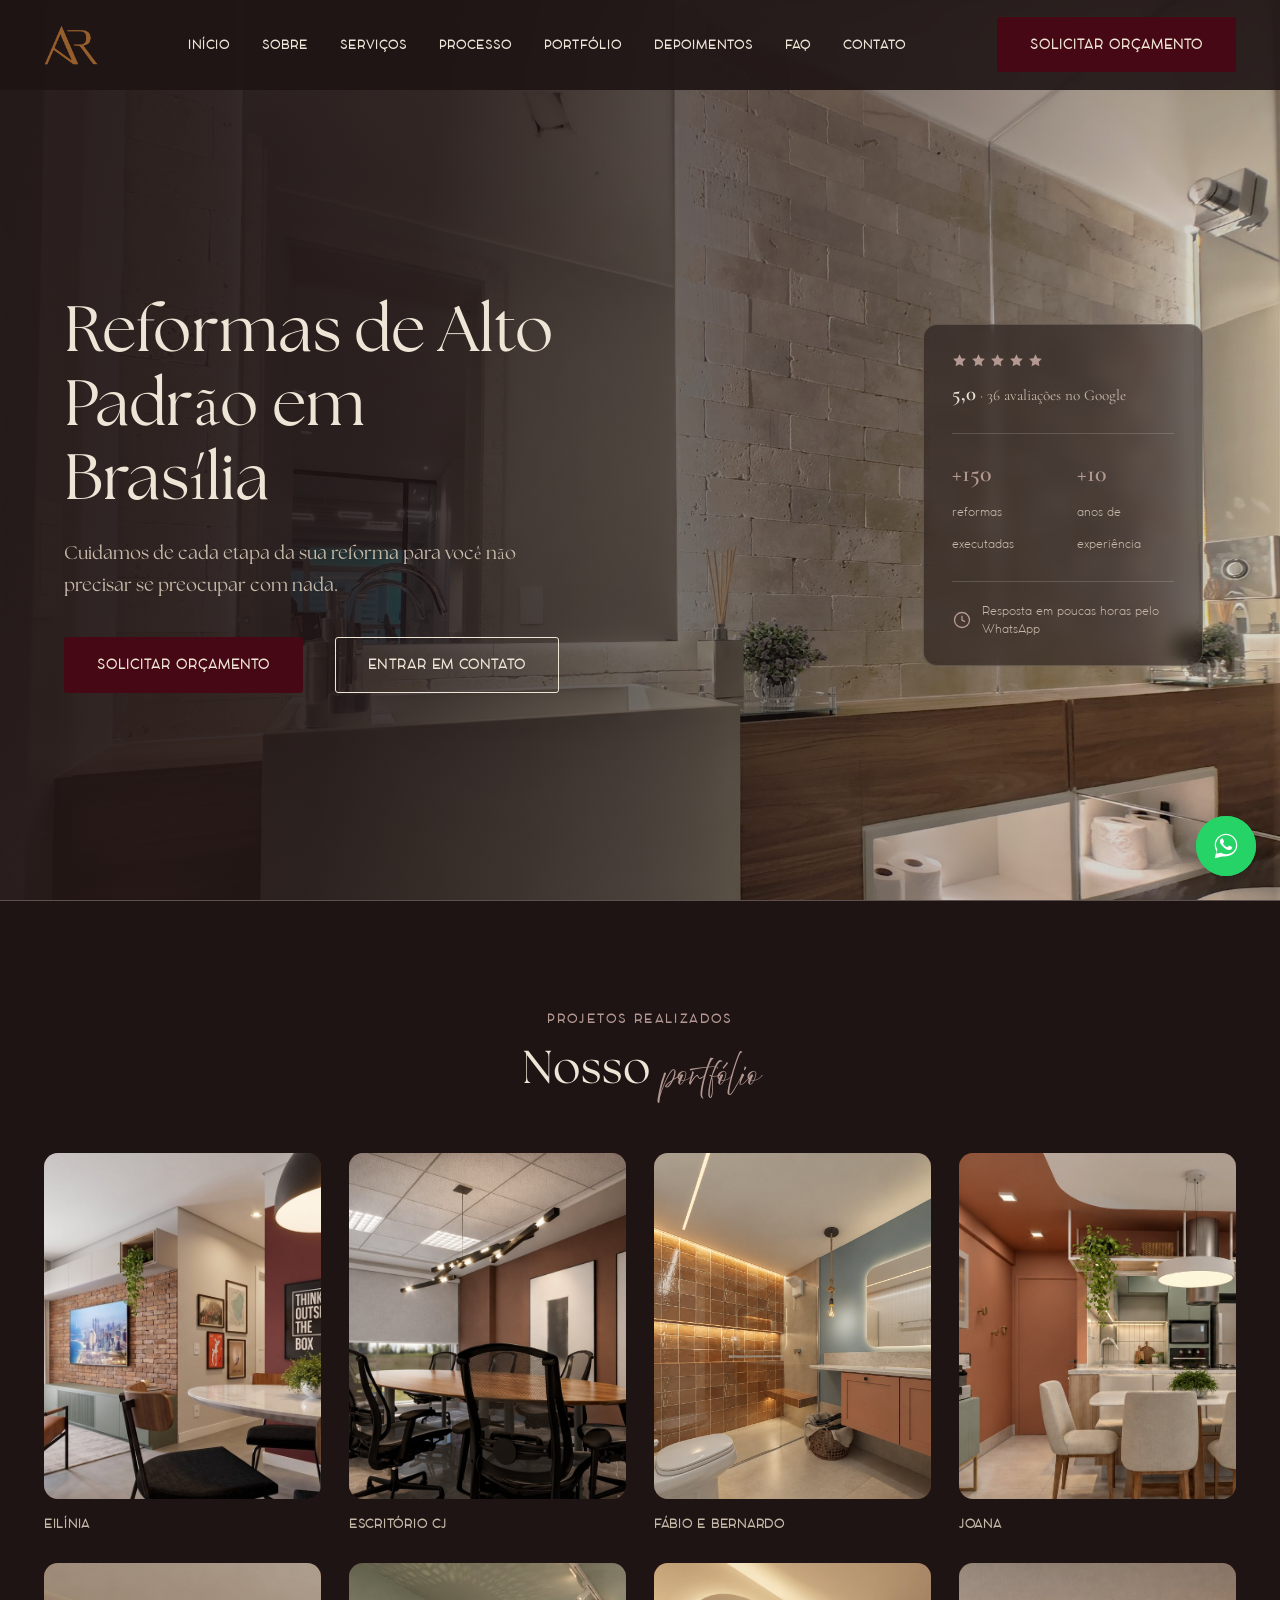
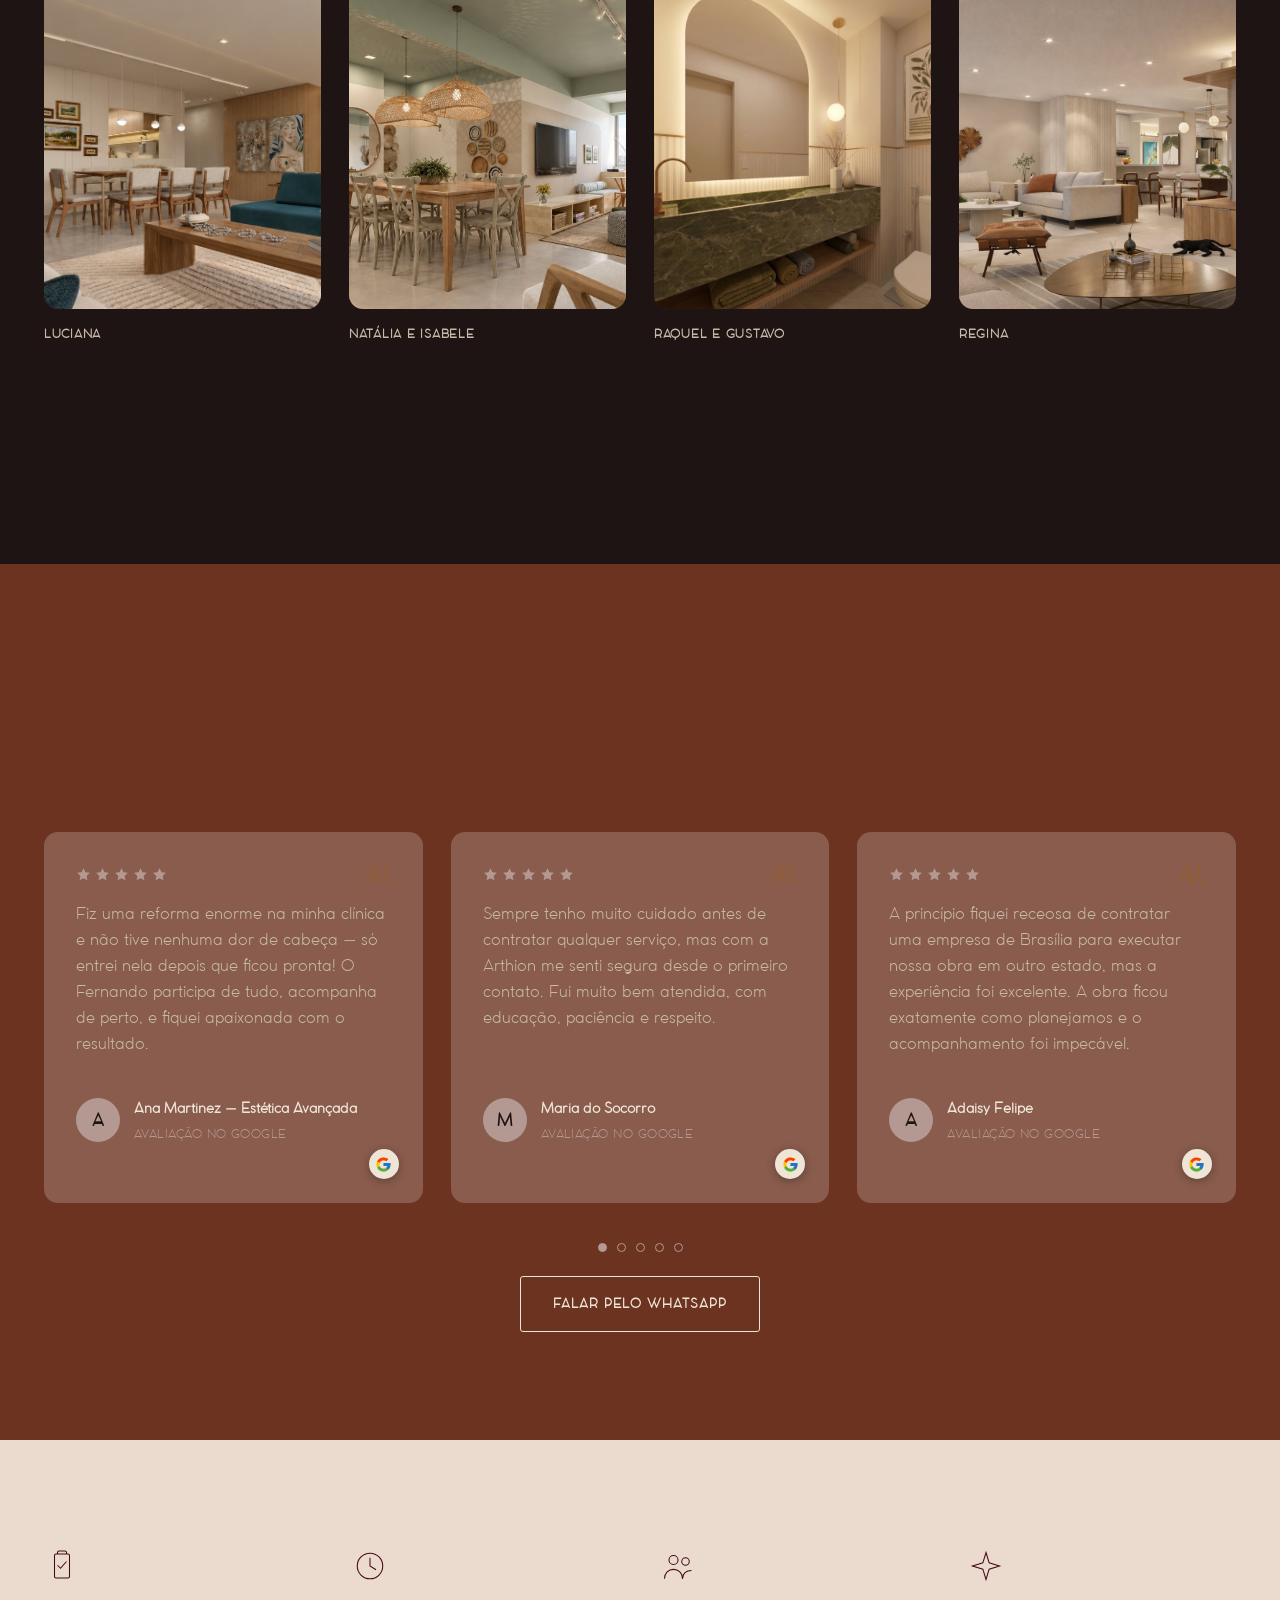
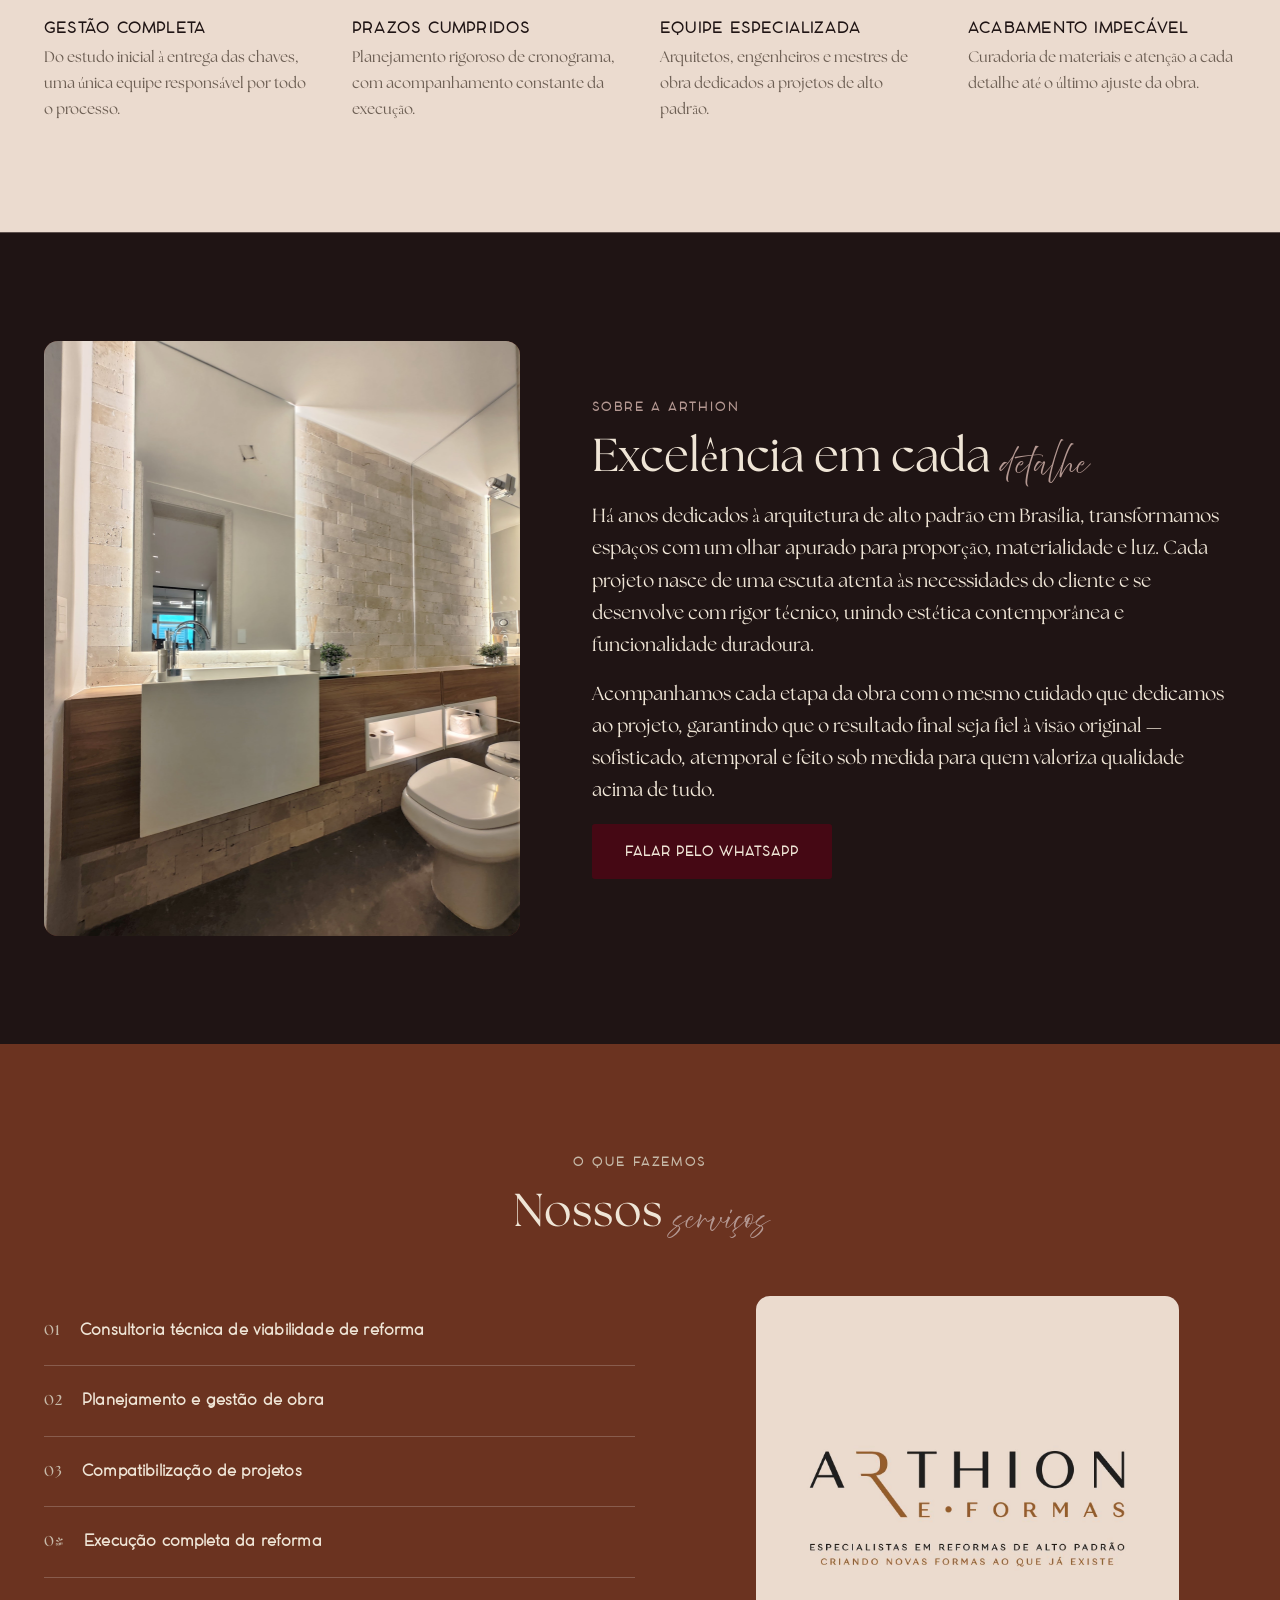
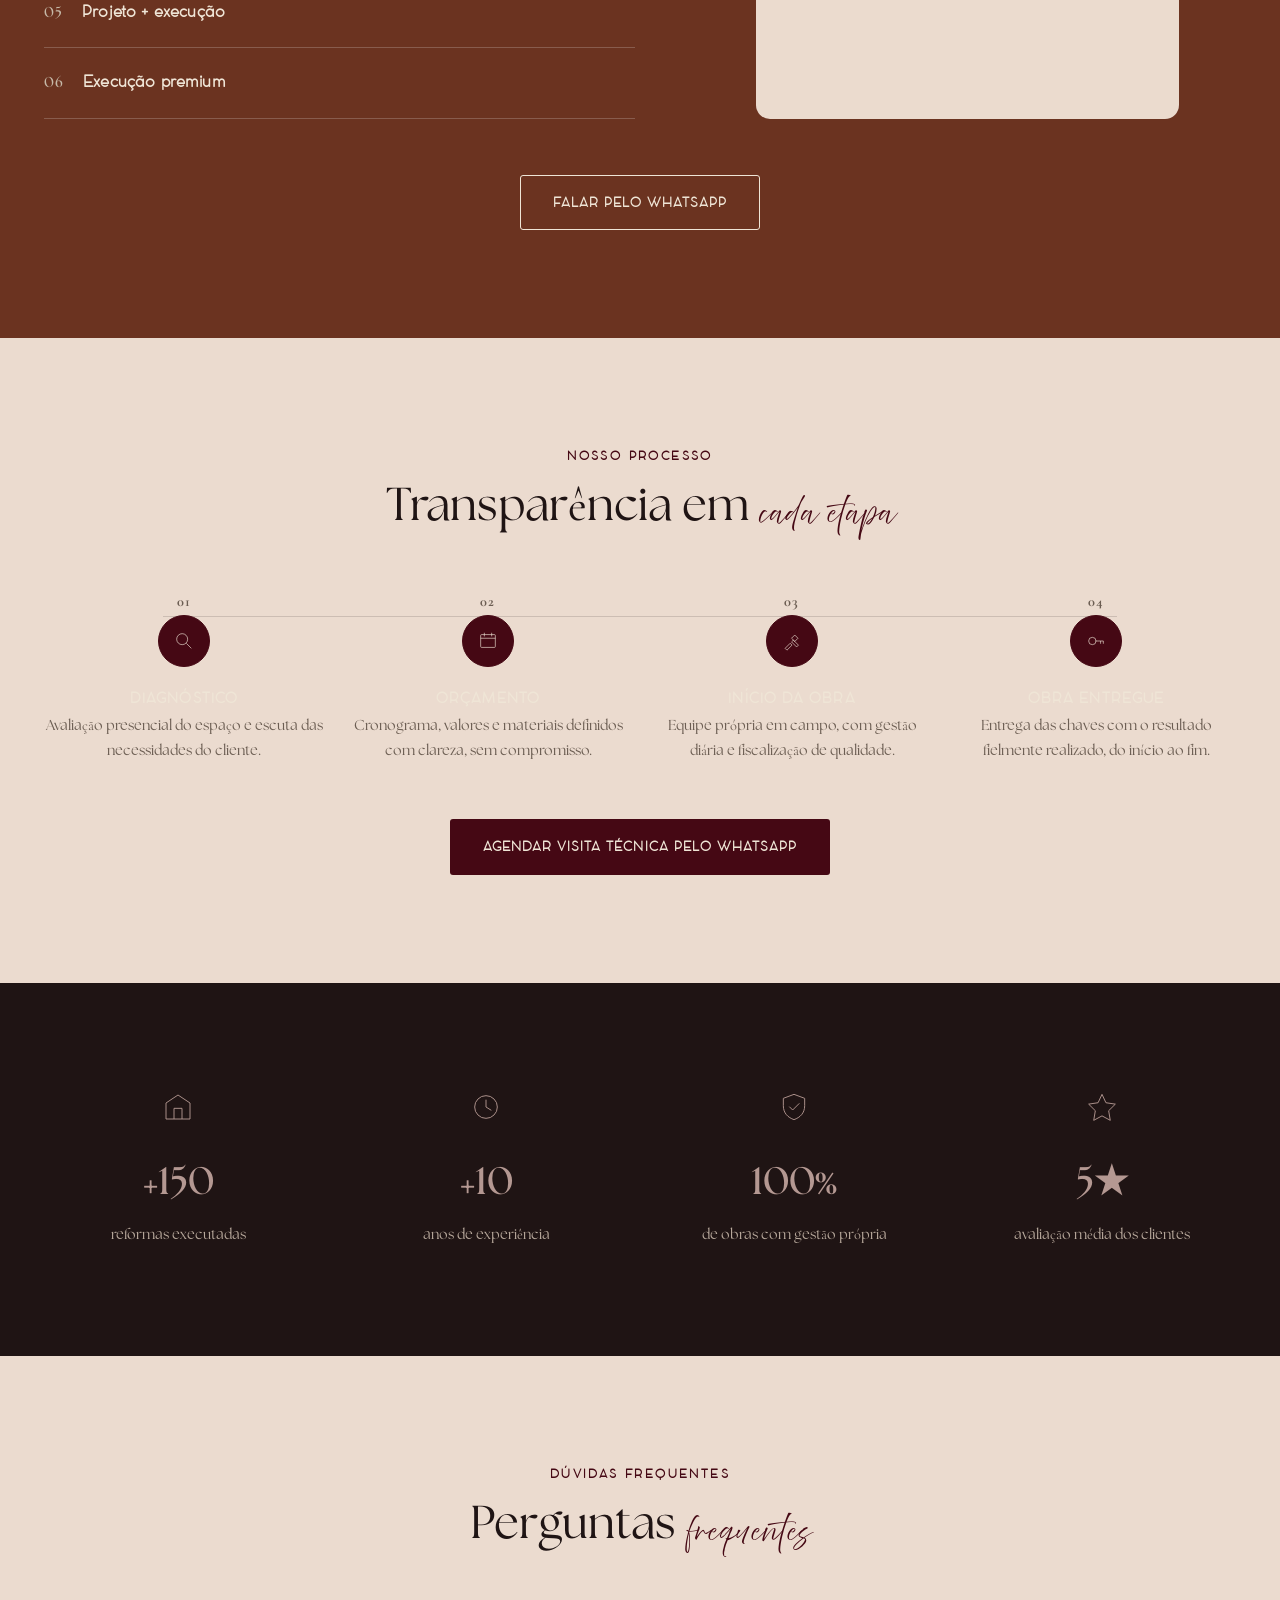
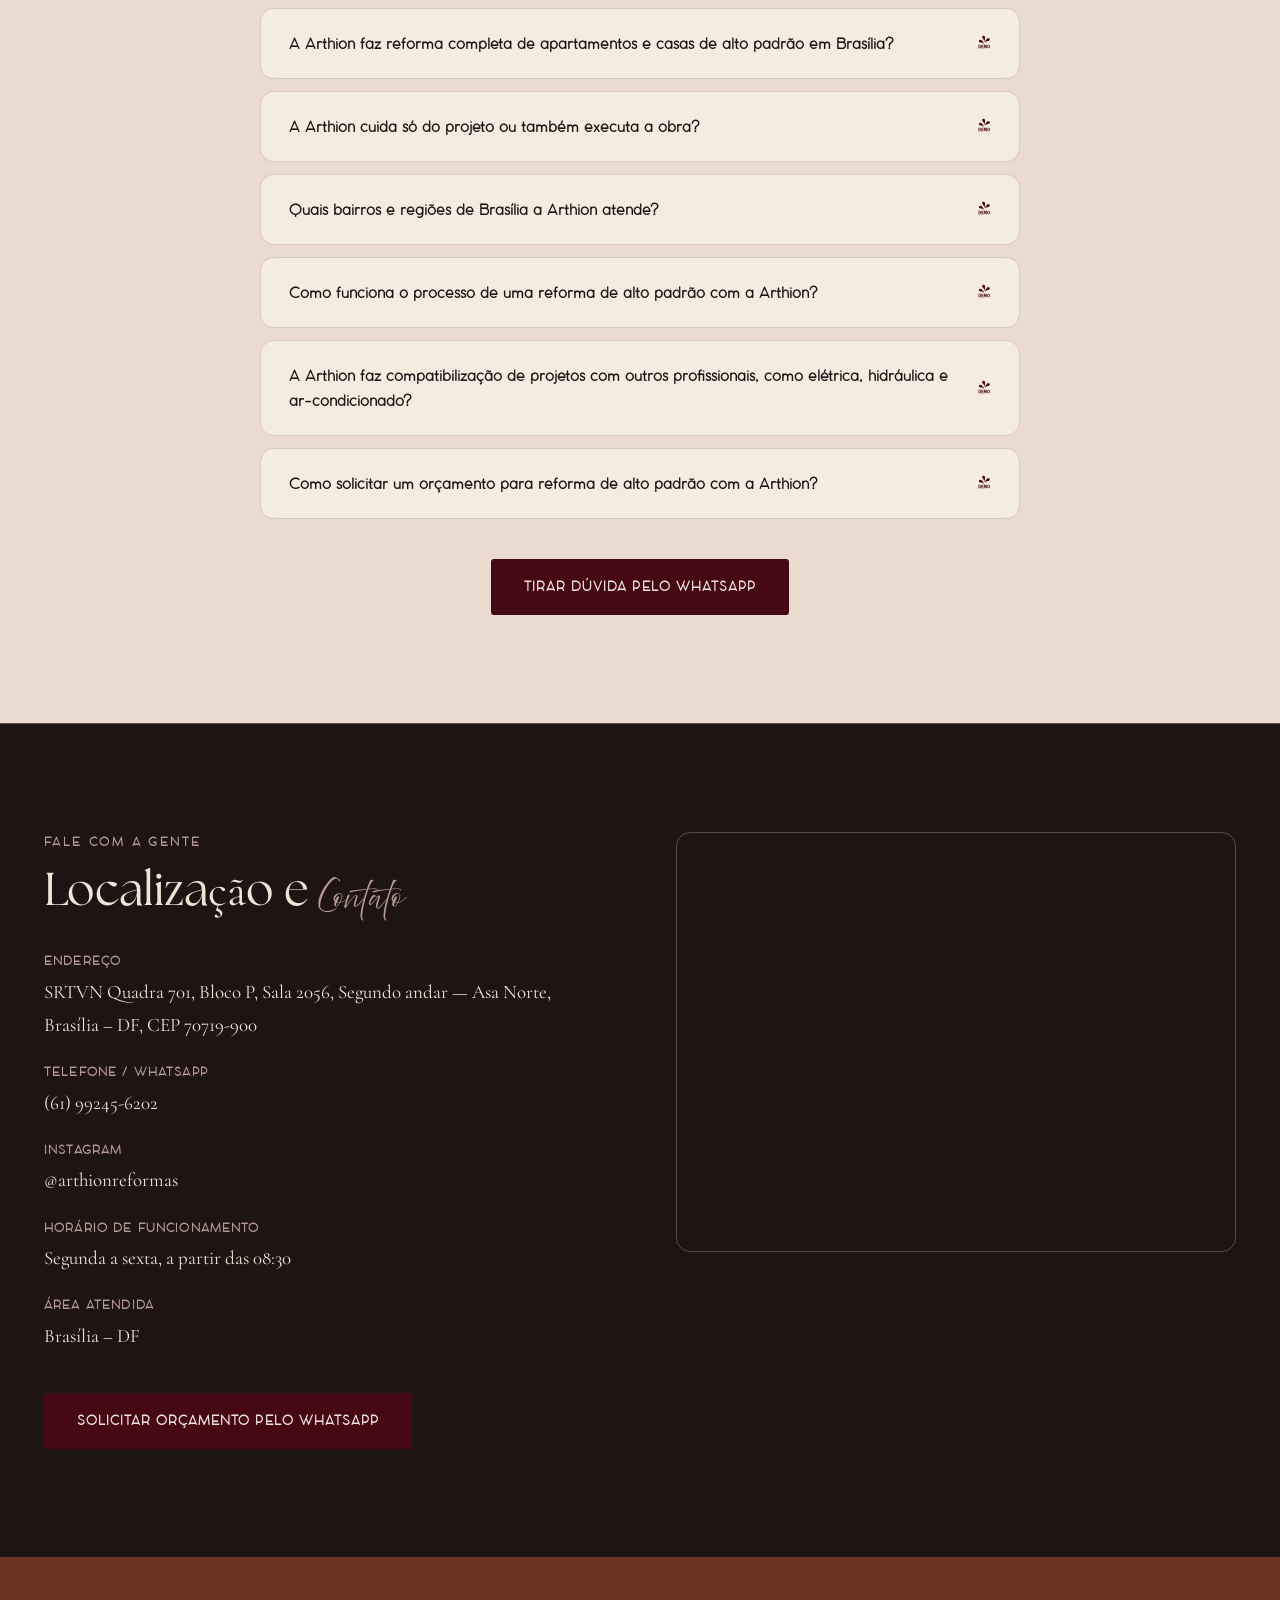
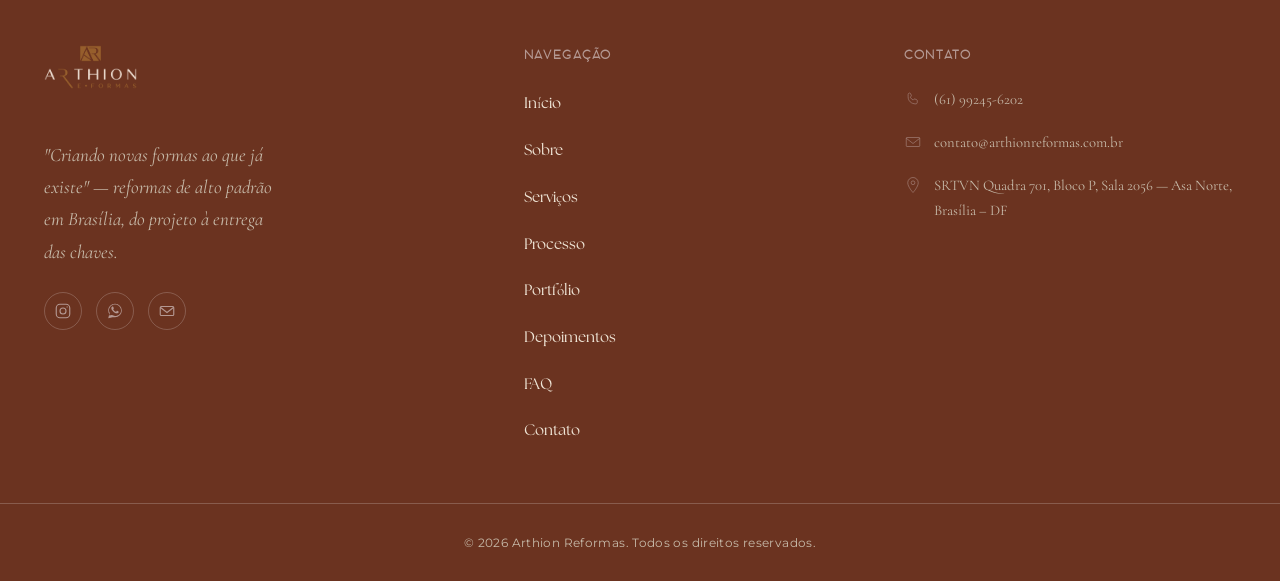
==== commit c3d882f1: "Adiciona card de confiança na hero e simplifica o processo pra 4 etapas Hero: card flutuante no lado" ====
--- a/index.html
+++ b/index.html
@@ -231,6 +231,40 @@
         <a class="btn btn--outline" href="#contato">Entrar em Contato</a>
       </div>
     </div>
+
+    <div class="hero__aside reveal">
+      <div class="hero__aside-card">
+        <div class="hero__aside-rating">
+          <div class="testimonial__stars" aria-hidden="true">
+            <svg viewBox="0 0 20 20"><path d="M10 1.5l2.6 5.46 5.9.74-4.35 4.2 1.12 5.9L10 14.9l-5.27 2.9 1.12-5.9L1.5 7.7l5.9-.74L10 1.5z"/></svg>
+            <svg viewBox="0 0 20 20"><path d="M10 1.5l2.6 5.46 5.9.74-4.35 4.2 1.12 5.9L10 14.9l-5.27 2.9 1.12-5.9L1.5 7.7l5.9-.74L10 1.5z"/></svg>
+            <svg viewBox="0 0 20 20"><path d="M10 1.5l2.6 5.46 5.9.74-4.35 4.2 1.12 5.9L10 14.9l-5.27 2.9 1.12-5.9L1.5 7.7l5.9-.74L10 1.5z"/></svg>
+            <svg viewBox="0 0 20 20"><path d="M10 1.5l2.6 5.46 5.9.74-4.35 4.2 1.12 5.9L10 14.9l-5.27 2.9 1.12-5.9L1.5 7.7l5.9-.74L10 1.5z"/></svg>
+            <svg viewBox="0 0 20 20"><path d="M10 1.5l2.6 5.46 5.9.74-4.35 4.2 1.12 5.9L10 14.9l-5.27 2.9 1.12-5.9L1.5 7.7l5.9-.74L10 1.5z"/></svg>
+          </div>
+          <p><strong>5,0</strong> <span>· 36 avaliações no Google</span></p>
+        </div>
+
+        <div class="hero__aside-stats">
+          <div>
+            <strong>+150</strong>
+            <span>reformas executadas</span>
+          </div>
+          <div>
+            <strong>+10</strong>
+            <span>anos de experiência</span>
+          </div>
+        </div>
+
+        <div class="hero__aside-response">
+          <svg viewBox="0 0 24 24" fill="none" stroke="currentColor" stroke-width="1.6" aria-hidden="true">
+            <circle cx="12" cy="12" r="9"/>
+            <path d="M12 7v5l3.5 2"/>
+          </svg>
+          <span>Resposta em poucas horas pelo WhatsApp</span>
+        </div>
+      </div>
+    </div>
   </section>
 
   <!-- PORTFÓLIO -->
@@ -622,24 +656,12 @@
               <path d="M29 29l11 11"/>
             </svg>
           </div>
-          <h3>Visita técnica</h3>
+          <h3>Diagnóstico</h3>
           <p>Avaliação presencial do espaço e escuta das necessidades do cliente.</p>
         </div>
 
         <div class="process-step reveal">
           <p class="process-step__number">02</p>
-          <div class="process-step__circle">
-            <svg class="icon" viewBox="0 0 48 48" fill="none" stroke="currentColor" stroke-width="1.4" aria-hidden="true">
-              <path d="M8 40l3-11 21-21 8 8-21 21-11 3z"/>
-              <path d="M26 12l8 8"/>
-            </svg>
-          </div>
-          <h3>Projeto</h3>
-          <p>Concepção arquitetônica e de interiores alinhada à identidade do cliente.</p>
-        </div>
-
-        <div class="process-step reveal">
-          <p class="process-step__number">03</p>
           <div class="process-step__circle">
             <svg class="icon" viewBox="0 0 48 48" fill="none" stroke="currentColor" stroke-width="1.4" aria-hidden="true">
               <rect x="8" y="10" width="32" height="28" rx="2"/>
@@ -647,12 +669,12 @@
               <path d="M16 6v8M32 6v8"/>
             </svg>
           </div>
-          <h3>Planejamento</h3>
-          <p>Cronograma, orçamento e escolha de materiais definidos com clareza.</p>
+          <h3>Orçamento</h3>
+          <p>Cronograma, valores e materiais definidos com clareza, sem compromisso.</p>
         </div>
 
         <div class="process-step reveal">
-          <p class="process-step__number">04</p>
+          <p class="process-step__number">03</p>
           <div class="process-step__circle">
             <svg class="icon" viewBox="0 0 48 48" fill="none" stroke="currentColor" stroke-width="1.4" aria-hidden="true">
               <path d="M27 22l11 11-4 4-11-11z"/>
@@ -660,12 +682,12 @@
               <path d="M23 18l7-7 7 7-7 7z"/>
             </svg>
           </div>
-          <h3>Execução</h3>
-          <p>Gestão diária da obra com fiscalização de qualidade em cada etapa.</p>
+          <h3>Início da obra</h3>
+          <p>Equipe própria em campo, com gestão diária e fiscalização de qualidade.</p>
         </div>
 
         <div class="process-step reveal">
-          <p class="process-step__number">05</p>
+          <p class="process-step__number">04</p>
           <div class="process-step__circle">
             <svg class="icon" viewBox="0 0 48 48" fill="none" stroke="currentColor" stroke-width="1.4" aria-hidden="true">
               <circle cx="16" cy="24" r="8"/>
@@ -673,8 +695,8 @@
               <path d="M34 24v6M40 24v6"/>
             </svg>
           </div>
-          <h3>Entrega</h3>
-          <p>Entrega das chaves com o projeto fielmente realizado, do início ao fim.</p>
+          <h3>Obra entregue</h3>
+          <p>Entrega das chaves com o resultado fielmente realizado, do início ao fim.</p>
         </div>
       </div>
 
--- a/css/style.min.css
+++ b/css/style.min.css
@@ -1 +1 @@
-@font-face{font-family:'The Seasons';src:url('../fonts/the-seasons/TheSeasons-Regular.woff2') format('woff2');font-weight:400;font-style:normal;font-display:swap}@font-face{font-family:'The Seasons';src:url('../fonts/the-seasons/TheSeasons-Italic.woff2') format('woff2');font-weight:400;font-style:italic;font-display:swap}@font-face{font-family:'The Seasons';src:url('../fonts/the-seasons/TheSeasons-Light.woff2') format('woff2');font-weight:300;font-style:normal;font-display:swap}@font-face{font-family:'The Seasons';src:url('../fonts/the-seasons/TheSeasons-LightItalic.woff2') format('woff2');font-weight:300;font-style:italic;font-display:swap}@font-face{font-family:'The Seasons';src:url('../fonts/the-seasons/TheSeasons-Bold.woff2') format('woff2');font-weight:700;font-style:normal;font-display:swap}@font-face{font-family:'The Seasons';src:url('../fonts/the-seasons/TheSeasons-BoldItalic.woff2') format('woff2');font-weight:700;font-style:italic;font-display:swap}@font-face{font-family:'Cocomat Pro';src:url('../fonts/cocomat-pro/CocomatPro-UltraLight.woff2') format('woff2');font-weight:200;font-style:normal;font-display:swap}@font-face{font-family:'Cocomat Pro';src:url('../fonts/cocomat-pro/CocomatPro-Light.woff2') format('woff2');font-weight:300;font-style:normal;font-display:swap}@font-face{font-family:'Above the Beyond Script';src:url('../fonts/above-the-beyond-script/AboveTheBeyond-Script.woff2') format('woff2');font-weight:400;font-style:normal;font-display:swap}:root{--cor-creme:#EFE5D6;--cor-creme-claro:#F4ECDF;--cor-cafe:#1f1414;--cor-cafe-card:#6b3320;--cor-cafe-elevado:color-mix(in srgb, var(--cor-cafe-card) 80%, white 20%);--cor-cobre:#450814;--cor-cobre-claro:color-mix(in srgb, var(--cor-cobre) 35%, var(--texto-claro) 65%);--cor-cobre-hover:color-mix(in srgb, var(--cor-cobre) 85%, black 15%);--texto-escuro:#1f1414;--texto-claro:#EFE5D6;--texto-suave-escuro:#B8A99C;--texto-suave-claro:#C6B9A8;--borda-sutil:rgba(180, 152, 146, 0.4);--divisor-secao:rgba(235, 219, 207, 0.3);--whatsapp-green:#25D366;--font-title:'The Seasons','Cormorant Garamond',serif;--font-subtitle:'Cocomat Pro','Montserrat',sans-serif;--font-body:'The Seasons','Cormorant Garamond',serif;--font-detail:'Above the Beyond Script','Alex Brush',cursive;--container-w:1240px;--header-h:90px;--radius-sm:3px;--radius-md:14px;--ease:0.25s ease}*,::after,::before{box-sizing:border-box}html{scroll-behavior:smooth}body{margin:0;background:var(--cor-cafe);color:var(--texto-claro);font-family:var(--font-body);font-size:19px;line-height:1.7;-webkit-font-smoothing:antialiased}img{max-width:100%;display:block}h1,h2,h3{font-family:var(--font-title);font-weight:400;color:var(--texto-claro);line-height:1.15;margin:0 0 1rem}p{margin:0 0 1rem}a{color:inherit;text-decoration:none}ul{list-style:none;margin:0;padding:0}button{font:inherit;cursor:pointer}.container{max-width:var(--container-w);margin:0 auto;padding:0 24px}section[id]{scroll-margin-top:var(--header-h)}.eyebrow{display:block;font-family:var(--font-subtitle);font-size:.75rem;font-weight:600;letter-spacing:.2em;text-transform:uppercase;color:var(--cor-cobre-claro);margin:0 0 .9rem}.eyebrow--light{color:var(--cor-cobre-claro)}.section__title{font-size:clamp(2rem, 3.6vw, 3rem)}.section__title--light{color:var(--texto-claro)}.hero__title em,.section__title em{font-family:var(--font-detail);font-size:.55em;font-style:normal;color:var(--cor-cobre-claro)}.section{padding:108px 0}.section--divider{border-top:1px solid var(--divisor-secao)}.section--dark{background:var(--cor-cafe-card);color:var(--texto-claro)}.section--dark p{color:var(--texto-suave-claro)}.section--claro,.section--dark.section--claro{background:#ebdbcf;color:var(--texto-escuro)}.section--claro .icon{color:var(--cor-cobre)}.section--claro h1,.section--claro h2,.section--claro h3{color:var(--texto-escuro)}.section--claro .eyebrow,.section--claro .hero__title em,.section--claro .section__title em{color:var(--cor-cobre)}.section--claro .differential h3{color:var(--texto-escuro)}.section--claro .differential p,.section--claro .process-step p{color:#6b5d52}.section--claro .process-step__number{color:#6b5d52}.section--claro .process-step__circle{background:var(--cor-cobre);border-color:var(--cor-cobre)}.section--claro .process-step__circle .icon{color:var(--texto-claro)}.section--claro .process::before{background:rgba(31,20,20,.15)}.section__head{max-width:640px;margin:0 auto 56px;text-align:center}.section__head--split{display:flex;align-items:flex-end;justify-content:space-between;gap:24px;text-align:left;max-width:none;margin:0 0 56px}.skip-link{position:absolute;left:-9999px;top:0;background:var(--cor-cafe);color:var(--texto-claro);padding:12px 20px;z-index:999}.skip-link:focus{left:16px;top:16px}a:focus-visible,button:focus-visible{outline:2px solid var(--cor-cobre-claro);outline-offset:3px}.btn{display:inline-block;padding:16px 32px;font-family:var(--font-subtitle);font-size:.8rem;font-weight:600;letter-spacing:.08em;text-transform:uppercase;border:1px solid transparent;border-radius:var(--radius-sm);transition:background var(--ease),color var(--ease),border-color var(--ease)}.btn--primary{background:var(--cor-cobre);color:var(--cor-creme)}.btn--primary:hover{background:var(--cor-cobre-hover)}.btn--outline{background:0 0;border-color:var(--texto-claro);color:var(--texto-claro)}.btn--outline:hover{background:var(--texto-claro);color:var(--texto-escuro)}.link-arrow{display:inline-flex;align-items:center;gap:8px;font-family:var(--font-subtitle);font-size:.8rem;font-weight:600;letter-spacing:.08em;text-transform:uppercase;color:var(--cor-cobre-claro);white-space:nowrap;transition:gap var(--ease),color var(--ease)}.link-arrow:hover{gap:12px;color:var(--texto-claro)}.img-placeholder{position:relative;overflow:hidden;background:color-mix(in srgb,var(--cor-cobre) 30%,var(--cor-cafe-card));border-radius:var(--radius-md)}.img-placeholder img{position:absolute;inset:0;width:100%;height:100%;object-fit:cover}.img-placeholder__label{position:absolute;inset:0;display:flex;align-items:center;justify-content:center;text-align:center;padding:1.5rem;font-family:var(--font-subtitle);font-size:.75rem;letter-spacing:.08em;text-transform:uppercase;color:var(--texto-claro)}.icon{color:var(--cor-cobre-claro);stroke-width:1.4}.header{position:fixed;top:0;left:0;right:0;z-index:100;height:var(--header-h);background:rgba(31,20,20,.9);border-bottom:1px solid transparent;transition:background var(--ease),border-color var(--ease),backdrop-filter var(--ease)}.header.is-scrolled{background:rgba(31,20,20,.96);backdrop-filter:blur(10px);border-bottom-color:var(--borda-sutil)}.header__inner{height:100%;display:flex;align-items:center;justify-content:space-between;gap:24px}.header__logo img{height:40px;width:auto}.nav__list{display:flex;gap:32px}.nav__link{font-family:var(--font-subtitle);font-size:.78rem;font-weight:600;letter-spacing:.08em;text-transform:uppercase;padding:4px 0;border-bottom:1px solid transparent;transition:border-color var(--ease),color var(--ease)}.nav__link:hover{color:var(--cor-cobre-claro);border-bottom-color:var(--cor-cobre)}.header__cta{flex-shrink:0}.hamburger{display:none;flex-direction:column;justify-content:center;gap:5px;width:40px;height:40px;background:0 0;border:none;padding:0}.hamburger span{display:block;height:1px;background:var(--texto-claro);transition:transform var(--ease),opacity var(--ease)}.hamburger[aria-expanded=true] span:first-child{transform:translateY(6px) rotate(45deg)}.hamburger[aria-expanded=true] span:nth-child(2){opacity:0}.hamburger[aria-expanded=true] span:nth-child(3){transform:translateY(-6px) rotate(-45deg)}.hero{position:relative;display:flex;align-items:center;min-height:100vh;padding-top:var(--header-h);overflow:hidden}.hero__bg{position:absolute;inset:0;z-index:0}.hero__bg img{width:100%;height:100%;object-fit:cover;object-position:center 30%}.hero__overlay{position:absolute;inset:0;z-index:1;background:linear-gradient(100deg,rgba(31,20,20,.95) 0,rgba(31,20,20,.88) 32%,rgba(31,20,20,.55) 58%,rgba(31,20,20,.18) 82%)}.hero__col{position:relative;z-index:2;display:flex;flex-direction:column;justify-content:center;max-width:640px;padding:64px 5vw}.hero__title{font-size:clamp(2.6rem, 5vw, 4rem);margin-bottom:1.25rem}.hero__subtitle{max-width:460px;color:var(--texto-suave-claro);font-size:1.15rem;margin-bottom:2.25rem}.hero__actions{display:flex;align-items:center;flex-wrap:wrap;gap:32px}.differentials{display:grid;grid-template-columns:repeat(4,1fr);gap:40px}.differential{text-align:left}.differential .icon{width:36px;height:36px;margin-bottom:1.5rem}.differential h3{font-family:var(--font-subtitle);font-size:.95rem;font-weight:600;letter-spacing:.08em;text-transform:uppercase;color:var(--texto-claro);margin-bottom:.6rem}.differential p{font-size:.95rem;margin:0}.about{display:grid;grid-template-columns:0.85fr 1.15fr;gap:72px;align-items:center}.services-grid{display:grid;grid-template-columns:1.1fr 1fr;gap:64px;align-items:stretch}.services{display:flex;flex-direction:column}.service{display:flex;align-items:baseline;gap:20px;padding:22px 0;border-bottom:1px solid var(--borda-sutil)}.service__number{font-family:var(--font-title);font-weight:700;font-size:.9rem;letter-spacing:.04em;color:var(--cor-cobre-claro);margin:0;flex-shrink:0}.service h3{font-family:var(--font-subtitle);font-size:1.02rem;font-weight:600;letter-spacing:.01em;line-height:1.4;color:var(--texto-claro);margin:0}.services__media{aspect-ratio:1/1;height:100%;width:auto;justify-self:center}.services__cta{margin-top:56px;text-align:center}.process{position:relative;display:grid;grid-template-columns:repeat(5,1fr);gap:24px}.process::before{content:'';position:absolute;top:26px;left:10%;right:10%;height:1px;background:var(--borda-sutil)}.process-step{position:relative;text-align:center;padding-top:0}.process-step__number{font-family:var(--font-title);font-size:.8rem;font-weight:700;letter-spacing:.1em;color:var(--texto-suave-escuro);margin-bottom:.9rem}.process-step__circle{position:relative;z-index:1;width:52px;height:52px;margin:0 auto 1.5rem;display:flex;align-items:center;justify-content:center;border-radius:50%;background:var(--cor-cafe-card);border:1px solid var(--borda-sutil)}.process-step__circle .icon{width:22px;height:22px}.process-step h3{font-family:var(--font-subtitle);font-size:.85rem;font-weight:600;letter-spacing:.08em;text-transform:uppercase;color:var(--texto-claro);margin-bottom:.5rem}.process-step p{font-size:.9rem;color:var(--texto-suave-escuro);margin:0}.process__cta{margin-top:56px;text-align:center}.portfolio{display:grid;grid-template-columns:repeat(4,1fr);gap:28px}.portfolio-item{display:block;margin:0}.portfolio-item .img-placeholder{cursor:pointer}.portfolio-item .img-placeholder img{transition:transform .5s ease}.portfolio-item:hover .img-placeholder img{transform:scale(1.05)}.portfolio-item__overlay{position:absolute;inset:0;display:flex;align-items:flex-end;padding:20px;background:linear-gradient(180deg,transparent 50%,rgba(42,29,24,.9) 100%);color:var(--texto-claro);font-family:var(--font-subtitle);font-size:.85rem;letter-spacing:.04em;opacity:0;transition:opacity var(--ease)}.portfolio-item:hover .portfolio-item__overlay{opacity:1}.portfolio-item__name{margin:.9rem 0 0;font-family:var(--font-subtitle);font-size:.78rem;font-weight:600;letter-spacing:.06em;text-transform:uppercase;color:var(--texto-suave-claro);transition:color var(--ease)}.portfolio-item:hover .portfolio-item__name{color:var(--texto-claro)}.portfolio__cta{margin-top:56px;display:flex;justify-content:center;flex-wrap:wrap;gap:20px}.page-banner{padding:calc(var(--header-h) + 72px) 0 72px;background:var(--cor-cafe-card);text-align:center}.page-banner .eyebrow{text-align:center}.page-banner__title{max-width:760px;margin:0 auto}.page-banner__subtitle{max-width:620px;margin:0 auto;color:var(--texto-suave-claro);font-size:1.05rem}.project-jumplinks{display:flex;flex-wrap:wrap;justify-content:center;gap:12px;margin-top:36px}.project-jumplinks a{font-family:var(--font-subtitle);font-size:.75rem;font-weight:600;letter-spacing:.06em;text-transform:uppercase;padding:10px 22px;border:1px solid var(--borda-sutil);border-radius:999px;color:var(--texto-suave-claro);transition:background var(--ease),color var(--ease),border-color var(--ease)}.project-jumplinks a:hover{background:var(--cor-cobre);border-color:var(--cor-cobre);color:var(--cor-creme)}.project-block__head{max-width:720px;margin:0 auto 40px;text-align:center}.project-block__desc{color:var(--texto-suave-claro);font-size:1.05rem}.section--claro .project-block__desc{color:#6b5d52}.project-gallery{columns:3;column-gap:20px}.project-gallery a{display:block;margin-bottom:20px;break-inside:avoid;border-radius:var(--radius-md);overflow:hidden}.project-gallery img{width:100%;height:auto;display:block;transition:transform .5s ease}.project-gallery a:hover img{transform:scale(1.03)}.project-back{text-align:center}.stats{display:grid;grid-template-columns:repeat(4,1fr);gap:40px;text-align:center}.stat .icon{width:32px;height:32px;margin-bottom:1rem}.stat__number{display:block;font-family:var(--font-title);font-size:clamp(2rem, 3vw, 2.6rem);font-weight:700;color:var(--cor-cobre-claro);margin-bottom:.5rem}.stat__number .num-symbol{font-family:'Cormorant Garamond',serif}.stat p{font-size:.9rem;color:var(--texto-suave-escuro);margin:0}.testimonials-nav{display:flex;gap:12px}.testimonials-nav__btn{display:flex;align-items:center;justify-content:center;width:40px;height:40px;border-radius:50%;border:1px solid var(--borda-sutil);color:var(--cor-cobre-claro);background:0 0;transition:background var(--ease),border-color var(--ease)}.testimonials-nav__btn:hover{background:var(--cor-cafe-elevado);border-color:var(--cor-cobre)}.testimonials{display:flex;gap:28px;overflow-x:auto;scroll-snap-type:x mandatory;scrollbar-width:none}.testimonials::-webkit-scrollbar{display:none}.testimonials-dots{display:flex;justify-content:center;gap:10px;margin-top:40px}.testimonials-dots__btn{width:9px;height:9px;padding:0;border-radius:50%;border:1px solid var(--cor-cobre-claro);background:0 0;transition:background var(--ease),transform var(--ease)}.testimonials-dots__btn:hover{transform:scale(1.2)}.testimonials-dots__btn.is-active{background:var(--cor-cobre-claro)}.testimonials__cta{margin-top:24px;text-align:center}.testimonial{position:relative;display:flex;flex-direction:column;flex:0 0 calc((100% - 56px)/ 3);scroll-snap-align:start;margin:0;padding:32px 32px 60px;background:var(--cor-cafe-elevado);border-radius:var(--radius-md)}.testimonial__top{display:flex;align-items:center;justify-content:space-between;margin-bottom:1rem}.testimonial__stars{display:flex;gap:4px}.testimonial__stars svg{width:15px;height:15px;fill:var(--cor-cobre-claro)}.testimonial__brand{width:27px;height:20px;object-fit:contain;opacity:.85}.testimonial__quote{flex:1 1 auto;font-family:var(--font-subtitle);font-style:normal;font-size:1.02rem;line-height:1.6;color:var(--texto-claro)}.testimonial__author{display:flex;align-items:center;gap:14px;margin-top:1.5rem}.testimonial__avatar{display:flex;flex-shrink:0;align-items:center;justify-content:center;width:44px;height:44px;border-radius:50%;background:var(--cor-cobre-claro);color:var(--cor-cafe);font-family:var(--font-subtitle);font-size:1.05rem;font-weight:700}.testimonial__author-text{font-family:var(--font-subtitle);font-size:.85rem;font-weight:600;color:var(--texto-claro)}.testimonial__author-text span{display:block;margin-top:.25rem;font-size:.72rem;font-weight:500;letter-spacing:.04em;text-transform:uppercase;color:var(--cor-cobre-claro)}.testimonial__google-badge{position:absolute;right:24px;bottom:24px;display:flex;align-items:center;justify-content:center;width:30px;height:30px;border-radius:50%;background:var(--cor-creme);box-shadow:0 2px 8px rgba(0,0,0,.3)}.testimonial__google-badge svg{width:17px;height:17px}.faq-list{max-width:760px;margin:0 auto;display:flex;flex-direction:column;gap:12px}.faq-item{background:var(--cor-creme-claro);border:1px solid var(--borda-sutil);border-radius:var(--radius-md);padding:0 28px}.faq-item__question{list-style:none;cursor:pointer;padding:22px 0;display:flex;align-items:center;justify-content:space-between;gap:16px;font-family:var(--font-subtitle);font-weight:600;font-size:.92rem;color:var(--texto-escuro)}.faq-item__question::-webkit-details-marker{display:none}.faq-item__question::after{content:'+';flex-shrink:0;font-family:var(--font-body);font-size:1.5rem;line-height:1;color:var(--cor-cobre);transition:transform var(--ease)}.faq-item[open] .faq-item__question::after{transform:rotate(45deg)}.faq-item__answer{margin:0 0 24px;color:#6b5d52;line-height:1.65}.faq__cta{text-align:center;margin-top:40px}.contact{display:grid;grid-template-columns:1fr 1fr;gap:72px;align-items:start}.contact__list{margin:2rem 0 2.5rem;display:flex;flex-direction:column;gap:1.25rem}.contact__list span{font-family:'Cormorant Garamond',serif}.contact__list strong{display:block;font-family:var(--font-subtitle);font-size:.72rem;font-weight:600;letter-spacing:.1em;text-transform:uppercase;color:var(--cor-cobre-claro);margin-bottom:.3rem}.contact__map{aspect-ratio:4/3;border-radius:var(--radius-md);overflow:hidden;border:1px solid var(--borda-sutil)}.footer{background:var(--cor-cafe-card);color:var(--texto-claro);padding:88px 0 0}.footer__grid{display:grid;grid-template-columns:1.3fr 1fr 1fr;gap:48px;padding-bottom:56px}.footer__logo{display:block;position:relative;z-index:2;height:74px;overflow:visible;margin-bottom:1.25rem}.footer__logo img{height:44px;width:auto}.footer__desc{font-family:'Cormorant Garamond',serif;font-style:italic;color:var(--texto-suave-claro);max-width:30ch}.footer__social{display:flex;gap:14px;margin-top:1.5rem}.footer__social a{display:flex;align-items:center;justify-content:center;width:38px;height:38px;border-radius:50%;border:1px solid var(--borda-sutil);color:var(--cor-cobre-claro);transition:background var(--ease),color var(--ease)}.footer__social a:hover{background:var(--cor-cobre);color:var(--cor-creme)}.footer__heading{font-family:var(--font-subtitle);font-size:.75rem;font-weight:600;letter-spacing:.14em;text-transform:uppercase;color:var(--cor-cobre-claro);margin-bottom:1.4rem}.footer__nav-list{display:flex;flex-direction:column;gap:.9rem}.footer__nav-list a{font-size:.95rem;color:var(--texto-claro);transition:color var(--ease)}.footer__nav-list a:hover{color:var(--cor-cobre-claro)}.footer__contact-list{display:flex;flex-direction:column;gap:1.1rem}.footer__contact-list li{display:flex;align-items:flex-start;gap:12px;font-size:.92rem;color:var(--texto-suave-claro)}.footer__contact-list li span{font-family:'Cormorant Garamond',serif}.footer__contact-list .icon{width:18px;height:18px;flex-shrink:0;margin-top:3px}.footer__rule{height:1px;background:var(--borda-sutil)}.footer__copy{text-align:center;font-family:Montserrat,sans-serif;font-size:.78rem;letter-spacing:.03em;color:var(--texto-suave-claro);padding:28px 0;margin:0}.whatsapp-float{position:fixed;right:24px;bottom:24px;z-index:200;width:60px;height:60px;border-radius:50%;background:var(--whatsapp-green);color:#fff;display:flex;align-items:center;justify-content:center;box-shadow:0 6px 20px rgba(0,0,0,.25);transition:transform var(--ease)}.whatsapp-float:hover{transform:scale(1.06)}.whatsapp-float::before{content:'';position:absolute;inset:0;border-radius:50%;background:var(--whatsapp-green);animation:pulse 2.4s ease-out infinite;z-index:-1}@keyframes pulse{0%{transform:scale(1);opacity:.55}100%{transform:scale(1.9);opacity:0}}.reveal{opacity:0;transform:translateY(24px);transition:opacity .7s ease,transform .7s ease}.reveal.is-visible{opacity:1;transform:translateY(0)}@media (prefers-reduced-motion:reduce){html{scroll-behavior:auto}.reveal{opacity:1;transform:none;transition:none}.whatsapp-float::before{animation:none}.portfolio-item .img-placeholder img{transition:none}}@media (max-width:1100px){.differentials{grid-template-columns:repeat(2,1fr);gap:40px 32px}.process{grid-template-columns:repeat(5,1fr);gap:16px}.stats{grid-template-columns:repeat(2,1fr);gap:40px 24px}.footer__grid{grid-template-columns:1fr 1fr;gap:40px}}@media (max-width:900px){.nav{display:none}.header__cta{display:none}.hamburger{display:flex}.nav.is-open{display:block;position:fixed;top:var(--header-h);left:0;right:0;background:var(--cor-cafe-card);border-top:1px solid var(--borda-sutil);border-bottom:1px solid var(--borda-sutil);padding:24px}.nav.is-open .nav__list{flex-direction:column;gap:20px;text-align:center}.hero__col{max-width:none;padding:56px 6vw}.hero__overlay{background:linear-gradient(180deg,rgba(31,20,20,.55) 0,rgba(31,20,20,.88) 55%,rgba(31,20,20,.96) 100%)}.about,.contact{grid-template-columns:1fr;gap:40px}.process{grid-template-columns:1fr;gap:40px}.process::before{top:0;bottom:0;left:26px;right:auto;width:1px;height:auto}.process-step{text-align:left;padding-left:76px}.process-step__circle{position:absolute;left:0;top:0;margin:0}.portfolio{grid-template-columns:repeat(2,1fr);gap:20px}.project-gallery{columns:2}.testimonial{flex:0 0 86%}.section__head--split{flex-direction:column;align-items:flex-start;gap:16px}}@media (max-width:560px){body{font-size:17px}.section{padding:80px 0}.differentials{grid-template-columns:1fr}.services-grid{grid-template-columns:1fr;gap:32px}.stats{grid-template-columns:1fr 1fr}.project-gallery{columns:1}.footer__grid{grid-template-columns:1fr}.btn{padding:14px 26px;font-size:.76rem}.whatsapp-float{width:54px;height:54px;right:16px;bottom:16px}}@media (min-width:1600px){.container{max-width:1400px}body{font-size:20px}}+@font-face{font-family:'The Seasons';src:url('../fonts/the-seasons/TheSeasons-Regular.woff2') format('woff2');font-weight:400;font-style:normal;font-display:swap}@font-face{font-family:'The Seasons';src:url('../fonts/the-seasons/TheSeasons-Italic.woff2') format('woff2');font-weight:400;font-style:italic;font-display:swap}@font-face{font-family:'The Seasons';src:url('../fonts/the-seasons/TheSeasons-Light.woff2') format('woff2');font-weight:300;font-style:normal;font-display:swap}@font-face{font-family:'The Seasons';src:url('../fonts/the-seasons/TheSeasons-LightItalic.woff2') format('woff2');font-weight:300;font-style:italic;font-display:swap}@font-face{font-family:'The Seasons';src:url('../fonts/the-seasons/TheSeasons-Bold.woff2') format('woff2');font-weight:700;font-style:normal;font-display:swap}@font-face{font-family:'The Seasons';src:url('../fonts/the-seasons/TheSeasons-BoldItalic.woff2') format('woff2');font-weight:700;font-style:italic;font-display:swap}@font-face{font-family:'Cocomat Pro';src:url('../fonts/cocomat-pro/CocomatPro-UltraLight.woff2') format('woff2');font-weight:200;font-style:normal;font-display:swap}@font-face{font-family:'Cocomat Pro';src:url('../fonts/cocomat-pro/CocomatPro-Light.woff2') format('woff2');font-weight:300;font-style:normal;font-display:swap}@font-face{font-family:'Above the Beyond Script';src:url('../fonts/above-the-beyond-script/AboveTheBeyond-Script.woff2') format('woff2');font-weight:400;font-style:normal;font-display:swap}:root{--cor-creme:#EFE5D6;--cor-creme-claro:#F4ECDF;--cor-cafe:#1f1414;--cor-cafe-card:#6b3320;--cor-cafe-elevado:color-mix(in srgb, var(--cor-cafe-card) 80%, white 20%);--cor-cobre:#450814;--cor-cobre-claro:color-mix(in srgb, var(--cor-cobre) 35%, var(--texto-claro) 65%);--cor-cobre-hover:color-mix(in srgb, var(--cor-cobre) 85%, black 15%);--texto-escuro:#1f1414;--texto-claro:#EFE5D6;--texto-suave-escuro:#B8A99C;--texto-suave-claro:#C6B9A8;--borda-sutil:rgba(180, 152, 146, 0.4);--divisor-secao:rgba(235, 219, 207, 0.3);--whatsapp-green:#25D366;--font-title:'The Seasons','Cormorant Garamond',serif;--font-subtitle:'Cocomat Pro','Montserrat',sans-serif;--font-body:'The Seasons','Cormorant Garamond',serif;--font-detail:'Above the Beyond Script','Alex Brush',cursive;--container-w:1240px;--header-h:90px;--radius-sm:3px;--radius-md:14px;--ease:0.25s ease}*,::after,::before{box-sizing:border-box}html{scroll-behavior:smooth}body{margin:0;background:var(--cor-cafe);color:var(--texto-claro);font-family:var(--font-body);font-size:19px;line-height:1.7;-webkit-font-smoothing:antialiased}img{max-width:100%;display:block}h1,h2,h3{font-family:var(--font-title);font-weight:400;color:var(--texto-claro);line-height:1.15;margin:0 0 1rem}p{margin:0 0 1rem}a{color:inherit;text-decoration:none}ul{list-style:none;margin:0;padding:0}button{font:inherit;cursor:pointer}.container{max-width:var(--container-w);margin:0 auto;padding:0 24px}section[id]{scroll-margin-top:var(--header-h)}.eyebrow{display:block;font-family:var(--font-subtitle);font-size:.75rem;font-weight:600;letter-spacing:.2em;text-transform:uppercase;color:var(--cor-cobre-claro);margin:0 0 .9rem}.eyebrow--light{color:var(--cor-cobre-claro)}.section__title{font-size:clamp(2rem, 3.6vw, 3rem)}.section__title--light{color:var(--texto-claro)}.hero__title em,.section__title em{font-family:var(--font-detail);font-size:.55em;font-style:normal;color:var(--cor-cobre-claro)}.section{padding:108px 0}.section--divider{border-top:1px solid var(--divisor-secao)}.section--dark{background:var(--cor-cafe-card);color:var(--texto-claro)}.section--dark p{color:var(--texto-suave-claro)}.section--claro,.section--dark.section--claro{background:#ebdbcf;color:var(--texto-escuro)}.section--claro .icon{color:var(--cor-cobre)}.section--claro h1,.section--claro h2,.section--claro h3{color:var(--texto-escuro)}.section--claro .eyebrow,.section--claro .hero__title em,.section--claro .section__title em{color:var(--cor-cobre)}.section--claro .differential h3{color:var(--texto-escuro)}.section--claro .differential p,.section--claro .process-step p{color:#6b5d52}.section--claro .process-step__number{color:#6b5d52}.section--claro .process-step__circle{background:var(--cor-cobre);border-color:var(--cor-cobre)}.section--claro .process-step__circle .icon{color:var(--texto-claro)}.section--claro .process::before{background:rgba(31,20,20,.15)}.section__head{max-width:640px;margin:0 auto 56px;text-align:center}.section__head--split{display:flex;align-items:flex-end;justify-content:space-between;gap:24px;text-align:left;max-width:none;margin:0 0 56px}.skip-link{position:absolute;left:-9999px;top:0;background:var(--cor-cafe);color:var(--texto-claro);padding:12px 20px;z-index:999}.skip-link:focus{left:16px;top:16px}a:focus-visible,button:focus-visible{outline:2px solid var(--cor-cobre-claro);outline-offset:3px}.btn{display:inline-block;padding:16px 32px;font-family:var(--font-subtitle);font-size:.8rem;font-weight:600;letter-spacing:.08em;text-transform:uppercase;border:1px solid transparent;border-radius:var(--radius-sm);transition:background var(--ease),color var(--ease),border-color var(--ease)}.btn--primary{background:var(--cor-cobre);color:var(--cor-creme)}.btn--primary:hover{background:var(--cor-cobre-hover)}.btn--outline{background:0 0;border-color:var(--texto-claro);color:var(--texto-claro)}.btn--outline:hover{background:var(--texto-claro);color:var(--texto-escuro)}.link-arrow{display:inline-flex;align-items:center;gap:8px;font-family:var(--font-subtitle);font-size:.8rem;font-weight:600;letter-spacing:.08em;text-transform:uppercase;color:var(--cor-cobre-claro);white-space:nowrap;transition:gap var(--ease),color var(--ease)}.link-arrow:hover{gap:12px;color:var(--texto-claro)}.img-placeholder{position:relative;overflow:hidden;background:color-mix(in srgb,var(--cor-cobre) 30%,var(--cor-cafe-card));border-radius:var(--radius-md)}.img-placeholder img{position:absolute;inset:0;width:100%;height:100%;object-fit:cover}.img-placeholder__label{position:absolute;inset:0;display:flex;align-items:center;justify-content:center;text-align:center;padding:1.5rem;font-family:var(--font-subtitle);font-size:.75rem;letter-spacing:.08em;text-transform:uppercase;color:var(--texto-claro)}.icon{color:var(--cor-cobre-claro);stroke-width:1.4}.header{position:fixed;top:0;left:0;right:0;z-index:100;height:var(--header-h);background:rgba(31,20,20,.9);border-bottom:1px solid transparent;transition:background var(--ease),border-color var(--ease),backdrop-filter var(--ease)}.header.is-scrolled{background:rgba(31,20,20,.96);backdrop-filter:blur(10px);border-bottom-color:var(--borda-sutil)}.header__inner{height:100%;display:flex;align-items:center;justify-content:space-between;gap:24px}.header__logo img{height:40px;width:auto}.nav__list{display:flex;gap:32px}.nav__link{font-family:var(--font-subtitle);font-size:.78rem;font-weight:600;letter-spacing:.08em;text-transform:uppercase;padding:4px 0;border-bottom:1px solid transparent;transition:border-color var(--ease),color var(--ease)}.nav__link:hover{color:var(--cor-cobre-claro);border-bottom-color:var(--cor-cobre)}.header__cta{flex-shrink:0}.hamburger{display:none;flex-direction:column;justify-content:center;gap:5px;width:40px;height:40px;background:0 0;border:none;padding:0}.hamburger span{display:block;height:1px;background:var(--texto-claro);transition:transform var(--ease),opacity var(--ease)}.hamburger[aria-expanded=true] span:first-child{transform:translateY(6px) rotate(45deg)}.hamburger[aria-expanded=true] span:nth-child(2){opacity:0}.hamburger[aria-expanded=true] span:nth-child(3){transform:translateY(-6px) rotate(-45deg)}.hero{position:relative;display:flex;align-items:center;min-height:100vh;padding-top:var(--header-h);overflow:hidden}.hero__bg{position:absolute;inset:0;z-index:0}.hero__bg img{width:100%;height:100%;object-fit:cover;object-position:center 30%}.hero__overlay{position:absolute;inset:0;z-index:1;background:linear-gradient(100deg,rgba(31,20,20,.95) 0,rgba(31,20,20,.88) 32%,rgba(31,20,20,.55) 58%,rgba(31,20,20,.18) 82%)}.hero__col{position:relative;z-index:2;display:flex;flex-direction:column;justify-content:center;max-width:640px;padding:64px 5vw}.hero__title{font-size:clamp(2.6rem, 5vw, 4rem);margin-bottom:1.25rem}.hero__subtitle{max-width:460px;color:var(--texto-suave-claro);font-size:1.15rem;margin-bottom:2.25rem}.hero__actions{display:flex;align-items:center;flex-wrap:wrap;gap:32px}.hero__aside{position:relative;z-index:2;flex-shrink:0;max-width:280px;margin-left:auto;margin-right:6vw}.hero__aside-card{display:flex;flex-direction:column;gap:22px;padding:28px;border-radius:var(--radius-md);background:rgba(31,20,20,.55);border:1px solid rgba(239,229,214,.18);backdrop-filter:blur(8px);-webkit-backdrop-filter:blur(8px)}.hero__aside-rating{display:flex;flex-direction:column;gap:8px}.hero__aside-rating .testimonial__stars svg{fill:var(--cor-cobre-claro)}.hero__aside-rating p{margin:0;font-family:'Cormorant Garamond',serif;font-size:.95rem;color:var(--texto-suave-claro)}.hero__aside-rating strong{font-family:'Cormorant Garamond',serif;font-weight:600;font-size:1.3rem;color:var(--texto-claro)}.hero__aside-stats{display:flex;gap:24px;padding-top:20px;border-top:1px solid rgba(239,229,214,.18)}.hero__aside-stats strong{display:block;font-family:'Cormorant Garamond',serif;font-weight:600;font-size:1.5rem;color:var(--cor-cobre-claro)}.hero__aside-stats span{font-family:var(--font-subtitle);font-size:.72rem;line-height:1.4;color:var(--texto-suave-claro)}.hero__aside-response{display:flex;align-items:center;gap:10px;padding-top:20px;border-top:1px solid rgba(239,229,214,.18);font-family:var(--font-subtitle);font-size:.78rem;line-height:1.4;color:var(--texto-suave-claro)}.hero__aside-response svg{flex-shrink:0;width:20px;height:20px;color:var(--cor-cobre-claro)}.differentials{display:grid;grid-template-columns:repeat(4,1fr);gap:40px}.differential{text-align:left}.differential .icon{width:36px;height:36px;margin-bottom:1.5rem}.differential h3{font-family:var(--font-subtitle);font-size:.95rem;font-weight:600;letter-spacing:.08em;text-transform:uppercase;color:var(--texto-claro);margin-bottom:.6rem}.differential p{font-size:.95rem;margin:0}.about{display:grid;grid-template-columns:0.85fr 1.15fr;gap:72px;align-items:center}.services-grid{display:grid;grid-template-columns:1.1fr 1fr;gap:64px;align-items:stretch}.services{display:flex;flex-direction:column}.service{display:flex;align-items:baseline;gap:20px;padding:22px 0;border-bottom:1px solid var(--borda-sutil)}.service__number{font-family:var(--font-title);font-weight:700;font-size:.9rem;letter-spacing:.04em;color:var(--cor-cobre-claro);margin:0;flex-shrink:0}.service h3{font-family:var(--font-subtitle);font-size:1.02rem;font-weight:600;letter-spacing:.01em;line-height:1.4;color:var(--texto-claro);margin:0}.services__media{aspect-ratio:1/1;height:100%;width:auto;justify-self:center}.services__cta{margin-top:56px;text-align:center}.process{position:relative;display:grid;grid-template-columns:repeat(4,1fr);gap:24px}.process::before{content:'';position:absolute;top:26px;left:10%;right:10%;height:1px;background:var(--borda-sutil)}.process-step{position:relative;text-align:center;padding-top:0}.process-step__number{font-family:'Cormorant Garamond',serif;font-size:.8rem;font-weight:700;letter-spacing:.1em;color:var(--texto-suave-escuro);margin-bottom:.9rem}.process-step__circle{position:relative;z-index:1;width:52px;height:52px;margin:0 auto 1.5rem;display:flex;align-items:center;justify-content:center;border-radius:50%;background:var(--cor-cafe-card);border:1px solid var(--borda-sutil)}.process-step__circle .icon{width:22px;height:22px}.process-step h3{font-family:var(--font-subtitle);font-size:.85rem;font-weight:600;letter-spacing:.08em;text-transform:uppercase;color:var(--texto-claro);margin-bottom:.5rem}.process-step p{font-size:.9rem;color:var(--texto-suave-escuro);margin:0}.process__cta{margin-top:56px;text-align:center}.portfolio{display:grid;grid-template-columns:repeat(4,1fr);gap:28px}.portfolio-item{display:block;margin:0}.portfolio-item .img-placeholder{cursor:pointer}.portfolio-item .img-placeholder img{transition:transform .5s ease}.portfolio-item:hover .img-placeholder img{transform:scale(1.05)}.portfolio-item__overlay{position:absolute;inset:0;display:flex;align-items:flex-end;padding:20px;background:linear-gradient(180deg,transparent 50%,rgba(42,29,24,.9) 100%);color:var(--texto-claro);font-family:var(--font-subtitle);font-size:.85rem;letter-spacing:.04em;opacity:0;transition:opacity var(--ease)}.portfolio-item:hover .portfolio-item__overlay{opacity:1}.portfolio-item__name{margin:.9rem 0 0;font-family:var(--font-subtitle);font-size:.78rem;font-weight:600;letter-spacing:.06em;text-transform:uppercase;color:var(--texto-suave-claro);transition:color var(--ease)}.portfolio-item:hover .portfolio-item__name{color:var(--texto-claro)}.portfolio__cta{margin-top:56px;display:flex;justify-content:center;flex-wrap:wrap;gap:20px}.page-banner{padding:calc(var(--header-h) + 72px) 0 72px;background:var(--cor-cafe-card);text-align:center}.page-banner .eyebrow{text-align:center}.page-banner__title{max-width:760px;margin:0 auto}.page-banner__subtitle{max-width:620px;margin:0 auto;color:var(--texto-suave-claro);font-size:1.05rem}.project-jumplinks{display:flex;flex-wrap:wrap;justify-content:center;gap:12px;margin-top:36px}.project-jumplinks a{font-family:var(--font-subtitle);font-size:.75rem;font-weight:600;letter-spacing:.06em;text-transform:uppercase;padding:10px 22px;border:1px solid var(--borda-sutil);border-radius:999px;color:var(--texto-suave-claro);transition:background var(--ease),color var(--ease),border-color var(--ease)}.project-jumplinks a:hover{background:var(--cor-cobre);border-color:var(--cor-cobre);color:var(--cor-creme)}.project-block__head{max-width:720px;margin:0 auto 40px;text-align:center}.project-block__desc{color:var(--texto-suave-claro);font-size:1.05rem}.section--claro .project-block__desc{color:#6b5d52}.project-gallery{columns:3;column-gap:20px}.project-gallery a{display:block;margin-bottom:20px;break-inside:avoid;border-radius:var(--radius-md);overflow:hidden}.project-gallery img{width:100%;height:auto;display:block;transition:transform .5s ease}.project-gallery a:hover img{transform:scale(1.03)}.project-back{text-align:center}.stats{display:grid;grid-template-columns:repeat(4,1fr);gap:40px;text-align:center}.stat .icon{width:32px;height:32px;margin-bottom:1rem}.stat__number{display:block;font-family:var(--font-title);font-size:clamp(2rem, 3vw, 2.6rem);font-weight:700;color:var(--cor-cobre-claro);margin-bottom:.5rem}.stat__number .num-symbol{font-family:'Cormorant Garamond',serif}.stat p{font-size:.9rem;color:var(--texto-suave-escuro);margin:0}.testimonials-nav{display:flex;gap:12px}.testimonials-nav__btn{display:flex;align-items:center;justify-content:center;width:40px;height:40px;border-radius:50%;border:1px solid var(--borda-sutil);color:var(--cor-cobre-claro);background:0 0;transition:background var(--ease),border-color var(--ease)}.testimonials-nav__btn:hover{background:var(--cor-cafe-elevado);border-color:var(--cor-cobre)}.testimonials{display:flex;gap:28px;overflow-x:auto;scroll-snap-type:x mandatory;scrollbar-width:none}.testimonials::-webkit-scrollbar{display:none}.testimonials-dots{display:flex;justify-content:center;gap:10px;margin-top:40px}.testimonials-dots__btn{width:9px;height:9px;padding:0;border-radius:50%;border:1px solid var(--cor-cobre-claro);background:0 0;transition:background var(--ease),transform var(--ease)}.testimonials-dots__btn:hover{transform:scale(1.2)}.testimonials-dots__btn.is-active{background:var(--cor-cobre-claro)}.testimonials__cta{margin-top:24px;text-align:center}.testimonial{position:relative;display:flex;flex-direction:column;flex:0 0 calc((100% - 56px)/ 3);scroll-snap-align:start;margin:0;padding:32px 32px 60px;background:var(--cor-cafe-elevado);border-radius:var(--radius-md)}.testimonial__top{display:flex;align-items:center;justify-content:space-between;margin-bottom:1rem}.testimonial__stars{display:flex;gap:4px}.testimonial__stars svg{width:15px;height:15px;fill:var(--cor-cobre-claro)}.testimonial__brand{width:27px;height:20px;object-fit:contain;opacity:.85}.testimonial__quote{flex:1 1 auto;font-family:var(--font-subtitle);font-style:normal;font-size:1.02rem;line-height:1.6;color:var(--texto-claro)}.testimonial__author{display:flex;align-items:center;gap:14px;margin-top:1.5rem}.testimonial__avatar{display:flex;flex-shrink:0;align-items:center;justify-content:center;width:44px;height:44px;border-radius:50%;background:var(--cor-cobre-claro);color:var(--cor-cafe);font-family:var(--font-subtitle);font-size:1.05rem;font-weight:700}.testimonial__author-text{font-family:var(--font-subtitle);font-size:.85rem;font-weight:600;color:var(--texto-claro)}.testimonial__author-text span{display:block;margin-top:.25rem;font-size:.72rem;font-weight:500;letter-spacing:.04em;text-transform:uppercase;color:var(--cor-cobre-claro)}.testimonial__google-badge{position:absolute;right:24px;bottom:24px;display:flex;align-items:center;justify-content:center;width:30px;height:30px;border-radius:50%;background:var(--cor-creme);box-shadow:0 2px 8px rgba(0,0,0,.3)}.testimonial__google-badge svg{width:17px;height:17px}.faq-list{max-width:760px;margin:0 auto;display:flex;flex-direction:column;gap:12px}.faq-item{background:var(--cor-creme-claro);border:1px solid var(--borda-sutil);border-radius:var(--radius-md);padding:0 28px}.faq-item__question{list-style:none;cursor:pointer;padding:22px 0;display:flex;align-items:center;justify-content:space-between;gap:16px;font-family:var(--font-subtitle);font-weight:600;font-size:.92rem;color:var(--texto-escuro)}.faq-item__question::-webkit-details-marker{display:none}.faq-item__question::after{content:'+';flex-shrink:0;font-family:var(--font-body);font-size:1.5rem;line-height:1;color:var(--cor-cobre);transition:transform var(--ease)}.faq-item[open] .faq-item__question::after{transform:rotate(45deg)}.faq-item__answer{margin:0 0 24px;color:#6b5d52;line-height:1.65}.faq__cta{text-align:center;margin-top:40px}.contact{display:grid;grid-template-columns:1fr 1fr;gap:72px;align-items:start}.contact__list{margin:2rem 0 2.5rem;display:flex;flex-direction:column;gap:1.25rem}.contact__list span{font-family:'Cormorant Garamond',serif}.contact__list strong{display:block;font-family:var(--font-subtitle);font-size:.72rem;font-weight:600;letter-spacing:.1em;text-transform:uppercase;color:var(--cor-cobre-claro);margin-bottom:.3rem}.contact__map{aspect-ratio:4/3;border-radius:var(--radius-md);overflow:hidden;border:1px solid var(--borda-sutil)}.footer{background:var(--cor-cafe-card);color:var(--texto-claro);padding:88px 0 0}.footer__grid{display:grid;grid-template-columns:1.3fr 1fr 1fr;gap:48px;padding-bottom:56px}.footer__logo{display:block;position:relative;z-index:2;height:74px;overflow:visible;margin-bottom:1.25rem}.footer__logo img{height:44px;width:auto}.footer__desc{font-family:'Cormorant Garamond',serif;font-style:italic;color:var(--texto-suave-claro);max-width:30ch}.footer__social{display:flex;gap:14px;margin-top:1.5rem}.footer__social a{display:flex;align-items:center;justify-content:center;width:38px;height:38px;border-radius:50%;border:1px solid var(--borda-sutil);color:var(--cor-cobre-claro);transition:background var(--ease),color var(--ease)}.footer__social a:hover{background:var(--cor-cobre);color:var(--cor-creme)}.footer__heading{font-family:var(--font-subtitle);font-size:.75rem;font-weight:600;letter-spacing:.14em;text-transform:uppercase;color:var(--cor-cobre-claro);margin-bottom:1.4rem}.footer__nav-list{display:flex;flex-direction:column;gap:.9rem}.footer__nav-list a{font-size:.95rem;color:var(--texto-claro);transition:color var(--ease)}.footer__nav-list a:hover{color:var(--cor-cobre-claro)}.footer__contact-list{display:flex;flex-direction:column;gap:1.1rem}.footer__contact-list li{display:flex;align-items:flex-start;gap:12px;font-size:.92rem;color:var(--texto-suave-claro)}.footer__contact-list li span{font-family:'Cormorant Garamond',serif}.footer__contact-list .icon{width:18px;height:18px;flex-shrink:0;margin-top:3px}.footer__rule{height:1px;background:var(--borda-sutil)}.footer__copy{text-align:center;font-family:Montserrat,sans-serif;font-size:.78rem;letter-spacing:.03em;color:var(--texto-suave-claro);padding:28px 0;margin:0}.whatsapp-float{position:fixed;right:24px;bottom:24px;z-index:200;width:60px;height:60px;border-radius:50%;background:var(--whatsapp-green);color:#fff;display:flex;align-items:center;justify-content:center;box-shadow:0 6px 20px rgba(0,0,0,.25);transition:transform var(--ease)}.whatsapp-float:hover{transform:scale(1.06)}.whatsapp-float::before{content:'';position:absolute;inset:0;border-radius:50%;background:var(--whatsapp-green);animation:pulse 2.4s ease-out infinite;z-index:-1}@keyframes pulse{0%{transform:scale(1);opacity:.55}100%{transform:scale(1.9);opacity:0}}.reveal{opacity:0;transform:translateY(24px);transition:opacity .7s ease,transform .7s ease}.reveal.is-visible{opacity:1;transform:translateY(0)}@media (prefers-reduced-motion:reduce){html{scroll-behavior:auto}.reveal{opacity:1;transform:none;transition:none}.whatsapp-float::before{animation:none}.portfolio-item .img-placeholder img{transition:none}}@media (max-width:1100px){.hero__aside{display:none}.differentials{grid-template-columns:repeat(2,1fr);gap:40px 32px}.process{grid-template-columns:repeat(4,1fr);gap:16px}.stats{grid-template-columns:repeat(2,1fr);gap:40px 24px}.footer__grid{grid-template-columns:1fr 1fr;gap:40px}}@media (max-width:900px){.nav{display:none}.header__cta{display:none}.hamburger{display:flex}.nav.is-open{display:block;position:fixed;top:var(--header-h);left:0;right:0;background:var(--cor-cafe-card);border-top:1px solid var(--borda-sutil);border-bottom:1px solid var(--borda-sutil);padding:24px}.nav.is-open .nav__list{flex-direction:column;gap:20px;text-align:center}.hero__col{max-width:none;padding:56px 6vw}.hero__overlay{background:linear-gradient(180deg,rgba(31,20,20,.55) 0,rgba(31,20,20,.88) 55%,rgba(31,20,20,.96) 100%)}.about,.contact{grid-template-columns:1fr;gap:40px}.process{grid-template-columns:1fr;gap:40px}.process::before{top:0;bottom:0;left:26px;right:auto;width:1px;height:auto}.process-step{text-align:left;padding-left:76px}.process-step__circle{position:absolute;left:0;top:0;margin:0}.portfolio{grid-template-columns:repeat(2,1fr);gap:20px}.project-gallery{columns:2}.testimonial{flex:0 0 86%}.section__head--split{flex-direction:column;align-items:flex-start;gap:16px}}@media (max-width:560px){body{font-size:17px}.section{padding:80px 0}.differentials{grid-template-columns:1fr}.services-grid{grid-template-columns:1fr;gap:32px}.stats{grid-template-columns:1fr 1fr}.project-gallery{columns:1}.footer__grid{grid-template-columns:1fr}.btn{padding:14px 26px;font-size:.76rem}.whatsapp-float{width:54px;height:54px;right:16px;bottom:16px}}@media (min-width:1600px){.container{max-width:1400px}body{font-size:20px}}
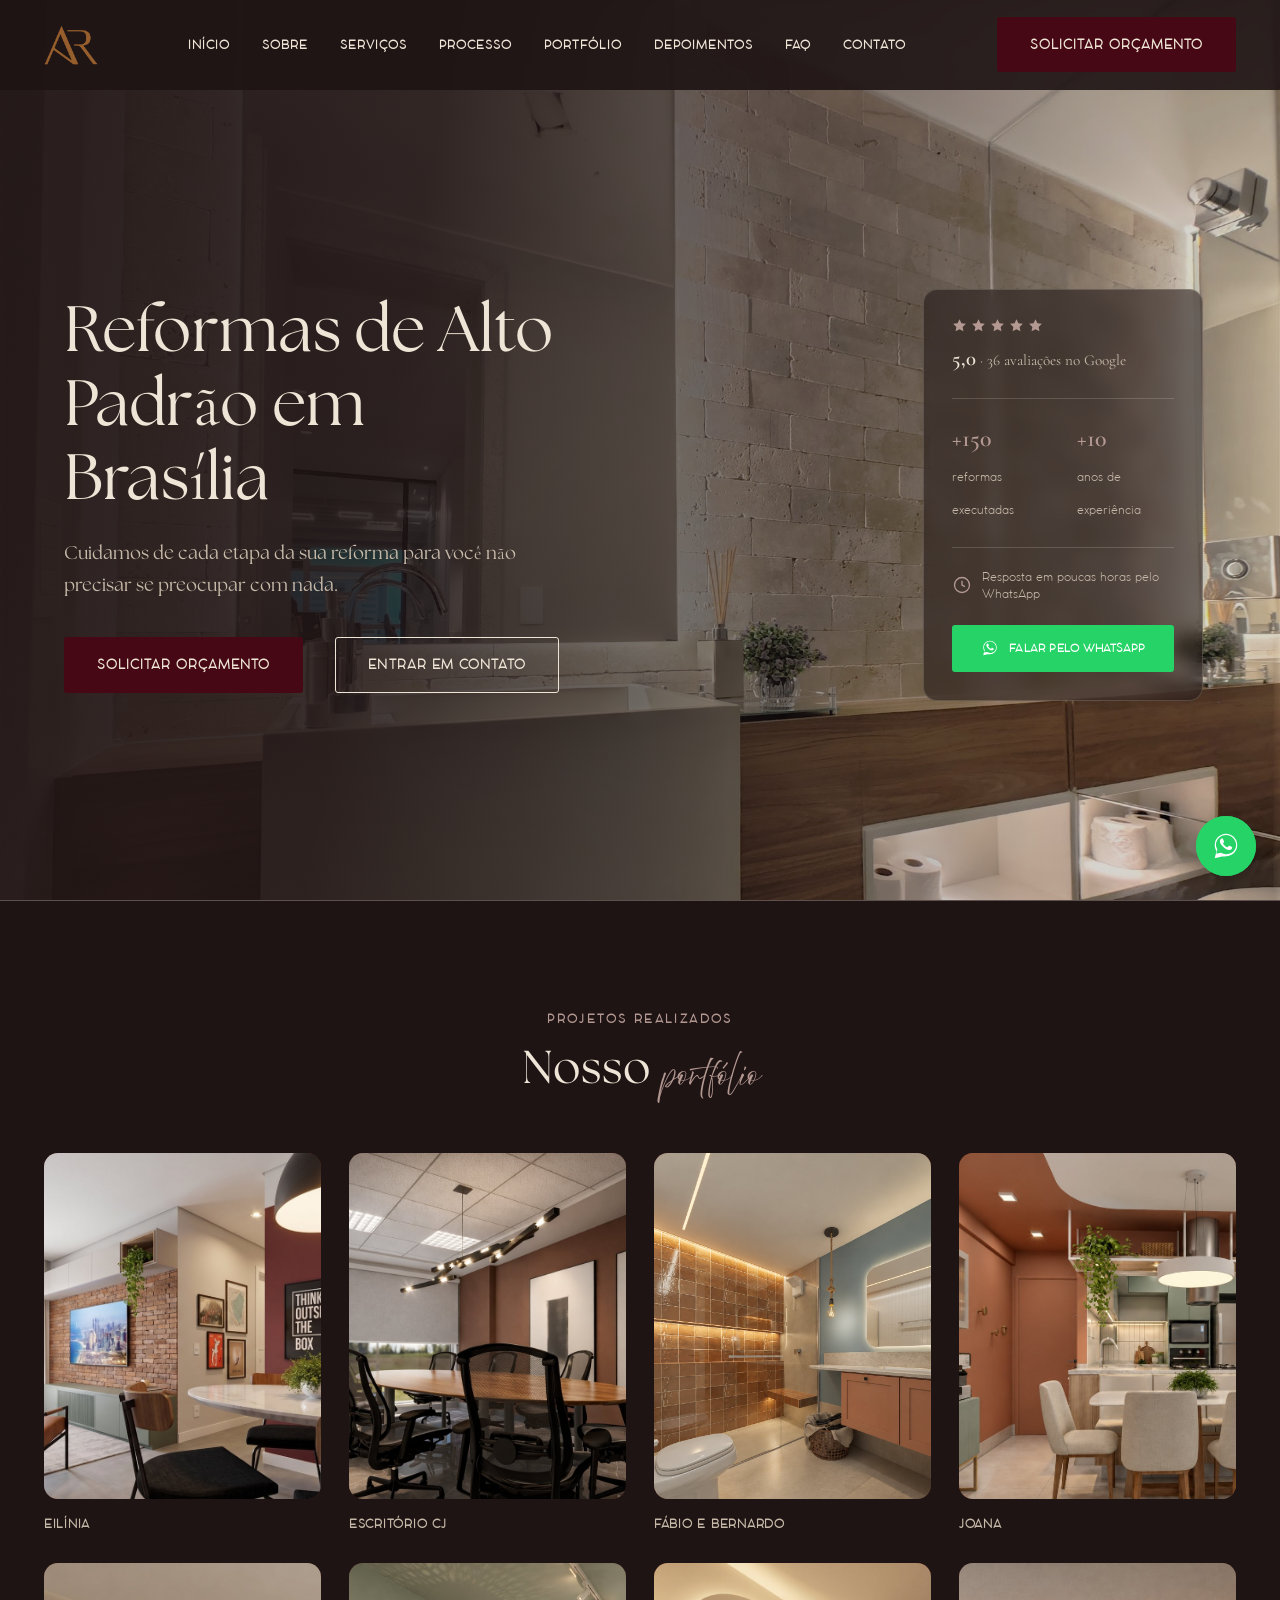
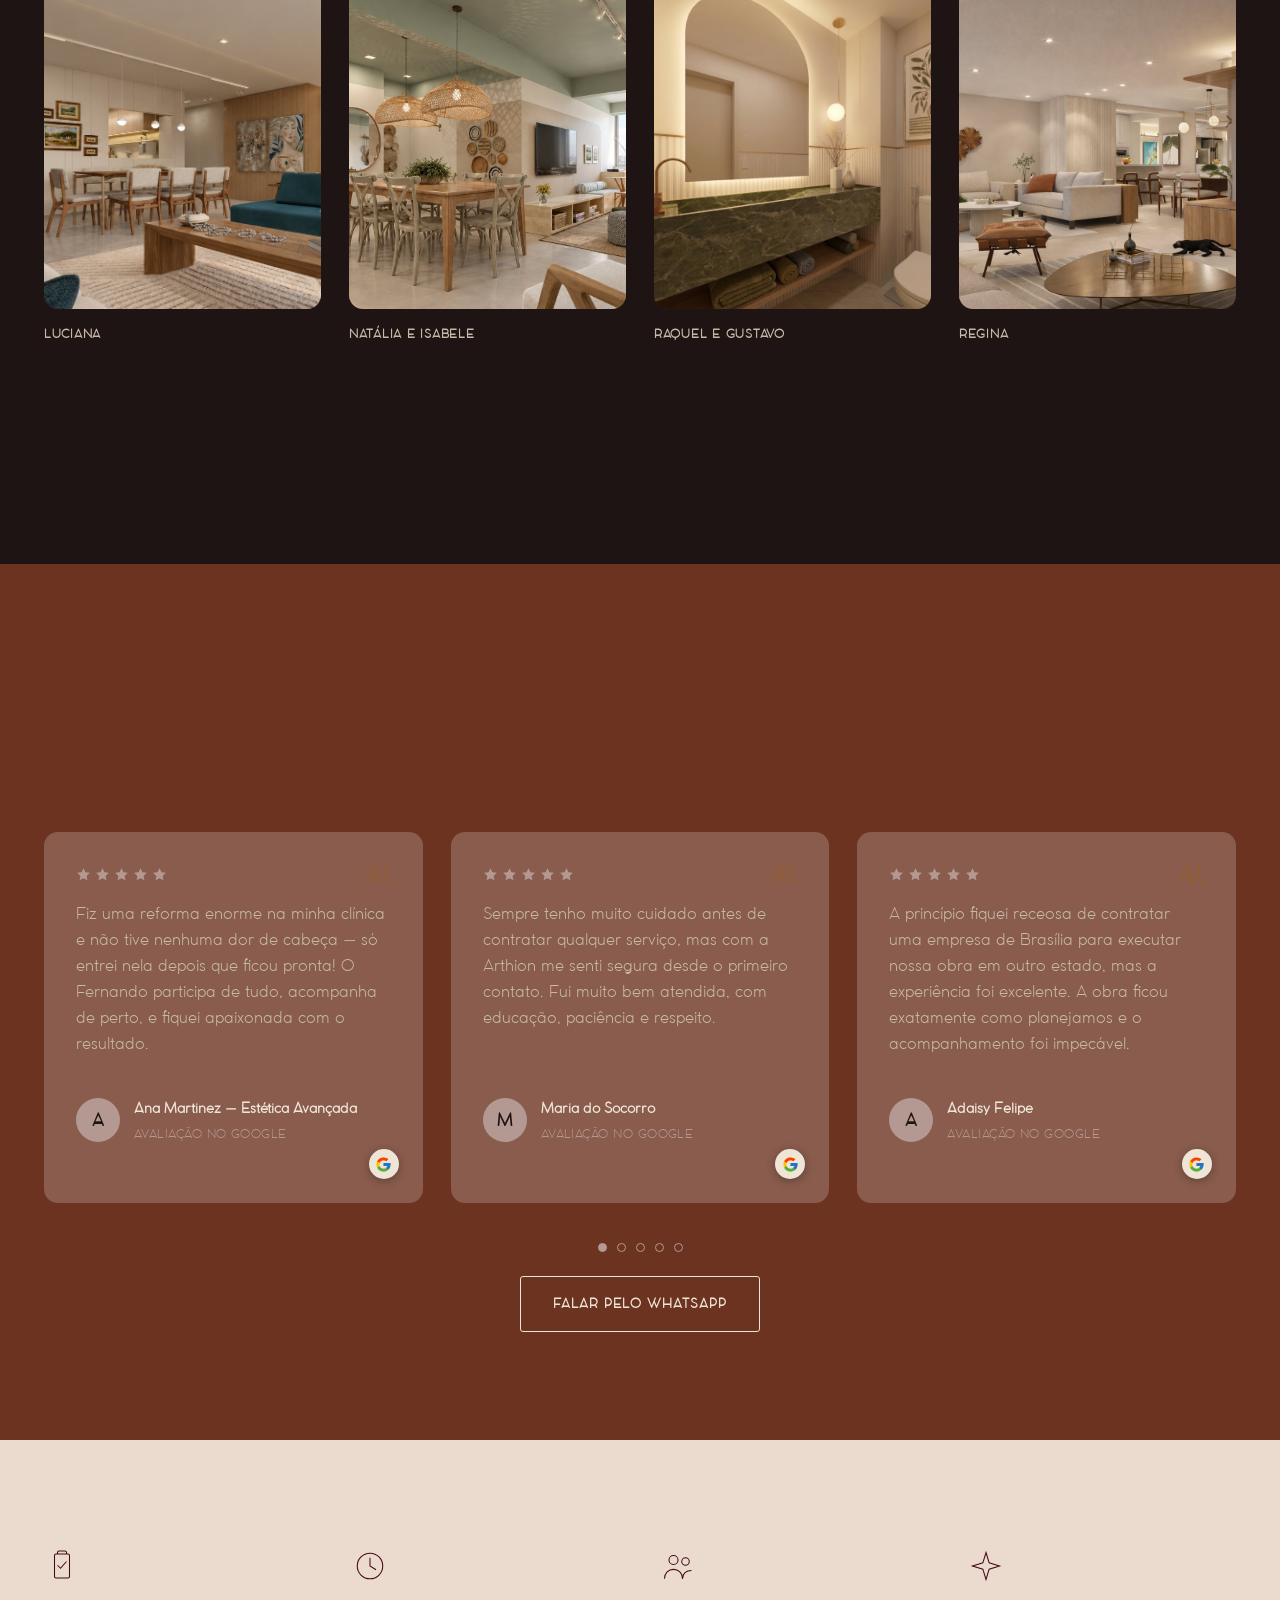
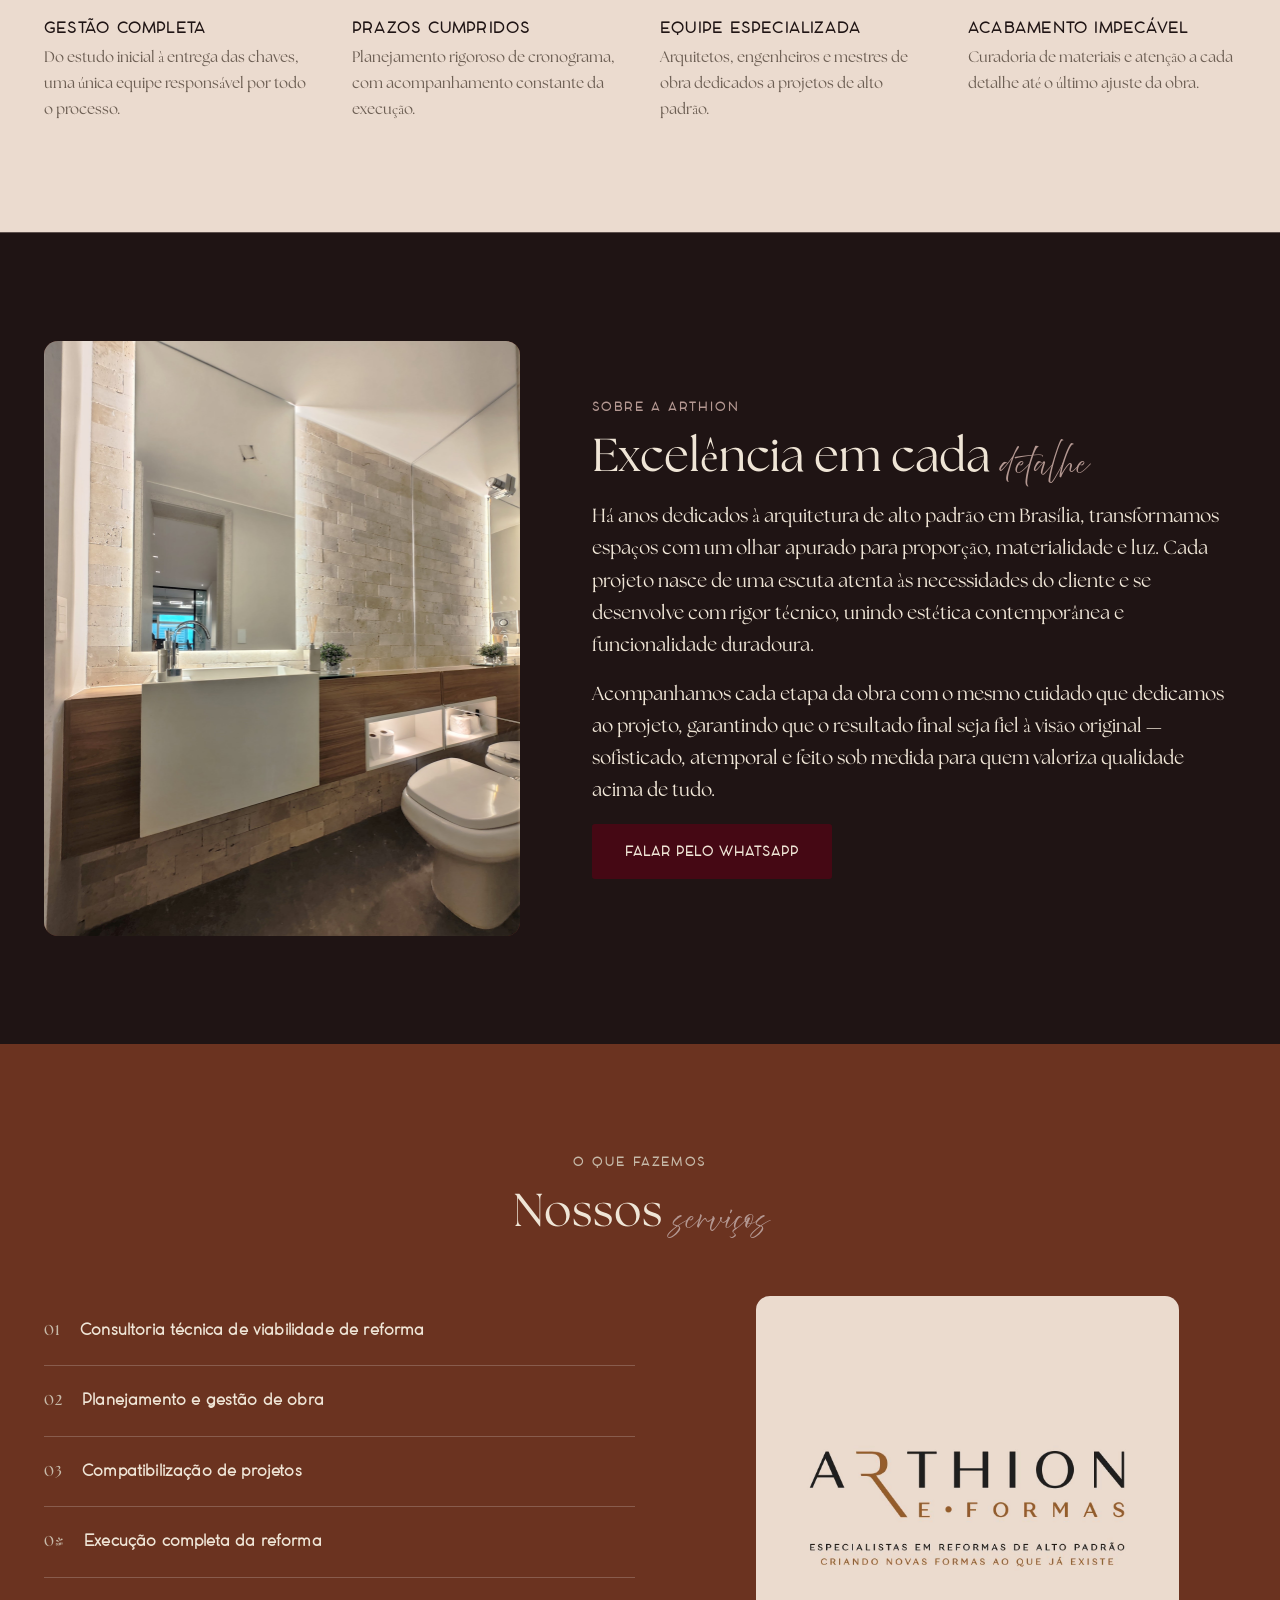
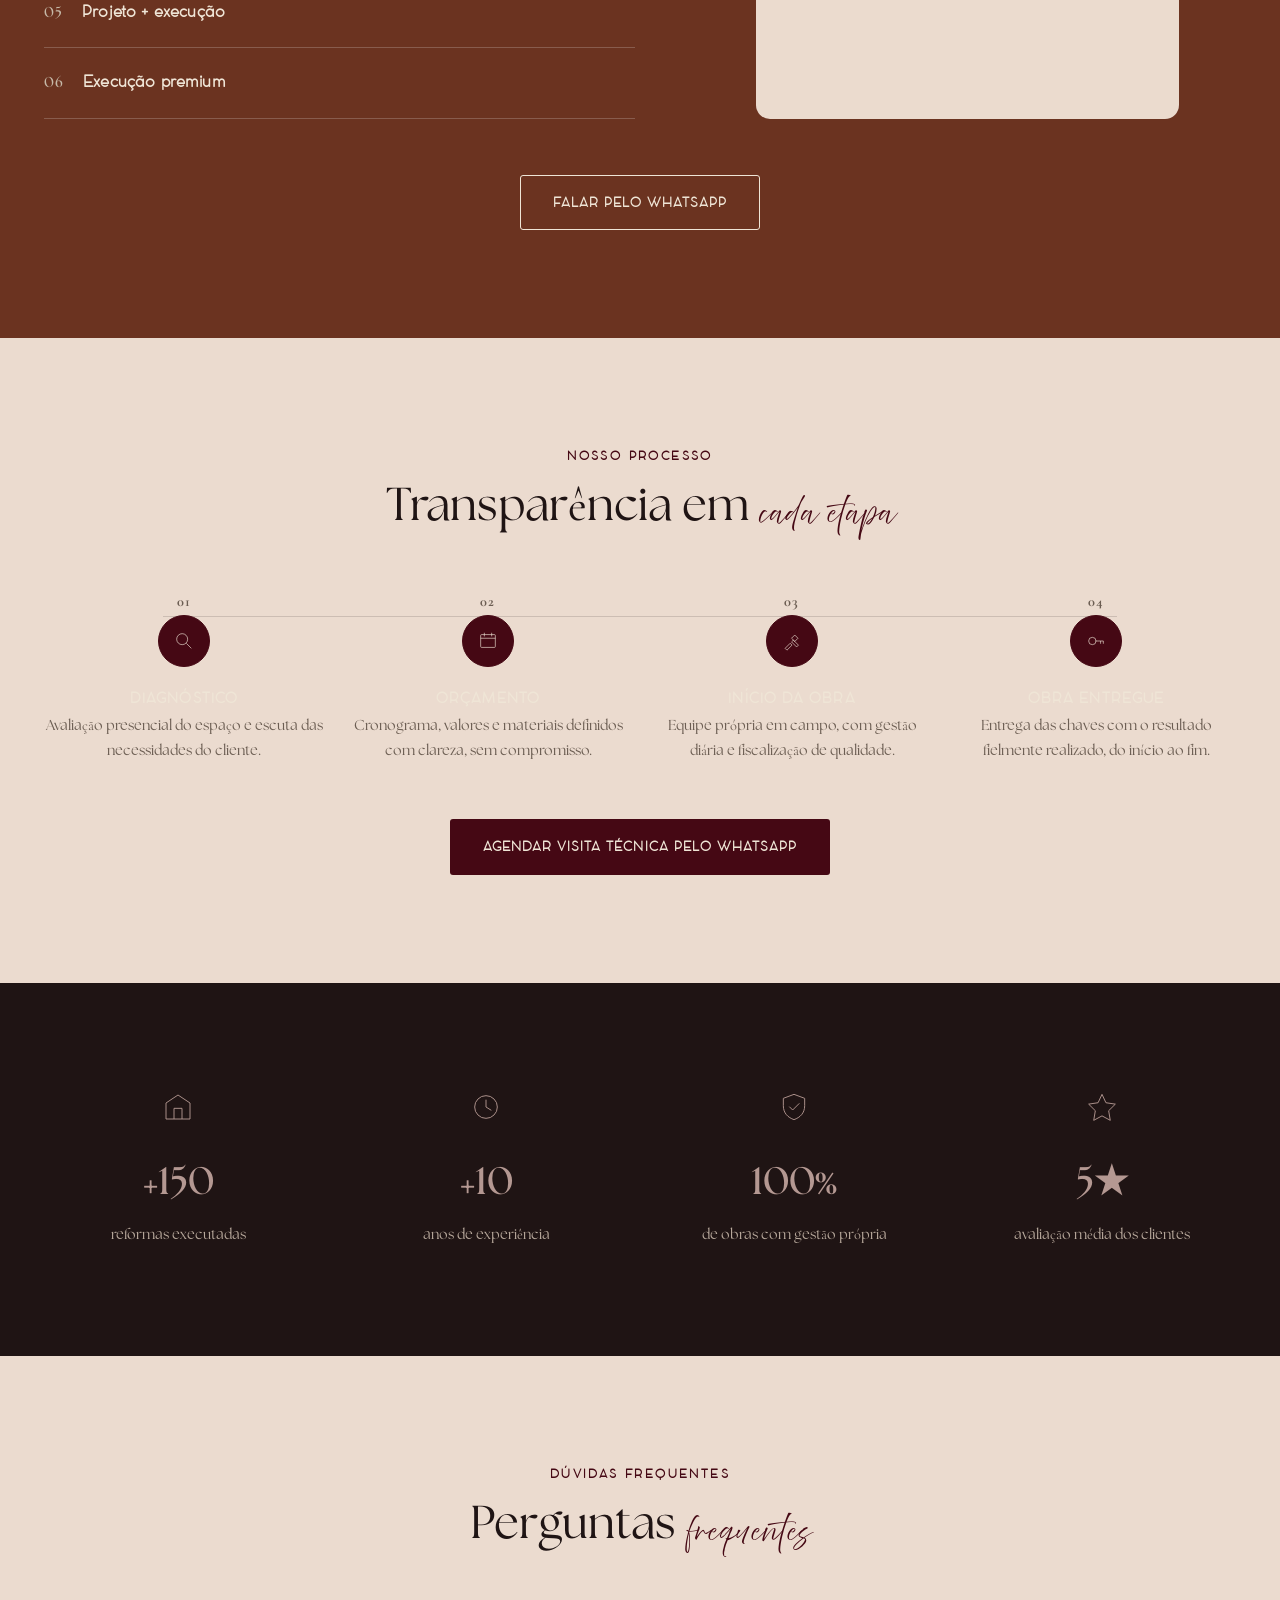
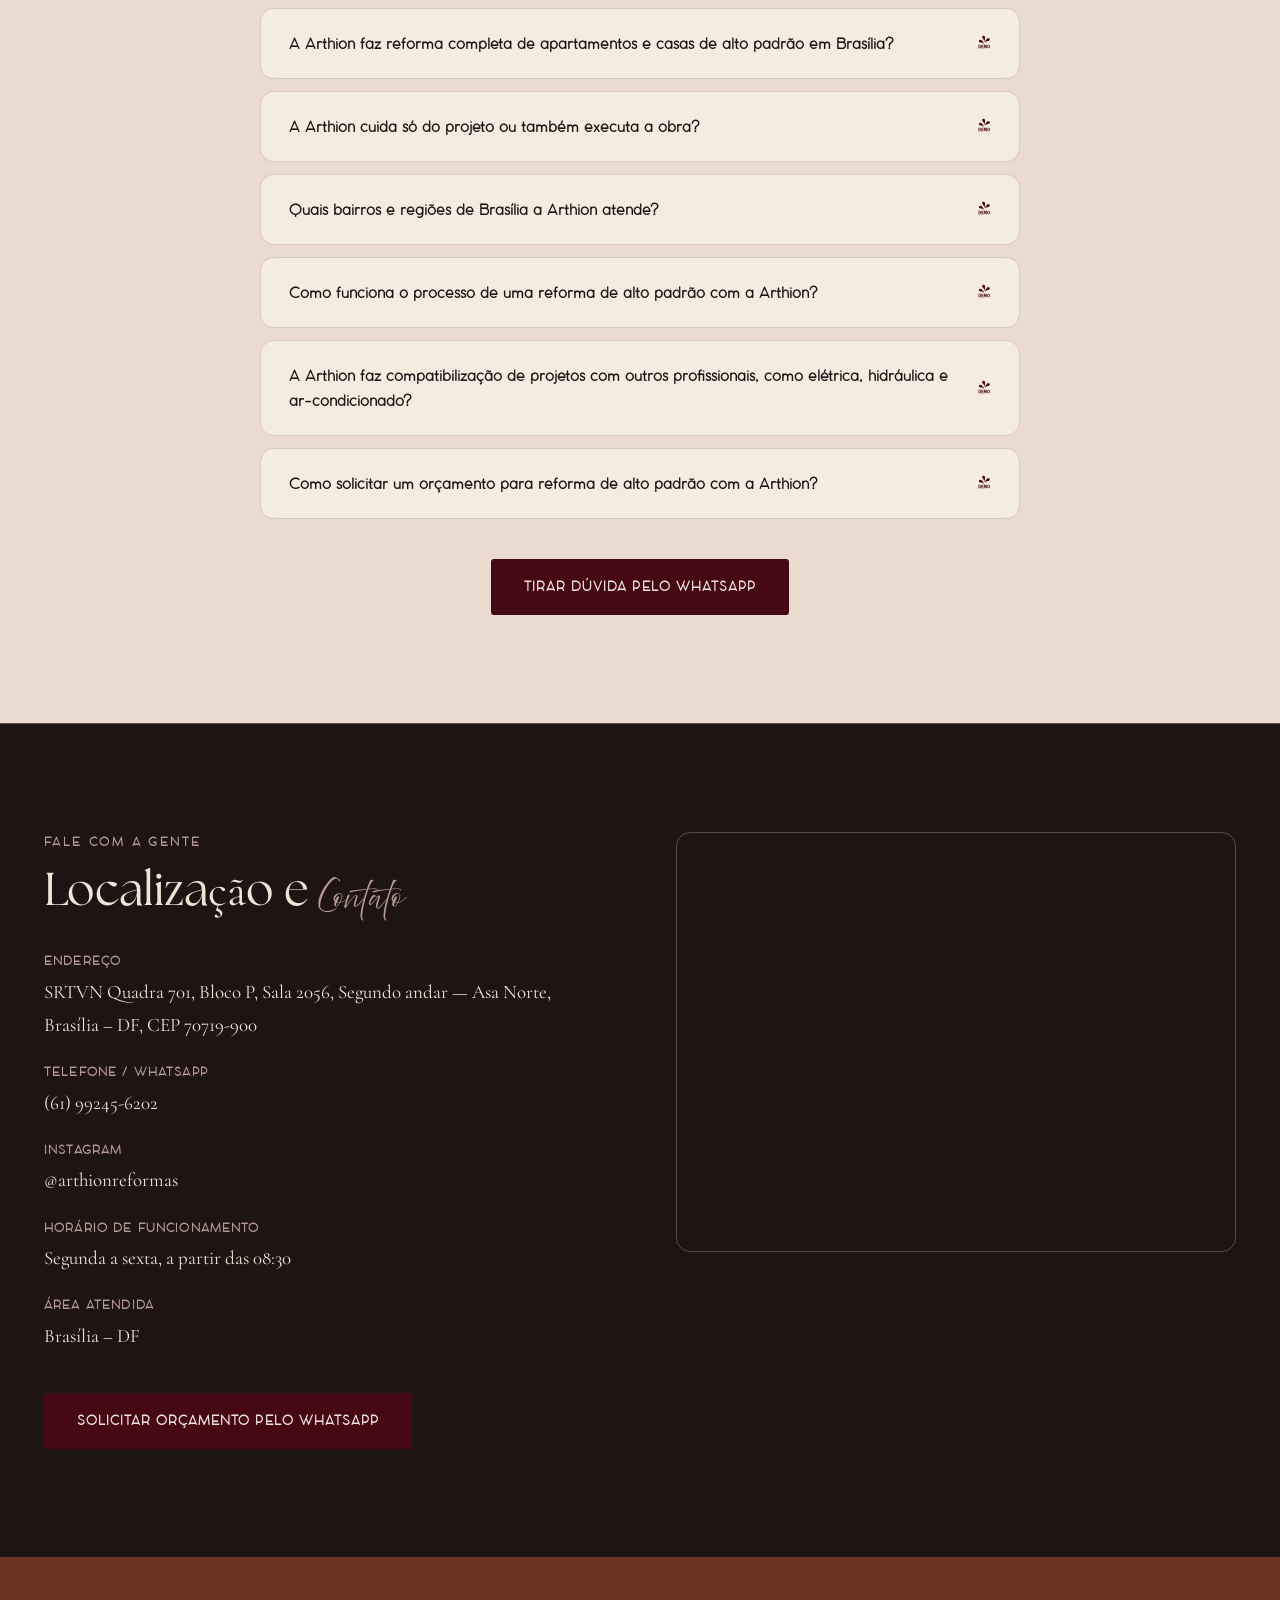
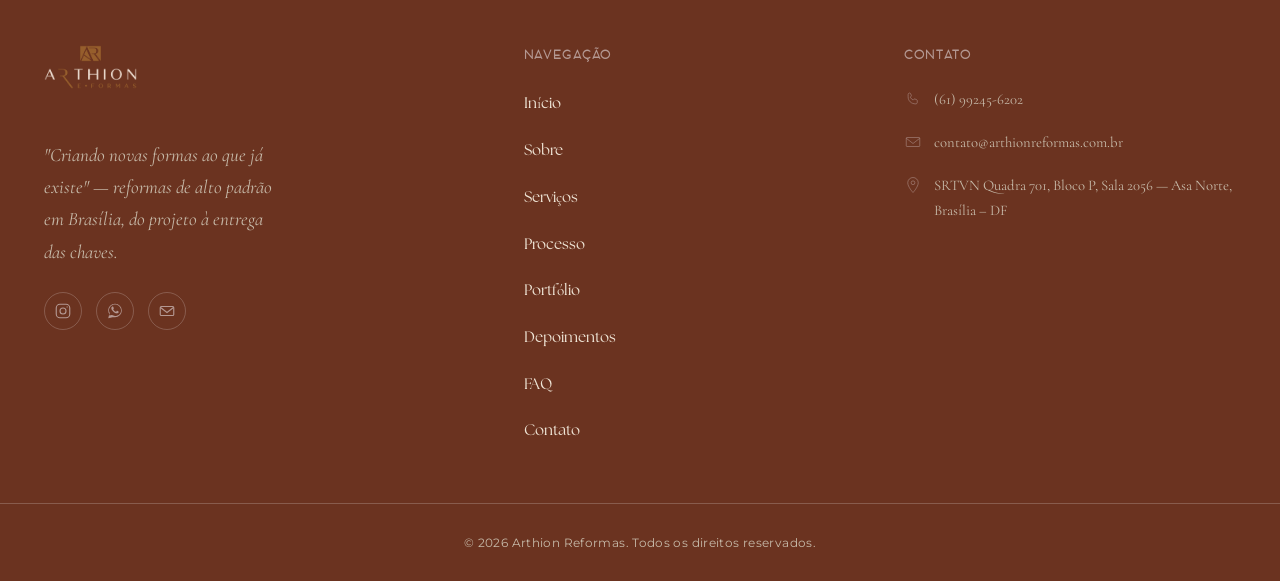
==== commit 591857b6: "Adiciona botão de WhatsApp no card da hero Botão verde (cor da marca do WhatsApp) com ícone, no roda" ====
--- a/index.html
+++ b/index.html
@@ -263,6 +263,19 @@
           </svg>
           <span>Resposta em poucas horas pelo WhatsApp</span>
         </div>
+
+        <a
+          class="hero__aside-btn"
+          href="https://wa.me/5561992456202?text=Ol%C3%A1!%20Vim%20pelo%20site%20da%20Arthion%20Reformas%20e%20gostaria%20de%20solicitar%20um%20or%C3%A7amento."
+          target="_blank"
+          rel="noopener"
+          onclick="gtag_report_conversion('https://wa.me/5561992456202?text=Ol%C3%A1!%20Vim%20pelo%20site%20da%20Arthion%20Reformas%20e%20gostaria%20de%20solicitar%20um%20or%C3%A7amento.');"
+        >
+          <svg viewBox="0 0 32 32" width="18" height="18" fill="currentColor" aria-hidden="true">
+            <path d="M16.001 3C9.373 3 4 8.373 4 15c0 2.362.688 4.564 1.875 6.417L4 29l7.771-1.833A11.94 11.94 0 0 0 16.001 27C22.628 27 28 21.627 28 15S22.628 3 16.001 3Zm0 21.75c-1.94 0-3.75-.53-5.303-1.454l-.38-.226-4.61 1.088 1.117-4.49-.248-.394A9.71 9.71 0 0 1 5.25 15c0-5.936 4.815-10.75 10.751-10.75S26.75 9.064 26.75 15 21.937 24.75 16.001 24.75Zm5.906-8.005c-.322-.161-1.903-.939-2.198-1.046-.295-.107-.51-.161-.724.161-.215.322-.833 1.046-1.021 1.261-.188.215-.376.242-.698.081-.322-.161-1.36-.501-2.591-1.598-.958-.854-1.605-1.909-1.793-2.231-.188-.322-.02-.496.141-.657.145-.144.322-.376.483-.564.161-.188.215-.322.322-.537.107-.215.054-.403-.027-.564-.081-.161-.724-1.746-.992-2.392-.261-.628-.526-.543-.724-.553-.188-.009-.403-.011-.618-.011-.215 0-.564.081-.859.403-.295.322-1.127 1.101-1.127 2.686 0 1.585 1.154 3.116 1.315 3.331.161.215 2.272 3.469 5.505 4.865.769.332 1.369.53 1.837.678.772.245 1.475.211 2.031.128.62-.093 1.903-.778 2.171-1.529.268-.752.268-1.396.188-1.529-.08-.134-.295-.215-.617-.376Z"/>
+          </svg>
+          Falar pelo WhatsApp
+        </a>
       </div>
     </div>
   </section>
--- a/css/style.min.css
+++ b/css/style.min.css
@@ -1 +1 @@
-@font-face{font-family:'The Seasons';src:url('../fonts/the-seasons/TheSeasons-Regular.woff2') format('woff2');font-weight:400;font-style:normal;font-display:swap}@font-face{font-family:'The Seasons';src:url('../fonts/the-seasons/TheSeasons-Italic.woff2') format('woff2');font-weight:400;font-style:italic;font-display:swap}@font-face{font-family:'The Seasons';src:url('../fonts/the-seasons/TheSeasons-Light.woff2') format('woff2');font-weight:300;font-style:normal;font-display:swap}@font-face{font-family:'The Seasons';src:url('../fonts/the-seasons/TheSeasons-LightItalic.woff2') format('woff2');font-weight:300;font-style:italic;font-display:swap}@font-face{font-family:'The Seasons';src:url('../fonts/the-seasons/TheSeasons-Bold.woff2') format('woff2');font-weight:700;font-style:normal;font-display:swap}@font-face{font-family:'The Seasons';src:url('../fonts/the-seasons/TheSeasons-BoldItalic.woff2') format('woff2');font-weight:700;font-style:italic;font-display:swap}@font-face{font-family:'Cocomat Pro';src:url('../fonts/cocomat-pro/CocomatPro-UltraLight.woff2') format('woff2');font-weight:200;font-style:normal;font-display:swap}@font-face{font-family:'Cocomat Pro';src:url('../fonts/cocomat-pro/CocomatPro-Light.woff2') format('woff2');font-weight:300;font-style:normal;font-display:swap}@font-face{font-family:'Above the Beyond Script';src:url('../fonts/above-the-beyond-script/AboveTheBeyond-Script.woff2') format('woff2');font-weight:400;font-style:normal;font-display:swap}:root{--cor-creme:#EFE5D6;--cor-creme-claro:#F4ECDF;--cor-cafe:#1f1414;--cor-cafe-card:#6b3320;--cor-cafe-elevado:color-mix(in srgb, var(--cor-cafe-card) 80%, white 20%);--cor-cobre:#450814;--cor-cobre-claro:color-mix(in srgb, var(--cor-cobre) 35%, var(--texto-claro) 65%);--cor-cobre-hover:color-mix(in srgb, var(--cor-cobre) 85%, black 15%);--texto-escuro:#1f1414;--texto-claro:#EFE5D6;--texto-suave-escuro:#B8A99C;--texto-suave-claro:#C6B9A8;--borda-sutil:rgba(180, 152, 146, 0.4);--divisor-secao:rgba(235, 219, 207, 0.3);--whatsapp-green:#25D366;--font-title:'The Seasons','Cormorant Garamond',serif;--font-subtitle:'Cocomat Pro','Montserrat',sans-serif;--font-body:'The Seasons','Cormorant Garamond',serif;--font-detail:'Above the Beyond Script','Alex Brush',cursive;--container-w:1240px;--header-h:90px;--radius-sm:3px;--radius-md:14px;--ease:0.25s ease}*,::after,::before{box-sizing:border-box}html{scroll-behavior:smooth}body{margin:0;background:var(--cor-cafe);color:var(--texto-claro);font-family:var(--font-body);font-size:19px;line-height:1.7;-webkit-font-smoothing:antialiased}img{max-width:100%;display:block}h1,h2,h3{font-family:var(--font-title);font-weight:400;color:var(--texto-claro);line-height:1.15;margin:0 0 1rem}p{margin:0 0 1rem}a{color:inherit;text-decoration:none}ul{list-style:none;margin:0;padding:0}button{font:inherit;cursor:pointer}.container{max-width:var(--container-w);margin:0 auto;padding:0 24px}section[id]{scroll-margin-top:var(--header-h)}.eyebrow{display:block;font-family:var(--font-subtitle);font-size:.75rem;font-weight:600;letter-spacing:.2em;text-transform:uppercase;color:var(--cor-cobre-claro);margin:0 0 .9rem}.eyebrow--light{color:var(--cor-cobre-claro)}.section__title{font-size:clamp(2rem, 3.6vw, 3rem)}.section__title--light{color:var(--texto-claro)}.hero__title em,.section__title em{font-family:var(--font-detail);font-size:.55em;font-style:normal;color:var(--cor-cobre-claro)}.section{padding:108px 0}.section--divider{border-top:1px solid var(--divisor-secao)}.section--dark{background:var(--cor-cafe-card);color:var(--texto-claro)}.section--dark p{color:var(--texto-suave-claro)}.section--claro,.section--dark.section--claro{background:#ebdbcf;color:var(--texto-escuro)}.section--claro .icon{color:var(--cor-cobre)}.section--claro h1,.section--claro h2,.section--claro h3{color:var(--texto-escuro)}.section--claro .eyebrow,.section--claro .hero__title em,.section--claro .section__title em{color:var(--cor-cobre)}.section--claro .differential h3{color:var(--texto-escuro)}.section--claro .differential p,.section--claro .process-step p{color:#6b5d52}.section--claro .process-step__number{color:#6b5d52}.section--claro .process-step__circle{background:var(--cor-cobre);border-color:var(--cor-cobre)}.section--claro .process-step__circle .icon{color:var(--texto-claro)}.section--claro .process::before{background:rgba(31,20,20,.15)}.section__head{max-width:640px;margin:0 auto 56px;text-align:center}.section__head--split{display:flex;align-items:flex-end;justify-content:space-between;gap:24px;text-align:left;max-width:none;margin:0 0 56px}.skip-link{position:absolute;left:-9999px;top:0;background:var(--cor-cafe);color:var(--texto-claro);padding:12px 20px;z-index:999}.skip-link:focus{left:16px;top:16px}a:focus-visible,button:focus-visible{outline:2px solid var(--cor-cobre-claro);outline-offset:3px}.btn{display:inline-block;padding:16px 32px;font-family:var(--font-subtitle);font-size:.8rem;font-weight:600;letter-spacing:.08em;text-transform:uppercase;border:1px solid transparent;border-radius:var(--radius-sm);transition:background var(--ease),color var(--ease),border-color var(--ease)}.btn--primary{background:var(--cor-cobre);color:var(--cor-creme)}.btn--primary:hover{background:var(--cor-cobre-hover)}.btn--outline{background:0 0;border-color:var(--texto-claro);color:var(--texto-claro)}.btn--outline:hover{background:var(--texto-claro);color:var(--texto-escuro)}.link-arrow{display:inline-flex;align-items:center;gap:8px;font-family:var(--font-subtitle);font-size:.8rem;font-weight:600;letter-spacing:.08em;text-transform:uppercase;color:var(--cor-cobre-claro);white-space:nowrap;transition:gap var(--ease),color var(--ease)}.link-arrow:hover{gap:12px;color:var(--texto-claro)}.img-placeholder{position:relative;overflow:hidden;background:color-mix(in srgb,var(--cor-cobre) 30%,var(--cor-cafe-card));border-radius:var(--radius-md)}.img-placeholder img{position:absolute;inset:0;width:100%;height:100%;object-fit:cover}.img-placeholder__label{position:absolute;inset:0;display:flex;align-items:center;justify-content:center;text-align:center;padding:1.5rem;font-family:var(--font-subtitle);font-size:.75rem;letter-spacing:.08em;text-transform:uppercase;color:var(--texto-claro)}.icon{color:var(--cor-cobre-claro);stroke-width:1.4}.header{position:fixed;top:0;left:0;right:0;z-index:100;height:var(--header-h);background:rgba(31,20,20,.9);border-bottom:1px solid transparent;transition:background var(--ease),border-color var(--ease),backdrop-filter var(--ease)}.header.is-scrolled{background:rgba(31,20,20,.96);backdrop-filter:blur(10px);border-bottom-color:var(--borda-sutil)}.header__inner{height:100%;display:flex;align-items:center;justify-content:space-between;gap:24px}.header__logo img{height:40px;width:auto}.nav__list{display:flex;gap:32px}.nav__link{font-family:var(--font-subtitle);font-size:.78rem;font-weight:600;letter-spacing:.08em;text-transform:uppercase;padding:4px 0;border-bottom:1px solid transparent;transition:border-color var(--ease),color var(--ease)}.nav__link:hover{color:var(--cor-cobre-claro);border-bottom-color:var(--cor-cobre)}.header__cta{flex-shrink:0}.hamburger{display:none;flex-direction:column;justify-content:center;gap:5px;width:40px;height:40px;background:0 0;border:none;padding:0}.hamburger span{display:block;height:1px;background:var(--texto-claro);transition:transform var(--ease),opacity var(--ease)}.hamburger[aria-expanded=true] span:first-child{transform:translateY(6px) rotate(45deg)}.hamburger[aria-expanded=true] span:nth-child(2){opacity:0}.hamburger[aria-expanded=true] span:nth-child(3){transform:translateY(-6px) rotate(-45deg)}.hero{position:relative;display:flex;align-items:center;min-height:100vh;padding-top:var(--header-h);overflow:hidden}.hero__bg{position:absolute;inset:0;z-index:0}.hero__bg img{width:100%;height:100%;object-fit:cover;object-position:center 30%}.hero__overlay{position:absolute;inset:0;z-index:1;background:linear-gradient(100deg,rgba(31,20,20,.95) 0,rgba(31,20,20,.88) 32%,rgba(31,20,20,.55) 58%,rgba(31,20,20,.18) 82%)}.hero__col{position:relative;z-index:2;display:flex;flex-direction:column;justify-content:center;max-width:640px;padding:64px 5vw}.hero__title{font-size:clamp(2.6rem, 5vw, 4rem);margin-bottom:1.25rem}.hero__subtitle{max-width:460px;color:var(--texto-suave-claro);font-size:1.15rem;margin-bottom:2.25rem}.hero__actions{display:flex;align-items:center;flex-wrap:wrap;gap:32px}.hero__aside{position:relative;z-index:2;flex-shrink:0;max-width:280px;margin-left:auto;margin-right:6vw}.hero__aside-card{display:flex;flex-direction:column;gap:22px;padding:28px;border-radius:var(--radius-md);background:rgba(31,20,20,.55);border:1px solid rgba(239,229,214,.18);backdrop-filter:blur(8px);-webkit-backdrop-filter:blur(8px)}.hero__aside-rating{display:flex;flex-direction:column;gap:8px}.hero__aside-rating .testimonial__stars svg{fill:var(--cor-cobre-claro)}.hero__aside-rating p{margin:0;font-family:'Cormorant Garamond',serif;font-size:.95rem;color:var(--texto-suave-claro)}.hero__aside-rating strong{font-family:'Cormorant Garamond',serif;font-weight:600;font-size:1.3rem;color:var(--texto-claro)}.hero__aside-stats{display:flex;gap:24px;padding-top:20px;border-top:1px solid rgba(239,229,214,.18)}.hero__aside-stats strong{display:block;font-family:'Cormorant Garamond',serif;font-weight:600;font-size:1.5rem;color:var(--cor-cobre-claro)}.hero__aside-stats span{font-family:var(--font-subtitle);font-size:.72rem;line-height:1.4;color:var(--texto-suave-claro)}.hero__aside-response{display:flex;align-items:center;gap:10px;padding-top:20px;border-top:1px solid rgba(239,229,214,.18);font-family:var(--font-subtitle);font-size:.78rem;line-height:1.4;color:var(--texto-suave-claro)}.hero__aside-response svg{flex-shrink:0;width:20px;height:20px;color:var(--cor-cobre-claro)}.differentials{display:grid;grid-template-columns:repeat(4,1fr);gap:40px}.differential{text-align:left}.differential .icon{width:36px;height:36px;margin-bottom:1.5rem}.differential h3{font-family:var(--font-subtitle);font-size:.95rem;font-weight:600;letter-spacing:.08em;text-transform:uppercase;color:var(--texto-claro);margin-bottom:.6rem}.differential p{font-size:.95rem;margin:0}.about{display:grid;grid-template-columns:0.85fr 1.15fr;gap:72px;align-items:center}.services-grid{display:grid;grid-template-columns:1.1fr 1fr;gap:64px;align-items:stretch}.services{display:flex;flex-direction:column}.service{display:flex;align-items:baseline;gap:20px;padding:22px 0;border-bottom:1px solid var(--borda-sutil)}.service__number{font-family:var(--font-title);font-weight:700;font-size:.9rem;letter-spacing:.04em;color:var(--cor-cobre-claro);margin:0;flex-shrink:0}.service h3{font-family:var(--font-subtitle);font-size:1.02rem;font-weight:600;letter-spacing:.01em;line-height:1.4;color:var(--texto-claro);margin:0}.services__media{aspect-ratio:1/1;height:100%;width:auto;justify-self:center}.services__cta{margin-top:56px;text-align:center}.process{position:relative;display:grid;grid-template-columns:repeat(4,1fr);gap:24px}.process::before{content:'';position:absolute;top:26px;left:10%;right:10%;height:1px;background:var(--borda-sutil)}.process-step{position:relative;text-align:center;padding-top:0}.process-step__number{font-family:'Cormorant Garamond',serif;font-size:.8rem;font-weight:700;letter-spacing:.1em;color:var(--texto-suave-escuro);margin-bottom:.9rem}.process-step__circle{position:relative;z-index:1;width:52px;height:52px;margin:0 auto 1.5rem;display:flex;align-items:center;justify-content:center;border-radius:50%;background:var(--cor-cafe-card);border:1px solid var(--borda-sutil)}.process-step__circle .icon{width:22px;height:22px}.process-step h3{font-family:var(--font-subtitle);font-size:.85rem;font-weight:600;letter-spacing:.08em;text-transform:uppercase;color:var(--texto-claro);margin-bottom:.5rem}.process-step p{font-size:.9rem;color:var(--texto-suave-escuro);margin:0}.process__cta{margin-top:56px;text-align:center}.portfolio{display:grid;grid-template-columns:repeat(4,1fr);gap:28px}.portfolio-item{display:block;margin:0}.portfolio-item .img-placeholder{cursor:pointer}.portfolio-item .img-placeholder img{transition:transform .5s ease}.portfolio-item:hover .img-placeholder img{transform:scale(1.05)}.portfolio-item__overlay{position:absolute;inset:0;display:flex;align-items:flex-end;padding:20px;background:linear-gradient(180deg,transparent 50%,rgba(42,29,24,.9) 100%);color:var(--texto-claro);font-family:var(--font-subtitle);font-size:.85rem;letter-spacing:.04em;opacity:0;transition:opacity var(--ease)}.portfolio-item:hover .portfolio-item__overlay{opacity:1}.portfolio-item__name{margin:.9rem 0 0;font-family:var(--font-subtitle);font-size:.78rem;font-weight:600;letter-spacing:.06em;text-transform:uppercase;color:var(--texto-suave-claro);transition:color var(--ease)}.portfolio-item:hover .portfolio-item__name{color:var(--texto-claro)}.portfolio__cta{margin-top:56px;display:flex;justify-content:center;flex-wrap:wrap;gap:20px}.page-banner{padding:calc(var(--header-h) + 72px) 0 72px;background:var(--cor-cafe-card);text-align:center}.page-banner .eyebrow{text-align:center}.page-banner__title{max-width:760px;margin:0 auto}.page-banner__subtitle{max-width:620px;margin:0 auto;color:var(--texto-suave-claro);font-size:1.05rem}.project-jumplinks{display:flex;flex-wrap:wrap;justify-content:center;gap:12px;margin-top:36px}.project-jumplinks a{font-family:var(--font-subtitle);font-size:.75rem;font-weight:600;letter-spacing:.06em;text-transform:uppercase;padding:10px 22px;border:1px solid var(--borda-sutil);border-radius:999px;color:var(--texto-suave-claro);transition:background var(--ease),color var(--ease),border-color var(--ease)}.project-jumplinks a:hover{background:var(--cor-cobre);border-color:var(--cor-cobre);color:var(--cor-creme)}.project-block__head{max-width:720px;margin:0 auto 40px;text-align:center}.project-block__desc{color:var(--texto-suave-claro);font-size:1.05rem}.section--claro .project-block__desc{color:#6b5d52}.project-gallery{columns:3;column-gap:20px}.project-gallery a{display:block;margin-bottom:20px;break-inside:avoid;border-radius:var(--radius-md);overflow:hidden}.project-gallery img{width:100%;height:auto;display:block;transition:transform .5s ease}.project-gallery a:hover img{transform:scale(1.03)}.project-back{text-align:center}.stats{display:grid;grid-template-columns:repeat(4,1fr);gap:40px;text-align:center}.stat .icon{width:32px;height:32px;margin-bottom:1rem}.stat__number{display:block;font-family:var(--font-title);font-size:clamp(2rem, 3vw, 2.6rem);font-weight:700;color:var(--cor-cobre-claro);margin-bottom:.5rem}.stat__number .num-symbol{font-family:'Cormorant Garamond',serif}.stat p{font-size:.9rem;color:var(--texto-suave-escuro);margin:0}.testimonials-nav{display:flex;gap:12px}.testimonials-nav__btn{display:flex;align-items:center;justify-content:center;width:40px;height:40px;border-radius:50%;border:1px solid var(--borda-sutil);color:var(--cor-cobre-claro);background:0 0;transition:background var(--ease),border-color var(--ease)}.testimonials-nav__btn:hover{background:var(--cor-cafe-elevado);border-color:var(--cor-cobre)}.testimonials{display:flex;gap:28px;overflow-x:auto;scroll-snap-type:x mandatory;scrollbar-width:none}.testimonials::-webkit-scrollbar{display:none}.testimonials-dots{display:flex;justify-content:center;gap:10px;margin-top:40px}.testimonials-dots__btn{width:9px;height:9px;padding:0;border-radius:50%;border:1px solid var(--cor-cobre-claro);background:0 0;transition:background var(--ease),transform var(--ease)}.testimonials-dots__btn:hover{transform:scale(1.2)}.testimonials-dots__btn.is-active{background:var(--cor-cobre-claro)}.testimonials__cta{margin-top:24px;text-align:center}.testimonial{position:relative;display:flex;flex-direction:column;flex:0 0 calc((100% - 56px)/ 3);scroll-snap-align:start;margin:0;padding:32px 32px 60px;background:var(--cor-cafe-elevado);border-radius:var(--radius-md)}.testimonial__top{display:flex;align-items:center;justify-content:space-between;margin-bottom:1rem}.testimonial__stars{display:flex;gap:4px}.testimonial__stars svg{width:15px;height:15px;fill:var(--cor-cobre-claro)}.testimonial__brand{width:27px;height:20px;object-fit:contain;opacity:.85}.testimonial__quote{flex:1 1 auto;font-family:var(--font-subtitle);font-style:normal;font-size:1.02rem;line-height:1.6;color:var(--texto-claro)}.testimonial__author{display:flex;align-items:center;gap:14px;margin-top:1.5rem}.testimonial__avatar{display:flex;flex-shrink:0;align-items:center;justify-content:center;width:44px;height:44px;border-radius:50%;background:var(--cor-cobre-claro);color:var(--cor-cafe);font-family:var(--font-subtitle);font-size:1.05rem;font-weight:700}.testimonial__author-text{font-family:var(--font-subtitle);font-size:.85rem;font-weight:600;color:var(--texto-claro)}.testimonial__author-text span{display:block;margin-top:.25rem;font-size:.72rem;font-weight:500;letter-spacing:.04em;text-transform:uppercase;color:var(--cor-cobre-claro)}.testimonial__google-badge{position:absolute;right:24px;bottom:24px;display:flex;align-items:center;justify-content:center;width:30px;height:30px;border-radius:50%;background:var(--cor-creme);box-shadow:0 2px 8px rgba(0,0,0,.3)}.testimonial__google-badge svg{width:17px;height:17px}.faq-list{max-width:760px;margin:0 auto;display:flex;flex-direction:column;gap:12px}.faq-item{background:var(--cor-creme-claro);border:1px solid var(--borda-sutil);border-radius:var(--radius-md);padding:0 28px}.faq-item__question{list-style:none;cursor:pointer;padding:22px 0;display:flex;align-items:center;justify-content:space-between;gap:16px;font-family:var(--font-subtitle);font-weight:600;font-size:.92rem;color:var(--texto-escuro)}.faq-item__question::-webkit-details-marker{display:none}.faq-item__question::after{content:'+';flex-shrink:0;font-family:var(--font-body);font-size:1.5rem;line-height:1;color:var(--cor-cobre);transition:transform var(--ease)}.faq-item[open] .faq-item__question::after{transform:rotate(45deg)}.faq-item__answer{margin:0 0 24px;color:#6b5d52;line-height:1.65}.faq__cta{text-align:center;margin-top:40px}.contact{display:grid;grid-template-columns:1fr 1fr;gap:72px;align-items:start}.contact__list{margin:2rem 0 2.5rem;display:flex;flex-direction:column;gap:1.25rem}.contact__list span{font-family:'Cormorant Garamond',serif}.contact__list strong{display:block;font-family:var(--font-subtitle);font-size:.72rem;font-weight:600;letter-spacing:.1em;text-transform:uppercase;color:var(--cor-cobre-claro);margin-bottom:.3rem}.contact__map{aspect-ratio:4/3;border-radius:var(--radius-md);overflow:hidden;border:1px solid var(--borda-sutil)}.footer{background:var(--cor-cafe-card);color:var(--texto-claro);padding:88px 0 0}.footer__grid{display:grid;grid-template-columns:1.3fr 1fr 1fr;gap:48px;padding-bottom:56px}.footer__logo{display:block;position:relative;z-index:2;height:74px;overflow:visible;margin-bottom:1.25rem}.footer__logo img{height:44px;width:auto}.footer__desc{font-family:'Cormorant Garamond',serif;font-style:italic;color:var(--texto-suave-claro);max-width:30ch}.footer__social{display:flex;gap:14px;margin-top:1.5rem}.footer__social a{display:flex;align-items:center;justify-content:center;width:38px;height:38px;border-radius:50%;border:1px solid var(--borda-sutil);color:var(--cor-cobre-claro);transition:background var(--ease),color var(--ease)}.footer__social a:hover{background:var(--cor-cobre);color:var(--cor-creme)}.footer__heading{font-family:var(--font-subtitle);font-size:.75rem;font-weight:600;letter-spacing:.14em;text-transform:uppercase;color:var(--cor-cobre-claro);margin-bottom:1.4rem}.footer__nav-list{display:flex;flex-direction:column;gap:.9rem}.footer__nav-list a{font-size:.95rem;color:var(--texto-claro);transition:color var(--ease)}.footer__nav-list a:hover{color:var(--cor-cobre-claro)}.footer__contact-list{display:flex;flex-direction:column;gap:1.1rem}.footer__contact-list li{display:flex;align-items:flex-start;gap:12px;font-size:.92rem;color:var(--texto-suave-claro)}.footer__contact-list li span{font-family:'Cormorant Garamond',serif}.footer__contact-list .icon{width:18px;height:18px;flex-shrink:0;margin-top:3px}.footer__rule{height:1px;background:var(--borda-sutil)}.footer__copy{text-align:center;font-family:Montserrat,sans-serif;font-size:.78rem;letter-spacing:.03em;color:var(--texto-suave-claro);padding:28px 0;margin:0}.whatsapp-float{position:fixed;right:24px;bottom:24px;z-index:200;width:60px;height:60px;border-radius:50%;background:var(--whatsapp-green);color:#fff;display:flex;align-items:center;justify-content:center;box-shadow:0 6px 20px rgba(0,0,0,.25);transition:transform var(--ease)}.whatsapp-float:hover{transform:scale(1.06)}.whatsapp-float::before{content:'';position:absolute;inset:0;border-radius:50%;background:var(--whatsapp-green);animation:pulse 2.4s ease-out infinite;z-index:-1}@keyframes pulse{0%{transform:scale(1);opacity:.55}100%{transform:scale(1.9);opacity:0}}.reveal{opacity:0;transform:translateY(24px);transition:opacity .7s ease,transform .7s ease}.reveal.is-visible{opacity:1;transform:translateY(0)}@media (prefers-reduced-motion:reduce){html{scroll-behavior:auto}.reveal{opacity:1;transform:none;transition:none}.whatsapp-float::before{animation:none}.portfolio-item .img-placeholder img{transition:none}}@media (max-width:1100px){.hero__aside{display:none}.differentials{grid-template-columns:repeat(2,1fr);gap:40px 32px}.process{grid-template-columns:repeat(4,1fr);gap:16px}.stats{grid-template-columns:repeat(2,1fr);gap:40px 24px}.footer__grid{grid-template-columns:1fr 1fr;gap:40px}}@media (max-width:900px){.nav{display:none}.header__cta{display:none}.hamburger{display:flex}.nav.is-open{display:block;position:fixed;top:var(--header-h);left:0;right:0;background:var(--cor-cafe-card);border-top:1px solid var(--borda-sutil);border-bottom:1px solid var(--borda-sutil);padding:24px}.nav.is-open .nav__list{flex-direction:column;gap:20px;text-align:center}.hero__col{max-width:none;padding:56px 6vw}.hero__overlay{background:linear-gradient(180deg,rgba(31,20,20,.55) 0,rgba(31,20,20,.88) 55%,rgba(31,20,20,.96) 100%)}.about,.contact{grid-template-columns:1fr;gap:40px}.process{grid-template-columns:1fr;gap:40px}.process::before{top:0;bottom:0;left:26px;right:auto;width:1px;height:auto}.process-step{text-align:left;padding-left:76px}.process-step__circle{position:absolute;left:0;top:0;margin:0}.portfolio{grid-template-columns:repeat(2,1fr);gap:20px}.project-gallery{columns:2}.testimonial{flex:0 0 86%}.section__head--split{flex-direction:column;align-items:flex-start;gap:16px}}@media (max-width:560px){body{font-size:17px}.section{padding:80px 0}.differentials{grid-template-columns:1fr}.services-grid{grid-template-columns:1fr;gap:32px}.stats{grid-template-columns:1fr 1fr}.project-gallery{columns:1}.footer__grid{grid-template-columns:1fr}.btn{padding:14px 26px;font-size:.76rem}.whatsapp-float{width:54px;height:54px;right:16px;bottom:16px}}@media (min-width:1600px){.container{max-width:1400px}body{font-size:20px}}+@font-face{font-family:'The Seasons';src:url('../fonts/the-seasons/TheSeasons-Regular.woff2') format('woff2');font-weight:400;font-style:normal;font-display:swap}@font-face{font-family:'The Seasons';src:url('../fonts/the-seasons/TheSeasons-Italic.woff2') format('woff2');font-weight:400;font-style:italic;font-display:swap}@font-face{font-family:'The Seasons';src:url('../fonts/the-seasons/TheSeasons-Light.woff2') format('woff2');font-weight:300;font-style:normal;font-display:swap}@font-face{font-family:'The Seasons';src:url('../fonts/the-seasons/TheSeasons-LightItalic.woff2') format('woff2');font-weight:300;font-style:italic;font-display:swap}@font-face{font-family:'The Seasons';src:url('../fonts/the-seasons/TheSeasons-Bold.woff2') format('woff2');font-weight:700;font-style:normal;font-display:swap}@font-face{font-family:'The Seasons';src:url('../fonts/the-seasons/TheSeasons-BoldItalic.woff2') format('woff2');font-weight:700;font-style:italic;font-display:swap}@font-face{font-family:'Cocomat Pro';src:url('../fonts/cocomat-pro/CocomatPro-UltraLight.woff2') format('woff2');font-weight:200;font-style:normal;font-display:swap}@font-face{font-family:'Cocomat Pro';src:url('../fonts/cocomat-pro/CocomatPro-Light.woff2') format('woff2');font-weight:300;font-style:normal;font-display:swap}@font-face{font-family:'Above the Beyond Script';src:url('../fonts/above-the-beyond-script/AboveTheBeyond-Script.woff2') format('woff2');font-weight:400;font-style:normal;font-display:swap}:root{--cor-creme:#EFE5D6;--cor-creme-claro:#F4ECDF;--cor-cafe:#1f1414;--cor-cafe-card:#6b3320;--cor-cafe-elevado:color-mix(in srgb, var(--cor-cafe-card) 80%, white 20%);--cor-cobre:#450814;--cor-cobre-claro:color-mix(in srgb, var(--cor-cobre) 35%, var(--texto-claro) 65%);--cor-cobre-hover:color-mix(in srgb, var(--cor-cobre) 85%, black 15%);--texto-escuro:#1f1414;--texto-claro:#EFE5D6;--texto-suave-escuro:#B8A99C;--texto-suave-claro:#C6B9A8;--borda-sutil:rgba(180, 152, 146, 0.4);--divisor-secao:rgba(235, 219, 207, 0.3);--whatsapp-green:#25D366;--font-title:'The Seasons','Cormorant Garamond',serif;--font-subtitle:'Cocomat Pro','Montserrat',sans-serif;--font-body:'The Seasons','Cormorant Garamond',serif;--font-detail:'Above the Beyond Script','Alex Brush',cursive;--container-w:1240px;--header-h:90px;--radius-sm:3px;--radius-md:14px;--ease:0.25s ease}*,::after,::before{box-sizing:border-box}html{scroll-behavior:smooth}body{margin:0;background:var(--cor-cafe);color:var(--texto-claro);font-family:var(--font-body);font-size:19px;line-height:1.7;-webkit-font-smoothing:antialiased}img{max-width:100%;display:block}h1,h2,h3{font-family:var(--font-title);font-weight:400;color:var(--texto-claro);line-height:1.15;margin:0 0 1rem}p{margin:0 0 1rem}a{color:inherit;text-decoration:none}ul{list-style:none;margin:0;padding:0}button{font:inherit;cursor:pointer}.container{max-width:var(--container-w);margin:0 auto;padding:0 24px}section[id]{scroll-margin-top:var(--header-h)}.eyebrow{display:block;font-family:var(--font-subtitle);font-size:.75rem;font-weight:600;letter-spacing:.2em;text-transform:uppercase;color:var(--cor-cobre-claro);margin:0 0 .9rem}.eyebrow--light{color:var(--cor-cobre-claro)}.section__title{font-size:clamp(2rem, 3.6vw, 3rem)}.section__title--light{color:var(--texto-claro)}.hero__title em,.section__title em{font-family:var(--font-detail);font-size:.55em;font-style:normal;color:var(--cor-cobre-claro)}.section{padding:108px 0}.section--divider{border-top:1px solid var(--divisor-secao)}.section--dark{background:var(--cor-cafe-card);color:var(--texto-claro)}.section--dark p{color:var(--texto-suave-claro)}.section--claro,.section--dark.section--claro{background:#ebdbcf;color:var(--texto-escuro)}.section--claro .icon{color:var(--cor-cobre)}.section--claro h1,.section--claro h2,.section--claro h3{color:var(--texto-escuro)}.section--claro .eyebrow,.section--claro .hero__title em,.section--claro .section__title em{color:var(--cor-cobre)}.section--claro .differential h3{color:var(--texto-escuro)}.section--claro .differential p,.section--claro .process-step p{color:#6b5d52}.section--claro .process-step__number{color:#6b5d52}.section--claro .process-step__circle{background:var(--cor-cobre);border-color:var(--cor-cobre)}.section--claro .process-step__circle .icon{color:var(--texto-claro)}.section--claro .process::before{background:rgba(31,20,20,.15)}.section__head{max-width:640px;margin:0 auto 56px;text-align:center}.section__head--split{display:flex;align-items:flex-end;justify-content:space-between;gap:24px;text-align:left;max-width:none;margin:0 0 56px}.skip-link{position:absolute;left:-9999px;top:0;background:var(--cor-cafe);color:var(--texto-claro);padding:12px 20px;z-index:999}.skip-link:focus{left:16px;top:16px}a:focus-visible,button:focus-visible{outline:2px solid var(--cor-cobre-claro);outline-offset:3px}.btn{display:inline-block;padding:16px 32px;font-family:var(--font-subtitle);font-size:.8rem;font-weight:600;letter-spacing:.08em;text-transform:uppercase;border:1px solid transparent;border-radius:var(--radius-sm);transition:background var(--ease),color var(--ease),border-color var(--ease)}.btn--primary{background:var(--cor-cobre);color:var(--cor-creme)}.btn--primary:hover{background:var(--cor-cobre-hover)}.btn--outline{background:0 0;border-color:var(--texto-claro);color:var(--texto-claro)}.btn--outline:hover{background:var(--texto-claro);color:var(--texto-escuro)}.link-arrow{display:inline-flex;align-items:center;gap:8px;font-family:var(--font-subtitle);font-size:.8rem;font-weight:600;letter-spacing:.08em;text-transform:uppercase;color:var(--cor-cobre-claro);white-space:nowrap;transition:gap var(--ease),color var(--ease)}.link-arrow:hover{gap:12px;color:var(--texto-claro)}.img-placeholder{position:relative;overflow:hidden;background:color-mix(in srgb,var(--cor-cobre) 30%,var(--cor-cafe-card));border-radius:var(--radius-md)}.img-placeholder img{position:absolute;inset:0;width:100%;height:100%;object-fit:cover}.img-placeholder__label{position:absolute;inset:0;display:flex;align-items:center;justify-content:center;text-align:center;padding:1.5rem;font-family:var(--font-subtitle);font-size:.75rem;letter-spacing:.08em;text-transform:uppercase;color:var(--texto-claro)}.icon{color:var(--cor-cobre-claro);stroke-width:1.4}.header{position:fixed;top:0;left:0;right:0;z-index:100;height:var(--header-h);background:rgba(31,20,20,.9);border-bottom:1px solid transparent;transition:background var(--ease),border-color var(--ease),backdrop-filter var(--ease)}.header.is-scrolled{background:rgba(31,20,20,.96);backdrop-filter:blur(10px);border-bottom-color:var(--borda-sutil)}.header__inner{height:100%;display:flex;align-items:center;justify-content:space-between;gap:24px}.header__logo img{height:40px;width:auto}.nav__list{display:flex;gap:32px}.nav__link{font-family:var(--font-subtitle);font-size:.78rem;font-weight:600;letter-spacing:.08em;text-transform:uppercase;padding:4px 0;border-bottom:1px solid transparent;transition:border-color var(--ease),color var(--ease)}.nav__link:hover{color:var(--cor-cobre-claro);border-bottom-color:var(--cor-cobre)}.header__cta{flex-shrink:0}.hamburger{display:none;flex-direction:column;justify-content:center;gap:5px;width:40px;height:40px;background:0 0;border:none;padding:0}.hamburger span{display:block;height:1px;background:var(--texto-claro);transition:transform var(--ease),opacity var(--ease)}.hamburger[aria-expanded=true] span:first-child{transform:translateY(6px) rotate(45deg)}.hamburger[aria-expanded=true] span:nth-child(2){opacity:0}.hamburger[aria-expanded=true] span:nth-child(3){transform:translateY(-6px) rotate(-45deg)}.hero{position:relative;display:flex;align-items:center;min-height:100vh;padding-top:var(--header-h);overflow:hidden}.hero__bg{position:absolute;inset:0;z-index:0}.hero__bg img{width:100%;height:100%;object-fit:cover;object-position:center 30%}.hero__overlay{position:absolute;inset:0;z-index:1;background:linear-gradient(100deg,rgba(31,20,20,.95) 0,rgba(31,20,20,.88) 32%,rgba(31,20,20,.55) 58%,rgba(31,20,20,.18) 82%)}.hero__col{position:relative;z-index:2;display:flex;flex-direction:column;justify-content:center;max-width:640px;padding:64px 5vw}.hero__title{font-size:clamp(2.6rem, 5vw, 4rem);margin-bottom:1.25rem}.hero__subtitle{max-width:460px;color:var(--texto-suave-claro);font-size:1.15rem;margin-bottom:2.25rem}.hero__actions{display:flex;align-items:center;flex-wrap:wrap;gap:32px}.hero__aside{position:relative;z-index:2;flex-shrink:0;max-width:280px;margin-left:auto;margin-right:6vw}.hero__aside-card{display:flex;flex-direction:column;gap:22px;padding:28px;border-radius:var(--radius-md);background:rgba(31,20,20,.55);border:1px solid rgba(239,229,214,.18);backdrop-filter:blur(8px);-webkit-backdrop-filter:blur(8px)}.hero__aside-rating{display:flex;flex-direction:column;gap:8px}.hero__aside-rating .testimonial__stars svg{fill:var(--cor-cobre-claro)}.hero__aside-rating p{margin:0;font-family:'Cormorant Garamond',serif;font-size:.95rem;color:var(--texto-suave-claro)}.hero__aside-rating strong{font-family:'Cormorant Garamond',serif;font-weight:600;font-size:1.3rem;color:var(--texto-claro)}.hero__aside-stats{display:flex;gap:24px;padding-top:20px;border-top:1px solid rgba(239,229,214,.18)}.hero__aside-stats strong{display:block;font-family:'Cormorant Garamond',serif;font-weight:600;font-size:1.5rem;color:var(--cor-cobre-claro)}.hero__aside-stats span{font-family:var(--font-subtitle);font-size:.72rem;line-height:1.4;color:var(--texto-suave-claro)}.hero__aside-response{display:flex;align-items:center;gap:10px;padding-top:20px;border-top:1px solid rgba(239,229,214,.18);font-family:var(--font-subtitle);font-size:.78rem;line-height:1.4;color:var(--texto-suave-claro)}.hero__aside-response svg{flex-shrink:0;width:20px;height:20px;color:var(--cor-cobre-claro)}.hero__aside-btn{display:flex;align-items:center;justify-content:center;gap:10px;padding:14px 16px;border-radius:var(--radius-sm);background:var(--whatsapp-green);color:#fff;font-family:var(--font-subtitle);font-size:.7rem;font-weight:600;letter-spacing:.02em;white-space:nowrap;text-transform:uppercase;transition:filter var(--ease)}.hero__aside-btn:hover{filter:brightness(1.08)}.differentials{display:grid;grid-template-columns:repeat(4,1fr);gap:40px}.differential{text-align:left}.differential .icon{width:36px;height:36px;margin-bottom:1.5rem}.differential h3{font-family:var(--font-subtitle);font-size:.95rem;font-weight:600;letter-spacing:.08em;text-transform:uppercase;color:var(--texto-claro);margin-bottom:.6rem}.differential p{font-size:.95rem;margin:0}.about{display:grid;grid-template-columns:0.85fr 1.15fr;gap:72px;align-items:center}.services-grid{display:grid;grid-template-columns:1.1fr 1fr;gap:64px;align-items:stretch}.services{display:flex;flex-direction:column}.service{display:flex;align-items:baseline;gap:20px;padding:22px 0;border-bottom:1px solid var(--borda-sutil)}.service__number{font-family:var(--font-title);font-weight:700;font-size:.9rem;letter-spacing:.04em;color:var(--cor-cobre-claro);margin:0;flex-shrink:0}.service h3{font-family:var(--font-subtitle);font-size:1.02rem;font-weight:600;letter-spacing:.01em;line-height:1.4;color:var(--texto-claro);margin:0}.services__media{aspect-ratio:1/1;height:100%;width:auto;justify-self:center}.services__cta{margin-top:56px;text-align:center}.process{position:relative;display:grid;grid-template-columns:repeat(4,1fr);gap:24px}.process::before{content:'';position:absolute;top:26px;left:10%;right:10%;height:1px;background:var(--borda-sutil)}.process-step{position:relative;text-align:center;padding-top:0}.process-step__number{font-family:'Cormorant Garamond',serif;font-size:.8rem;font-weight:700;letter-spacing:.1em;color:var(--texto-suave-escuro);margin-bottom:.9rem}.process-step__circle{position:relative;z-index:1;width:52px;height:52px;margin:0 auto 1.5rem;display:flex;align-items:center;justify-content:center;border-radius:50%;background:var(--cor-cafe-card);border:1px solid var(--borda-sutil)}.process-step__circle .icon{width:22px;height:22px}.process-step h3{font-family:var(--font-subtitle);font-size:.85rem;font-weight:600;letter-spacing:.08em;text-transform:uppercase;color:var(--texto-claro);margin-bottom:.5rem}.process-step p{font-size:.9rem;color:var(--texto-suave-escuro);margin:0}.process__cta{margin-top:56px;text-align:center}.portfolio{display:grid;grid-template-columns:repeat(4,1fr);gap:28px}.portfolio-item{display:block;margin:0}.portfolio-item .img-placeholder{cursor:pointer}.portfolio-item .img-placeholder img{transition:transform .5s ease}.portfolio-item:hover .img-placeholder img{transform:scale(1.05)}.portfolio-item__overlay{position:absolute;inset:0;display:flex;align-items:flex-end;padding:20px;background:linear-gradient(180deg,transparent 50%,rgba(42,29,24,.9) 100%);color:var(--texto-claro);font-family:var(--font-subtitle);font-size:.85rem;letter-spacing:.04em;opacity:0;transition:opacity var(--ease)}.portfolio-item:hover .portfolio-item__overlay{opacity:1}.portfolio-item__name{margin:.9rem 0 0;font-family:var(--font-subtitle);font-size:.78rem;font-weight:600;letter-spacing:.06em;text-transform:uppercase;color:var(--texto-suave-claro);transition:color var(--ease)}.portfolio-item:hover .portfolio-item__name{color:var(--texto-claro)}.portfolio__cta{margin-top:56px;display:flex;justify-content:center;flex-wrap:wrap;gap:20px}.page-banner{padding:calc(var(--header-h) + 72px) 0 72px;background:var(--cor-cafe-card);text-align:center}.page-banner .eyebrow{text-align:center}.page-banner__title{max-width:760px;margin:0 auto}.page-banner__subtitle{max-width:620px;margin:0 auto;color:var(--texto-suave-claro);font-size:1.05rem}.project-jumplinks{display:flex;flex-wrap:wrap;justify-content:center;gap:12px;margin-top:36px}.project-jumplinks a{font-family:var(--font-subtitle);font-size:.75rem;font-weight:600;letter-spacing:.06em;text-transform:uppercase;padding:10px 22px;border:1px solid var(--borda-sutil);border-radius:999px;color:var(--texto-suave-claro);transition:background var(--ease),color var(--ease),border-color var(--ease)}.project-jumplinks a:hover{background:var(--cor-cobre);border-color:var(--cor-cobre);color:var(--cor-creme)}.project-block__head{max-width:720px;margin:0 auto 40px;text-align:center}.project-block__desc{color:var(--texto-suave-claro);font-size:1.05rem}.section--claro .project-block__desc{color:#6b5d52}.project-gallery{columns:3;column-gap:20px}.project-gallery a{display:block;margin-bottom:20px;break-inside:avoid;border-radius:var(--radius-md);overflow:hidden}.project-gallery img{width:100%;height:auto;display:block;transition:transform .5s ease}.project-gallery a:hover img{transform:scale(1.03)}.project-back{text-align:center}.stats{display:grid;grid-template-columns:repeat(4,1fr);gap:40px;text-align:center}.stat .icon{width:32px;height:32px;margin-bottom:1rem}.stat__number{display:block;font-family:var(--font-title);font-size:clamp(2rem, 3vw, 2.6rem);font-weight:700;color:var(--cor-cobre-claro);margin-bottom:.5rem}.stat__number .num-symbol{font-family:'Cormorant Garamond',serif}.stat p{font-size:.9rem;color:var(--texto-suave-escuro);margin:0}.testimonials-nav{display:flex;gap:12px}.testimonials-nav__btn{display:flex;align-items:center;justify-content:center;width:40px;height:40px;border-radius:50%;border:1px solid var(--borda-sutil);color:var(--cor-cobre-claro);background:0 0;transition:background var(--ease),border-color var(--ease)}.testimonials-nav__btn:hover{background:var(--cor-cafe-elevado);border-color:var(--cor-cobre)}.testimonials{display:flex;gap:28px;overflow-x:auto;scroll-snap-type:x mandatory;scrollbar-width:none}.testimonials::-webkit-scrollbar{display:none}.testimonials-dots{display:flex;justify-content:center;gap:10px;margin-top:40px}.testimonials-dots__btn{width:9px;height:9px;padding:0;border-radius:50%;border:1px solid var(--cor-cobre-claro);background:0 0;transition:background var(--ease),transform var(--ease)}.testimonials-dots__btn:hover{transform:scale(1.2)}.testimonials-dots__btn.is-active{background:var(--cor-cobre-claro)}.testimonials__cta{margin-top:24px;text-align:center}.testimonial{position:relative;display:flex;flex-direction:column;flex:0 0 calc((100% - 56px)/ 3);scroll-snap-align:start;margin:0;padding:32px 32px 60px;background:var(--cor-cafe-elevado);border-radius:var(--radius-md)}.testimonial__top{display:flex;align-items:center;justify-content:space-between;margin-bottom:1rem}.testimonial__stars{display:flex;gap:4px}.testimonial__stars svg{width:15px;height:15px;fill:var(--cor-cobre-claro)}.testimonial__brand{width:27px;height:20px;object-fit:contain;opacity:.85}.testimonial__quote{flex:1 1 auto;font-family:var(--font-subtitle);font-style:normal;font-size:1.02rem;line-height:1.6;color:var(--texto-claro)}.testimonial__author{display:flex;align-items:center;gap:14px;margin-top:1.5rem}.testimonial__avatar{display:flex;flex-shrink:0;align-items:center;justify-content:center;width:44px;height:44px;border-radius:50%;background:var(--cor-cobre-claro);color:var(--cor-cafe);font-family:var(--font-subtitle);font-size:1.05rem;font-weight:700}.testimonial__author-text{font-family:var(--font-subtitle);font-size:.85rem;font-weight:600;color:var(--texto-claro)}.testimonial__author-text span{display:block;margin-top:.25rem;font-size:.72rem;font-weight:500;letter-spacing:.04em;text-transform:uppercase;color:var(--cor-cobre-claro)}.testimonial__google-badge{position:absolute;right:24px;bottom:24px;display:flex;align-items:center;justify-content:center;width:30px;height:30px;border-radius:50%;background:var(--cor-creme);box-shadow:0 2px 8px rgba(0,0,0,.3)}.testimonial__google-badge svg{width:17px;height:17px}.faq-list{max-width:760px;margin:0 auto;display:flex;flex-direction:column;gap:12px}.faq-item{background:var(--cor-creme-claro);border:1px solid var(--borda-sutil);border-radius:var(--radius-md);padding:0 28px}.faq-item__question{list-style:none;cursor:pointer;padding:22px 0;display:flex;align-items:center;justify-content:space-between;gap:16px;font-family:var(--font-subtitle);font-weight:600;font-size:.92rem;color:var(--texto-escuro)}.faq-item__question::-webkit-details-marker{display:none}.faq-item__question::after{content:'+';flex-shrink:0;font-family:var(--font-body);font-size:1.5rem;line-height:1;color:var(--cor-cobre);transition:transform var(--ease)}.faq-item[open] .faq-item__question::after{transform:rotate(45deg)}.faq-item__answer{margin:0 0 24px;color:#6b5d52;line-height:1.65}.faq__cta{text-align:center;margin-top:40px}.contact{display:grid;grid-template-columns:1fr 1fr;gap:72px;align-items:start}.contact__list{margin:2rem 0 2.5rem;display:flex;flex-direction:column;gap:1.25rem}.contact__list span{font-family:'Cormorant Garamond',serif}.contact__list strong{display:block;font-family:var(--font-subtitle);font-size:.72rem;font-weight:600;letter-spacing:.1em;text-transform:uppercase;color:var(--cor-cobre-claro);margin-bottom:.3rem}.contact__map{aspect-ratio:4/3;border-radius:var(--radius-md);overflow:hidden;border:1px solid var(--borda-sutil)}.footer{background:var(--cor-cafe-card);color:var(--texto-claro);padding:88px 0 0}.footer__grid{display:grid;grid-template-columns:1.3fr 1fr 1fr;gap:48px;padding-bottom:56px}.footer__logo{display:block;position:relative;z-index:2;height:74px;overflow:visible;margin-bottom:1.25rem}.footer__logo img{height:44px;width:auto}.footer__desc{font-family:'Cormorant Garamond',serif;font-style:italic;color:var(--texto-suave-claro);max-width:30ch}.footer__social{display:flex;gap:14px;margin-top:1.5rem}.footer__social a{display:flex;align-items:center;justify-content:center;width:38px;height:38px;border-radius:50%;border:1px solid var(--borda-sutil);color:var(--cor-cobre-claro);transition:background var(--ease),color var(--ease)}.footer__social a:hover{background:var(--cor-cobre);color:var(--cor-creme)}.footer__heading{font-family:var(--font-subtitle);font-size:.75rem;font-weight:600;letter-spacing:.14em;text-transform:uppercase;color:var(--cor-cobre-claro);margin-bottom:1.4rem}.footer__nav-list{display:flex;flex-direction:column;gap:.9rem}.footer__nav-list a{font-size:.95rem;color:var(--texto-claro);transition:color var(--ease)}.footer__nav-list a:hover{color:var(--cor-cobre-claro)}.footer__contact-list{display:flex;flex-direction:column;gap:1.1rem}.footer__contact-list li{display:flex;align-items:flex-start;gap:12px;font-size:.92rem;color:var(--texto-suave-claro)}.footer__contact-list li span{font-family:'Cormorant Garamond',serif}.footer__contact-list .icon{width:18px;height:18px;flex-shrink:0;margin-top:3px}.footer__rule{height:1px;background:var(--borda-sutil)}.footer__copy{text-align:center;font-family:Montserrat,sans-serif;font-size:.78rem;letter-spacing:.03em;color:var(--texto-suave-claro);padding:28px 0;margin:0}.whatsapp-float{position:fixed;right:24px;bottom:24px;z-index:200;width:60px;height:60px;border-radius:50%;background:var(--whatsapp-green);color:#fff;display:flex;align-items:center;justify-content:center;box-shadow:0 6px 20px rgba(0,0,0,.25);transition:transform var(--ease)}.whatsapp-float:hover{transform:scale(1.06)}.whatsapp-float::before{content:'';position:absolute;inset:0;border-radius:50%;background:var(--whatsapp-green);animation:pulse 2.4s ease-out infinite;z-index:-1}@keyframes pulse{0%{transform:scale(1);opacity:.55}100%{transform:scale(1.9);opacity:0}}.reveal{opacity:0;transform:translateY(24px);transition:opacity .7s ease,transform .7s ease}.reveal.is-visible{opacity:1;transform:translateY(0)}@media (prefers-reduced-motion:reduce){html{scroll-behavior:auto}.reveal{opacity:1;transform:none;transition:none}.whatsapp-float::before{animation:none}.portfolio-item .img-placeholder img{transition:none}}@media (max-width:1100px){.hero__aside{display:none}.differentials{grid-template-columns:repeat(2,1fr);gap:40px 32px}.process{grid-template-columns:repeat(4,1fr);gap:16px}.stats{grid-template-columns:repeat(2,1fr);gap:40px 24px}.footer__grid{grid-template-columns:1fr 1fr;gap:40px}}@media (max-width:900px){.nav{display:none}.header__cta{display:none}.hamburger{display:flex}.nav.is-open{display:block;position:fixed;top:var(--header-h);left:0;right:0;background:var(--cor-cafe-card);border-top:1px solid var(--borda-sutil);border-bottom:1px solid var(--borda-sutil);padding:24px}.nav.is-open .nav__list{flex-direction:column;gap:20px;text-align:center}.hero__col{max-width:none;padding:56px 6vw}.hero__overlay{background:linear-gradient(180deg,rgba(31,20,20,.55) 0,rgba(31,20,20,.88) 55%,rgba(31,20,20,.96) 100%)}.about,.contact{grid-template-columns:1fr;gap:40px}.process{grid-template-columns:1fr;gap:40px}.process::before{top:0;bottom:0;left:26px;right:auto;width:1px;height:auto}.process-step{text-align:left;padding-left:76px}.process-step__circle{position:absolute;left:0;top:0;margin:0}.portfolio{grid-template-columns:repeat(2,1fr);gap:20px}.project-gallery{columns:2}.testimonial{flex:0 0 86%}.section__head--split{flex-direction:column;align-items:flex-start;gap:16px}}@media (max-width:560px){body{font-size:17px}.section{padding:80px 0}.differentials{grid-template-columns:1fr}.services-grid{grid-template-columns:1fr;gap:32px}.stats{grid-template-columns:1fr 1fr}.project-gallery{columns:1}.footer__grid{grid-template-columns:1fr}.btn{padding:14px 26px;font-size:.76rem}.whatsapp-float{width:54px;height:54px;right:16px;bottom:16px}}@media (min-width:1600px){.container{max-width:1400px}body{font-size:20px}}
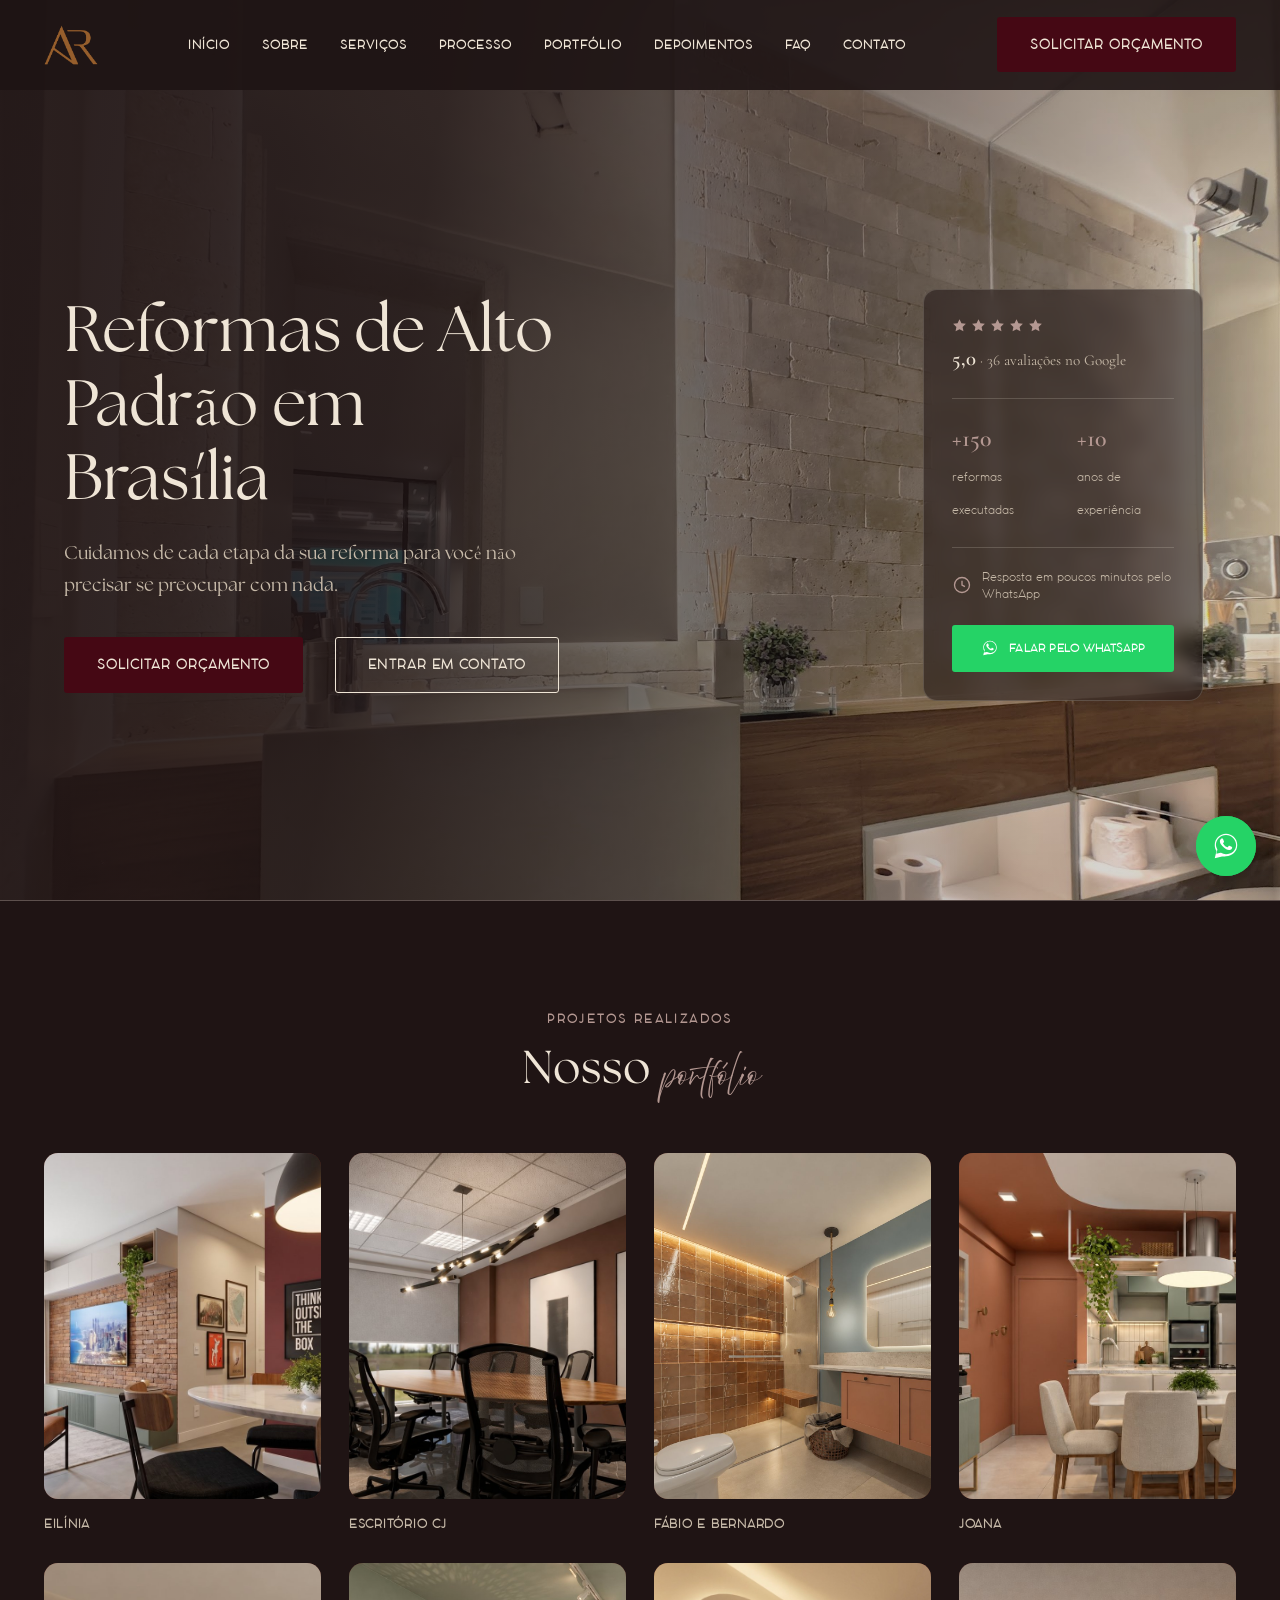
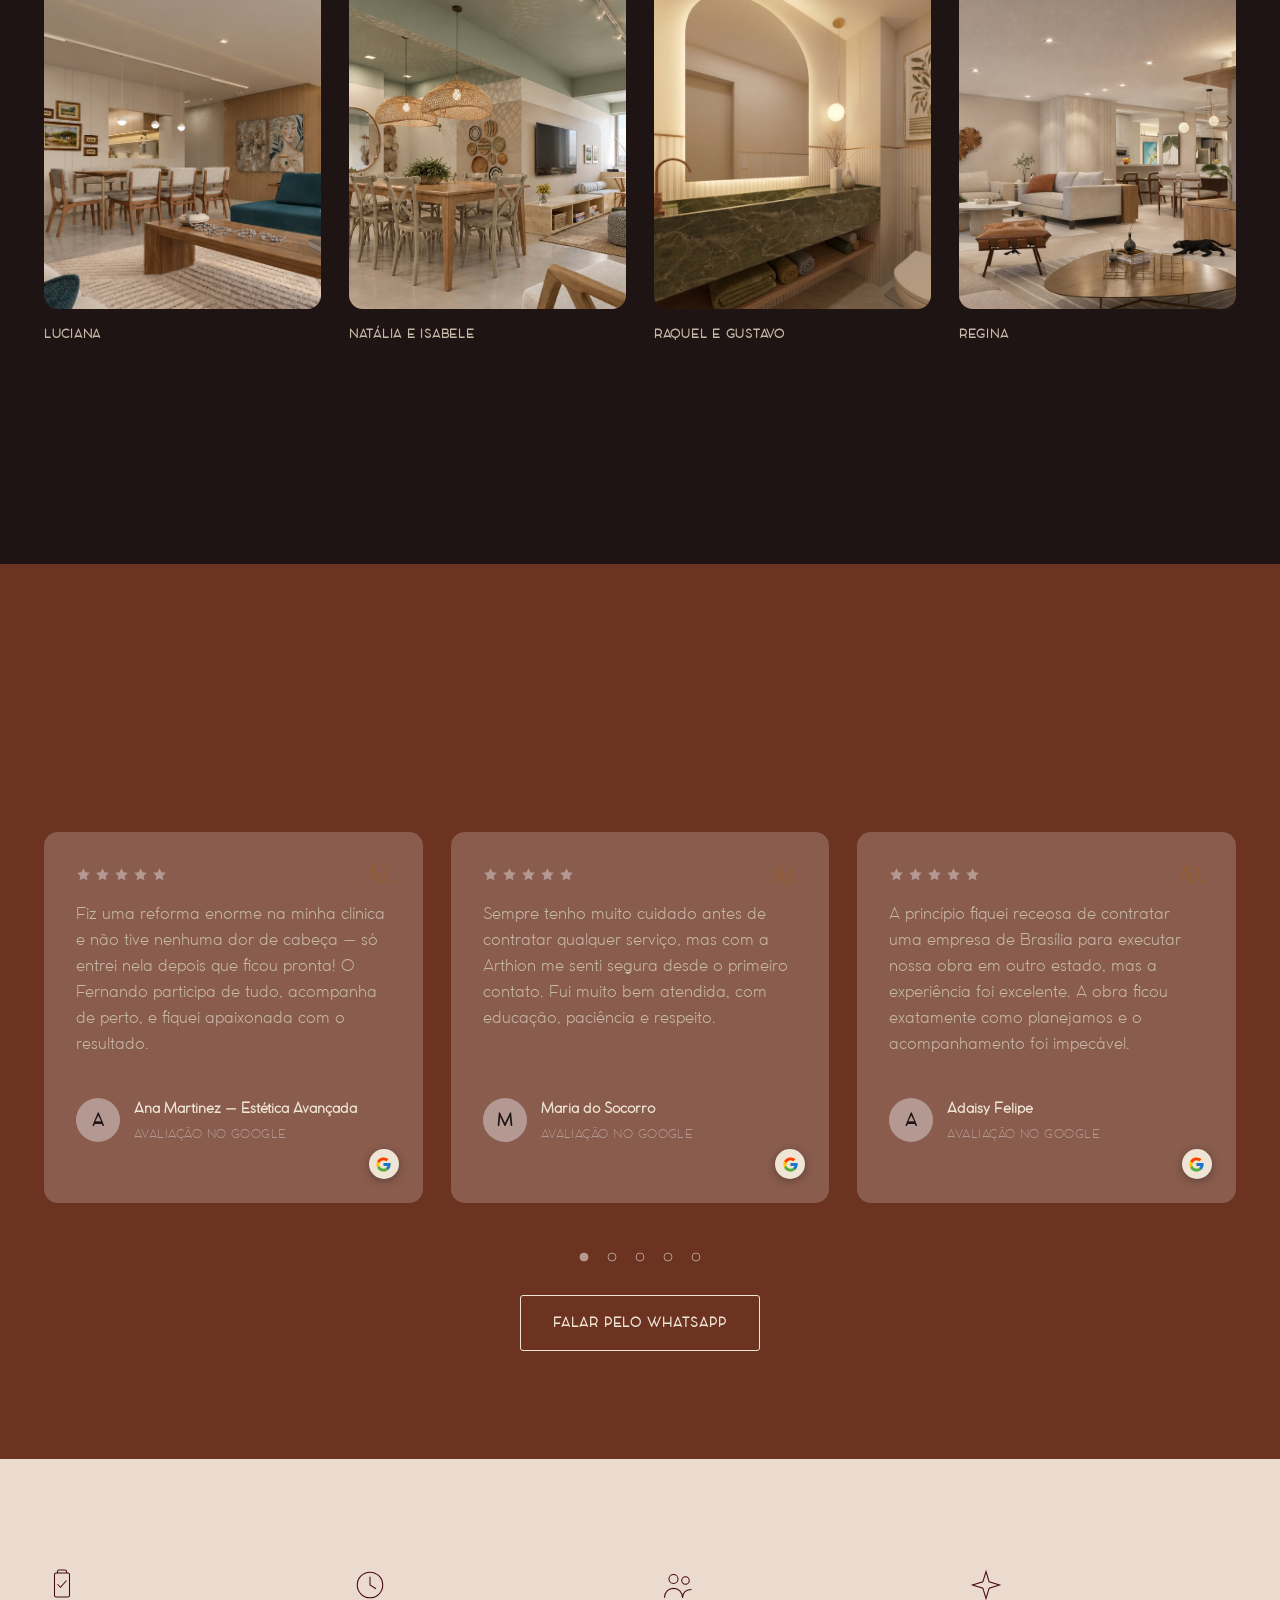
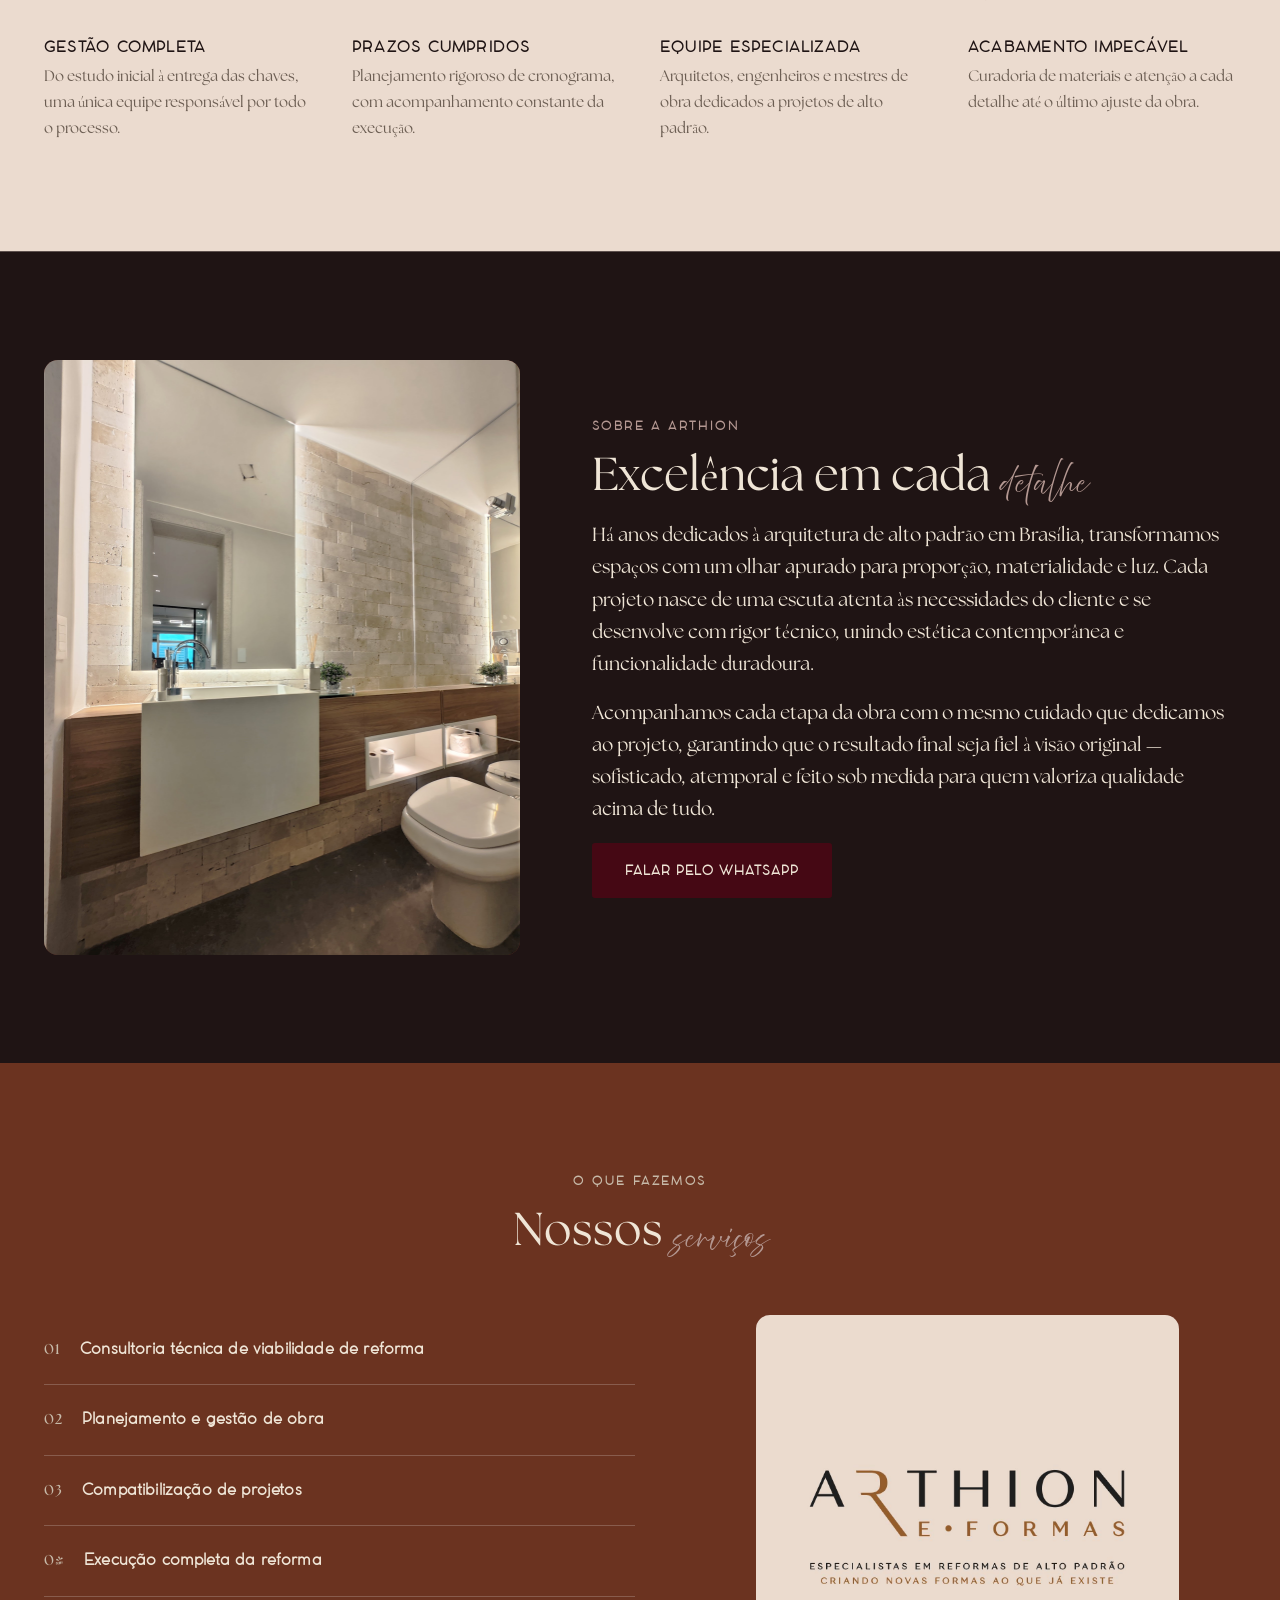
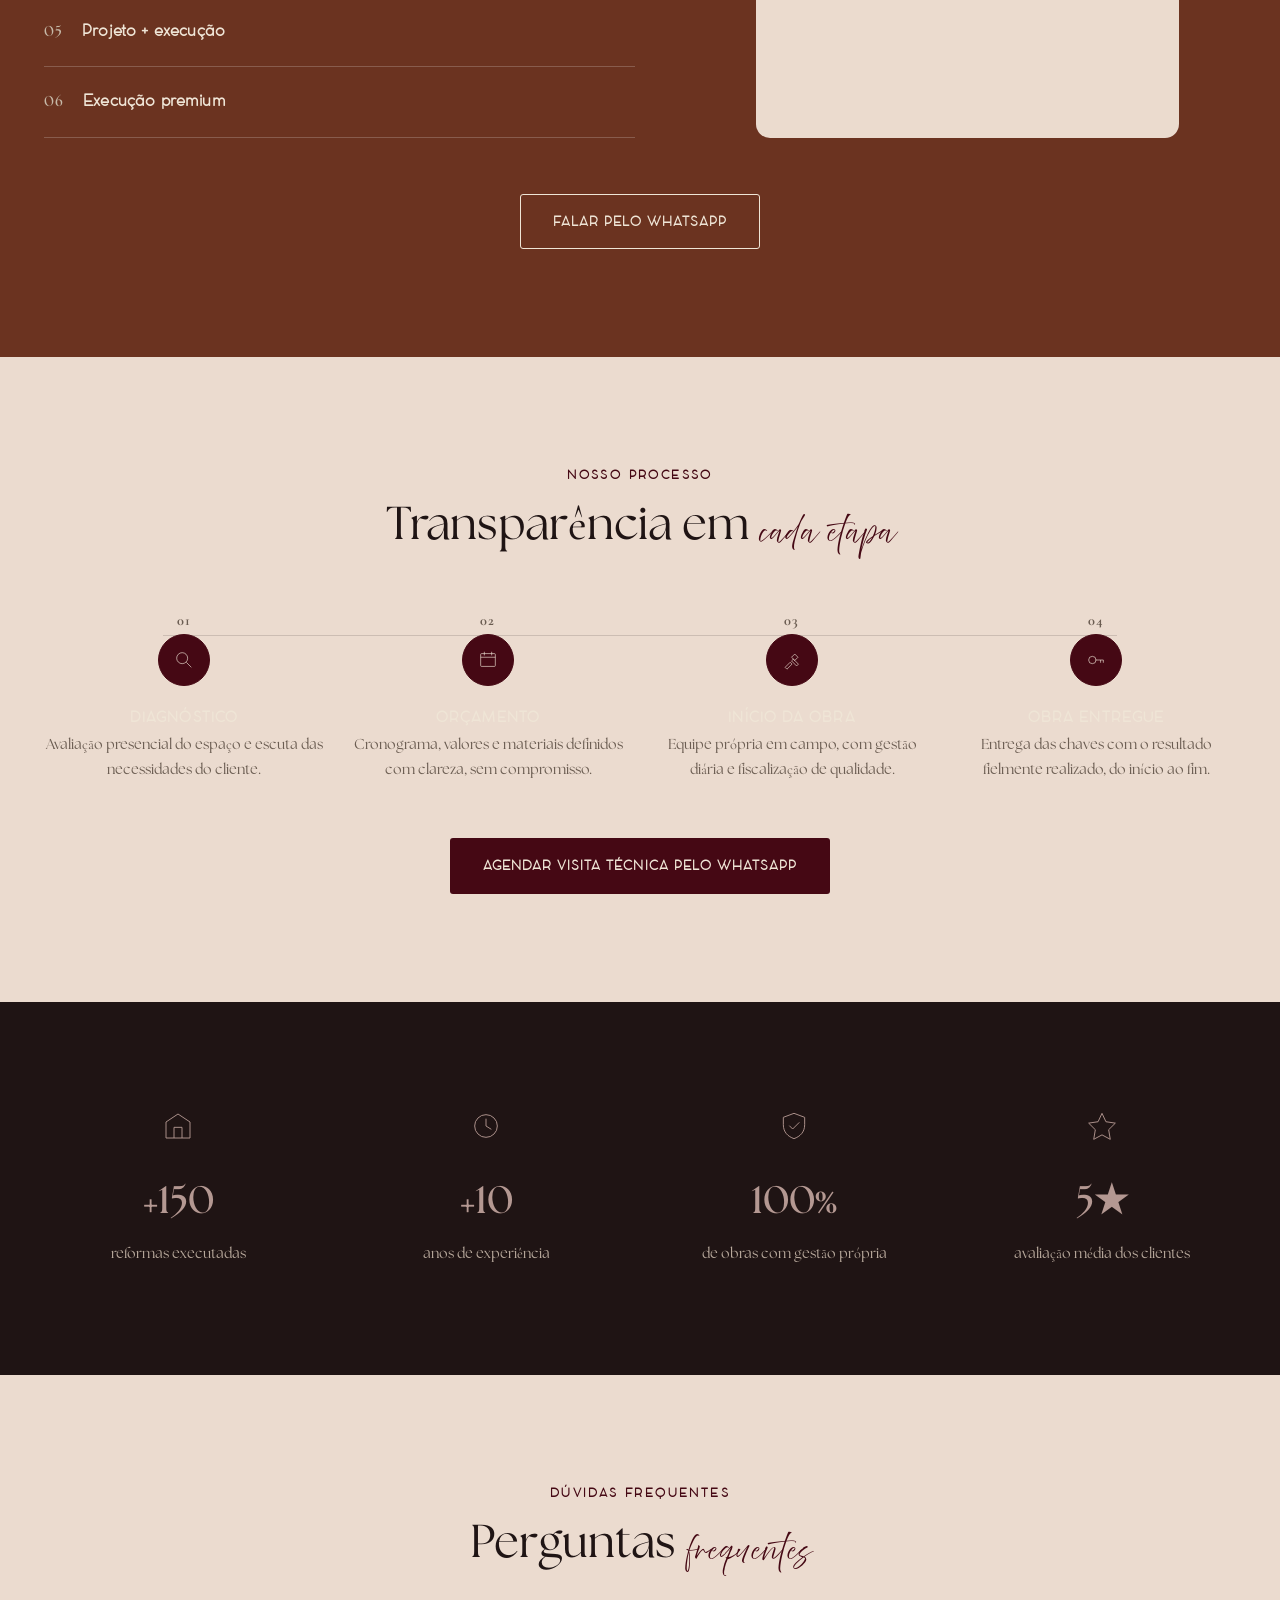
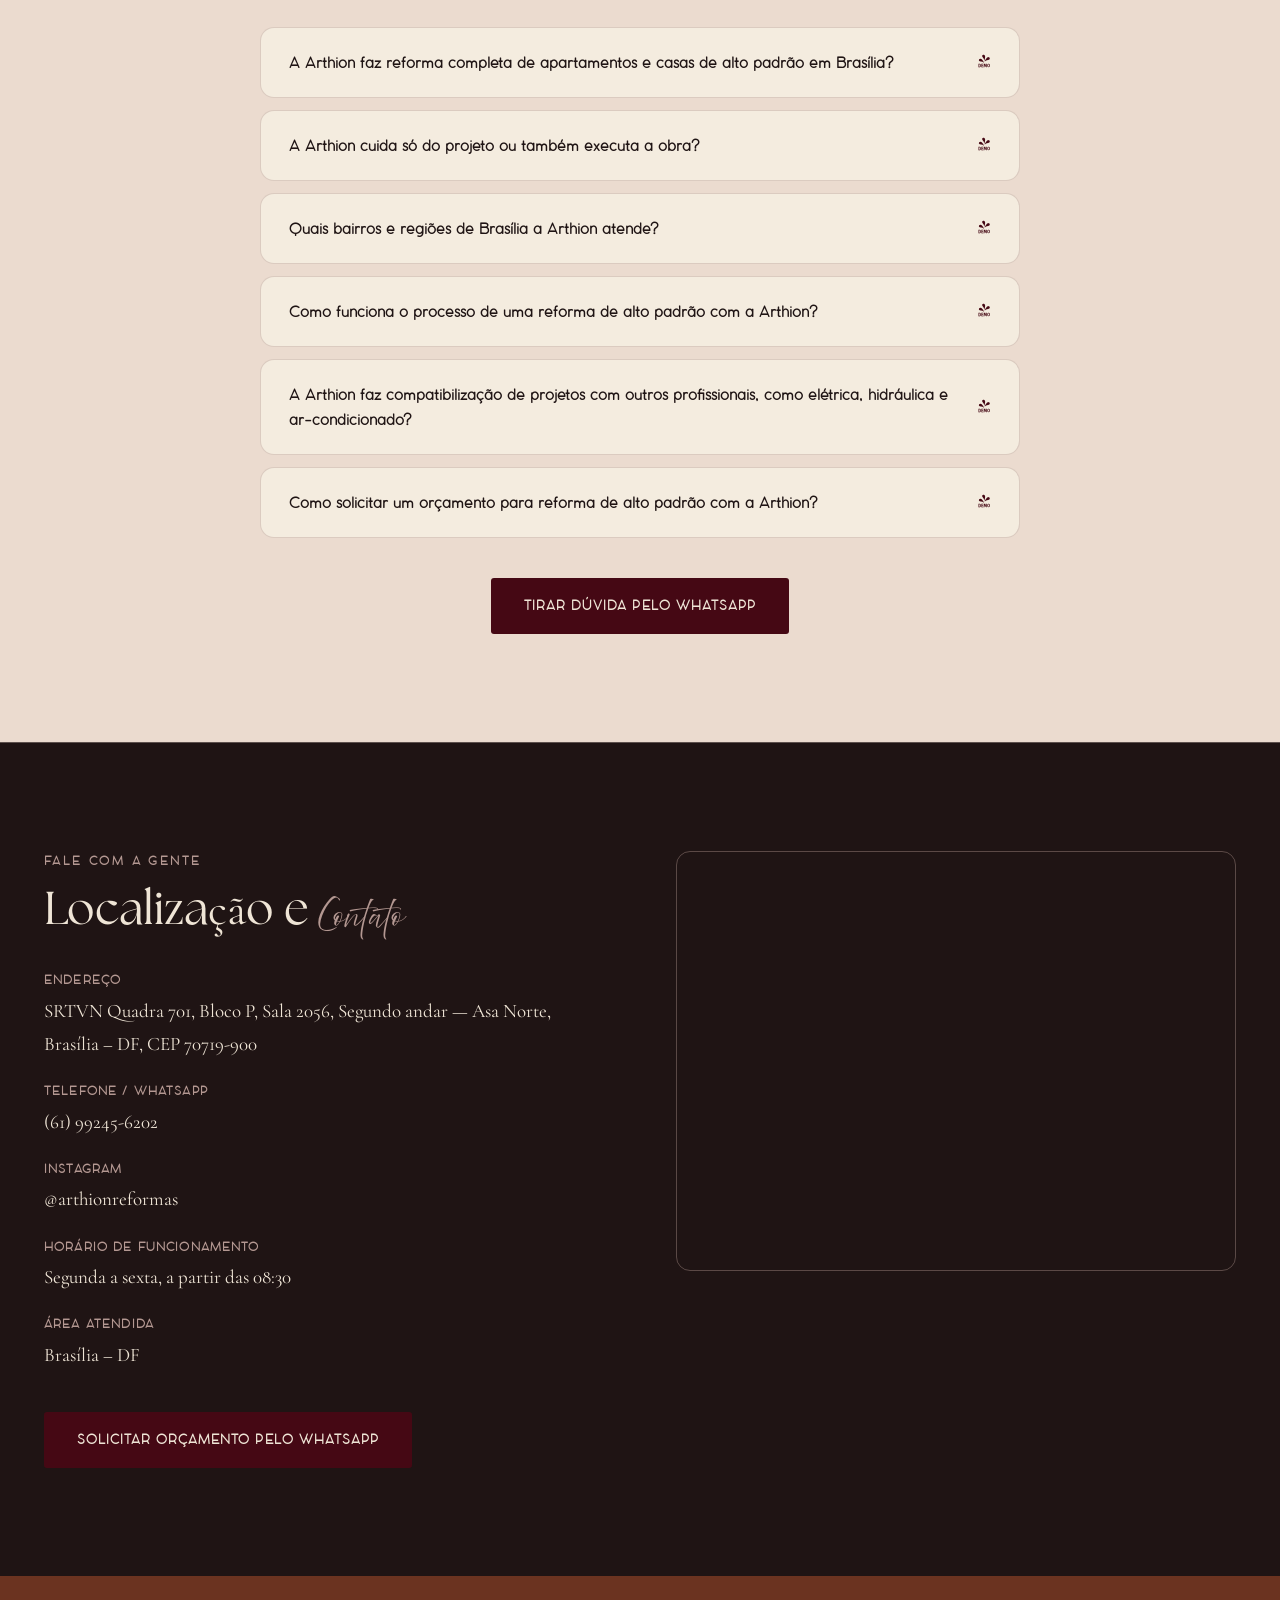
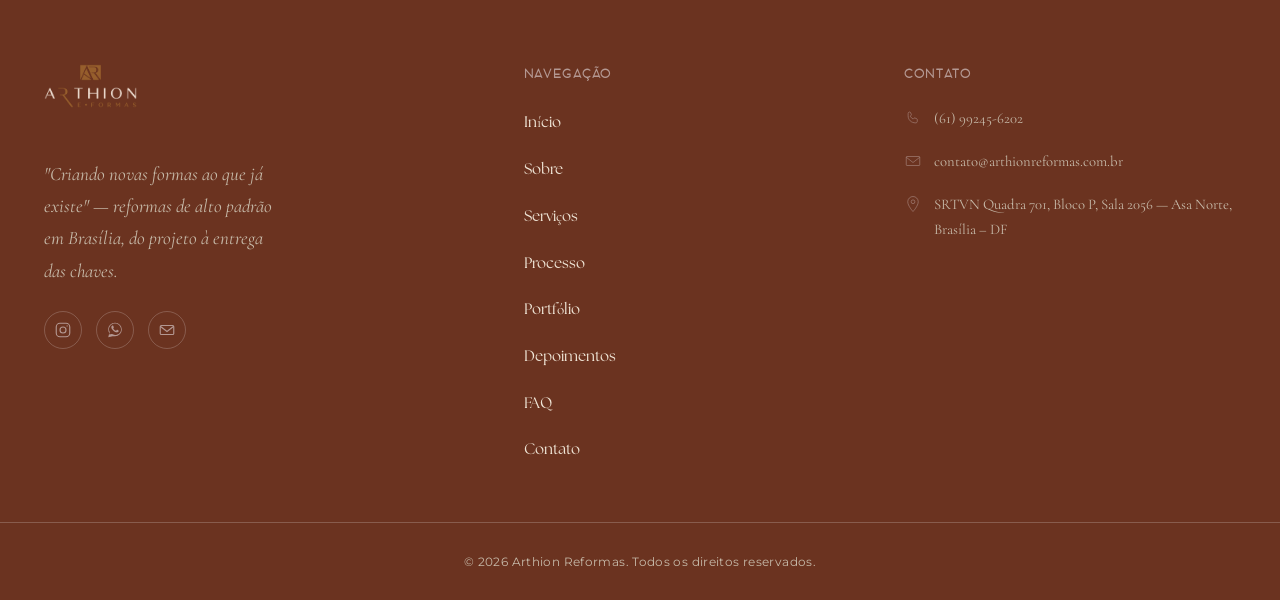
==== commit b5b1e2cb: "Confirma ID de conversão do Google Ads e ajusta texto do hero Remove o comentário de SUBSTITUIR do s" ====
--- a/index.html
+++ b/index.html
@@ -19,7 +19,7 @@
 <script>
 function gtag_report_conversion(url) {
   gtag('event', 'conversion', {
-      'send_to': 'AW-18241751082/SMw0CIzwotwcEKqQrPpD', /* SUBSTITUIR se este não for o ID de conversão final do cliente */
+      'send_to': 'AW-18241751082/SMw0CIzwotwcEKqQrPpD',
       'value': 1.0,
       'currency': 'BRL',
       'transport_type': 'beacon'
@@ -261,7 +261,7 @@
             <circle cx="12" cy="12" r="9"/>
             <path d="M12 7v5l3.5 2"/>
           </svg>
-          <span>Resposta em poucas horas pelo WhatsApp</span>
+          <span>Resposta em poucos minutos pelo WhatsApp</span>
         </div>
 
         <a
--- a/css/style.min.css
+++ b/css/style.min.css
@@ -1 +1 @@
-@font-face{font-family:'The Seasons';src:url('../fonts/the-seasons/TheSeasons-Regular.woff2') format('woff2');font-weight:400;font-style:normal;font-display:swap}@font-face{font-family:'The Seasons';src:url('../fonts/the-seasons/TheSeasons-Italic.woff2') format('woff2');font-weight:400;font-style:italic;font-display:swap}@font-face{font-family:'The Seasons';src:url('../fonts/the-seasons/TheSeasons-Light.woff2') format('woff2');font-weight:300;font-style:normal;font-display:swap}@font-face{font-family:'The Seasons';src:url('../fonts/the-seasons/TheSeasons-LightItalic.woff2') format('woff2');font-weight:300;font-style:italic;font-display:swap}@font-face{font-family:'The Seasons';src:url('../fonts/the-seasons/TheSeasons-Bold.woff2') format('woff2');font-weight:700;font-style:normal;font-display:swap}@font-face{font-family:'The Seasons';src:url('../fonts/the-seasons/TheSeasons-BoldItalic.woff2') format('woff2');font-weight:700;font-style:italic;font-display:swap}@font-face{font-family:'Cocomat Pro';src:url('../fonts/cocomat-pro/CocomatPro-UltraLight.woff2') format('woff2');font-weight:200;font-style:normal;font-display:swap}@font-face{font-family:'Cocomat Pro';src:url('../fonts/cocomat-pro/CocomatPro-Light.woff2') format('woff2');font-weight:300;font-style:normal;font-display:swap}@font-face{font-family:'Above the Beyond Script';src:url('../fonts/above-the-beyond-script/AboveTheBeyond-Script.woff2') format('woff2');font-weight:400;font-style:normal;font-display:swap}:root{--cor-creme:#EFE5D6;--cor-creme-claro:#F4ECDF;--cor-cafe:#1f1414;--cor-cafe-card:#6b3320;--cor-cafe-elevado:color-mix(in srgb, var(--cor-cafe-card) 80%, white 20%);--cor-cobre:#450814;--cor-cobre-claro:color-mix(in srgb, var(--cor-cobre) 35%, var(--texto-claro) 65%);--cor-cobre-hover:color-mix(in srgb, var(--cor-cobre) 85%, black 15%);--texto-escuro:#1f1414;--texto-claro:#EFE5D6;--texto-suave-escuro:#B8A99C;--texto-suave-claro:#C6B9A8;--borda-sutil:rgba(180, 152, 146, 0.4);--divisor-secao:rgba(235, 219, 207, 0.3);--whatsapp-green:#25D366;--font-title:'The Seasons','Cormorant Garamond',serif;--font-subtitle:'Cocomat Pro','Montserrat',sans-serif;--font-body:'The Seasons','Cormorant Garamond',serif;--font-detail:'Above the Beyond Script','Alex Brush',cursive;--container-w:1240px;--header-h:90px;--radius-sm:3px;--radius-md:14px;--ease:0.25s ease}*,::after,::before{box-sizing:border-box}html{scroll-behavior:smooth}body{margin:0;background:var(--cor-cafe);color:var(--texto-claro);font-family:var(--font-body);font-size:19px;line-height:1.7;-webkit-font-smoothing:antialiased}img{max-width:100%;display:block}h1,h2,h3{font-family:var(--font-title);font-weight:400;color:var(--texto-claro);line-height:1.15;margin:0 0 1rem}p{margin:0 0 1rem}a{color:inherit;text-decoration:none}ul{list-style:none;margin:0;padding:0}button{font:inherit;cursor:pointer}.container{max-width:var(--container-w);margin:0 auto;padding:0 24px}section[id]{scroll-margin-top:var(--header-h)}.eyebrow{display:block;font-family:var(--font-subtitle);font-size:.75rem;font-weight:600;letter-spacing:.2em;text-transform:uppercase;color:var(--cor-cobre-claro);margin:0 0 .9rem}.eyebrow--light{color:var(--cor-cobre-claro)}.section__title{font-size:clamp(2rem, 3.6vw, 3rem)}.section__title--light{color:var(--texto-claro)}.hero__title em,.section__title em{font-family:var(--font-detail);font-size:.55em;font-style:normal;color:var(--cor-cobre-claro)}.section{padding:108px 0}.section--divider{border-top:1px solid var(--divisor-secao)}.section--dark{background:var(--cor-cafe-card);color:var(--texto-claro)}.section--dark p{color:var(--texto-suave-claro)}.section--claro,.section--dark.section--claro{background:#ebdbcf;color:var(--texto-escuro)}.section--claro .icon{color:var(--cor-cobre)}.section--claro h1,.section--claro h2,.section--claro h3{color:var(--texto-escuro)}.section--claro .eyebrow,.section--claro .hero__title em,.section--claro .section__title em{color:var(--cor-cobre)}.section--claro .differential h3{color:var(--texto-escuro)}.section--claro .differential p,.section--claro .process-step p{color:#6b5d52}.section--claro .process-step__number{color:#6b5d52}.section--claro .process-step__circle{background:var(--cor-cobre);border-color:var(--cor-cobre)}.section--claro .process-step__circle .icon{color:var(--texto-claro)}.section--claro .process::before{background:rgba(31,20,20,.15)}.section__head{max-width:640px;margin:0 auto 56px;text-align:center}.section__head--split{display:flex;align-items:flex-end;justify-content:space-between;gap:24px;text-align:left;max-width:none;margin:0 0 56px}.skip-link{position:absolute;left:-9999px;top:0;background:var(--cor-cafe);color:var(--texto-claro);padding:12px 20px;z-index:999}.skip-link:focus{left:16px;top:16px}a:focus-visible,button:focus-visible{outline:2px solid var(--cor-cobre-claro);outline-offset:3px}.btn{display:inline-block;padding:16px 32px;font-family:var(--font-subtitle);font-size:.8rem;font-weight:600;letter-spacing:.08em;text-transform:uppercase;border:1px solid transparent;border-radius:var(--radius-sm);transition:background var(--ease),color var(--ease),border-color var(--ease)}.btn--primary{background:var(--cor-cobre);color:var(--cor-creme)}.btn--primary:hover{background:var(--cor-cobre-hover)}.btn--outline{background:0 0;border-color:var(--texto-claro);color:var(--texto-claro)}.btn--outline:hover{background:var(--texto-claro);color:var(--texto-escuro)}.link-arrow{display:inline-flex;align-items:center;gap:8px;font-family:var(--font-subtitle);font-size:.8rem;font-weight:600;letter-spacing:.08em;text-transform:uppercase;color:var(--cor-cobre-claro);white-space:nowrap;transition:gap var(--ease),color var(--ease)}.link-arrow:hover{gap:12px;color:var(--texto-claro)}.img-placeholder{position:relative;overflow:hidden;background:color-mix(in srgb,var(--cor-cobre) 30%,var(--cor-cafe-card));border-radius:var(--radius-md)}.img-placeholder img{position:absolute;inset:0;width:100%;height:100%;object-fit:cover}.img-placeholder__label{position:absolute;inset:0;display:flex;align-items:center;justify-content:center;text-align:center;padding:1.5rem;font-family:var(--font-subtitle);font-size:.75rem;letter-spacing:.08em;text-transform:uppercase;color:var(--texto-claro)}.icon{color:var(--cor-cobre-claro);stroke-width:1.4}.header{position:fixed;top:0;left:0;right:0;z-index:100;height:var(--header-h);background:rgba(31,20,20,.9);border-bottom:1px solid transparent;transition:background var(--ease),border-color var(--ease),backdrop-filter var(--ease)}.header.is-scrolled{background:rgba(31,20,20,.96);backdrop-filter:blur(10px);border-bottom-color:var(--borda-sutil)}.header__inner{height:100%;display:flex;align-items:center;justify-content:space-between;gap:24px}.header__logo img{height:40px;width:auto}.nav__list{display:flex;gap:32px}.nav__link{font-family:var(--font-subtitle);font-size:.78rem;font-weight:600;letter-spacing:.08em;text-transform:uppercase;padding:4px 0;border-bottom:1px solid transparent;transition:border-color var(--ease),color var(--ease)}.nav__link:hover{color:var(--cor-cobre-claro);border-bottom-color:var(--cor-cobre)}.header__cta{flex-shrink:0}.hamburger{display:none;flex-direction:column;justify-content:center;gap:5px;width:40px;height:40px;background:0 0;border:none;padding:0}.hamburger span{display:block;height:1px;background:var(--texto-claro);transition:transform var(--ease),opacity var(--ease)}.hamburger[aria-expanded=true] span:first-child{transform:translateY(6px) rotate(45deg)}.hamburger[aria-expanded=true] span:nth-child(2){opacity:0}.hamburger[aria-expanded=true] span:nth-child(3){transform:translateY(-6px) rotate(-45deg)}.hero{position:relative;display:flex;align-items:center;min-height:100vh;padding-top:var(--header-h);overflow:hidden}.hero__bg{position:absolute;inset:0;z-index:0}.hero__bg img{width:100%;height:100%;object-fit:cover;object-position:center 30%}.hero__overlay{position:absolute;inset:0;z-index:1;background:linear-gradient(100deg,rgba(31,20,20,.95) 0,rgba(31,20,20,.88) 32%,rgba(31,20,20,.55) 58%,rgba(31,20,20,.18) 82%)}.hero__col{position:relative;z-index:2;display:flex;flex-direction:column;justify-content:center;max-width:640px;padding:64px 5vw}.hero__title{font-size:clamp(2.6rem, 5vw, 4rem);margin-bottom:1.25rem}.hero__subtitle{max-width:460px;color:var(--texto-suave-claro);font-size:1.15rem;margin-bottom:2.25rem}.hero__actions{display:flex;align-items:center;flex-wrap:wrap;gap:32px}.hero__aside{position:relative;z-index:2;flex-shrink:0;max-width:280px;margin-left:auto;margin-right:6vw}.hero__aside-card{display:flex;flex-direction:column;gap:22px;padding:28px;border-radius:var(--radius-md);background:rgba(31,20,20,.55);border:1px solid rgba(239,229,214,.18);backdrop-filter:blur(8px);-webkit-backdrop-filter:blur(8px)}.hero__aside-rating{display:flex;flex-direction:column;gap:8px}.hero__aside-rating .testimonial__stars svg{fill:var(--cor-cobre-claro)}.hero__aside-rating p{margin:0;font-family:'Cormorant Garamond',serif;font-size:.95rem;color:var(--texto-suave-claro)}.hero__aside-rating strong{font-family:'Cormorant Garamond',serif;font-weight:600;font-size:1.3rem;color:var(--texto-claro)}.hero__aside-stats{display:flex;gap:24px;padding-top:20px;border-top:1px solid rgba(239,229,214,.18)}.hero__aside-stats strong{display:block;font-family:'Cormorant Garamond',serif;font-weight:600;font-size:1.5rem;color:var(--cor-cobre-claro)}.hero__aside-stats span{font-family:var(--font-subtitle);font-size:.72rem;line-height:1.4;color:var(--texto-suave-claro)}.hero__aside-response{display:flex;align-items:center;gap:10px;padding-top:20px;border-top:1px solid rgba(239,229,214,.18);font-family:var(--font-subtitle);font-size:.78rem;line-height:1.4;color:var(--texto-suave-claro)}.hero__aside-response svg{flex-shrink:0;width:20px;height:20px;color:var(--cor-cobre-claro)}.hero__aside-btn{display:flex;align-items:center;justify-content:center;gap:10px;padding:14px 16px;border-radius:var(--radius-sm);background:var(--whatsapp-green);color:#fff;font-family:var(--font-subtitle);font-size:.7rem;font-weight:600;letter-spacing:.02em;white-space:nowrap;text-transform:uppercase;transition:filter var(--ease)}.hero__aside-btn:hover{filter:brightness(1.08)}.differentials{display:grid;grid-template-columns:repeat(4,1fr);gap:40px}.differential{text-align:left}.differential .icon{width:36px;height:36px;margin-bottom:1.5rem}.differential h3{font-family:var(--font-subtitle);font-size:.95rem;font-weight:600;letter-spacing:.08em;text-transform:uppercase;color:var(--texto-claro);margin-bottom:.6rem}.differential p{font-size:.95rem;margin:0}.about{display:grid;grid-template-columns:0.85fr 1.15fr;gap:72px;align-items:center}.services-grid{display:grid;grid-template-columns:1.1fr 1fr;gap:64px;align-items:stretch}.services{display:flex;flex-direction:column}.service{display:flex;align-items:baseline;gap:20px;padding:22px 0;border-bottom:1px solid var(--borda-sutil)}.service__number{font-family:var(--font-title);font-weight:700;font-size:.9rem;letter-spacing:.04em;color:var(--cor-cobre-claro);margin:0;flex-shrink:0}.service h3{font-family:var(--font-subtitle);font-size:1.02rem;font-weight:600;letter-spacing:.01em;line-height:1.4;color:var(--texto-claro);margin:0}.services__media{aspect-ratio:1/1;height:100%;width:auto;justify-self:center}.services__cta{margin-top:56px;text-align:center}.process{position:relative;display:grid;grid-template-columns:repeat(4,1fr);gap:24px}.process::before{content:'';position:absolute;top:26px;left:10%;right:10%;height:1px;background:var(--borda-sutil)}.process-step{position:relative;text-align:center;padding-top:0}.process-step__number{font-family:'Cormorant Garamond',serif;font-size:.8rem;font-weight:700;letter-spacing:.1em;color:var(--texto-suave-escuro);margin-bottom:.9rem}.process-step__circle{position:relative;z-index:1;width:52px;height:52px;margin:0 auto 1.5rem;display:flex;align-items:center;justify-content:center;border-radius:50%;background:var(--cor-cafe-card);border:1px solid var(--borda-sutil)}.process-step__circle .icon{width:22px;height:22px}.process-step h3{font-family:var(--font-subtitle);font-size:.85rem;font-weight:600;letter-spacing:.08em;text-transform:uppercase;color:var(--texto-claro);margin-bottom:.5rem}.process-step p{font-size:.9rem;color:var(--texto-suave-escuro);margin:0}.process__cta{margin-top:56px;text-align:center}.portfolio{display:grid;grid-template-columns:repeat(4,1fr);gap:28px}.portfolio-item{display:block;margin:0}.portfolio-item .img-placeholder{cursor:pointer}.portfolio-item .img-placeholder img{transition:transform .5s ease}.portfolio-item:hover .img-placeholder img{transform:scale(1.05)}.portfolio-item__overlay{position:absolute;inset:0;display:flex;align-items:flex-end;padding:20px;background:linear-gradient(180deg,transparent 50%,rgba(42,29,24,.9) 100%);color:var(--texto-claro);font-family:var(--font-subtitle);font-size:.85rem;letter-spacing:.04em;opacity:0;transition:opacity var(--ease)}.portfolio-item:hover .portfolio-item__overlay{opacity:1}.portfolio-item__name{margin:.9rem 0 0;font-family:var(--font-subtitle);font-size:.78rem;font-weight:600;letter-spacing:.06em;text-transform:uppercase;color:var(--texto-suave-claro);transition:color var(--ease)}.portfolio-item:hover .portfolio-item__name{color:var(--texto-claro)}.portfolio__cta{margin-top:56px;display:flex;justify-content:center;flex-wrap:wrap;gap:20px}.page-banner{padding:calc(var(--header-h) + 72px) 0 72px;background:var(--cor-cafe-card);text-align:center}.page-banner .eyebrow{text-align:center}.page-banner__title{max-width:760px;margin:0 auto}.page-banner__subtitle{max-width:620px;margin:0 auto;color:var(--texto-suave-claro);font-size:1.05rem}.project-jumplinks{display:flex;flex-wrap:wrap;justify-content:center;gap:12px;margin-top:36px}.project-jumplinks a{font-family:var(--font-subtitle);font-size:.75rem;font-weight:600;letter-spacing:.06em;text-transform:uppercase;padding:10px 22px;border:1px solid var(--borda-sutil);border-radius:999px;color:var(--texto-suave-claro);transition:background var(--ease),color var(--ease),border-color var(--ease)}.project-jumplinks a:hover{background:var(--cor-cobre);border-color:var(--cor-cobre);color:var(--cor-creme)}.project-block__head{max-width:720px;margin:0 auto 40px;text-align:center}.project-block__desc{color:var(--texto-suave-claro);font-size:1.05rem}.section--claro .project-block__desc{color:#6b5d52}.project-gallery{columns:3;column-gap:20px}.project-gallery a{display:block;margin-bottom:20px;break-inside:avoid;border-radius:var(--radius-md);overflow:hidden}.project-gallery img{width:100%;height:auto;display:block;transition:transform .5s ease}.project-gallery a:hover img{transform:scale(1.03)}.project-back{text-align:center}.stats{display:grid;grid-template-columns:repeat(4,1fr);gap:40px;text-align:center}.stat .icon{width:32px;height:32px;margin-bottom:1rem}.stat__number{display:block;font-family:var(--font-title);font-size:clamp(2rem, 3vw, 2.6rem);font-weight:700;color:var(--cor-cobre-claro);margin-bottom:.5rem}.stat__number .num-symbol{font-family:'Cormorant Garamond',serif}.stat p{font-size:.9rem;color:var(--texto-suave-escuro);margin:0}.testimonials-nav{display:flex;gap:12px}.testimonials-nav__btn{display:flex;align-items:center;justify-content:center;width:40px;height:40px;border-radius:50%;border:1px solid var(--borda-sutil);color:var(--cor-cobre-claro);background:0 0;transition:background var(--ease),border-color var(--ease)}.testimonials-nav__btn:hover{background:var(--cor-cafe-elevado);border-color:var(--cor-cobre)}.testimonials{display:flex;gap:28px;overflow-x:auto;scroll-snap-type:x mandatory;scrollbar-width:none}.testimonials::-webkit-scrollbar{display:none}.testimonials-dots{display:flex;justify-content:center;gap:10px;margin-top:40px}.testimonials-dots__btn{width:9px;height:9px;padding:0;border-radius:50%;border:1px solid var(--cor-cobre-claro);background:0 0;transition:background var(--ease),transform var(--ease)}.testimonials-dots__btn:hover{transform:scale(1.2)}.testimonials-dots__btn.is-active{background:var(--cor-cobre-claro)}.testimonials__cta{margin-top:24px;text-align:center}.testimonial{position:relative;display:flex;flex-direction:column;flex:0 0 calc((100% - 56px)/ 3);scroll-snap-align:start;margin:0;padding:32px 32px 60px;background:var(--cor-cafe-elevado);border-radius:var(--radius-md)}.testimonial__top{display:flex;align-items:center;justify-content:space-between;margin-bottom:1rem}.testimonial__stars{display:flex;gap:4px}.testimonial__stars svg{width:15px;height:15px;fill:var(--cor-cobre-claro)}.testimonial__brand{width:27px;height:20px;object-fit:contain;opacity:.85}.testimonial__quote{flex:1 1 auto;font-family:var(--font-subtitle);font-style:normal;font-size:1.02rem;line-height:1.6;color:var(--texto-claro)}.testimonial__author{display:flex;align-items:center;gap:14px;margin-top:1.5rem}.testimonial__avatar{display:flex;flex-shrink:0;align-items:center;justify-content:center;width:44px;height:44px;border-radius:50%;background:var(--cor-cobre-claro);color:var(--cor-cafe);font-family:var(--font-subtitle);font-size:1.05rem;font-weight:700}.testimonial__author-text{font-family:var(--font-subtitle);font-size:.85rem;font-weight:600;color:var(--texto-claro)}.testimonial__author-text span{display:block;margin-top:.25rem;font-size:.72rem;font-weight:500;letter-spacing:.04em;text-transform:uppercase;color:var(--cor-cobre-claro)}.testimonial__google-badge{position:absolute;right:24px;bottom:24px;display:flex;align-items:center;justify-content:center;width:30px;height:30px;border-radius:50%;background:var(--cor-creme);box-shadow:0 2px 8px rgba(0,0,0,.3)}.testimonial__google-badge svg{width:17px;height:17px}.faq-list{max-width:760px;margin:0 auto;display:flex;flex-direction:column;gap:12px}.faq-item{background:var(--cor-creme-claro);border:1px solid var(--borda-sutil);border-radius:var(--radius-md);padding:0 28px}.faq-item__question{list-style:none;cursor:pointer;padding:22px 0;display:flex;align-items:center;justify-content:space-between;gap:16px;font-family:var(--font-subtitle);font-weight:600;font-size:.92rem;color:var(--texto-escuro)}.faq-item__question::-webkit-details-marker{display:none}.faq-item__question::after{content:'+';flex-shrink:0;font-family:var(--font-body);font-size:1.5rem;line-height:1;color:var(--cor-cobre);transition:transform var(--ease)}.faq-item[open] .faq-item__question::after{transform:rotate(45deg)}.faq-item__answer{margin:0 0 24px;color:#6b5d52;line-height:1.65}.faq__cta{text-align:center;margin-top:40px}.contact{display:grid;grid-template-columns:1fr 1fr;gap:72px;align-items:start}.contact__list{margin:2rem 0 2.5rem;display:flex;flex-direction:column;gap:1.25rem}.contact__list span{font-family:'Cormorant Garamond',serif}.contact__list strong{display:block;font-family:var(--font-subtitle);font-size:.72rem;font-weight:600;letter-spacing:.1em;text-transform:uppercase;color:var(--cor-cobre-claro);margin-bottom:.3rem}.contact__map{aspect-ratio:4/3;border-radius:var(--radius-md);overflow:hidden;border:1px solid var(--borda-sutil)}.footer{background:var(--cor-cafe-card);color:var(--texto-claro);padding:88px 0 0}.footer__grid{display:grid;grid-template-columns:1.3fr 1fr 1fr;gap:48px;padding-bottom:56px}.footer__logo{display:block;position:relative;z-index:2;height:74px;overflow:visible;margin-bottom:1.25rem}.footer__logo img{height:44px;width:auto}.footer__desc{font-family:'Cormorant Garamond',serif;font-style:italic;color:var(--texto-suave-claro);max-width:30ch}.footer__social{display:flex;gap:14px;margin-top:1.5rem}.footer__social a{display:flex;align-items:center;justify-content:center;width:38px;height:38px;border-radius:50%;border:1px solid var(--borda-sutil);color:var(--cor-cobre-claro);transition:background var(--ease),color var(--ease)}.footer__social a:hover{background:var(--cor-cobre);color:var(--cor-creme)}.footer__heading{font-family:var(--font-subtitle);font-size:.75rem;font-weight:600;letter-spacing:.14em;text-transform:uppercase;color:var(--cor-cobre-claro);margin-bottom:1.4rem}.footer__nav-list{display:flex;flex-direction:column;gap:.9rem}.footer__nav-list a{font-size:.95rem;color:var(--texto-claro);transition:color var(--ease)}.footer__nav-list a:hover{color:var(--cor-cobre-claro)}.footer__contact-list{display:flex;flex-direction:column;gap:1.1rem}.footer__contact-list li{display:flex;align-items:flex-start;gap:12px;font-size:.92rem;color:var(--texto-suave-claro)}.footer__contact-list li span{font-family:'Cormorant Garamond',serif}.footer__contact-list .icon{width:18px;height:18px;flex-shrink:0;margin-top:3px}.footer__rule{height:1px;background:var(--borda-sutil)}.footer__copy{text-align:center;font-family:Montserrat,sans-serif;font-size:.78rem;letter-spacing:.03em;color:var(--texto-suave-claro);padding:28px 0;margin:0}.whatsapp-float{position:fixed;right:24px;bottom:24px;z-index:200;width:60px;height:60px;border-radius:50%;background:var(--whatsapp-green);color:#fff;display:flex;align-items:center;justify-content:center;box-shadow:0 6px 20px rgba(0,0,0,.25);transition:transform var(--ease)}.whatsapp-float:hover{transform:scale(1.06)}.whatsapp-float::before{content:'';position:absolute;inset:0;border-radius:50%;background:var(--whatsapp-green);animation:pulse 2.4s ease-out infinite;z-index:-1}@keyframes pulse{0%{transform:scale(1);opacity:.55}100%{transform:scale(1.9);opacity:0}}.reveal{opacity:0;transform:translateY(24px);transition:opacity .7s ease,transform .7s ease}.reveal.is-visible{opacity:1;transform:translateY(0)}@media (prefers-reduced-motion:reduce){html{scroll-behavior:auto}.reveal{opacity:1;transform:none;transition:none}.whatsapp-float::before{animation:none}.portfolio-item .img-placeholder img{transition:none}}@media (max-width:1100px){.hero__aside{display:none}.differentials{grid-template-columns:repeat(2,1fr);gap:40px 32px}.process{grid-template-columns:repeat(4,1fr);gap:16px}.stats{grid-template-columns:repeat(2,1fr);gap:40px 24px}.footer__grid{grid-template-columns:1fr 1fr;gap:40px}}@media (max-width:900px){.nav{display:none}.header__cta{display:none}.hamburger{display:flex}.nav.is-open{display:block;position:fixed;top:var(--header-h);left:0;right:0;background:var(--cor-cafe-card);border-top:1px solid var(--borda-sutil);border-bottom:1px solid var(--borda-sutil);padding:24px}.nav.is-open .nav__list{flex-direction:column;gap:20px;text-align:center}.hero__col{max-width:none;padding:56px 6vw}.hero__overlay{background:linear-gradient(180deg,rgba(31,20,20,.55) 0,rgba(31,20,20,.88) 55%,rgba(31,20,20,.96) 100%)}.about,.contact{grid-template-columns:1fr;gap:40px}.process{grid-template-columns:1fr;gap:40px}.process::before{top:0;bottom:0;left:26px;right:auto;width:1px;height:auto}.process-step{text-align:left;padding-left:76px}.process-step__circle{position:absolute;left:0;top:0;margin:0}.portfolio{grid-template-columns:repeat(2,1fr);gap:20px}.project-gallery{columns:2}.testimonial{flex:0 0 86%}.section__head--split{flex-direction:column;align-items:flex-start;gap:16px}}@media (max-width:560px){body{font-size:17px}.section{padding:80px 0}.differentials{grid-template-columns:1fr}.services-grid{grid-template-columns:1fr;gap:32px}.stats{grid-template-columns:1fr 1fr}.project-gallery{columns:1}.footer__grid{grid-template-columns:1fr}.btn{padding:14px 26px;font-size:.76rem}.whatsapp-float{width:54px;height:54px;right:16px;bottom:16px}}@media (min-width:1600px){.container{max-width:1400px}body{font-size:20px}}+@font-face{font-family:'The Seasons';src:url('../fonts/the-seasons/TheSeasons-Regular.woff2') format('woff2');font-weight:400;font-style:normal;font-display:swap}@font-face{font-family:'The Seasons';src:url('../fonts/the-seasons/TheSeasons-Italic.woff2') format('woff2');font-weight:400;font-style:italic;font-display:swap}@font-face{font-family:'The Seasons';src:url('../fonts/the-seasons/TheSeasons-Light.woff2') format('woff2');font-weight:300;font-style:normal;font-display:swap}@font-face{font-family:'The Seasons';src:url('../fonts/the-seasons/TheSeasons-LightItalic.woff2') format('woff2');font-weight:300;font-style:italic;font-display:swap}@font-face{font-family:'The Seasons';src:url('../fonts/the-seasons/TheSeasons-Bold.woff2') format('woff2');font-weight:700;font-style:normal;font-display:swap}@font-face{font-family:'The Seasons';src:url('../fonts/the-seasons/TheSeasons-BoldItalic.woff2') format('woff2');font-weight:700;font-style:italic;font-display:swap}@font-face{font-family:'Cocomat Pro';src:url('../fonts/cocomat-pro/CocomatPro-UltraLight.woff2') format('woff2');font-weight:200;font-style:normal;font-display:swap}@font-face{font-family:'Cocomat Pro';src:url('../fonts/cocomat-pro/CocomatPro-Light.woff2') format('woff2');font-weight:300;font-style:normal;font-display:swap}@font-face{font-family:'Above the Beyond Script';src:url('../fonts/above-the-beyond-script/AboveTheBeyond-Script.woff2') format('woff2');font-weight:400;font-style:normal;font-display:swap}:root{--cor-creme:#EFE5D6;--cor-creme-claro:#F4ECDF;--cor-cafe:#1f1414;--cor-cafe-card:#6b3320;--cor-cafe-elevado:color-mix(in srgb, var(--cor-cafe-card) 80%, white 20%);--cor-cobre:#450814;--cor-cobre-claro:color-mix(in srgb, var(--cor-cobre) 35%, var(--texto-claro) 65%);--cor-cobre-hover:color-mix(in srgb, var(--cor-cobre) 85%, black 15%);--texto-escuro:#1f1414;--texto-claro:#EFE5D6;--texto-suave-escuro:#B8A99C;--texto-suave-claro:#C6B9A8;--borda-sutil:rgba(180, 152, 146, 0.4);--divisor-secao:rgba(235, 219, 207, 0.3);--whatsapp-green:#25D366;--font-title:'The Seasons','Cormorant Garamond',serif;--font-subtitle:'Cocomat Pro','Montserrat',sans-serif;--font-body:'The Seasons','Cormorant Garamond',serif;--font-detail:'Above the Beyond Script','Alex Brush',cursive;--container-w:1240px;--header-h:90px;--radius-sm:3px;--radius-md:14px;--ease:0.25s ease}*,::after,::before{box-sizing:border-box}html{scroll-behavior:smooth}body{margin:0;background:var(--cor-cafe);color:var(--texto-claro);font-family:var(--font-body);font-size:19px;line-height:1.7;-webkit-font-smoothing:antialiased}img{max-width:100%;display:block}h1,h2,h3{font-family:var(--font-title);font-weight:400;color:var(--texto-claro);line-height:1.15;margin:0 0 1rem}p{margin:0 0 1rem}a{color:inherit;text-decoration:none}ul{list-style:none;margin:0;padding:0}button{font:inherit;cursor:pointer}.container{max-width:var(--container-w);margin:0 auto;padding:0 24px}section[id]{scroll-margin-top:var(--header-h)}.eyebrow{display:block;font-family:var(--font-subtitle);font-size:.75rem;font-weight:600;letter-spacing:.2em;text-transform:uppercase;color:var(--cor-cobre-claro);margin:0 0 .9rem}.eyebrow--light{color:var(--cor-cobre-claro)}.section__title{font-size:clamp(2rem, 3.6vw, 3rem)}.section__title--light{color:var(--texto-claro)}.hero__title em,.section__title em{font-family:var(--font-detail);font-size:.55em;font-style:normal;color:var(--cor-cobre-claro)}.section{padding:108px 0}.section--divider{border-top:1px solid var(--divisor-secao)}.section--dark{background:var(--cor-cafe-card);color:var(--texto-claro)}.section--dark p{color:var(--texto-suave-claro)}.section--claro,.section--dark.section--claro{background:#ebdbcf;color:var(--texto-escuro)}.section--claro .icon{color:var(--cor-cobre)}.section--claro h1,.section--claro h2,.section--claro h3{color:var(--texto-escuro)}.section--claro .eyebrow,.section--claro .hero__title em,.section--claro .section__title em{color:var(--cor-cobre)}.section--claro .differential h3{color:var(--texto-escuro)}.section--claro .differential p,.section--claro .process-step p{color:#6b5d52}.section--claro .process-step__number{color:#6b5d52}.section--claro .process-step__circle{background:var(--cor-cobre);border-color:var(--cor-cobre)}.section--claro .process-step__circle .icon{color:var(--texto-claro)}.section--claro .process::before{background:rgba(31,20,20,.15)}.section__head{max-width:640px;margin:0 auto 56px;text-align:center}.section__head--split{display:flex;align-items:flex-end;justify-content:space-between;gap:24px;text-align:left;max-width:none;margin:0 0 56px}.skip-link{position:absolute;left:-9999px;top:0;background:var(--cor-cafe);color:var(--texto-claro);padding:12px 20px;z-index:999}.skip-link:focus{left:16px;top:16px}a:focus-visible,button:focus-visible{outline:2px solid var(--cor-cobre-claro);outline-offset:3px}.btn{display:inline-block;padding:16px 32px;font-family:var(--font-subtitle);font-size:.8rem;font-weight:600;letter-spacing:.08em;text-transform:uppercase;border:1px solid transparent;border-radius:var(--radius-sm);transition:background var(--ease),color var(--ease),border-color var(--ease)}.btn--primary{background:var(--cor-cobre);color:var(--cor-creme)}.btn--primary:hover{background:var(--cor-cobre-hover)}.btn--outline{background:0 0;border-color:var(--texto-claro);color:var(--texto-claro)}.btn--outline:hover{background:var(--texto-claro);color:var(--texto-escuro)}.link-arrow{display:inline-flex;align-items:center;gap:8px;font-family:var(--font-subtitle);font-size:.8rem;font-weight:600;letter-spacing:.08em;text-transform:uppercase;color:var(--cor-cobre-claro);white-space:nowrap;transition:gap var(--ease),color var(--ease)}.link-arrow:hover{gap:12px;color:var(--texto-claro)}.img-placeholder{position:relative;overflow:hidden;background:color-mix(in srgb,var(--cor-cobre) 30%,var(--cor-cafe-card));border-radius:var(--radius-md)}.img-placeholder img{position:absolute;inset:0;width:100%;height:100%;object-fit:cover}.img-placeholder__label{position:absolute;inset:0;display:flex;align-items:center;justify-content:center;text-align:center;padding:1.5rem;font-family:var(--font-subtitle);font-size:.75rem;letter-spacing:.08em;text-transform:uppercase;color:var(--texto-claro)}.icon{color:var(--cor-cobre-claro);stroke-width:1.4}.header{position:fixed;top:0;left:0;right:0;z-index:100;height:var(--header-h);background:rgba(31,20,20,.9);border-bottom:1px solid transparent;transition:background var(--ease),border-color var(--ease),backdrop-filter var(--ease)}.header.is-scrolled{background:rgba(31,20,20,.96);backdrop-filter:blur(10px);border-bottom-color:var(--borda-sutil)}.header__inner{height:100%;display:flex;align-items:center;justify-content:space-between;gap:24px}.header__logo img{height:40px;width:auto}.nav__list{display:flex;gap:32px}.nav__link{font-family:var(--font-subtitle);font-size:.78rem;font-weight:600;letter-spacing:.08em;text-transform:uppercase;padding:4px 0;border-bottom:1px solid transparent;transition:border-color var(--ease),color var(--ease)}.nav__link:hover{color:var(--cor-cobre-claro);border-bottom-color:var(--cor-cobre)}.header__cta{flex-shrink:0}.hamburger{display:none;flex-direction:column;justify-content:center;gap:5px;width:40px;height:40px;background:0 0;border:none;padding:0}.hamburger span{display:block;height:1px;background:var(--texto-claro);transition:transform var(--ease),opacity var(--ease)}.hamburger[aria-expanded=true] span:first-child{transform:translateY(6px) rotate(45deg)}.hamburger[aria-expanded=true] span:nth-child(2){opacity:0}.hamburger[aria-expanded=true] span:nth-child(3){transform:translateY(-6px) rotate(-45deg)}.hero{position:relative;display:flex;align-items:center;min-height:100vh;padding-top:var(--header-h);overflow:hidden}.hero__bg{position:absolute;inset:0;z-index:0}.hero__bg img{width:100%;height:100%;object-fit:cover;object-position:center 30%}.hero__overlay{position:absolute;inset:0;z-index:1;background:linear-gradient(100deg,rgba(31,20,20,.95) 0,rgba(31,20,20,.88) 32%,rgba(31,20,20,.55) 58%,rgba(31,20,20,.18) 82%)}.hero__col{position:relative;z-index:2;display:flex;flex-direction:column;justify-content:center;width:100%;max-width:640px;padding:64px 5vw}.hero__title{font-size:clamp(2.6rem, 5vw, 4rem);margin-bottom:1.25rem}.hero__subtitle{max-width:460px;color:var(--texto-suave-claro);font-size:1.15rem;margin-bottom:2.25rem}.hero__actions{display:flex;align-items:center;flex-wrap:wrap;gap:32px}.hero__aside{position:relative;z-index:2;flex-shrink:0;max-width:280px;margin-left:auto;margin-right:6vw}.hero__aside-card{display:flex;flex-direction:column;gap:22px;padding:28px;border-radius:var(--radius-md);background:rgba(31,20,20,.55);border:1px solid rgba(239,229,214,.18);backdrop-filter:blur(8px);-webkit-backdrop-filter:blur(8px)}.hero__aside-rating{display:flex;flex-direction:column;gap:8px}.hero__aside-rating .testimonial__stars svg{fill:var(--cor-cobre-claro)}.hero__aside-rating p{margin:0;font-family:'Cormorant Garamond',serif;font-size:.95rem;color:var(--texto-suave-claro)}.hero__aside-rating strong{font-family:'Cormorant Garamond',serif;font-weight:600;font-size:1.3rem;color:var(--texto-claro)}.hero__aside-stats{display:flex;gap:24px;padding-top:20px;border-top:1px solid rgba(239,229,214,.18)}.hero__aside-stats strong{display:block;font-family:'Cormorant Garamond',serif;font-weight:600;font-size:1.5rem;color:var(--cor-cobre-claro)}.hero__aside-stats span{font-family:var(--font-subtitle);font-size:.72rem;line-height:1.4;color:var(--texto-suave-claro)}.hero__aside-response{display:flex;align-items:center;gap:10px;padding-top:20px;border-top:1px solid rgba(239,229,214,.18);font-family:var(--font-subtitle);font-size:.78rem;line-height:1.4;color:var(--texto-suave-claro)}.hero__aside-response svg{flex-shrink:0;width:20px;height:20px;color:var(--cor-cobre-claro)}.hero__aside-btn{display:flex;align-items:center;justify-content:center;gap:10px;padding:14px 16px;border-radius:var(--radius-sm);background:var(--whatsapp-green);color:#fff;font-family:var(--font-subtitle);font-size:.7rem;font-weight:600;letter-spacing:.02em;white-space:nowrap;text-transform:uppercase;transition:filter var(--ease)}.hero__aside-btn:hover{filter:brightness(1.08)}.differentials{display:grid;grid-template-columns:repeat(4,1fr);gap:40px}.differential{text-align:left}.differential .icon{width:36px;height:36px;margin-bottom:1.5rem}.differential h3{font-family:var(--font-subtitle);font-size:.95rem;font-weight:600;letter-spacing:.08em;text-transform:uppercase;color:var(--texto-claro);margin-bottom:.6rem}.differential p{font-size:.95rem;margin:0}.about{display:grid;grid-template-columns:0.85fr 1.15fr;gap:72px;align-items:center}.services-grid{display:grid;grid-template-columns:1.1fr 1fr;gap:64px;align-items:stretch}.services{display:flex;flex-direction:column}.service{display:flex;align-items:baseline;gap:20px;padding:22px 0;border-bottom:1px solid var(--borda-sutil)}.service__number{font-family:var(--font-title);font-weight:700;font-size:.9rem;letter-spacing:.04em;color:var(--cor-cobre-claro);margin:0;flex-shrink:0}.service h3{font-family:var(--font-subtitle);font-size:1.02rem;font-weight:600;letter-spacing:.01em;line-height:1.4;color:var(--texto-claro);margin:0}.services__media{aspect-ratio:1/1;height:100%;width:auto;justify-self:center}.services__cta{margin-top:56px;text-align:center}.process{position:relative;display:grid;grid-template-columns:repeat(4,1fr);gap:24px}.process::before{content:'';position:absolute;top:26px;left:10%;right:10%;height:1px;background:var(--borda-sutil)}.process-step{position:relative;text-align:center;padding-top:0}.process-step__number{font-family:'Cormorant Garamond',serif;font-size:.8rem;font-weight:700;letter-spacing:.1em;color:var(--texto-suave-escuro);margin-bottom:.9rem}.process-step__circle{position:relative;z-index:1;width:52px;height:52px;margin:0 auto 1.5rem;display:flex;align-items:center;justify-content:center;border-radius:50%;background:var(--cor-cafe-card);border:1px solid var(--borda-sutil)}.process-step__circle .icon{width:22px;height:22px}.process-step h3{font-family:var(--font-subtitle);font-size:.85rem;font-weight:600;letter-spacing:.08em;text-transform:uppercase;color:var(--texto-claro);margin-bottom:.5rem}.process-step p{font-size:.9rem;color:var(--texto-suave-escuro);margin:0}.process__cta{margin-top:56px;text-align:center}.portfolio{display:grid;grid-template-columns:repeat(4,1fr);gap:28px}.portfolio-item{display:block;margin:0}.portfolio-item .img-placeholder{cursor:pointer}.portfolio-item .img-placeholder img{transition:transform .5s ease}.portfolio-item:hover .img-placeholder img{transform:scale(1.05)}.portfolio-item__overlay{position:absolute;inset:0;display:flex;align-items:flex-end;padding:20px;background:linear-gradient(180deg,transparent 50%,rgba(42,29,24,.9) 100%);color:var(--texto-claro);font-family:var(--font-subtitle);font-size:.85rem;letter-spacing:.04em;opacity:0;transition:opacity var(--ease)}.portfolio-item:hover .portfolio-item__overlay{opacity:1}.portfolio-item__name{margin:.9rem 0 0;font-family:var(--font-subtitle);font-size:.78rem;font-weight:600;letter-spacing:.06em;text-transform:uppercase;color:var(--texto-suave-claro);transition:color var(--ease)}.portfolio-item:hover .portfolio-item__name{color:var(--texto-claro)}.portfolio__cta{margin-top:56px;display:flex;justify-content:center;flex-wrap:wrap;gap:20px}.page-banner{padding:calc(var(--header-h) + 72px) 0 72px;background:var(--cor-cafe-card);text-align:center}.page-banner .eyebrow{text-align:center}.page-banner__title{max-width:760px;margin:0 auto}.page-banner__subtitle{max-width:620px;margin:0 auto;color:var(--texto-suave-claro);font-size:1.05rem}.project-jumplinks{display:flex;flex-wrap:wrap;justify-content:center;gap:12px;margin-top:36px}.project-jumplinks a{font-family:var(--font-subtitle);font-size:.75rem;font-weight:600;letter-spacing:.06em;text-transform:uppercase;padding:10px 22px;border:1px solid var(--borda-sutil);border-radius:999px;color:var(--texto-suave-claro);transition:background var(--ease),color var(--ease),border-color var(--ease)}.project-jumplinks a:hover{background:var(--cor-cobre);border-color:var(--cor-cobre);color:var(--cor-creme)}.project-block__head{max-width:720px;margin:0 auto 40px;text-align:center}.project-block__desc{color:var(--texto-suave-claro);font-size:1.05rem}.section--claro .project-block__desc{color:#6b5d52}.project-gallery{columns:3;column-gap:20px}.project-gallery a{display:block;margin-bottom:20px;break-inside:avoid;border-radius:var(--radius-md);overflow:hidden}.project-gallery img{width:100%;height:auto;display:block;transition:transform .5s ease}.project-gallery a:hover img{transform:scale(1.03)}.project-back{text-align:center}.stats{display:grid;grid-template-columns:repeat(4,1fr);gap:40px;text-align:center}.stat .icon{width:32px;height:32px;margin-bottom:1rem}.stat__number{display:block;font-family:var(--font-title);font-size:clamp(2rem, 3vw, 2.6rem);font-weight:700;color:var(--cor-cobre-claro);margin-bottom:.5rem}.stat__number .num-symbol{font-family:'Cormorant Garamond',serif}.stat p{font-size:.9rem;color:var(--texto-suave-escuro);margin:0}.testimonials-nav{display:flex;gap:12px}.testimonials-nav__btn{display:flex;align-items:center;justify-content:center;width:40px;height:40px;border-radius:50%;border:1px solid var(--borda-sutil);color:var(--cor-cobre-claro);background:0 0;transition:background var(--ease),border-color var(--ease)}.testimonials-nav__btn:hover{background:var(--cor-cafe-elevado);border-color:var(--cor-cobre)}.testimonials{display:flex;gap:28px;overflow-x:auto;scroll-snap-type:x mandatory;scrollbar-width:none}.testimonials::-webkit-scrollbar{display:none}.testimonials-dots{display:flex;justify-content:center;margin-top:40px}.testimonials-dots__btn{position:relative;width:28px;height:28px;padding:0;border:none;background:0 0}.testimonials-dots__btn::after{content:'';position:absolute;top:50%;left:50%;width:9px;height:9px;border-radius:50%;border:1px solid var(--cor-cobre-claro);transform:translate(-50%,-50%);transition:background var(--ease),transform var(--ease)}.testimonials-dots__btn:hover::after{transform:translate(-50%,-50%) scale(1.2)}.testimonials-dots__btn.is-active::after{background:var(--cor-cobre-claro)}.testimonials__cta{margin-top:24px;text-align:center}.testimonial{position:relative;display:flex;flex-direction:column;flex:0 0 calc((100% - 56px)/ 3);scroll-snap-align:start;margin:0;padding:32px 32px 60px;background:var(--cor-cafe-elevado);border-radius:var(--radius-md)}.testimonial__top{display:flex;align-items:center;justify-content:space-between;margin-bottom:1rem}.testimonial__stars{display:flex;gap:4px}.testimonial__stars svg{width:15px;height:15px;fill:var(--cor-cobre-claro)}.testimonial__brand{width:27px;height:20px;object-fit:contain;opacity:.85}.testimonial__quote{flex:1 1 auto;font-family:var(--font-subtitle);font-style:normal;font-size:1.02rem;line-height:1.6;color:var(--texto-claro)}.testimonial__author{display:flex;align-items:center;gap:14px;margin-top:1.5rem}.testimonial__avatar{display:flex;flex-shrink:0;align-items:center;justify-content:center;width:44px;height:44px;border-radius:50%;background:var(--cor-cobre-claro);color:var(--cor-cafe);font-family:var(--font-subtitle);font-size:1.05rem;font-weight:700}.testimonial__author-text{font-family:var(--font-subtitle);font-size:.85rem;font-weight:600;color:var(--texto-claro)}.testimonial__author-text span{display:block;margin-top:.25rem;font-size:.72rem;font-weight:500;letter-spacing:.04em;text-transform:uppercase;color:var(--cor-cobre-claro)}.testimonial__google-badge{position:absolute;right:24px;bottom:24px;display:flex;align-items:center;justify-content:center;width:30px;height:30px;border-radius:50%;background:var(--cor-creme);box-shadow:0 2px 8px rgba(0,0,0,.3)}.testimonial__google-badge svg{width:17px;height:17px}.faq-list{max-width:760px;margin:0 auto;display:flex;flex-direction:column;gap:12px}.faq-item{background:var(--cor-creme-claro);border:1px solid var(--borda-sutil);border-radius:var(--radius-md);padding:0 28px}.faq-item__question{list-style:none;cursor:pointer;padding:22px 0;display:flex;align-items:center;justify-content:space-between;gap:16px;font-family:var(--font-subtitle);font-weight:600;font-size:.92rem;color:var(--texto-escuro)}.faq-item__question::-webkit-details-marker{display:none}.faq-item__question::after{content:'+';flex-shrink:0;font-family:var(--font-body);font-size:1.5rem;line-height:1;color:var(--cor-cobre);transition:transform var(--ease)}.faq-item[open] .faq-item__question::after{transform:rotate(45deg)}.faq-item__answer{margin:0 0 24px;color:#6b5d52;line-height:1.65}.faq__cta{text-align:center;margin-top:40px}.contact{display:grid;grid-template-columns:1fr 1fr;gap:72px;align-items:start}.contact__list{margin:2rem 0 2.5rem;display:flex;flex-direction:column;gap:1.25rem}.contact__list span{font-family:'Cormorant Garamond',serif}.contact__list strong{display:block;font-family:var(--font-subtitle);font-size:.72rem;font-weight:600;letter-spacing:.1em;text-transform:uppercase;color:var(--cor-cobre-claro);margin-bottom:.3rem}.contact__map{aspect-ratio:4/3;border-radius:var(--radius-md);overflow:hidden;border:1px solid var(--borda-sutil)}.footer{background:var(--cor-cafe-card);color:var(--texto-claro);padding:88px 0 0}.footer__grid{display:grid;grid-template-columns:1.3fr 1fr 1fr;gap:48px;padding-bottom:56px}.footer__logo{display:block;position:relative;z-index:2;height:74px;overflow:visible;margin-bottom:1.25rem}.footer__logo img{height:44px;width:auto}.footer__desc{font-family:'Cormorant Garamond',serif;font-style:italic;color:var(--texto-suave-claro);max-width:30ch}.footer__social{display:flex;gap:14px;margin-top:1.5rem}.footer__social a{display:flex;align-items:center;justify-content:center;width:38px;height:38px;border-radius:50%;border:1px solid var(--borda-sutil);color:var(--cor-cobre-claro);transition:background var(--ease),color var(--ease)}.footer__social a:hover{background:var(--cor-cobre);color:var(--cor-creme)}.footer__heading{font-family:var(--font-subtitle);font-size:.75rem;font-weight:600;letter-spacing:.14em;text-transform:uppercase;color:var(--cor-cobre-claro);margin-bottom:1.4rem}.footer__nav-list{display:flex;flex-direction:column;gap:.9rem}.footer__nav-list a{font-size:.95rem;color:var(--texto-claro);transition:color var(--ease)}.footer__nav-list a:hover{color:var(--cor-cobre-claro)}.footer__contact-list{display:flex;flex-direction:column;gap:1.1rem}.footer__contact-list li{display:flex;align-items:flex-start;gap:12px;font-size:.92rem;color:var(--texto-suave-claro)}.footer__contact-list li span{font-family:'Cormorant Garamond',serif}.footer__contact-list .icon{width:18px;height:18px;flex-shrink:0;margin-top:3px}.footer__rule{height:1px;background:var(--borda-sutil)}.footer__copy{text-align:center;font-family:Montserrat,sans-serif;font-size:.78rem;letter-spacing:.03em;color:var(--texto-suave-claro);padding:28px 0;margin:0}.whatsapp-float{position:fixed;right:24px;bottom:24px;z-index:200;width:60px;height:60px;border-radius:50%;background:var(--whatsapp-green);color:#fff;display:flex;align-items:center;justify-content:center;box-shadow:0 6px 20px rgba(0,0,0,.25);transition:transform var(--ease)}.whatsapp-float:hover{transform:scale(1.06)}.whatsapp-float::before{content:'';position:absolute;inset:0;border-radius:50%;background:var(--whatsapp-green);animation:pulse 2.4s ease-out infinite;z-index:-1}@keyframes pulse{0%{transform:scale(1);opacity:.55}100%{transform:scale(1.9);opacity:0}}.reveal{opacity:0;transform:translateY(24px);transition:opacity .7s ease,transform .7s ease}.reveal.is-visible{opacity:1;transform:translateY(0)}@media (prefers-reduced-motion:reduce){html{scroll-behavior:auto}.reveal{opacity:1;transform:none;transition:none}.whatsapp-float::before{animation:none}.portfolio-item .img-placeholder img{transition:none}}@media (max-width:1100px){.hero__aside{display:none}.differentials{grid-template-columns:repeat(2,1fr);gap:40px 32px}.process{grid-template-columns:repeat(4,1fr);gap:16px}.stats{grid-template-columns:repeat(2,1fr);gap:40px 24px}.footer__grid{grid-template-columns:1fr 1fr;gap:40px}}@media (max-width:900px){.nav{display:none}.header__cta{display:none}.hamburger{display:flex}.nav.is-open{display:block;position:fixed;top:var(--header-h);left:0;right:0;background:var(--cor-cafe-card);border-top:1px solid var(--borda-sutil);border-bottom:1px solid var(--borda-sutil);padding:24px}.nav.is-open .nav__list{flex-direction:column;gap:20px;text-align:center}.hero{flex-direction:column;align-items:stretch;padding-bottom:48px}.hero__col{max-width:none;padding:56px 6vw 32px}.hero__aside{display:block;max-width:none;margin:0 6vw}.hero__overlay{background:linear-gradient(180deg,rgba(31,20,20,.55) 0,rgba(31,20,20,.88) 55%,rgba(31,20,20,.96) 100%)}.about,.contact{grid-template-columns:1fr;gap:40px}.process{grid-template-columns:1fr;gap:40px}.process::before{top:0;bottom:0;left:26px;right:auto;width:1px;height:auto}.process-step{text-align:left;padding-left:76px}.process-step__circle{position:absolute;left:0;top:0;margin:0}.portfolio{grid-template-columns:repeat(2,1fr);gap:20px}.project-gallery{columns:2}.testimonial{flex:0 0 86%}.section__head--split{flex-direction:column;align-items:flex-start;gap:16px}}@media (max-width:560px){body{font-size:17px}.section{padding:80px 0}.differentials{grid-template-columns:1fr}.services-grid{grid-template-columns:1fr;gap:32px}.stats{grid-template-columns:1fr 1fr}.project-gallery{columns:1}.footer__grid{grid-template-columns:1fr}.btn{padding:14px 26px;font-size:.76rem}.whatsapp-float{width:54px;height:54px;right:16px;bottom:16px}}@media (min-width:1600px){.container{max-width:1400px}body{font-size:20px}}
